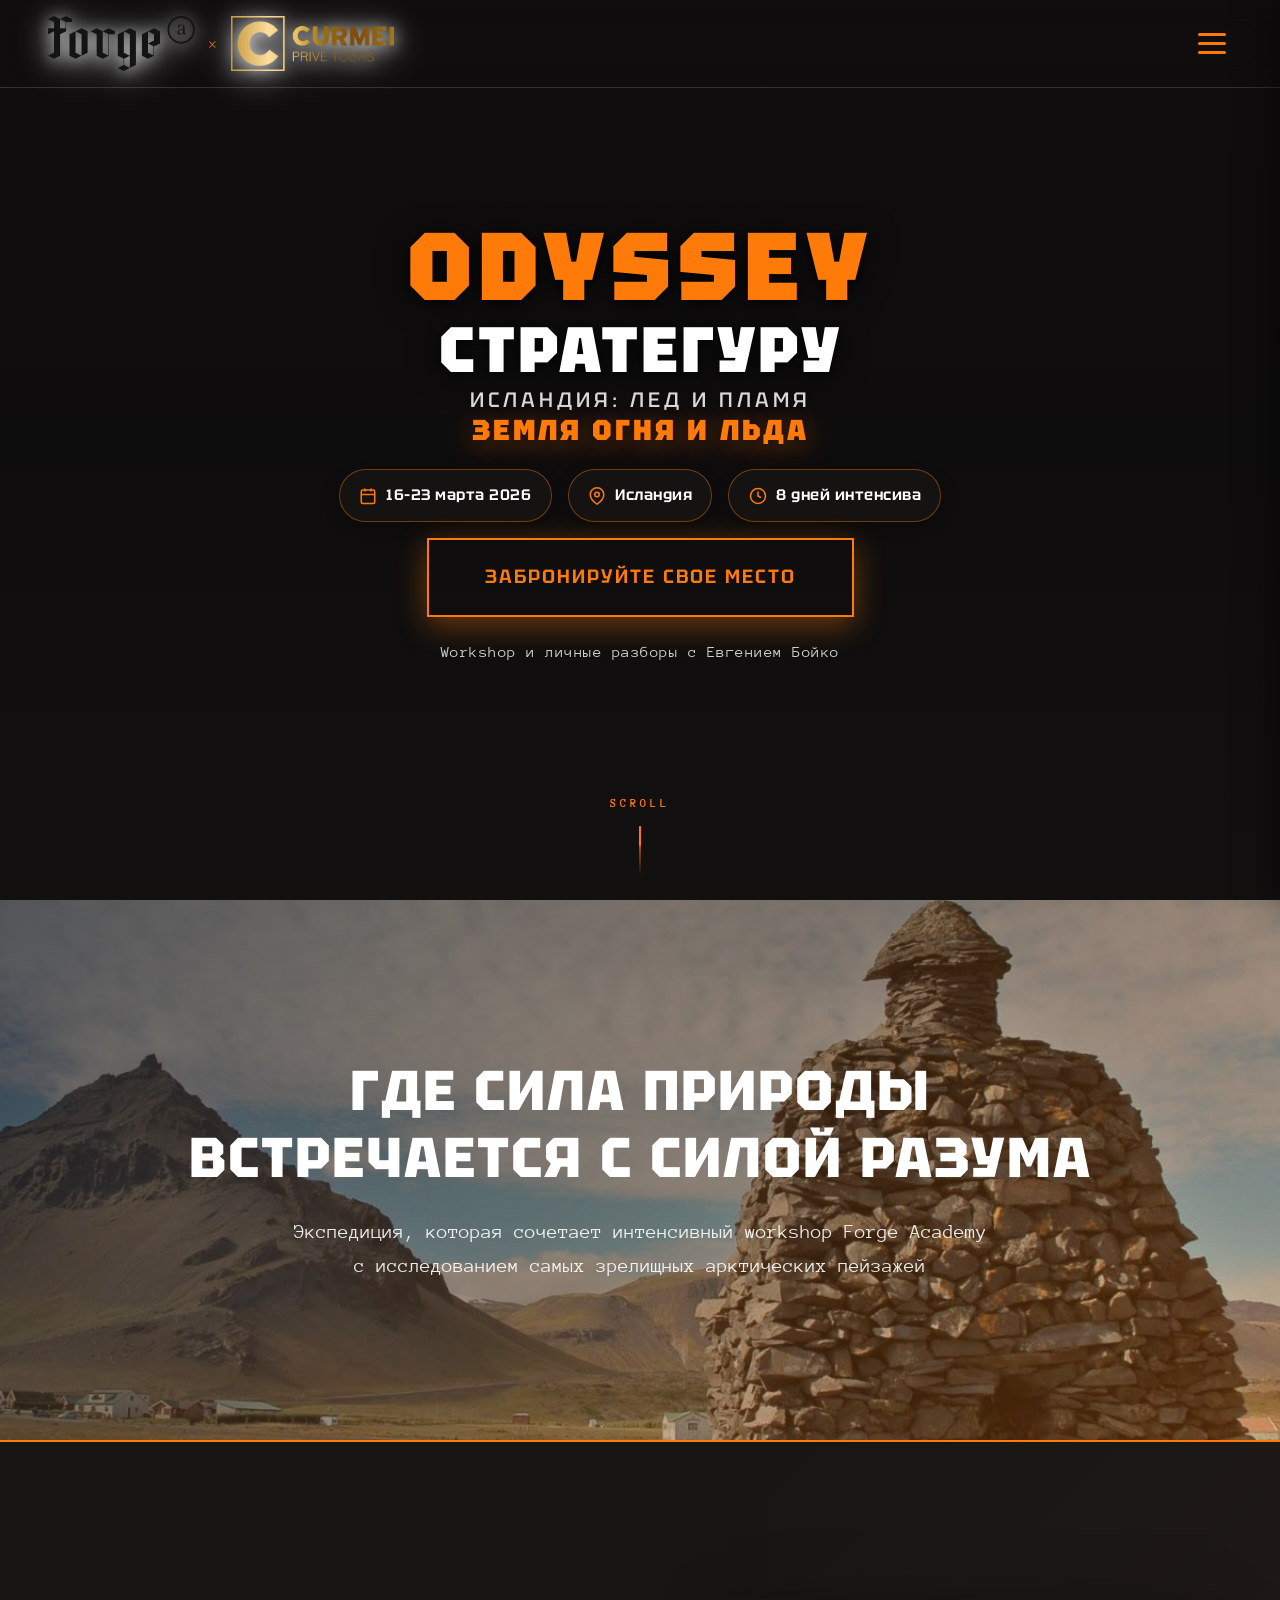
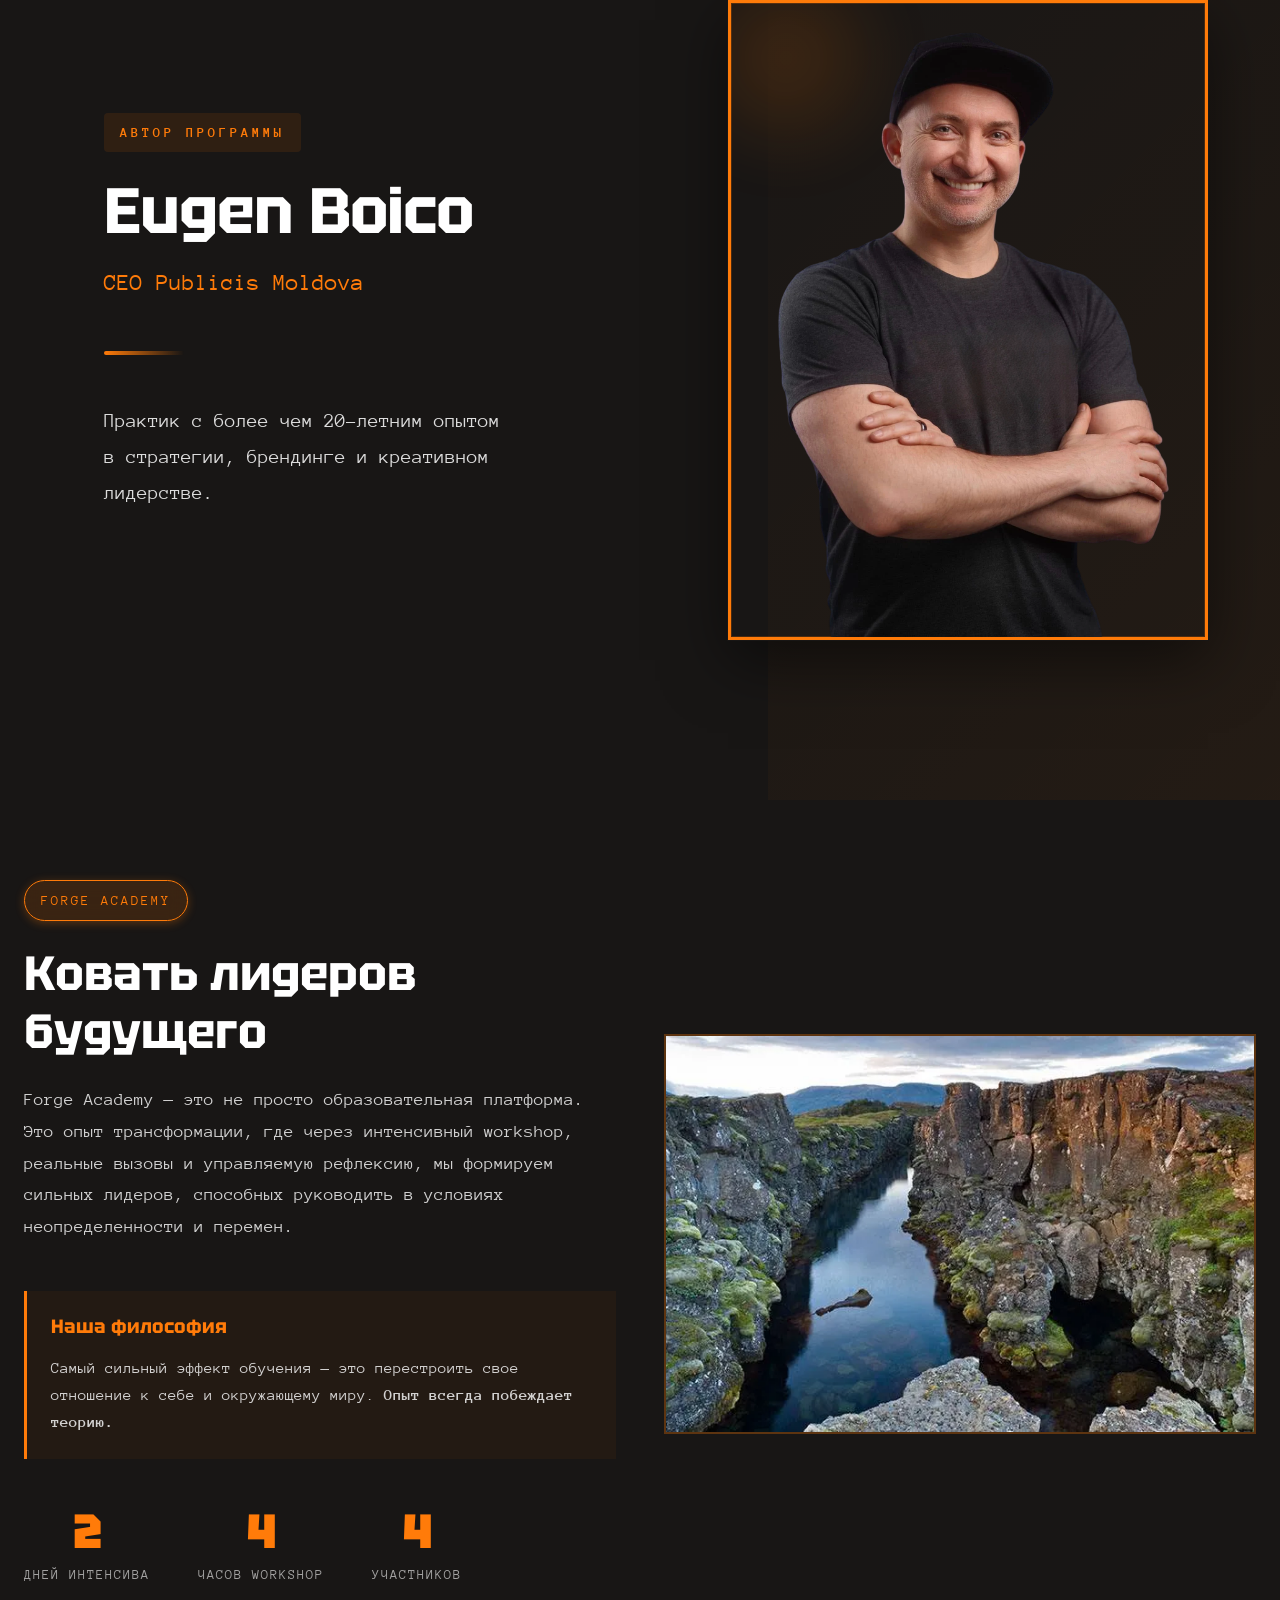
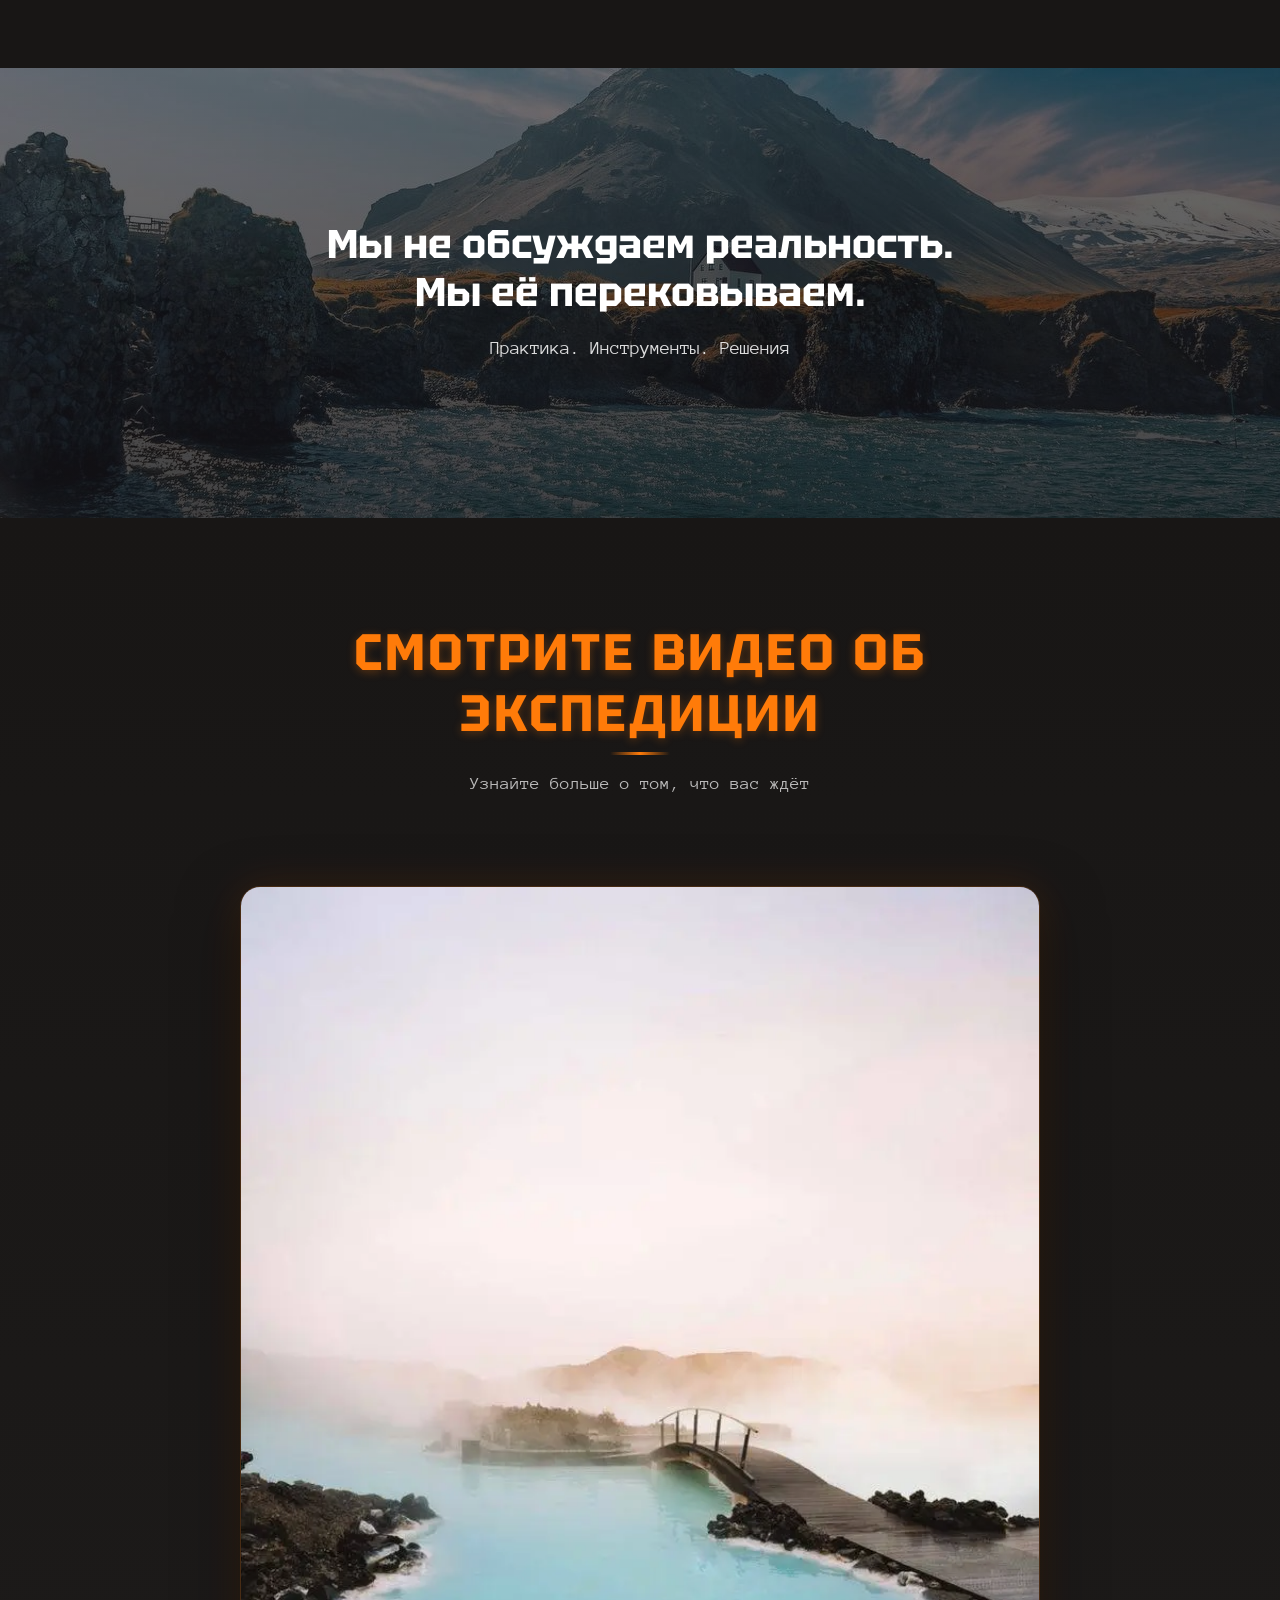
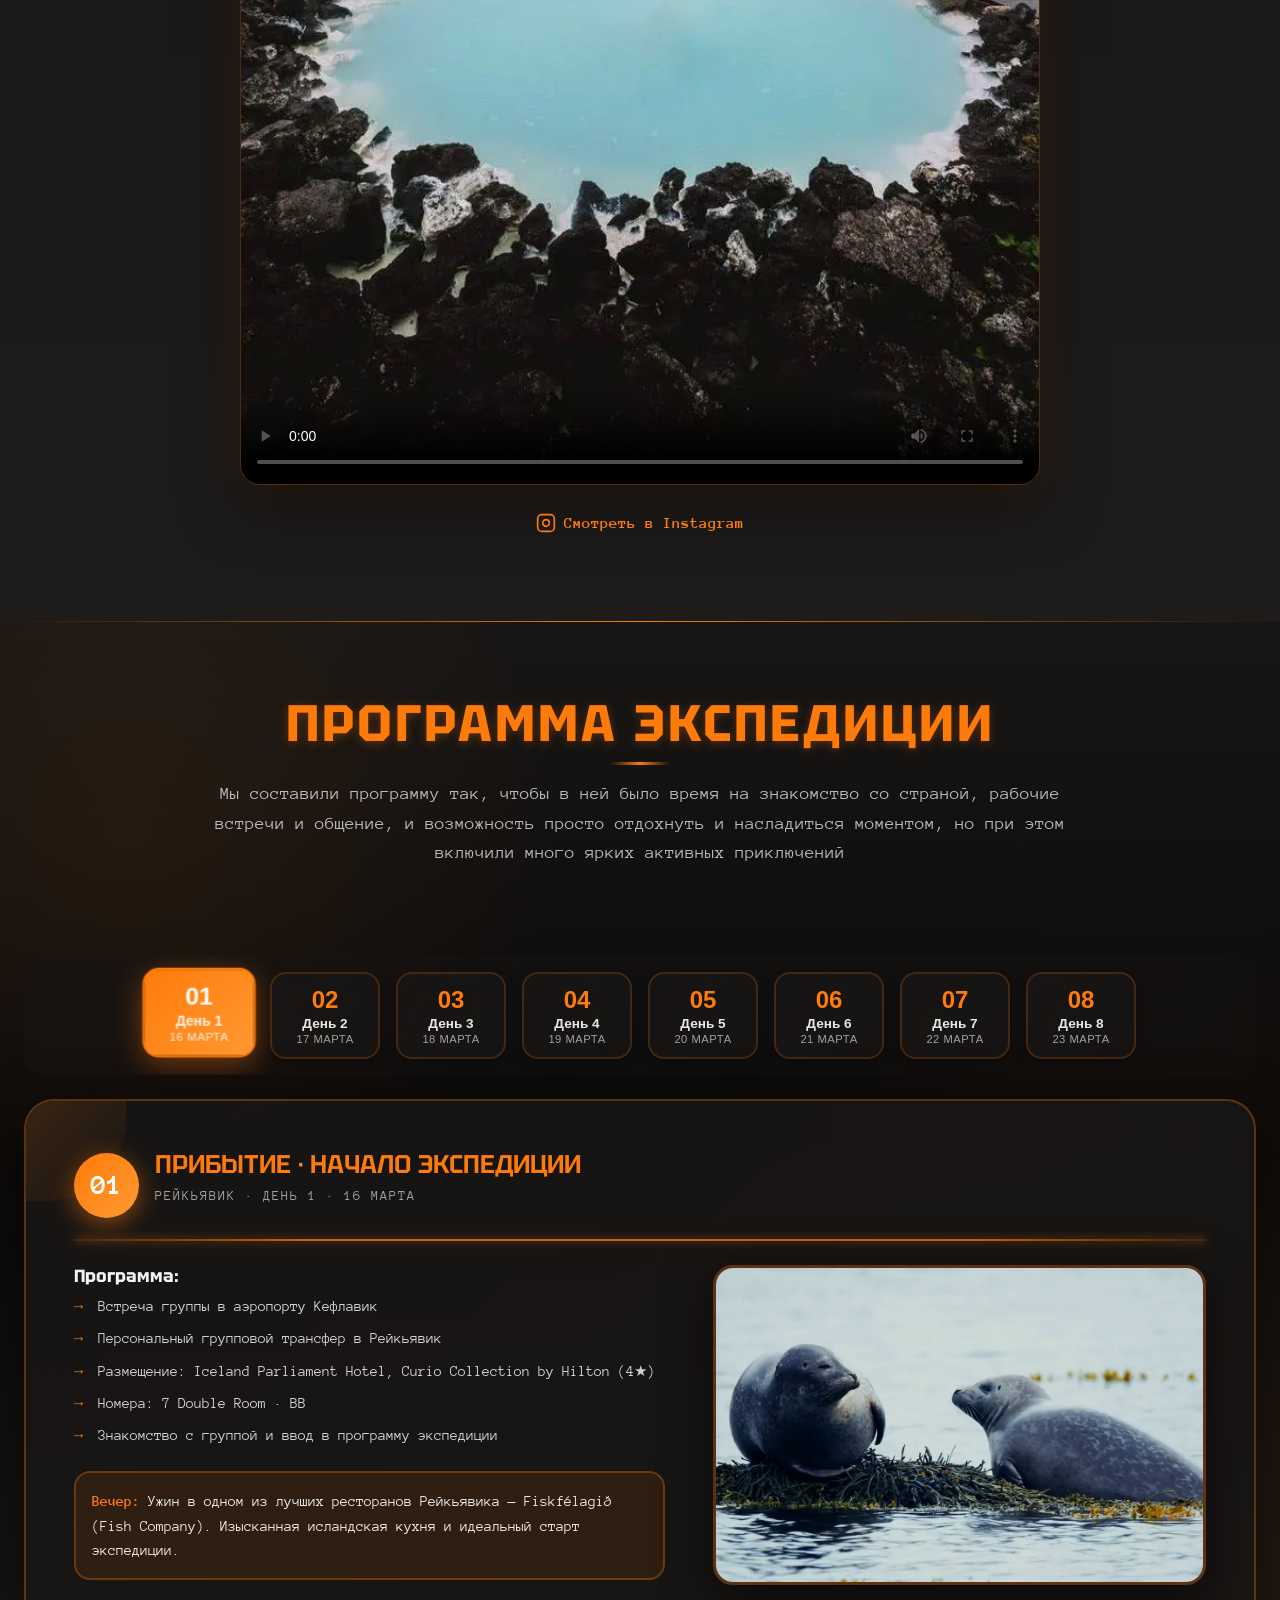
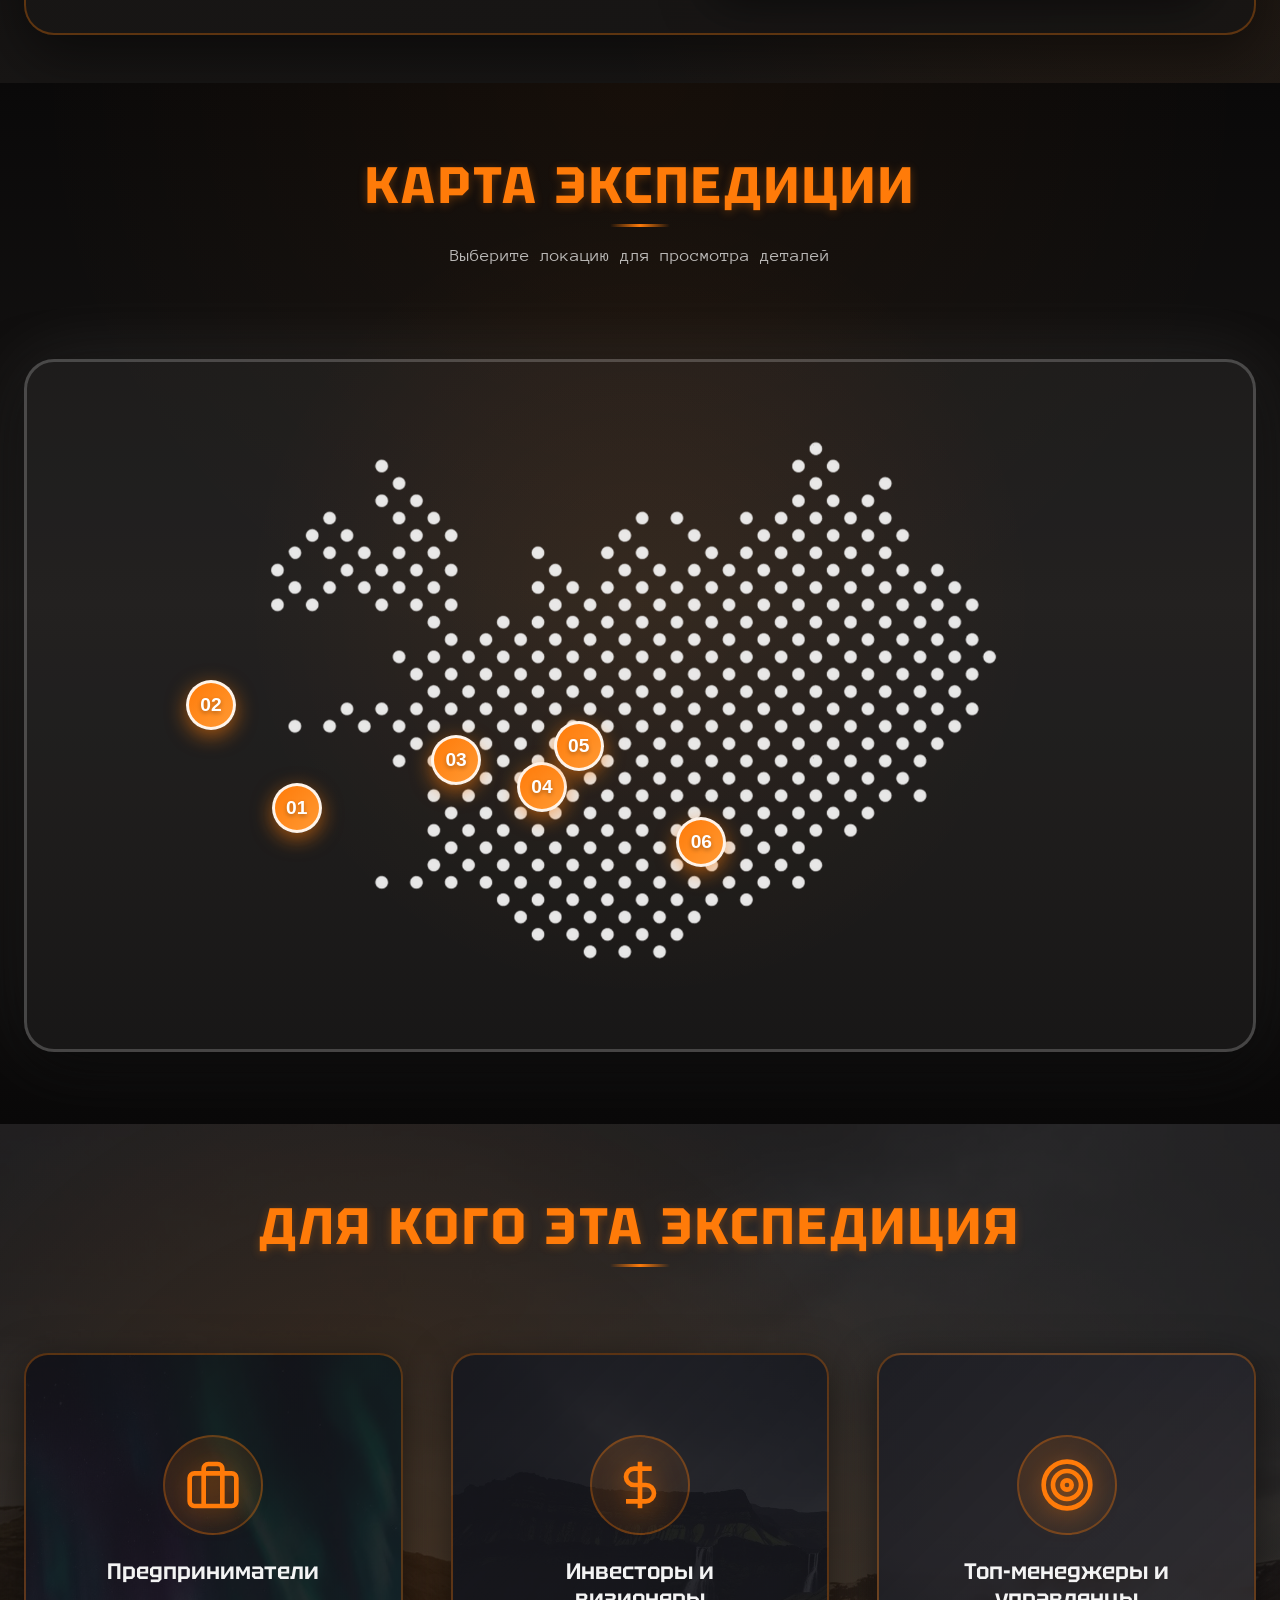
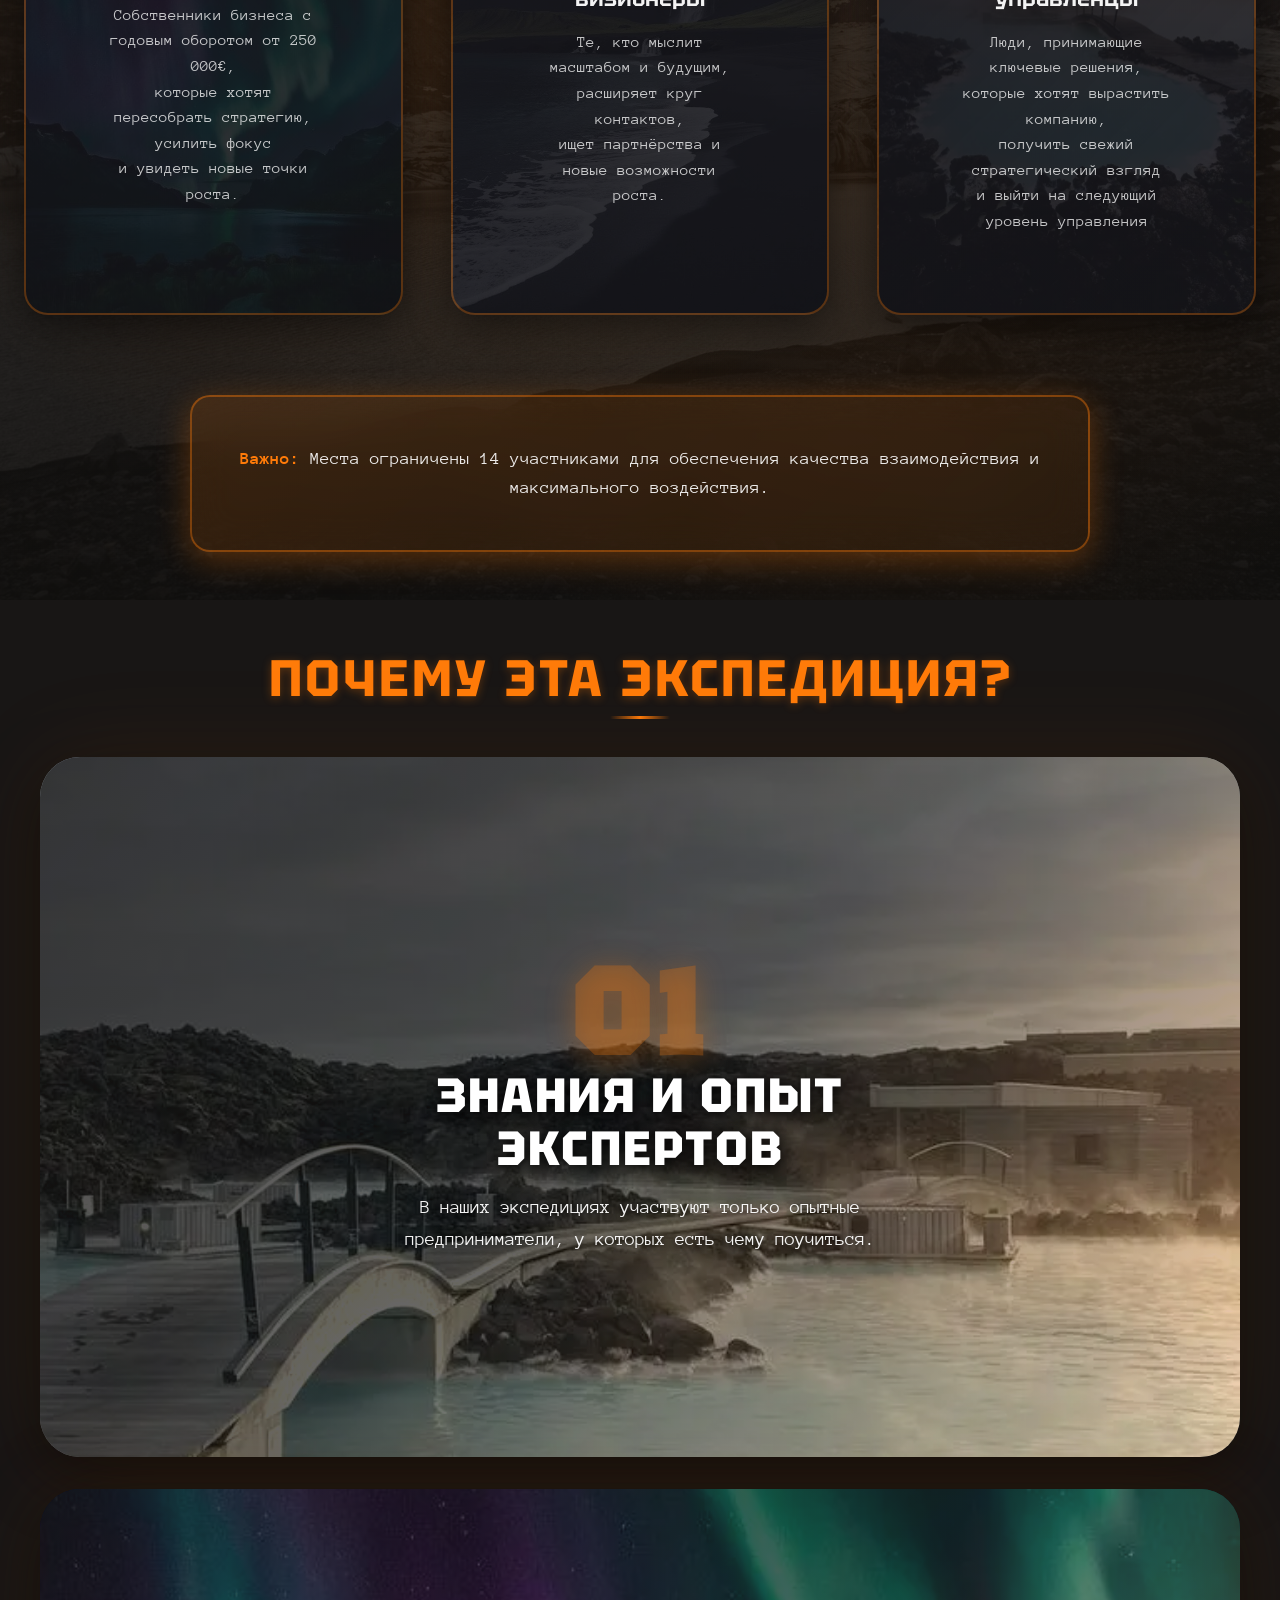
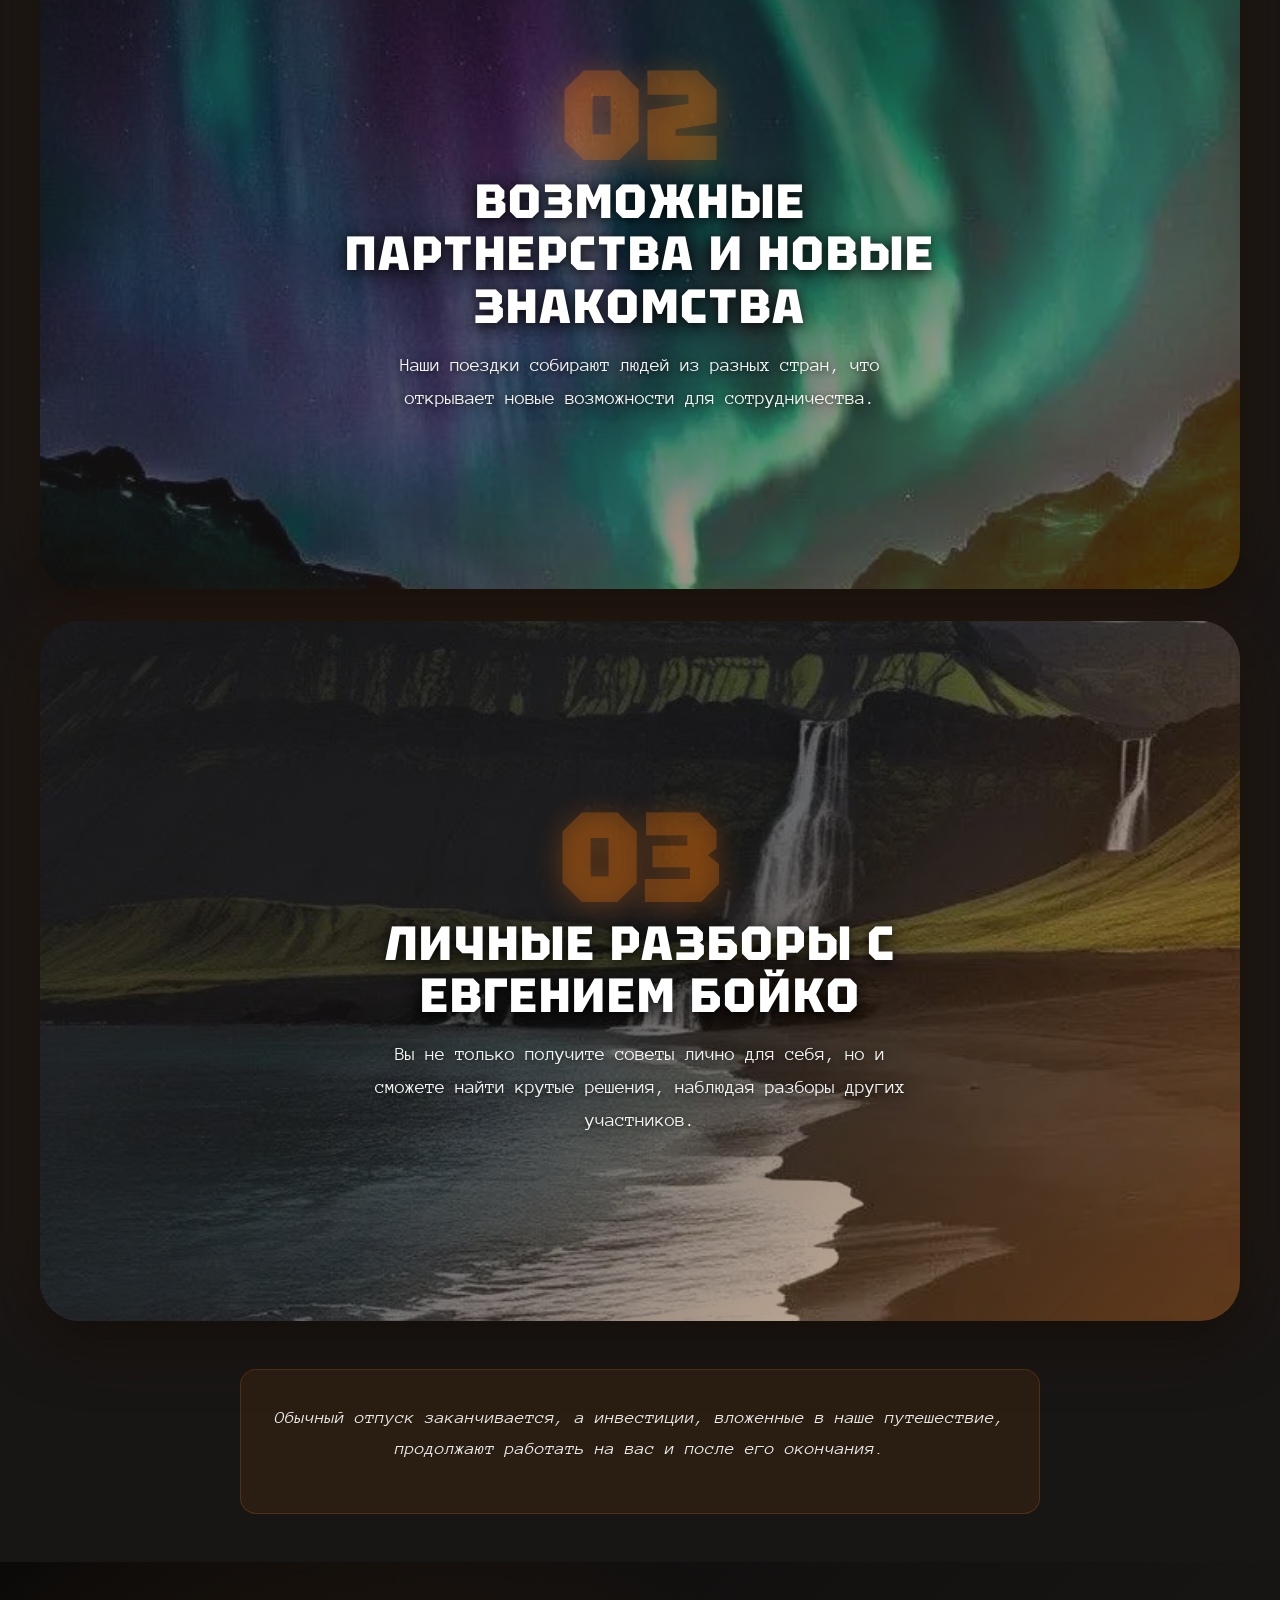
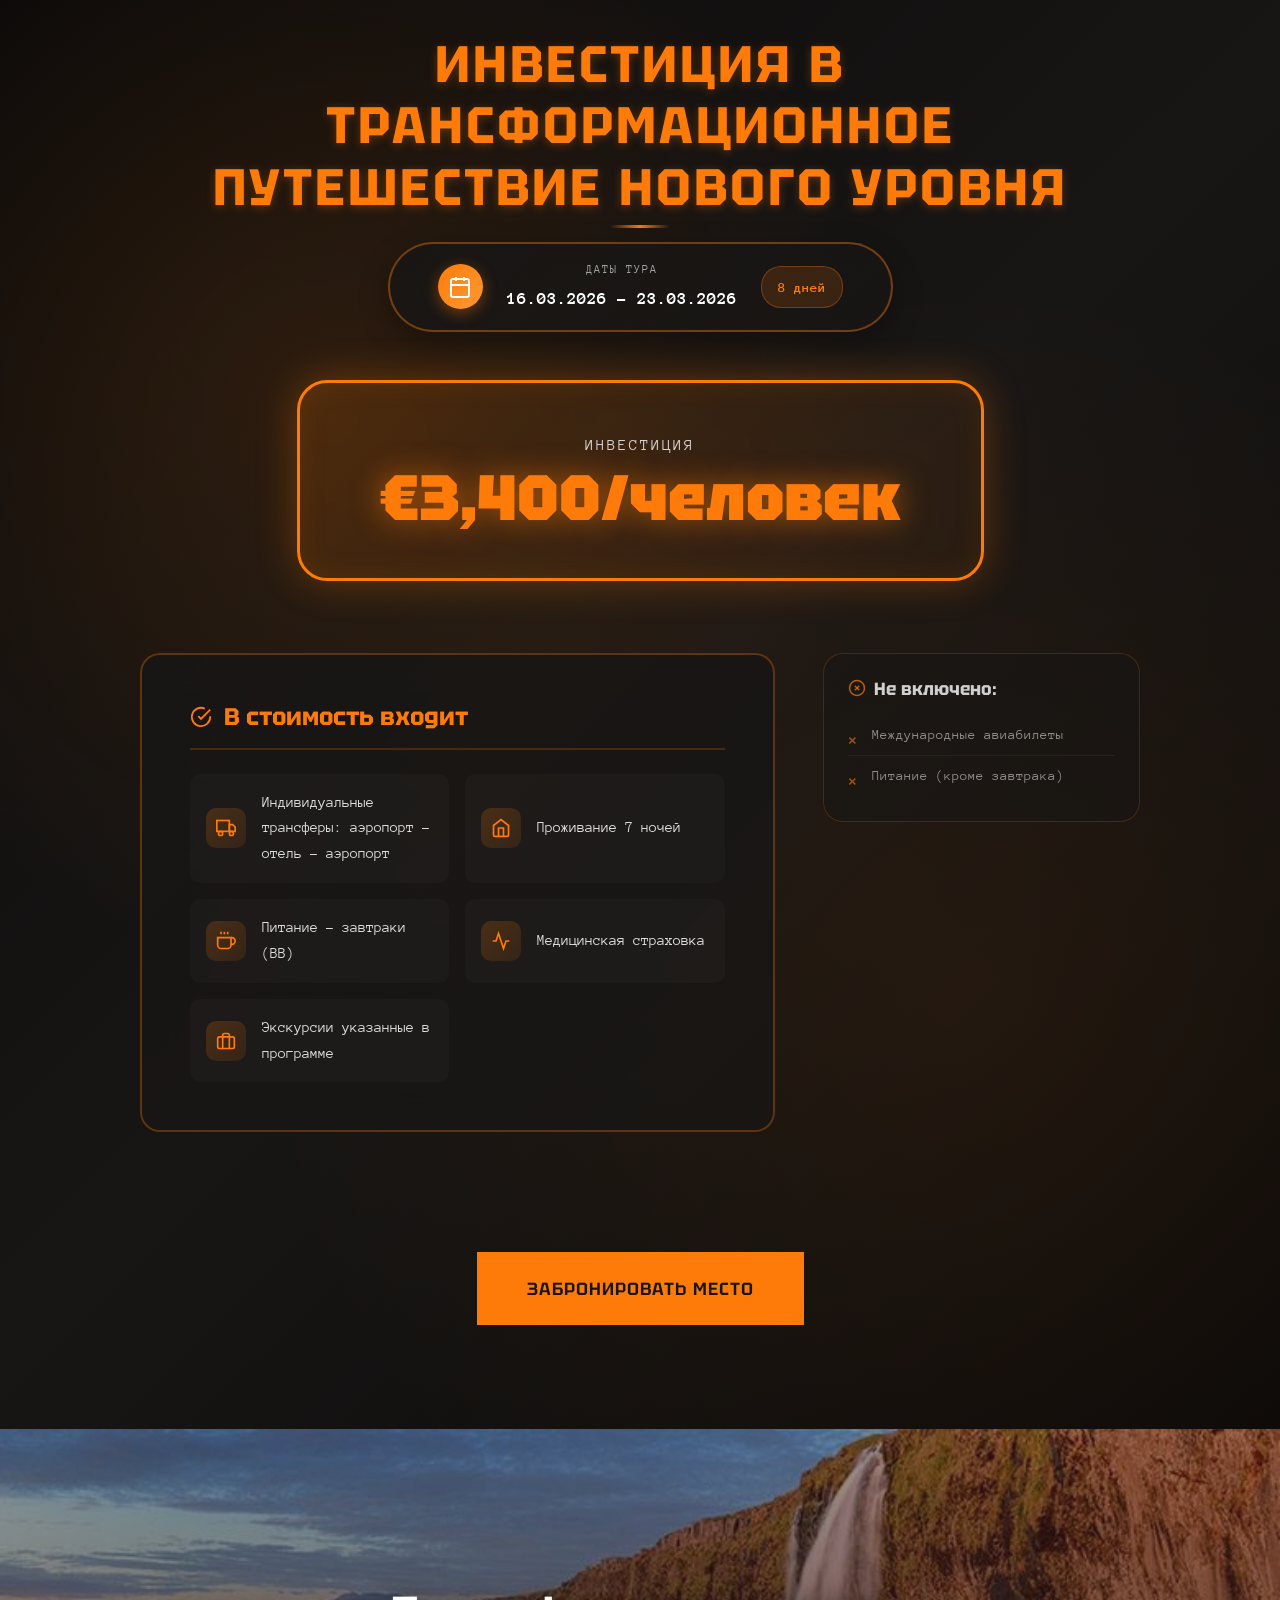
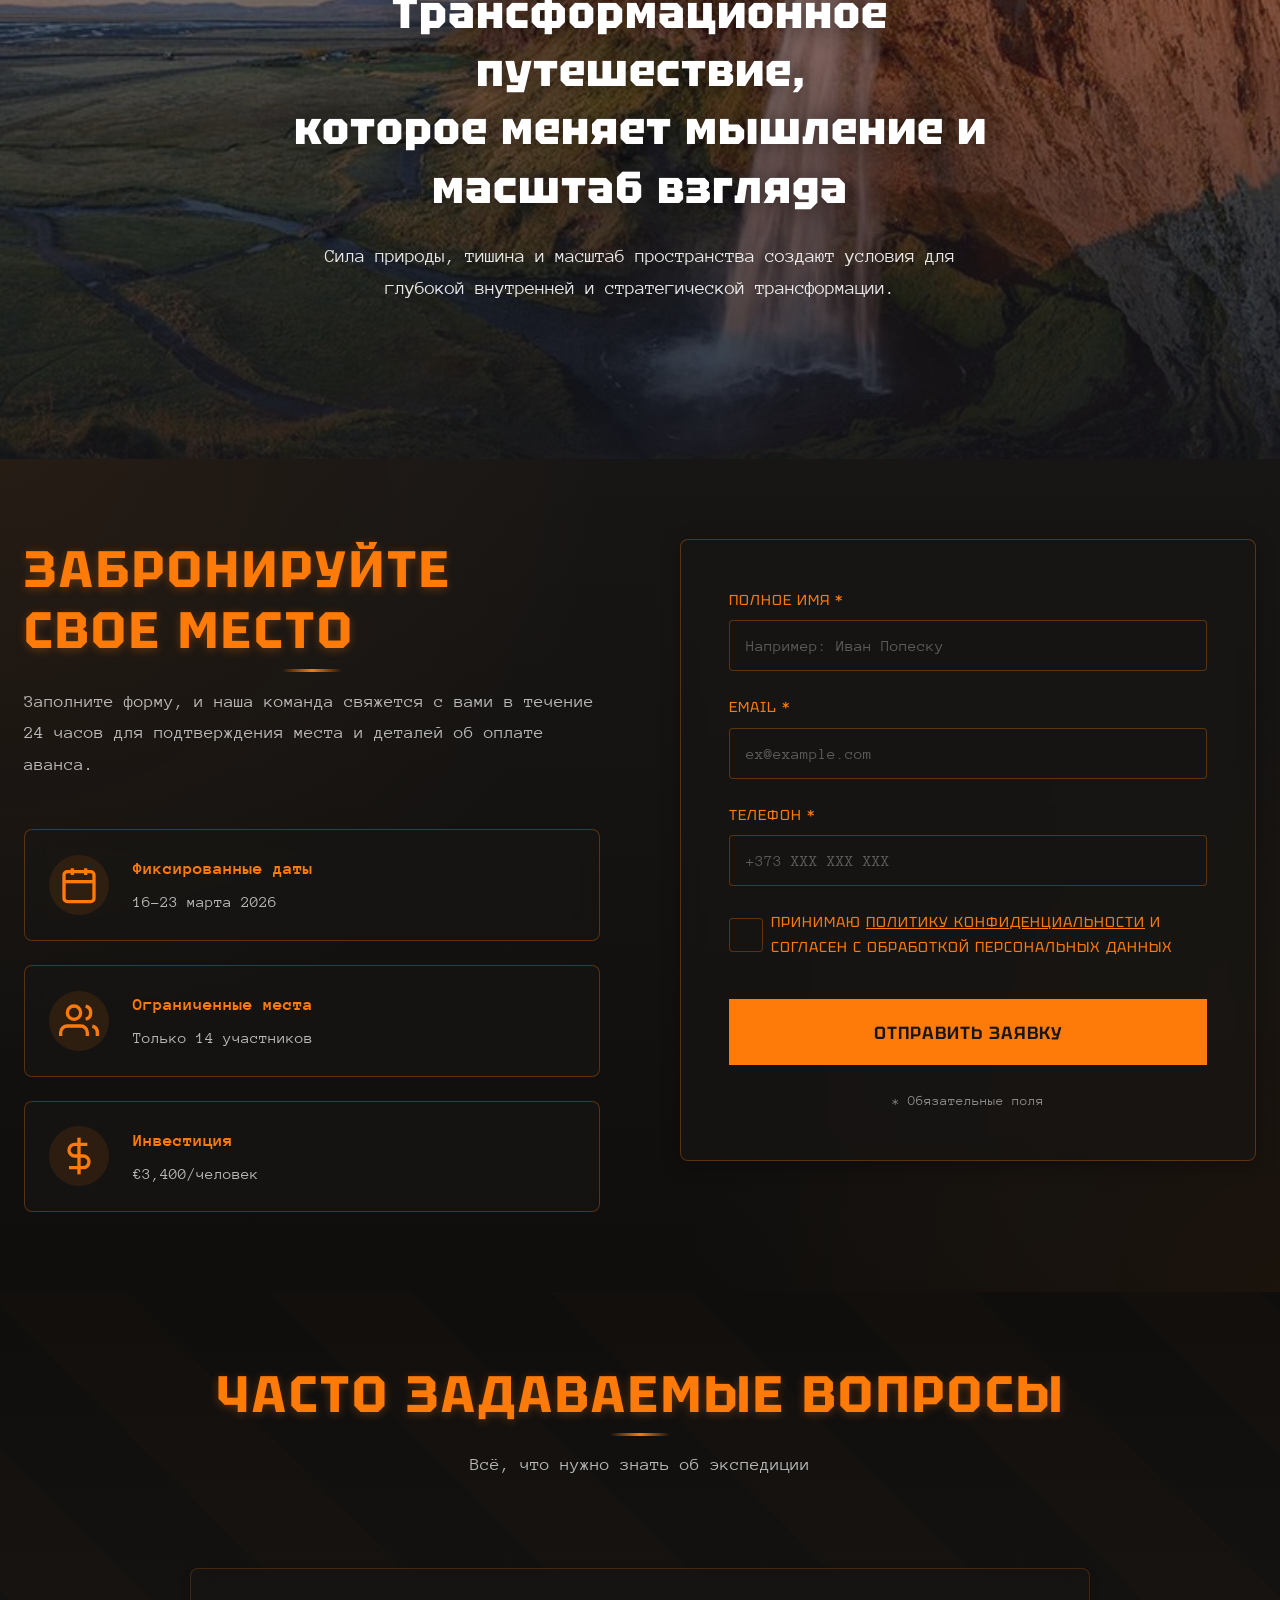
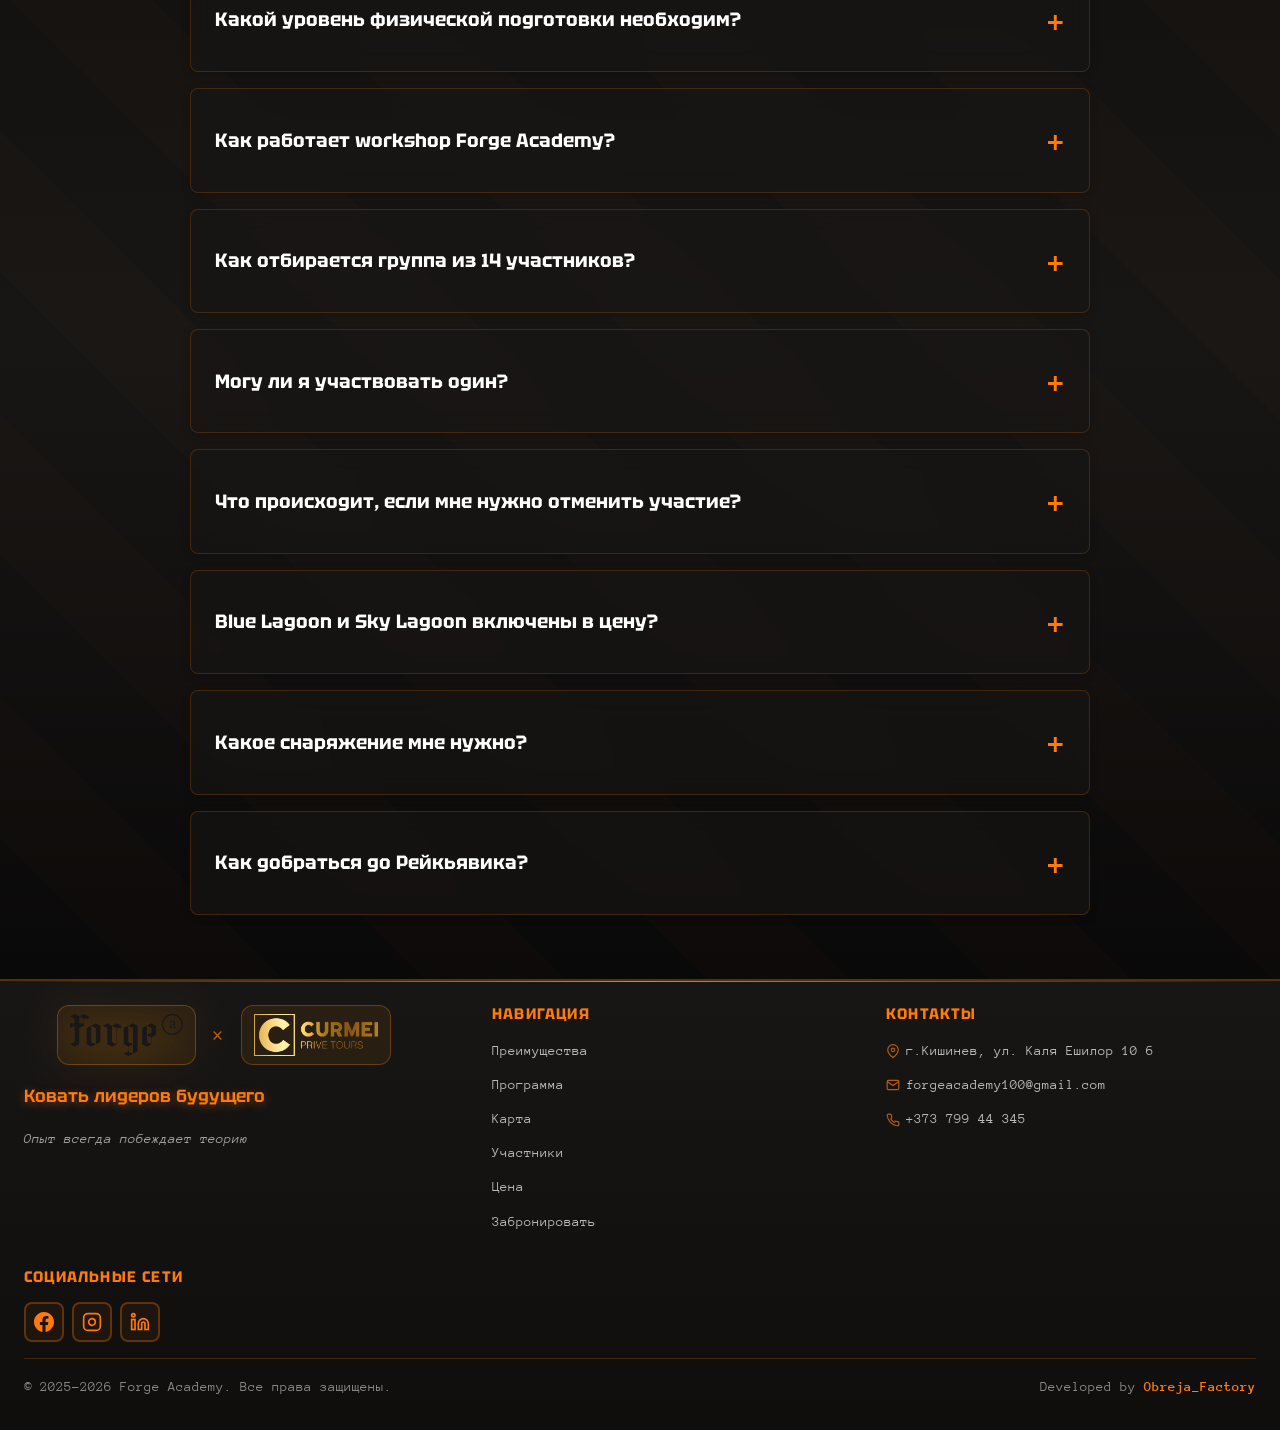
==== index.html @ 1f8df497 "Update images for audience and benefits sections, add video section" ====
<!DOCTYPE html>
<html lang="ru">
<head>
    <meta charset="UTF-8">
    <meta name="viewport" content="width=device-width, initial-scale=1.0, minimum-scale=1.0, maximum-scale=5.0, viewport-fit=cover">
    <meta http-equiv="X-UA-Compatible" content="IE=edge">
    <meta name="format-detection" content="telephone=no">
    <meta name="theme-color" content="#181615">
    
    <!-- Primary Meta Tags -->
    <title>Экспедиция в Исландию 2026 | Workshop Лидерства + Приключение | Forge Academy</title>
    <meta name="title" content="Экспедиция в Исландию 2026 | Workshop Лидерства + Приключение | Forge Academy">
    <meta name="description" content="8 дней трансформации в Исландии: 24 часа интенсивного workshop Forge Academy + экскурсии по Золотому кольцу, Blue Lagoon, водопады. 16-23 марта 2026. Только 14 мест. €3,400.">
    <meta name="keywords" content="экспедиция Исландия, бизнес workshop Исландия, Forge Academy, workshop лидерства, развитие лидерства, бизнес экспедиция, Золотое кольцо Исландия, Blue Lagoon, трансформационный workshop, март 2026">
    <meta name="author" content="Forge Academy">
    <meta name="robots" content="index, follow">
    <link rel="canonical" href="https://forgeacademy.md/iceland-expedition-2026">
    
    <!-- Open Graph / Facebook -->
    <meta property="og:type" content="website">
    <meta property="og:url" content="https://forgeacademy.md/iceland-expedition-2026">
    <meta property="og:title" content="Экспедиция в Исландию 2026 | Workshop Лидерства + Приключение">
    <meta property="og:description" content="8 дней трансформации: workshop Forge Academy + арктическое приключение. 16-23 марта 2026. Только 14 мест.">
    <meta property="og:image" content="https://forgeacademy.md/assets/images/og-image.jpg">
    <meta property="og:locale" content="ru_RU">
    
    <!-- Twitter -->
    <meta property="twitter:card" content="summary_large_image">
    <meta property="twitter:url" content="https://forgeacademy.md/iceland-expedition-2026">
    <meta property="twitter:title" content="Экспедиция в Исландию 2026 | Forge Academy">
    <meta property="twitter:description" content="8 дней трансформации: workshop + приключение. 16-23 марта 2026.">
    <meta property="twitter:image" content="https://forgeacademy.md/assets/images/og-image.jpg">
    
    <!-- Favicon -->
    <link rel="icon" type="image/svg+xml" href="assets/images/forge-logo.svg">
    <link rel="apple-touch-icon" href="assets/images/apple-touch-icon.png">
    
    <!-- Fonts -->
    <link rel="preconnect" href="https://fonts.googleapis.com">
    <link rel="preconnect" href="https://fonts.gstatic.com" crossorigin>
    <link href="https://fonts.googleapis.com/css2?family=Tektur:wght@400;500;600;700;800;900&family=Anonymous+Pro:wght@400;700&display=swap" rel="stylesheet" media="print" onload="this.media='all'">
    <noscript><link href="https://fonts.googleapis.com/css2?family=Tektur:wght@400;500;600;700;800;900&family=Anonymous+Pro:wght@400;700&display=swap" rel="stylesheet"></noscript>
    
    <!-- Preload Critical Assets -->
    <link rel="preload" href="assets/css/style.css" as="style">
    <link rel="preload" href="assets/images/forge-logo.svg" as="image">
    
    <!-- Critical CSS Inline -->
    <style>
        *{margin:0;padding:0;box-sizing:border-box}:root{--forge-flame:#FF7B09;--forge-coal:#181615;--white:#FFF}html{font-size:16px}body{font-family:'Anonymous Pro',monospace;background:#181615;color:#FFF;overflow-x:hidden}.header{position:fixed;top:0;left:0;right:0;z-index:1000;background:rgba(24,22,21,0.95);padding:1.5rem 0}.header-content{display:flex;justify-content:space-between;align-items:center;max-width:1400px;margin:0 auto;padding:0 1.5rem}.logo-img{height:40px}.hamburger{display:flex;flex-direction:column;gap:6px;cursor:pointer}.hamburger span{width:30px;height:3px;background:#FF7B09}.hero-section{min-height:100vh;display:flex;align-items:center;justify-content:center;padding-top:80px}.hero-content{text-align:center;max-width:900px;padding:8rem 2rem}.hero-title{font-size:clamp(2.5rem,6vw,5rem);font-weight:900;margin-bottom:1rem}.btn{padding:1.2rem 3rem;background:#FF7B09;color:#FFF;border:none;cursor:pointer}@media(max-width:768px){.hero-content{padding:6rem 1.5rem}.hero-title{font-size:2.5rem}.btn{width:100%}}
    </style>
    
    <!-- AOS Animation Library - Defer -->
    <link rel="stylesheet" href="https://unpkg.com/aos@2.3.1/dist/aos.css" media="print" onload="this.media='all'">
    <noscript><link rel="stylesheet" href="https://unpkg.com/aos@2.3.1/dist/aos.css"></noscript>
    
    <!-- Custom CSS -->
    <link rel="stylesheet" href="assets/css/style.css">
</head>
<body>
    
    <!-- Header Navigation -->
    <header class="header" id="header">
        <div class="container">
            <div class="header-content">
                <div class="logo-container">
                    <div class="logo">
                        <img src="assets/images/forge-logo.svg" alt="Forge Academy" class="logo-img" width="120" height="40">
                    </div>
                    <span class="logo-separator">×</span>
                    <div class="logo logo-partner">
                        <img src="assets/images/gold logo curmei.png" alt="Curmei Travel" class="logo-img logo-curmei" width="120" height="40">
                    </div>
                </div>
                <button class="hamburger" id="hamburgerBtn" aria-label="Toggle menu">
                    <span></span>
                    <span></span>
                    <span></span>
                </button>
            </div>
        </div>
    </header>

    <!-- Sidebar Navigation -->
    <nav class="sidebar-nav" id="sidebarNav">
        <button class="sidebar-close" id="sidebarClose" aria-label="Close menu">
            <svg width="24" height="24" viewBox="0 0 24 24" fill="none" stroke="currentColor" stroke-width="2">
                <line x1="18" y1="6" x2="6" y2="18"></line>
                <line x1="6" y1="6" x2="18" y2="18"></line>
            </svg>
        </button>
        <div class="sidebar-content">
            <a href="#benefits" class="sidebar-link">Преимущества</a>
            <a href="#about" class="sidebar-link">О Forge</a>
            <a href="#program" class="sidebar-link">Программа</a>
            <a href="#map" class="sidebar-link">Карта</a>
            <a href="#audience" class="sidebar-link">Для кого</a>
            <a href="#price" class="sidebar-link">Цена</a>
            <a href="#faq" class="sidebar-link">FAQ</a>
            <a href="#booking" class="btn btn-sidebar">Забронировать место</a>
        </div>
    </nav>

    <!-- Sidebar Overlay -->
    <div class="sidebar-overlay" id="sidebarOverlay"></div>

    <!-- Hero Section -->
    <section class="hero" id="hero">
        <!-- Video Background -->
        <video class="hero-video" autoplay muted loop playsinline>
            <source src="assets/videos/hero-winter.mp4" type="video/mp4">
            Your browser does not support the video tag.
        </video>
        <div class="hero-overlay"></div>
        
        <div class="hero-content" data-aos="fade-up" data-aos-duration="1000">
            <!-- Titlu Tur -->
            <h1 class="hero-title">
                <span class="hero-accent">ODYSSEY</span>
                СТРАТЕГУРУ
                <span class="hero-location">ИСЛАНДИЯ: ЛЕД И ПЛАМЯ</span>
                <span class="hero-subtitle">ЗЕМЛЯ ОГНЯ И ЛЬДА</span>
            </h1>
            
            <!-- Date și Locație -->
            <div class="hero-info">
                <div class="hero-info-item">
                    <svg width="20" height="20" viewBox="0 0 24 24" fill="none" stroke="currentColor" stroke-width="2">
                        <rect x="3" y="4" width="18" height="18" rx="2" ry="2"></rect>
                        <line x1="16" y1="2" x2="16" y2="6"></line>
                        <line x1="8" y1="2" x2="8" y2="6"></line>
                        <line x1="3" y1="10" x2="21" y2="10"></line>
                    </svg>
                    <span>16–23 марта 2026</span>
                </div>
                <div class="hero-info-item">
                    <svg width="20" height="20" viewBox="0 0 24 24" fill="none" stroke="currentColor" stroke-width="2">
                        <path d="M21 10c0 7-9 13-9 13s-9-6-9-13a9 9 0 0 1 18 0z"></path>
                        <circle cx="12" cy="10" r="3"></circle>
                    </svg>
                    <span>Исландия</span>
                </div>
                <div class="hero-info-item">
                    <svg width="20" height="20" viewBox="0 0 24 24" fill="none" stroke="currentColor" stroke-width="2">
                        <circle cx="12" cy="12" r="10"></circle>
                        <polyline points="12 6 12 12 16 14"></polyline>
                    </svg>
                    <span>8 дней интенсива</span>
                </div>
            </div>
            
            <!-- CTA Rezervare -->
            <a href="#booking" class="btn btn-hero">Забронируйте свое место</a>
            <p class="hero-tagline">Workshop и личные разборы с Евгением Бойко</p>
        </div>
        
        <div class="scroll-indicator">
            <span>Scroll</span>
            <div class="scroll-line"></div>
        </div>
    </section>

    <!-- Iceland Experience Banner -->
    <section class="experience-banner" style="position: relative; height: 60vh; min-height: 500px; background-image: url('assets/images/photo_2025-12-09_10-08-41.webp'); background-size: cover; background-position: center;">
        <div style="position: absolute; inset: 0; background: linear-gradient(135deg, rgba(20, 20, 25, 0.7) 0%, rgba(255, 123, 9, 0.3) 100%);"></div>
        <div class="container" style="position: relative; z-index: 2; height: 100%; display: flex; align-items: center; justify-content: center; text-align: center;">
            <div data-aos="fade-up">
                <h2 style="font-size: 3.5rem; font-weight: 800; margin-bottom: 1.5rem; color: #fff; text-transform: uppercase; letter-spacing: 2px;">Где сила природы<br>встречается с силой разума</h2>
                <p style="font-size: 1.25rem; color: rgba(255, 255, 255, 0.9); max-width: 700px; margin: 0 auto;">Экспедиция, которая сочетает интенсивный workshop Forge Academy с исследованием самых зрелищных арктических пейзажей</p>
            </div>
        </div>
    </section>

    <!-- CEO Section -->
    <section class="ceo-section" id="author">
        <div class="container">
            <div class="ceo-container" data-aos="fade-up">
                <div class="ceo-content">
                    <div class="ceo-label">Автор программы</div>
                    <h2 class="ceo-name">Eugen Boico</h2>
                    <div class="ceo-title">CEO Publicis Moldova</div>
                    <div class="ceo-divider"></div>
                    <p class="ceo-description">
                        Практик с более чем 20-летним опытом в стратегии, брендинге и креативном лидерстве.
                    </p>
                </div>
                <div class="ceo-image-wrapper" data-aos="fade-left" data-aos-delay="200">
                    <div class="ceo-image-frame">
                        <img src="assets/images/eugen-boico-ceo.webp" alt="Eugen Boico" class="ceo-image" loading="lazy" width="550" height="733">
                        <div class="ceo-image-accent"></div>
                    </div>
                </div>
            </div>
        </div>
    </section>

    

    <!-- About Forge Section -->
    <section class="about-forge" id="about">
        <div class="container">
            <div class="about-content" data-aos="fade-up">
                <div class="about-text">
                    <div class="about-badge">FORGE ACADEMY</div>
                    <h2 class="about-title">Ковать лидеров будущего</h2>
                    <p class="about-description">
                        Forge Academy — это не просто образовательная платформа. Это опыт трансформации, где через интенсивный workshop, реальные вызовы и управляемую рефлексию, мы формируем сильных лидеров, способных руководить в условиях неопределенности и перемен.
                    </p>
                    <div class="about-philosophy">
                        <h3>Наша философия</h3>
                        <p>Самый сильный эффект обучения — это перестроить свое отношение к себе и окружающему миру. <strong>Опыт всегда побеждает теорию.</strong></p>
                    </div>
                    <div class="about-stats">
                        <div class="stat-item">
                            <span class="stat-number" data-count="8">0</span>
                            <span class="stat-label">Дней интенсива</span>
                        </div>
                        <div class="stat-item">
                            <span class="stat-number" data-count="12">0</span>
                            <span class="stat-label">Часов workshop</span>
                        </div>
                        <div class="stat-item">
                            <span class="stat-number" data-count="14">0</span>
                            <span class="stat-label">Участников</span>
                        </div>
                    </div>
                </div>
                <div class="about-image" data-aos="fade-left" data-aos-delay="200">
                    <img src="assets/images/photo_2025-12-09_10-08-54.webp" alt="Forge Academy Experience" loading="lazy" width="800" height="400" style="width: 100%; height: 400px; object-fit: cover; border: 2px solid rgba(255, 123, 9, 0.3);">
                </div>
            </div>
        </div>
    </section>

    <!-- Visual Break -->
    <section class="visual-break" style="position: relative; height: 50vh; min-height: 400px; background-image: url('assets/images/photo_2025-12-09_10-08-46.webp'); background-size: cover; background-position: center;">
        <div style="position: absolute; inset: 0; background: linear-gradient(to bottom, rgba(20, 20, 25, 0.6), rgba(20, 20, 25, 0.8));"></div>
        <div class="container" style="position: relative; z-index: 2; height: 100%; display: flex; align-items: center; justify-content: center;">
            <div data-aos="fade-up" style="text-align: center;">
                <h3 style="font-size: 2.5rem; font-weight: 700; color: #fff; margin-bottom: 1rem;">Мы не обсуждаем реальность.<br>Мы её перековываем.</h3>
                <p style="font-size: 1.2rem; color: rgba(255, 255, 255, 0.85); max-width: 600px; margin: 0 auto;">Практика. Инструменты. Решения</p>
            </div>
        </div>
    </section>

    <!-- Video Section -->
    <section class="video-section" id="video" style="padding: 5rem 0; background: linear-gradient(180deg, var(--forge-coal) 0%, rgba(30, 28, 27, 1) 100%);">
        <div class="container">
            <div class="section-intro" data-aos="fade-up">
                <h2 class="section-title">Смотрите видео об экспедиции</h2>
                <p class="section-description">Узнайте больше о том, что вас ждёт</p>
            </div>
            <div class="video-container" data-aos="zoom-in" data-aos-delay="100" style="max-width: 800px; margin: 0 auto; border-radius: 20px; overflow: hidden; box-shadow: 0 20px 60px rgba(0, 0, 0, 0.5), 0 0 40px rgba(255, 123, 9, 0.15); border: 1px solid rgba(255, 123, 9, 0.2);">
                <video controls playsinline poster="assets/images/photo_2026-01-02_10-43-45.webp" style="width: 100%; display: block;">
                    <source src="assets/videos/video-froge.mp4" type="video/mp4">
                    Your browser does not support the video tag.
                </video>
            </div>
            <div style="text-align: center; margin-top: 1.5rem;" data-aos="fade-up" data-aos-delay="200">
                <a href="https://www.instagram.com/reel/DSmSihuDUAq/?igsh=ZWdvemxuY2Nubm5r" target="_blank" rel="noopener noreferrer" style="display: inline-flex; align-items: center; gap: 0.5rem; color: var(--forge-flame); text-decoration: none; font-weight: 600; transition: all 0.3s ease;">
                    <svg width="20" height="20" viewBox="0 0 24 24" fill="none" stroke="currentColor" stroke-width="2">
                        <rect x="2" y="2" width="20" height="20" rx="5" ry="5"></rect>
                        <path d="M16 11.37A4 4 0 1 1 12.63 8 4 4 0 0 1 16 11.37z"></path>
                        <line x1="17.5" y1="6.5" x2="17.51" y2="6.5"></line>
                    </svg>
                    Смотреть в Instagram
                </a>
            </div>
        </div>
    </section>

    <!-- Program Timeline -->
    <section class="program" id="program">
        <div class="container">
            <div class="section-intro" data-aos="fade-up">
                <h2 class="section-title">Программа экспедиции</h2>
                <p class="section-description">Мы составили программу так, чтобы в ней было время на знакомство со страной, рабочие встречи и общение, и возможность просто отдохнуть и насладиться моментом, но при этом включили много ярких активных приключений</p>
            </div>

            <!-- Days Navigation -->
            <div class="program-days-nav" data-aos="fade-up" data-aos-delay="100">
                <button class="day-nav-btn active" data-day="1">
                    <span class="day-nav-number">01</span>
                    <span class="day-nav-title">День 1</span>
                    <span class="day-nav-date">16 марта</span>
                </button>
                <button class="day-nav-btn" data-day="2">
                    <span class="day-nav-number">02</span>
                    <span class="day-nav-title">День 2</span>
                    <span class="day-nav-date">17 марта</span>
                </button>
                <button class="day-nav-btn" data-day="3">
                    <span class="day-nav-number">03</span>
                    <span class="day-nav-title">День 3</span>
                    <span class="day-nav-date">18 марта</span>
                </button>
                <button class="day-nav-btn" data-day="4">
                    <span class="day-nav-number">04</span>
                    <span class="day-nav-title">День 4</span>
                    <span class="day-nav-date">19 марта</span>
                </button>
                <button class="day-nav-btn" data-day="5">
                    <span class="day-nav-number">05</span>
                    <span class="day-nav-title">День 5</span>
                    <span class="day-nav-date">20 марта</span>
                </button>
                <button class="day-nav-btn" data-day="6">
                    <span class="day-nav-number">06</span>
                    <span class="day-nav-title">День 6</span>
                    <span class="day-nav-date">21 марта</span>
                </button>
                <button class="day-nav-btn" data-day="7">
                    <span class="day-nav-number">07</span>
                    <span class="day-nav-title">День 7</span>
                    <span class="day-nav-date">22 марта</span>
                </button>
                <button class="day-nav-btn" data-day="8">
                    <span class="day-nav-number">08</span>
                    <span class="day-nav-title">День 8</span>
                    <span class="day-nav-date">23 марта</span>
                </button>
            </div>

            <!-- Day Details Container -->
            <div class="program-details-container" data-aos="fade-up" data-aos-delay="200">
                <!-- Day 1 -->
                <div class="day-detail active" data-day="1">
                    <div class="day-detail-content">
                        <div class="day-detail-header">
                            <div class="day-detail-number">01</div>
                            <div class="day-detail-info">
                                <h3 class="day-detail-title">ПРИБЫТИЕ · НАЧАЛО ЭКСПЕДИЦИИ</h3>
                                <p class="day-detail-date">Рейкьявик · День 1 · 16 марта</p>
                            </div>
                        </div>
                        <div class="day-detail-body">
                            <div class="day-detail-text">
                                <div class="day-activities">
                                    <h4>Программа:</h4>
                                    <ul>
                                        <li>Встреча группы в аэропорту Кефлавик</li>
                                        <li>Персональный групповой трансфер в Рейкьявик</li>
                                        <li>Размещение: Iceland Parliament Hotel, Curio Collection by Hilton (4★)</li>
                                        <li>Номера: 7 Double Room · BB</li>
                                        <li>Знакомство с группой и ввод в программу экспедиции</li>
                                    </ul>
                                </div>
                                <div class="day-result">
                                    <strong>Вечер:</strong> Ужин в одном из лучших ресторанов Рейкьявика — Fiskfélagið (Fish Company). Изысканная исландская кухня и идеальный старт экспедиции.
                                </div>
                            </div>
                            <div class="day-detail-image">
                                <img src="assets/images/photo_2025-12-09_10-08-43.webp" alt="Reykjavik Arrival" loading="lazy" width="600" height="800">
                            </div>
                        </div>
                    </div>
                </div>

                <!-- Day 2 -->
                <div class="day-detail" data-day="2">
                    <div class="day-detail-content">
                        <div class="day-detail-header">
                            <div class="day-detail-number">02</div>
                            <div class="day-detail-info">
                                <h3 class="day-detail-title">СТРАТЕГИЯ И ДИНАМИКА</h3>
                                <p class="day-detail-date">17 марта · День 2</p>
                            </div>
                        </div>
                        <div class="day-detail-body">
                            <div class="day-detail-text">
                                <div class="day-activities">
                                    <h4>Программа:</h4>
                                    <ul>
                                        <li>Завтрак в отеле</li>
                                        <li>Workshop с Евгением Бойко</li>
                                        <li>Обед в отеле</li>
                                        <li>Экспедиционный выезд: квадроциклы · Хаврафедль</li>
                                    </ul>
                                    <p style="margin-top: 1rem; font-style: italic; opacity: 0.9;">День, в котором фокус, движение и среда работают на стратегические решения.</p>
                                </div>
                                <div class="day-result">
                                    <strong>Вечер:</strong> Ужин в Grillmarkaðurinn — один из лучших ресторанов Рейкьявика. Атмосфера для разговоров, которые выходят за рамки формата.
                                </div>
                            </div>
                            <div class="day-detail-image">
                                <img src="assets/images/photo_2025-12-09_10-08-47.webp" alt="Workshop Day" loading="lazy" width="600" height="800">
                            </div>
                        </div>
                    </div>
                </div>

                <!-- Day 3 -->
                <div class="day-detail" data-day="3">
                    <div class="day-detail-content">
                        <div class="day-detail-header">
                            <div class="day-detail-number">03</div>
                            <div class="day-detail-info">
                                <h3 class="day-detail-title">ДЕНЬ 3 · ФОКУС И КОНТЕКСТ</h3>
                                <p class="day-detail-date">18 марта · День 3</p>
                            </div>
                        </div>
                        <div class="day-detail-body">
                            <div class="day-detail-text">
                                <div class="day-activities">
                                    <h4>Программа:</h4>
                                    <ul>
                                        <li>Завтрак в отеле</li>
                                        <li>Workshop с Евгением Бойко</li>
                                        <li>Обед в отеле · пространство для диалога</li>
                                        <li>Пешеходный маршрут по Рейкьявику: история, культура, контекст</li>
                                    </ul>
                                </div>
                                <div class="day-result">
                                    <strong>Вечер:</strong> Ужин в Matur og Drykkur — современной интерпретации традиционной исландской кухни. Атмосфера, вкус и спокойный диалог, завершающие день и фиксирующие ключевые инсайты.
                                </div>
                            </div>
                            <div class="day-detail-image">
                                <img src="assets/images/photo_2025-12-09_10-09-03.webp" alt="Workshop Day 2" loading="lazy" width="600" height="800">
                            </div>
                        </div>
                    </div>
                </div>

                <!-- Day 4 -->
                <div class="day-detail" data-day="4">
                    <div class="day-detail-content">
                        <div class="day-detail-header">
                            <div class="day-detail-number">04</div>
                            <div class="day-detail-info">
                                <h3 class="day-detail-title">ДЕНЬ 4 · МАСШТАБ И ПЕРСПЕКТИВА</h3>
                                <p class="day-detail-date">19 марта · День 4</p>
                            </div>
                        </div>
                        <div class="day-detail-body">
                            <div class="day-detail-text">
                                <div class="day-activities">
                                    <h4>Программа:</h4>
                                    <ul>
                                        <li>Завтрак в отеле</li>
                                        <li>Workshop с Евгением Бойко</li>
                                        <li>Обед в отеле · пауза для диалога и осмысления</li>
                                        <li>Вертолётный полёт над Рейкьявиком (~40 минут) с посадкой на вершине горы · смена масштаба, панорамные виды и новый угол зрения на происходящее</li>
                                    </ul>
                                </div>
                                <div class="day-result">
                                    <strong>Вечер:</strong> Ужин в Kol Restaurant — современной гастрономии с акцентом на стейки, морепродукты и авторские коктейли. Спокойное завершение дня, неформальное общение и подведение итогов.
                                </div>
                            </div>
                            <div class="day-detail-image">
                                <img src="assets/images/photo_2025-12-09_10-08-49.webp" alt="Helicopter Tour" loading="lazy" width="600" height="800">
                            </div>
                        </div>
                    </div>
                </div>

                <!-- Day 5 -->
                <div class="day-detail" data-day="5">
                    <div class="day-detail-content">
                        <div class="day-detail-header">
                            <div class="day-detail-number">05</div>
                            <div class="day-detail-info">
                                <h3 class="day-detail-title">ДЕНЬ 5 · СИЛА ПРИРОДЫ И ПЕРЕЗАГРУЗКА</h3>
                                <p class="day-detail-date">20 марта · День 5</p>
                            </div>
                        </div>
                        <div class="day-detail-body">
                            <div class="day-detail-text">
                                <div class="day-activities">
                                    <h4>Программа:</h4>
                                    <ul>
                                        <li>Завтрак в отеле</li>
                                        <li>Экспедиционный выезд по маршруту Золотого кольца</li>
                                        <li>Национальный парк, гейзеры, горячие источники, водопады и вулканические ландшафты</li>
                                        <li>Голубая лагуна · термальные воды и глубокая физическая перезагрузка</li>
                                    </ul>
                                    <p style="margin-top: 1rem; font-style: italic; opacity: 0.9;">День вне города, где природа задаёт ритм, замедляет мышление и создаёт пространство для тишины, наблюдения и переосмысления.</p>
                                </div>
                                <div class="day-result">
                                    <strong>Вечер:</strong> Возвращение в Рейкьявик. Свободный формат, отдых и личное время без общей программы.
                                </div>
                            </div>
                            <div class="day-detail-image">
                                <img src="assets/images/photo_2025-12-09_10-08-56.webp" alt="Golden Circle & Blue Lagoon" loading="lazy" width="600" height="800">
                            </div>
                        </div>
                    </div>
                </div>

                <!-- Day 6 -->
                <div class="day-detail" data-day="6">
                    <div class="day-detail-content">
                        <div class="day-detail-header">
                            <div class="day-detail-number">06</div>
                            <div class="day-detail-info">
                                <h3 class="day-detail-title">ДЕНЬ 6 · ПРОСТРАНСТВО И ДИСТАНЦИЯ</h3>
                                <p class="day-detail-date">21 марта · День 6</p>
                            </div>
                        </div>
                        <div class="day-detail-body">
                            <div class="day-detail-text">
                                <div class="day-activities">
                                    <h4>Программа:</h4>
                                    <ul>
                                        <li>Завтрак в отеле</li>
                                        <li>Экспедиционный маршрут вдоль южного побережья Исландии</li>
                                        <li>Водопады, океанские пляжи с чёрным песком, скальные формации и ключевые природные точки региона</li>
                                    </ul>
                                    <p style="margin-top: 1rem; font-style: italic; opacity: 0.9;">День в движении и открытом пространстве — без спешки, с паузами для тишины, наблюдения и созревания мыслей. Маршрут, в котором масштаб природы задаёт иной ритм и расширяет восприятие.</p>
                                </div>
                                <div class="day-result">
                                    <strong>Вечер:</strong> Возвращение в Рейкьявик. Ужин в Apotek Kitchen & Bar — современная кухня и комфортная атмосфера. Спокойное завершение длинного экспедиционного дня.
                                </div>
                            </div>
                            <div class="day-detail-image">
                                <img src="assets/images/photo_2025-12-09_10-09-14.webp" alt="South Coast Tour" loading="lazy" width="600" height="800">
                            </div>
                        </div>
                    </div>
                </div>

                <!-- Day 7 -->
                <div class="day-detail" data-day="7">
                    <div class="day-detail-content">
                        <div class="day-detail-header">
                            <div class="day-detail-number">07</div>
                            <div class="day-detail-info">
                                <h3 class="day-detail-title">ДЕНЬ 7 · СЕВЕРНОЕ СИЯНИЕ</h3>
                                <p class="day-detail-date">22 марта · День 7</p>
                            </div>
                        </div>
                        <div class="day-detail-body">
                            <div class="day-detail-text">
                                <div class="day-activities">
                                    <h4>Программа:</h4>
                                    <ul>
                                        <li>Завтрак в отеле</li>
                                        <li>Свободное время в Рейкьявике · прогулки, личные маршруты, шопинг, обед в выбранных местах</li>
                                        <li>Пространство без обязательной программы · тишина, размышления, интеграция опыта</li>
                                    </ul>
                                    <p style="margin-top: 1rem; font-style: italic; opacity: 0.9;">День замедления и внутренней паузы перед главным ночным событием экспедиции.</p>
                                </div>
                                <div class="day-result">
                                    <strong>Вечер:</strong> Ужин в отеле · спокойный переход к ночному выезду.<br><br>
                                    Выезд за пределы города в поисках северного сияния. Экспедиционные джипы, профессиональный гид и фотограф. Ожидание, тишина и момент, который невозможно запланировать — и именно поэтому он становится самым ценным воспоминанием пути.
                                </div>
                            </div>
                            <div class="day-detail-image">
                                <img src="assets/images/photo_2025-12-09_10-09-03.webp" alt="Northern Lights Tour" loading="lazy" width="600" height="800">
                            </div>
                        </div>
                    </div>
                </div>

                <!-- Day 8 -->
                <div class="day-detail" data-day="8">
                    <div class="day-detail-content">
                        <div class="day-detail-header">
                            <div class="day-detail-number">08</div>
                            <div class="day-detail-info">
                                <h3 class="day-detail-title">ДЕНЬ 8 · ЗАВЕРШЕНИЕ ПУТИ</h3>
                                <p class="day-detail-date">23 марта · День 8</p>
                            </div>
                        </div>
                        <div class="day-detail-body">
                            <div class="day-detail-text">
                                <div class="day-activities">
                                    <h4>Программа:</h4>
                                    <ul>
                                        <li>Завтрак в отеле</li>
                                        <li>Свободное время в Рейкьявике · прогулки, последние покупки, пауза для себя</li>
                                        <li>Организованный трансфер в аэропорт</li>
                                    </ul>
                                    <p style="margin-top: 1rem; font-style: italic; opacity: 0.9;">Мягкое завершение экспедиции и плавный выход из общего ритма.</p>
                                </div>
                                <div class="day-result">
                                    <strong>Итог:</strong> Вы уезжаете с ясностью, новыми решениями и внутренней точкой опоры, которая остаётся с вами надолго.
                                </div>
                            </div>
                            <div class="day-detail-image">
                                <img src="assets/images/photo_2025-12-09_10-09-22.webp" alt="Departure - Iceland Memories" loading="lazy" width="600" height="800">
                            </div>
                        </div>
                    </div>
                </div>
            </div>
        </div>
    </section>



    <!-- Interactive Map Section -->
    <section class="map-section" id="map">
        <div class="container">
            <div class="section-intro" data-aos="fade-up">
                <h2 class="section-title">Карта экспедиции</h2>
                <p class="section-description">Выберите локацию для просмотра деталей</p>
            </div>

            <!-- Iceland Map Visual -->
            <div class="iceland-map-container" data-aos="fade-up" data-aos-delay="100">
                <div class="iceland-map-wrapper">
                    <img src="assets/images/iceland-map.webp" alt="Карта Исландии" class="iceland-map-image" loading="lazy" width="1200" height="800">
                    
                    <!-- Interactive Location Pins -->
                    <button class="map-pin" data-location="reykjavik" style="top: 65%; left: 22%;" data-image="assets/images/photo_2025-12-09_10-08-32.webp">
                        <span class="pin-number">01</span>
                        <span class="pin-pulse"></span>
                    </button>
                    
                    <button class="map-pin" data-location="snaefellsnes" style="top: 50%; left: 15%;" data-image="assets/images/photo_2025-12-09_10-08-35.webp">
                        <span class="pin-number">02</span>
                        <span class="pin-pulse"></span>
                    </button>
                    
                    <button class="map-pin" data-location="thingvellir" style="top: 58%; left: 35%;" data-image="assets/images/photo_2025-12-09_10-08-37.webp">
                        <span class="pin-number">03</span>
                        <span class="pin-pulse"></span>
                    </button>
                    
                    <button class="map-pin" data-location="geysir" style="top: 62%; left: 42%;" data-image="assets/images/photo_2025-12-09_10-08-39.webp">
                        <span class="pin-number">04</span>
                        <span class="pin-pulse"></span>
                    </button>
                    
                    <button class="map-pin" data-location="gullfoss" style="top: 56%; left: 45%;" data-image="assets/images/photo_2025-12-09_10-08-41.webp">
                        <span class="pin-number">05</span>
                        <span class="pin-pulse"></span>
                    </button>
                    
                    <button class="map-pin" data-location="south-coast" style="top: 70%; left: 55%;" data-image="assets/images/photo_2025-12-09_10-08-46.webp">
                        <span class="pin-number">06</span>
                        <span class="pin-pulse"></span>
                    </button>
                </div>
                
                <!-- Location Details Card -->
                <div class="map-detail-card" id="mapDetailCard">
                    <button class="detail-card-close" id="closeDetailCard">
                        <svg width="24" height="24" viewBox="0 0 24 24" fill="none" stroke="currentColor" stroke-width="2">
                            <line x1="18" y1="6" x2="6" y2="18"></line>
                            <line x1="6" y1="6" x2="18" y2="18"></line>
                        </svg>
                    </button>
                    <div class="detail-card-content">
                        <div class="detail-number"></div>
                        <div class="detail-icon"></div>
                        <h3 class="detail-title"></h3>
                        <p class="detail-description"></p>
                        <div class="detail-badge"></div>
                    </div>
                </div>
            </div>
        </div>
    </section>

    <!-- Target Audience Section -->
    <section class="target-audience" id="target">
        <div class="container">
            <div class="section-intro" data-aos="fade-up">
                <h2 class="section-title">ДЛЯ КОГО ЭТА ЭКСПЕДИЦИЯ</h2>
            </div>

            <div class="audience-grid" style="text-align: center;">
                <div class="audience-card" data-aos="fade-up" data-aos-delay="100" style="background-image: linear-gradient(135deg, rgba(20, 20, 25, 0.95) 0%, rgba(20, 20, 25, 0.85) 100%), url('assets/images/photo_2026-01-02_10-43-40.webp'); background-size: cover; background-position: center;">
                    <div class="audience-icon">
                        <svg width="56" height="56" viewBox="0 0 24 24" fill="none" stroke="currentColor" stroke-width="2">
                            <rect x="2" y="7" width="20" height="14" rx="2" ry="2"/>
                            <path d="M16 21V5a2 2 0 0 0-2-2h-4a2 2 0 0 0-2 2v16"/>
                        </svg>
                    </div>
                    <h3>Предприниматели</h3>
                    <p>Собственники бизнеса с годовым оборотом от 250 000€,<br>которые хотят пересобрать стратегию, усилить фокус<br>и увидеть новые точки роста.</p>
                </div>

                <div class="audience-card" data-aos="fade-up" data-aos-delay="200" style="background-image: linear-gradient(135deg, rgba(20, 20, 25, 0.95) 0%, rgba(20, 20, 25, 0.85) 100%), url('assets/images/photo_2026-01-02_10-43-43.webp'); background-size: cover; background-position: center;">
                    <div class="audience-icon">
                        <svg width="56" height="56" viewBox="0 0 24 24" fill="none" stroke="currentColor" stroke-width="2">
                            <path d="M12 2v20M17 5H9.5a3.5 3.5 0 0 0 0 7h5a3.5 3.5 0 0 1 0 7H6"/>
                        </svg>
                    </div>
                    <h3>Инвесторы и визионеры</h3>
                    <p>Те, кто мыслит масштабом и будущим,<br>расширяет круг контактов,<br>ищет партнёрства и новые возможности роста.</p>
                </div>

                <div class="audience-card" data-aos="fade-up" data-aos-delay="300" style="background-image: linear-gradient(135deg, rgba(20, 20, 25, 0.95) 0%, rgba(20, 20, 25, 0.85) 100%), url('assets/images/photo_2026-01-02_10-43-45.webp'); background-size: cover; background-position: center;">
                    <div class="audience-icon">
                        <svg width="56" height="56" viewBox="0 0 24 24" fill="none" stroke="currentColor" stroke-width="2">
                            <circle cx="12" cy="12" r="10"/>
                            <circle cx="12" cy="12" r="6"/>
                            <circle cx="12" cy="12" r="2"/>
                        </svg>
                    </div>
                    <h3>Топ-менеджеры и управленцы</h3>
                    <p>Люди, принимающие ключевые решения,<br>которые хотят вырастить компанию,<br>получить свежий стратегический взгляд<br>и выйти на следующий уровень управления</p>
                </div>
            </div>

            <div class="audience-note" data-aos="fade-up" data-aos-delay="500">
                <p><strong>Важно:</strong> Места ограничены 14 участниками для обеспечения качества взаимодействия и максимального воздействия.</p>
            </div>
        </div>
    </section>
     <!-- Benefits Section -->
    <section class="benefits" id="benefits">
        <div class="section-intro" data-aos="fade-up">
            <h2 class="section-title">Почему эта экспедиция?</h2>
        </div>

        <div class="benefits-stack">
            <div class="benefit-card-sticky" data-aos="fade-up">
                <div class="benefit-card-image" style="background-image: url('assets/images/photo_2026-01-02_10-43-48.webp');"></div>
                <div class="benefit-card-overlay"></div>
                <div class="benefit-card-content">
                    <div class="benefit-number">01</div>
                    <h3 class="benefit-title">Знания и опыт экспертов</h3>
                    <p class="benefit-text">В наших экспедициях участвуют только опытные предприниматели, у которых есть чему поучиться.</p>
                </div>
            </div>

            <div class="benefit-card-sticky" data-aos="fade-up">
                <div class="benefit-card-image" style="background-image: url('assets/images/photo_2026-01-02_10-43-40.webp');"></div>
                <div class="benefit-card-overlay"></div>
                <div class="benefit-card-content">
                    <div class="benefit-number">02</div>
                    <h3 class="benefit-title">Возможные партнерства и новые знакомства</h3>
                    <p class="benefit-text">Наши поездки собирают людей из разных стран, что открывает новые возможности для сотрудничества.</p>
                </div>
            </div>

            <div class="benefit-card-sticky" data-aos="fade-up">
                <div class="benefit-card-image" style="background-image: url('assets/images/photo_2026-01-02_10-43-43.webp');"></div>
                <div class="benefit-card-overlay"></div>
                <div class="benefit-card-content">
                    <div class="benefit-number">03</div>
                    <h3 class="benefit-title">Личные разборы с Евгением Бойко</h3>
                    <p class="benefit-text">Вы не только получите советы лично для себя, но и сможете найти крутые решения, наблюдая разборы других участников.</p>
                </div>
            </div>
        </div>

        <div class="benefits-conclusion" data-aos="fade-up" style="text-align: center; max-width: 800px; margin: 3rem auto 0; padding: 2rem; background: rgba(255, 123, 9, 0.08); border-radius: 16px; border: 1px solid rgba(255, 123, 9, 0.2);">
            <p style="font-size: 1.15rem; color: rgba(255, 255, 255, 0.9); line-height: 1.7; font-style: italic;">Обычный отпуск заканчивается, а инвестиции, вложенные в наше путешествие, продолжают работать на вас и после его окончания.</p>
        </div>
    </section>

    <!-- Price Section -->
    <section class="price-section" id="price">
        <div class="container">
            <div class="section-intro" data-aos="fade-up">
                <h2 class="section-title">Инвестиция в трансформационное путешествие нового уровня</h2>
                
                <!-- Tour Dates Badge -->
                <div class="tour-dates-badge" data-aos="fade-up" data-aos-delay="50">
                    <div class="tour-dates-icon">
                        <svg width="24" height="24" viewBox="0 0 24 24" fill="none" stroke="currentColor" stroke-width="2">
                            <rect x="3" y="4" width="18" height="18" rx="2" ry="2"/>
                            <line x1="16" y1="2" x2="16" y2="6"/>
                            <line x1="8" y1="2" x2="8" y2="6"/>
                            <line x1="3" y1="10" x2="21" y2="10"/>
                        </svg>
                    </div>
                    <div class="tour-dates-content">
                        <span class="tour-dates-label">Даты тура</span>
                        <span class="tour-dates-value">16.03.2026 – 23.03.2026</span>
                    </div>
                    <div class="tour-dates-days">
                        <span>8 дней</span>
                    </div>
                </div>
                
                <div class="main-price-badge" data-aos="zoom-in" data-aos-delay="100">
                    <span class="main-price-label">Инвестиция</span>
                    <span class="main-price-value">€3,400/человек</span>
                </div>
            </div>

            <!-- Hotel Options -->
           
               

            <div class="price-grid">

                

            <!-- What's Included Section -->
            <div class="whats-included-section" data-aos="fade-up" data-aos-delay="200">
                <div class="included-card">
                    <div class="included-header">
                        <h3>
                            <svg width="22" height="22" viewBox="0 0 24 24" fill="none" stroke="currentColor" stroke-width="2">
                                <path d="M22 11.08V12a10 10 0 1 1-5.93-9.14"/>
                                <polyline points="22 4 12 14.01 9 11.01"/>
                            </svg>
                            В стоимость входит
                        </h3>
                    </div>
                    <div class="included-grid">
                        <div class="included-item">
                            <span class="included-icon">
                                <svg width="20" height="20" viewBox="0 0 24 24" fill="none" stroke="currentColor" stroke-width="2">
                                    <rect x="1" y="3" width="15" height="13"/>
                                    <polygon points="16 8 20 8 23 11 23 16 16 16 16 8"/>
                                    <circle cx="5.5" cy="18.5" r="2.5"/>
                                    <circle cx="18.5" cy="18.5" r="2.5"/>
                                </svg>
                            </span>
                            <span>Индивидуальные трансферы: аэропорт – отель – аэропорт</span>
                        </div>
                        <div class="included-item">
                            <span class="included-icon">
                                <svg width="20" height="20" viewBox="0 0 24 24" fill="none" stroke="currentColor" stroke-width="2">
                                    <path d="M3 9l9-7 9 7v11a2 2 0 0 1-2 2H5a2 2 0 0 1-2-2z"/>
                                    <polyline points="9 22 9 12 15 12 15 22"/>
                                </svg>
                            </span>
                            <span>Проживание 7 ночей</span>
                        </div>
                        <div class="included-item">
                            <span class="included-icon">
                                <svg width="20" height="20" viewBox="0 0 24 24" fill="none" stroke="currentColor" stroke-width="2">
                                    <path d="M18 8h1a4 4 0 0 1 0 8h-1"/>
                                    <path d="M2 8h16v9a4 4 0 0 1-4 4H6a4 4 0 0 1-4-4V8z"/>
                                    <line x1="6" y1="1" x2="6" y2="4"/>
                                    <line x1="10" y1="1" x2="10" y2="4"/>
                                    <line x1="14" y1="1" x2="14" y2="4"/>
                                </svg>
                            </span>
                            <span>Питание - завтраки (BB)</span>
                        </div>
                        <div class="included-item">
                            <span class="included-icon">
                                <svg width="20" height="20" viewBox="0 0 24 24" fill="none" stroke="currentColor" stroke-width="2">
                                    <path d="M22 12h-4l-3 9L9 3l-3 9H2"/>
                                </svg>
                            </span>
                            <span>Медицинская страховка</span>
                        </div>
                        <div class="included-item">
                            <span class="included-icon">
                                <svg width="20" height="20" viewBox="0 0 24 24" fill="none" stroke="currentColor" stroke-width="2">
                                    <rect x="2" y="7" width="20" height="14" rx="2" ry="2"/>
                                    <path d="M16 21V5a2 2 0 0 0-2-2h-4a2 2 0 0 0-2 2v16"/>
                                </svg>
                            </span>
                            <span>Экскурсии указанные в программе</span>
                        </div>
                    </div>
                </div>

                <div class="excluded-card">
                    <div class="excluded-header">
                        <h4>
                            <svg width="18" height="18" viewBox="0 0 24 24" fill="none" stroke="currentColor" stroke-width="2">
                                <circle cx="12" cy="12" r="10"/>
                                <line x1="15" y1="9" x2="9" y2="15"/>
                                <line x1="9" y1="9" x2="15" y2="15"/>
                            </svg>
                            Не включено:
                        </h4>
                    </div>
                    <ul class="excluded-list">
                        <li>Международные авиабилеты</li>
                        <li>Питание (кроме завтрака)</li>
                    </ul>
                </div>
            </div>

            <div class="price-cta" data-aos="fade-up" data-aos-delay="300">
                <a href="#booking" class="btn btn-primary btn-large">Забронировать место</a>
            </div>
        </div>
    </section>

    <!-- Power of Nature -->
    <section class="nature-power" style="position: relative; height: 70vh; min-height: 550px; background-image: url('assets/images/photo_2025-12-09_10-09-08.webp'); background-size: cover; background-position: center;">
        <div style="position: absolute; inset: 0; background: linear-gradient(to bottom, rgba(20, 20, 25, 0.4), rgba(20, 20, 25, 0.85));"></div>
        <div class="container" style="position: relative; z-index: 2; height: 100%; display: flex; align-items: center; justify-content: center;">
            <div data-aos="fade-up" style="text-align: center; max-width: 900px; padding: 2rem;">
                <h3 style="font-size: clamp(1.8rem, 4vw, 2.8rem); font-weight: 800; color: #fff; margin-bottom: 1.5rem; text-shadow: 0 2px 30px rgba(0,0,0,0.6); line-height: 1.3; letter-spacing: 1px;">Трансформационное путешествие,<br>которое меняет мышление и масштаб взгляда</h3>
                <p style="font-size: clamp(1rem, 2vw, 1.2rem); color: rgba(255, 255, 255, 0.9); max-width: 650px; margin: 0 auto; line-height: 1.7;">Сила природы, тишина и масштаб пространства создают условия для глубокой внутренней и стратегической трансформации.</p>
            </div>
        </div>
    </section>

   

    

    <!-- Booking Form Section -->
    <section class="booking-section" id="booking">
        <div class="container">
            <div class="booking-content" data-aos="fade-up">
                <div class="booking-info">
                    <h2 class="section-title">Забронируйте свое место</h2>
                    <p class="booking-description">
                        Заполните форму, и наша команда свяжется с вами в течение 24 часов для подтверждения места и деталей об оплате аванса.
                    </p>
                    <div class="booking-highlights">
                        <div class="highlight-item">
                            <div class="highlight-icon">
                                <svg width="40" height="40" viewBox="0 0 24 24" fill="none" stroke="currentColor" stroke-width="2">
                                    <rect x="3" y="4" width="18" height="18" rx="2" ry="2"/>
                                    <line x1="16" y1="2" x2="16" y2="6"/>
                                    <line x1="8" y1="2" x2="8" y2="6"/>
                                    <line x1="3" y1="10" x2="21" y2="10"/>
                                </svg>
                            </div>
                            <div>
                                <strong>Фиксированные даты</strong>
                                <p>16-23 марта 2026</p>
                            </div>
                        </div>
                        <div class="highlight-item">
                            <div class="highlight-icon">
                                <svg width="40" height="40" viewBox="0 0 24 24" fill="none" stroke="currentColor" stroke-width="2">
                                    <path d="M17 21v-2a4 4 0 0 0-4-4H5a4 4 0 0 0-4 4v2"/>
                                    <circle cx="9" cy="7" r="4"/>
                                    <path d="M23 21v-2a4 4 0 0 0-3-3.87"/>
                                    <path d="M16 3.13a4 4 0 0 1 0 7.75"/>
                                </svg>
                            </div>
                            <div>
                                <strong>Ограниченные места</strong>
                                <p>Только 14 участников</p>
                            </div>
                        </div>
                        <div class="highlight-item">
                            <div class="highlight-icon">
                                <svg width="40" height="40" viewBox="0 0 24 24" fill="none" stroke="currentColor" stroke-width="2">
                                    <line x1="12" y1="1" x2="12" y2="23"/>
                                    <path d="M17 5H9.5a3.5 3.5 0 0 0 0 7h5a3.5 3.5 0 0 1 0 7H6"/>
                                </svg>
                            </div>
                            <div>
                                <strong>Инвестиция</strong>
                                <p>€3,400/человек</p>
                            </div>
                        </div>
                    </div>
                </div>

                <div class="booking-form-wrapper" data-aos="fade-left" data-aos-delay="200">
                    <form class="booking-form" id="bookingForm">
                        <div class="form-group">
                            <label for="name">Полное имя *</label>
                            <input type="text" id="name" name="name" required placeholder="Например: Иван Попеску">
                        </div>

                        <div class="form-group">
                            <label for="email">Email *</label>
                            <input type="email" id="email" name="email" required placeholder="ex@example.com">
                        </div>

                        <div class="form-group">
                            <label for="phone">Телефон *</label>
                            <input type="tel" id="phone" name="phone" required placeholder="+373 XXX XXX XXX">
                        </div>

                        <div class="form-group checkbox-group">
                            <label class="checkbox-label">
                                <input type="checkbox" name="gdpr" required>
                                <span>Принимаю <a href="#" target="_blank">политику конфиденциальности</a> и согласен с обработкой персональных данных</span>
                            </label>
                        </div>

                        <button type="submit" class="btn btn-primary btn-large btn-submit">
                            <span class="btn-text">Отправить заявку</span>
                            <span class="btn-loading" style="display: none;">Отправка...</span>
                        </button>

                        <p class="form-note">* Обязательные поля</p>
                    </form>

                    <div class="form-success" id="formSuccess" style="display: none;">
                        <div class="success-icon">✓</div>
                        <h3>Заявка успешно отправлена!</h3>
                        <p>Благодарим за интерес. Мы свяжемся с вами в течение 24 часов для подтверждения места.</p>
                    </div>
                </div>
            </div>
        </div>
    </section>

    <!-- FAQ Section -->
    <section class="faq-section" id="faq">
        <div class="container">
            <div class="section-intro" data-aos="fade-up">
                <h2 class="section-title">Часто задаваемые вопросы</h2>
                <p class="section-description">Всё, что нужно знать об экспедиции</p>
            </div>

            <div class="faq-container" data-aos="fade-up" data-aos-delay="200">
                <div class="faq-item">
                    <div class="faq-question">
                        <h3>Какой уровень физической подготовки необходим?</h3>
                        <span class="faq-toggle">+</span>
                    </div>
                    <div class="faq-answer">
                        <p>Специальная физическая подготовка не требуется. Активности доступны для любого человека со средней физической формой. Мы будем ходить по размеченным маршрутам, без скалолазания или экстремальных активностей, требующих специальной подготовки. Важно, чтобы у вас было желание получать новый опыт и исследовать.</p>
                    </div>
                </div>

                <div class="faq-item">
                    <div class="faq-question">
                        <h3>Как работает workshop Forge Academy?</h3>
                        <span class="faq-toggle">+</span>
                    </div>
                    <div class="faq-answer">
                        <p>Workshop проходит в течение 3 полных дней (8 часов/день) и сочетает теорию с практическими упражнениями, интерактивными воркшопами и сессиями рефлексии. Методология Forge Academy сосредоточена на перестройке мышления, развитии лидерства и создании чёткой стратегии действий. Фасилитаторы работают как с группой, так и индивидуально с каждым участником.</p>
                    </div>
                </div>

                <div class="faq-item">
                    <div class="faq-question">
                        <h3>Как отбирается группа из 14 участников?</h3>
                        <span class="faq-toggle">+</span>
                    </div>
                    <div class="faq-answer">
                        <p>Участники отбираются на основе профессионального профиля (предприниматели, лидеры, основатели, инвесторы) и мотивации к участию. Мы обеспечиваем, чтобы группа была однородной по опыту и амбициям, чтобы облегчить ценные беседы и результативный нетворкинг. После заполнения формы наша команда назначит короткое телефонное интервью.</p>
                    </div>
                </div>

                <div class="faq-item">
                    <div class="faq-question">
                        <h3>Могу ли я участвовать один?</h3>
                        <span class="faq-toggle">+</span>
                    </div>
                    <div class="faq-answer">
                        <p>Да! Большинство участников приезжают одни, и это часть опыта — познакомиться с новыми людьми, выйти из привычного окружения и построить аутентичные отношения. Если хотите приехать с бизнес-партнёром или другом, тем лучше, но это не обязательно.</p>
                    </div>
                </div>

                <div class="faq-item">
                    <div class="faq-question">
                        <h3>Что происходит, если мне нужно отменить участие?</h3>
                        <span class="faq-toggle">+</span>
                    </div>
                    <div class="faq-answer">
                        <p>Политика отмены следующая: отмена более чем за 60 дней — возврат 100% минус административные сборы (€150); отмена за 30-60 дней — возврат 50%; отмена менее чем за 30 дней — возврат невозможен. Рекомендуем оформить страховку путешествия, покрывающую отмену.</p>
                    </div>
                </div>

                <div class="faq-item">
                    <div class="faq-question">
                        <h3>Blue Lagoon и Sky Lagoon включены в цену?</h3>
                        <span class="faq-toggle">+</span>
                    </div>
                    <div class="faq-answer">
                        <p>Нет, это опциональные активности, которые можно добавить к пакету. Blue Lagoon стоит примерно €180-200/человек (вариант Premium), а Sky Lagoon примерно €140-160/человек (вариант Sky Pass). Оба включают трансфер туда-обратно. Если все 14 участников выберут один вариант, мы сможем получить более выгодные групповые тарифы.</p>
                    </div>
                </div>

                <div class="faq-item">
                    <div class="faq-question">
                        <h3>Какое снаряжение мне нужно?</h3>
                        <span class="faq-toggle">+</span>
                    </div>
                    <div class="faq-answer">
                        <p>Исландия в марте ещё зима: температуры между -5°C и +5°C. Необходимо: водонепроницаемая и тёплая куртка, водонепроницаемые брюки, трекинговые ботинки, термослои, перчатки, шапка, шарф. Рекомендуем принцип «многослойности» (layering). Мы отправим вам подробный список снаряжения после подтверждения места.</p>
                    </div>
                </div>

                <div class="faq-item">
                    <div class="faq-question">
                        <h3>Как добраться до Рейкьявика?</h3>
                        <span class="faq-toggle">+</span>
                    </div>
                    <div class="faq-answer">
                        <p>Авиабилеты не включены в цену, каждый участник покупает их самостоятельно. Рейкьявик (аэропорт Кефлавик) имеет прямые рейсы или с пересадками из большинства крупных европейских городов. Трансфер из аэропорта в отель включён в пакет — частные минивэны встретят вас при прибытии.</p>
                    </div>
                </div>
            </div>
        </div>
    </section>

    <!-- Footer -->
    <footer class="footer">
        <div class="container">
            <div class="footer-content">
                <!-- Brand Section -->
                <div class="footer-brand">
                    <div class="footer-logos-row">
                        <img src="assets/images/forge-logo.svg" alt="Forge Academy Logo" class="footer-logo" width="140" height="50">
                        <span class="footer-logo-separator">×</span>
                        <img src="assets/images/gold%20logo%20curmei.png" alt="Curmei Travel Logo" class="footer-logo partner-logo" width="140" height="50">
                    </div>
                    <p class="footer-tagline">Ковать лидеров будущего</p>
                    <p class="footer-philosophy">Опыт всегда побеждает теорию</p>
                </div>

                <!-- Links Grid -->
                <div class="footer-links">
                    <div class="footer-column">
                        <h4>Навигация</h4>
                        <ul>
                            <li><a href="#benefits">Преимущества</a></li>
                            <li><a href="#program">Программа</a></li>
                            <li><a href="#map">Карта</a></li>
                            <li><a href="#audience">Участники</a></li>
                            <li><a href="#price">Цена</a></li>
                            <li><a href="#booking">Забронировать</a></li>
                        </ul>
                    </div>

                    <div class="footer-column">
                        <h4>Контакты</h4>
                        <ul>
                            <li>
                                <svg width="16" height="16" viewBox="0 0 24 24" fill="none" stroke="currentColor" stroke-width="2">
                                    <path d="M21 10c0 7-9 13-9 13s-9-6-9-13a9 9 0 0 1 18 0z"></path>
                                    <circle cx="12" cy="10" r="3"></circle>
                                </svg>
                                г.Кишинев, ул. Каля Ешилор 10 б
                            </li>
                            <li>
                                <svg width="16" height="16" viewBox="0 0 24 24" fill="none" stroke="currentColor" stroke-width="2">
                                    <path d="M4 4h16c1.1 0 2 .9 2 2v12c0 1.1-.9 2-2 2H4c-1.1 0-2-.9-2-2V6c0-1.1.9-2 2-2z"></path>
                                    <polyline points="22,6 12,13 2,6"></polyline>
                                </svg>
                                <a href="mailto:forgeacademy100@gmail.com">forgeacademy100@gmail.com</a>
                            </li>
                            <li>
                                <svg width="16" height="16" viewBox="0 0 24 24" fill="none" stroke="currentColor" stroke-width="2">
                                    <path d="M22 16.92v3a2 2 0 0 1-2.18 2 19.79 19.79 0 0 1-8.63-3.07 19.5 19.5 0 0 1-6-6 19.79 19.79 0 0 1-3.07-8.67A2 2 0 0 1 4.11 2h3a2 2 0 0 1 2 1.72 12.84 12.84 0 0 0 .7 2.81 2 2 0 0 1-.45 2.11L8.09 9.91a16 16 0 0 0 6 6l1.27-1.27a2 2 0 0 1 2.11-.45 12.84 12.84 0 0 0 2.81.7A2 2 0 0 1 22 16.92z"></path>
                                </svg>
                                <a href="tel:+37379944345">+373 799 44 345</a>
                            </li>
                        </ul>
                    </div>

                    <div class="footer-column">
                        <h4>Социальные сети</h4>
                        <div class="footer-social-links">
                            <a href="https://www.facebook.com/share/16fbA2Duwi/?mibextid=wwXIfr" target="_blank" rel="noopener noreferrer" aria-label="Facebook">
                                <svg width="24" height="24" viewBox="0 0 24 24" fill="currentColor">
                                    <path d="M24 12.073c0-6.627-5.373-12-12-12s-12 5.373-12 12c0 5.99 4.388 10.954 10.125 11.854v-8.385H7.078v-3.47h3.047V9.43c0-3.007 1.792-4.669 4.533-4.669 1.312 0 2.686.235 2.686.235v2.953H15.83c-1.491 0-1.956.925-1.956 1.874v2.25h3.328l-.532 3.47h-2.796v8.385C19.612 23.027 24 18.062 24 12.073z"/>
                                </svg>
                            </a>
                            <a href="https://www.instagram.com/forge_academy_md/" target="_blank" rel="noopener noreferrer" aria-label="Instagram">
                                <svg width="24" height="24" viewBox="0 0 24 24" fill="none" stroke="currentColor" stroke-width="2">
                                    <rect x="2" y="2" width="20" height="20" rx="5" ry="5"></rect>
                                    <path d="M16 11.37A4 4 0 1 1 12.63 8 4 4 0 0 1 16 11.37z"></path>
                                    <line x1="17.5" y1="6.5" x2="17.51" y2="6.5"></line>
                                </svg>
                            </a>
                            <a href="https://www.linkedin.com/in/forge-academy-856769377/" target="_blank" rel="noopener noreferrer" aria-label="LinkedIn">
                                <svg width="24" height="24" viewBox="0 0 24 24" fill="none" stroke="currentColor" stroke-width="2">
                                    <path d="M16 8a6 6 0 0 1 6 6v7h-4v-7a2 2 0 0 0-2-2 2 2 0 0 0-2 2v7h-4v-7a6 6 0 0 1 6-6z"></path>
                                    <rect x="2" y="9" width="4" height="12"></rect>
                                    <circle cx="4" cy="4" r="2"></circle>
                                </svg>
                            </a>
                        </div>
                    </div>
                </div>
            </div>

            <div class="footer-bottom">
                <p>&copy; 2025-2026 Forge Academy. Все права защищены.</p>
                <p class="footer-developer">
                    Developed by <a href="https://bogdanob.info/?lang=en#" target="_blank" rel="noopener noreferrer">Obreja_Factory</a>
                </p>
            </div>
        </div>
    </footer>

    <!-- Back to Top Button -->
    <button id="backToTop" class="back-to-top" aria-label="Back to top">
        <svg width="24" height="24" viewBox="0 0 24 24" fill="none" stroke="currentColor" stroke-width="2">
            <polyline points="18 15 12 9 6 15"></polyline>
        </svg>
    </button>

    <!-- Structured Data (JSON-LD) for SEO -->
    <script type="application/ld+json">
    {
      "@context": "https://schema.org",
      "@type": "Event",
      "name": "Экспедиция в Исландию 2026 - Workshop Лидерства Forge Academy",
      "description": "8 дней трансформации в Исландии: 24 часа интенсивного workshop Forge Academy + экскурсии по Золотому кольцу, Blue Lagoon, водопады. Только 14 участников.",
      "image": "https://forgeacademy.md/assets/images/og-image.jpg",
      "startDate": "2026-03-16",
      "endDate": "2026-03-23",
      "eventStatus": "https://schema.org/EventScheduled",
      "eventAttendanceMode": "https://schema.org/OfflineEventAttendanceMode",
      "location": {
        "@type": "Place",
        "name": "Iceland Parliament Hotel",
        "address": {
          "@type": "PostalAddress",
          "addressLocality": "Reykjavik",
          "addressCountry": "IS"
        }
      },
      "organizer": {
        "@type": "Organization",
        "name": "Forge Academy",
        "url": "https://forgeacademy.md",
        "logo": "https://forgeacademy.md/assets/images/forge-logo.svg",
        "sameAs": [
          "https://www.facebook.com/share/16fbA2Duwi/?mibextid=wwXIfr",
          "https://www.instagram.com/forge_academy_md/",
          "https://www.linkedin.com/in/forge-academy-856769377/"
        ]
      },
      "offers": {
        "@type": "Offer",
        "url": "https://forgeacademy.md/iceland-expedition-2026",
        "price": "2090",
        "priceCurrency": "EUR",
        "availability": "https://schema.org/LimitedAvailability",
        "validFrom": "2025-12-01",
        "inventoryLevel": {
          "@type": "QuantitativeValue",
          "value": 14
        }
      },
      "performer": {
        "@type": "Person",
        "name": "Eugen Boico",
        "jobTitle": "CEO Publicis Moldova",
        "description": "Практик с более чем 20-летним опытом в стратегии, брендинге и креативном лидерстве"
      }
    }
    </script>

    <!-- AOS Animation Library -->
    <script src="https://unpkg.com/aos@2.3.1/dist/aos.js" defer></script>
    
    <!-- Custom JavaScript -->
    <script src="assets/js/main.js" defer></script>
</body>
</html>
---- assets/css/style.css ----
/* ============================================
   FORGE ACADEMY ICELAND LANDING PAGE
   Brand Colors: Forge Flame #FF7B09, Forge Coal #181615
   Fonts: Tektur (headings), Anonymous Pro (body)
   Cross-Browser Compatible & Fully Responsive
   ============================================ */

/* ============================================
   RESET & BASE STYLES
   ============================================ */

* {
    margin: 0;
    padding: 0;
    box-sizing: border-box;
    -webkit-box-sizing: border-box;
    -moz-box-sizing: border-box;
}

*::before,
*::after {
    box-sizing: border-box;
    -webkit-box-sizing: border-box;
    -moz-box-sizing: border-box;
}

:root {
    /* Forge Brand Colors */
    --forge-flame: #FF7B09;
    --forge-coal: #181615;
    --forge-flame-light: #ff9033;
    --forge-flame-dark: #cc6207;
    
    /* Supporting Colors */
    --white: #FFFFFF;
    --grey-light: #F5F5F5;
    --grey-medium: #9E9E9E;
    --grey-dark: #424242;
    
    /* Typography */
    --font-heading: 'Tektur', sans-serif;
    --font-body: 'Anonymous Pro', monospace;
    
    /* Spacing - TravelMind Style (generos) */
    --spacing-xs: 0.5rem;
    --spacing-sm: 1rem;
    --spacing-md: 1.5rem;
    --spacing-lg: 3rem;
    --spacing-xl: 5rem;
    --spacing-xxl: 7rem;
    
    /* Transitions */
    --transition-fast: 0.2s ease;
    --transition-normal: 0.3s ease;
    --transition-slow: 0.5s ease;
}

html {
    scroll-behavior: smooth;
    font-size: 16px;
    -webkit-text-size-adjust: 100%;
    -ms-text-size-adjust: 100%;
    -webkit-font-smoothing: antialiased;
    -moz-osx-font-smoothing: grayscale;
    overflow-x: clip;
    width: 100%;
}

body {
    font-family: var(--font-body);
    background: linear-gradient(180deg, #0a0909 0%, var(--forge-coal) 50%, #0a0909 100%);
    color: var(--white);
    line-height: 1.7;
    overflow-x: clip;
    -webkit-overflow-scrolling: touch;
    width: 100%;
    max-width: 100vw;
    position: relative;
}

/* Custom Scrollbar */
::-webkit-scrollbar {
    width: 12px;
}

::-webkit-scrollbar-track {
    background: var(--forge-coal);
    border-left: 1px solid rgba(255, 123, 9, 0.1);
}

::-webkit-scrollbar-thumb {
    background: linear-gradient(180deg, var(--forge-flame) 0%, #ff9033 100%);
    border-radius: 6px;
    border: 2px solid var(--forge-coal);
}

::-webkit-scrollbar-thumb:hover {
    background: linear-gradient(180deg, #ff9033 0%, var(--forge-flame) 100%);
    box-shadow: 0 0 10px rgba(255, 123, 9, 0.5);
}

/* Firefox Scrollbar */
* {
    scrollbar-width: thin;
    scrollbar-color: var(--forge-flame) var(--forge-coal);
}

img {
    max-width: 100%;
    display: block;
    height: auto;
    -ms-interpolation-mode: bicubic;
    image-rendering: -webkit-optimize-contrast;
    image-rendering: crisp-edges;
}

a {
    color: inherit;
    text-decoration: none;
    -webkit-tap-highlight-color: transparent;
}

button {
    -webkit-appearance: none;
    -moz-appearance: none;
    appearance: none;
    border: none;
    background: none;
    cursor: pointer;
    -webkit-tap-highlight-color: transparent;
}

input,
textarea,
select {
    -webkit-appearance: none;
    -moz-appearance: none;
    appearance: none;
    font-family: inherit;
}

/* ============================================
   TYPOGRAPHY
   ============================================ */

h1, h2, h3, h4, h5, h6 {
    font-family: var(--font-heading);
    font-weight: 700;
    line-height: 1.2;
    margin-bottom: var(--spacing-sm);
}

h1 { font-size: clamp(2.5rem, 6vw, 5rem); }
h2 { font-size: clamp(2rem, 4vw, 3.5rem); }
h3 { font-size: clamp(1.5rem, 3vw, 2rem); }
h4 { font-size: clamp(1.2rem, 2vw, 1.5rem); }

p {
    margin-bottom: var(--spacing-sm);
}

/* ============================================
   CONTAINER & LAYOUT
   ============================================ */

.container {
    max-width: 1400px;
    width: 100%;
    margin: 0 auto;
    padding: 0 var(--spacing-md);
    box-sizing: border-box;
}

.container-full {
    max-width: 100%;
    padding: 0;
}

.section-intro {
    text-align: center;
    max-width: 900px;
    margin: 0 auto var(--spacing-lg);
    padding: var(--spacing-md) 0;
}

.section-title {
    color: var(--forge-flame);
    text-transform: uppercase;
    letter-spacing: 3px;
    margin-bottom: var(--spacing-md);
    position: relative;
    display: inline-block;
    text-shadow: 0 2px 10px rgba(255, 123, 9, 0.3);
}

.section-title::after {
    content: '';
    position: absolute;
    bottom: -10px;
    left: 50%;
    transform: translateX(-50%);
    width: 60px;
    height: 3px;
    background: linear-gradient(90deg, transparent, var(--forge-flame), transparent);
}

.section-description {
    font-size: 1.1rem;
    color: rgba(255, 255, 255, 0.7);
}

/* Main Price Badge */
.main-price-badge {
    display: inline-flex;
    flex-direction: column;
    align-items: center;
    margin-top: var(--spacing-md);
    padding: var(--spacing-lg) var(--spacing-xl);
    background: linear-gradient(135deg, rgba(255, 123, 9, 0.15) 0%, rgba(255, 123, 9, 0.05) 100%);
    border: 3px solid var(--forge-flame);
    border-radius: 30px;
    box-shadow: 
        0 0 40px rgba(255, 123, 9, 0.3),
        inset 0 0 30px rgba(255, 123, 9, 0.1);
    backdrop-filter: blur(10px);
}

.main-price-label {
    font-size: 1rem;
    color: rgba(255, 255, 255, 0.8);
    text-transform: uppercase;
    letter-spacing: 2px;
    margin-bottom: 0.5rem;
}

.main-price-value {
    font-family: var(--font-heading);
    font-size: 4rem;
    font-weight: 900;
    color: var(--forge-flame);
    text-shadow: 0 0 30px rgba(255, 123, 9, 0.6);
    line-height: 1;
}

/* Tour Dates Badge */
.tour-dates-badge {
    display: inline-flex;
    align-items: center;
    gap: var(--spacing-md);
    padding: var(--spacing-sm) var(--spacing-lg);
    background: linear-gradient(135deg, rgba(24, 22, 21, 0.9) 0%, rgba(24, 22, 21, 0.7) 100%);
    border: 2px solid rgba(255, 123, 9, 0.4);
    border-radius: 50px;
    margin-bottom: var(--spacing-md);
    box-shadow: 0 10px 30px rgba(0, 0, 0, 0.3);
    backdrop-filter: blur(10px);
}

.tour-dates-icon {
    display: flex;
    align-items: center;
    justify-content: center;
    width: 45px;
    height: 45px;
    background: linear-gradient(135deg, var(--forge-flame) 0%, #ff9933 100%);
    border-radius: 50%;
    color: white;
    box-shadow: 0 4px 15px rgba(255, 123, 9, 0.4);
}

.tour-dates-content {
    display: flex;
    flex-direction: column;
    gap: 0.2rem;
}

.tour-dates-label {
    font-size: 0.75rem;
    color: rgba(255, 255, 255, 0.6);
    text-transform: uppercase;
    letter-spacing: 1px;
}

.tour-dates-value {
    font-size: 1.1rem;
    font-weight: 700;
    color: white;
}

.tour-dates-days {
    padding: 0.4rem 1rem;
    background: rgba(255, 123, 9, 0.15);
    border: 1px solid rgba(255, 123, 9, 0.3);
    border-radius: 20px;
}

.tour-dates-days span {
    font-size: 0.9rem;
    font-weight: 600;
    color: var(--forge-flame);
}

/* ============================================
   BUTTONS
   ============================================ */

.btn {
    display: inline-block;
    padding: 1rem 2.5rem;
    font-family: var(--font-heading);
    font-weight: 600;
    text-transform: uppercase;
    letter-spacing: 1px;
    border: 2px solid var(--forge-flame);
    background: transparent;
    color: var(--forge-flame);
    cursor: pointer;
    transition: all var(--transition-normal);
    position: relative;
    overflow: hidden;
    z-index: 1;
}

.btn::before {
    content: '';
    position: absolute;
    top: 0;
    left: -100%;
    width: 100%;
    height: 100%;
    background: var(--forge-flame);
    transition: left var(--transition-normal);
    z-index: -1;
}

.btn:hover::before {
    left: 0;
}

.btn:hover {
    color: var(--forge-coal);
    box-shadow: 0 0 30px rgba(255, 123, 9, 0.6), 0 4px 20px rgba(255, 123, 9, 0.4);
    transform: translateY(-2px);
}

.btn-primary {
    background: var(--forge-flame);
    color: var(--forge-coal);
}

.btn-primary::before {
    background: var(--forge-coal);
}

.btn-primary:hover {
    color: var(--forge-flame);
}

.btn-hero {
    padding: 1.5rem 3rem;
    font-size: 1.2rem;
}

.btn-large {
    padding: 1.2rem 3rem;
    font-size: 1.1rem;
}

/* ============================================
   HEADER
   ============================================ */

.header {
    position: fixed;
    top: 0;
    left: 0;
    right: 0;
    width: 100%;
    max-width: 100vw;
    background: transparent;
    backdrop-filter: blur(15px);
    z-index: 9999;
    padding: 1rem 0;
    transition: all var(--transition-normal);
    box-shadow: none;
    border-bottom: 1px solid rgba(255, 255, 255, 0.15);
    -webkit-transform: translateZ(0);
    transform: translateZ(0);
}

.header.scrolled {
    padding: 0.7rem 0;
    background: rgba(255, 255, 255, 0.92);
    backdrop-filter: blur(20px);
    box-shadow: 0 2px 20px rgba(0, 0, 0, 0.1);
    border-bottom: 1px solid rgba(255, 255, 255, 0.3);
}

.header-content {
    display: flex;
    justify-content: space-between;
    align-items: center;
}

.logo-container {
    display: flex;
    align-items: center;
    gap: 0.8rem;
}

.logo-separator {
    color: var(--forge-flame);
    font-size: 1.2rem;
    font-weight: 300;
    opacity: 0.7;
}

.logo-partner {
    display: flex;
    align-items: center;
}

.logo-curmei {
    height: 45px;
    width: auto;
    filter: drop-shadow(0 2px 6px rgba(212, 175, 55, 0.4));
}

.header.scrolled .logo-curmei {
    height: 38px;
}

@media (max-width: 480px) {
    .logo-container {
        gap: 0.4rem;
    }
    
    .logo-img {
        height: 35px !important;
    }
    
    .logo-curmei {
        height: 30px !important;
    }
    
    .logo-separator {
        font-size: 0.9rem;
    }
}

@media (min-width: 481px) and (max-width: 768px) {
    .logo-container {
        gap: 0.6rem;
    }
    
    .logo-img {
        height: 45px;
    }
    
    .logo-curmei {
        height: 38px;
    }
}

.logo-img {
    height: 55px;
    width: auto;
    transition: all var(--transition-normal);
    filter: drop-shadow(0 2px 8px rgba(255, 255, 255, 0.8)) drop-shadow(0 4px 16px rgba(255, 255, 255, 0.5));
}

.header.scrolled .logo-img {
    height: 45px;
    filter: drop-shadow(0 1px 4px rgba(0, 0, 0, 0.1));
}

.logo-text {
    font-family: var(--font-heading);
    font-size: 1.8rem;
    font-weight: 900;
    color: var(--forge-flame);
    letter-spacing: 2px;
}

.logo-academy {
    font-size: 1rem;
    color: var(--white);
    opacity: 0.8;
    margin-left: 0.3rem;
}

/* Hamburger Menu */
.hamburger {
    width: 40px;
    height: 40px;
    background: transparent;
    border: none;
    cursor: pointer;
    display: flex;
    flex-direction: column;
    justify-content: center;
    align-items: center;
    gap: 6px;
    padding: 0;
    z-index: 1001;
    transition: all var(--transition-normal);
}

.hamburger span {
    width: 28px;
    height: 3px;
    background: var(--forge-flame);
    transition: all var(--transition-normal);
    border-radius: 2px;
}

.hamburger:hover span {
    background: var(--forge-flame-light);
}

.hamburger.active span:nth-child(1) {
    transform: rotate(45deg) translate(8px, 8px);
}

.hamburger.active span:nth-child(2) {
    opacity: 0;
}

.hamburger.active span:nth-child(3) {
    transform: rotate(-45deg) translate(8px, -8px);
}

/* Sidebar Navigation */
.sidebar-nav {
    position: fixed;
    top: 0;
    right: -400px;
    width: 400px;
    height: 100vh;
    background: var(--forge-coal);
    z-index: 10000;
    transition: right 0.4s ease;
    box-shadow: -5px 0 30px rgba(0, 0, 0, 0.5);
    overflow-y: auto;
}

.sidebar-nav.active {
    right: 0;
}

.sidebar-close {
    position: absolute;
    top: 1.5rem;
    right: 1.5rem;
    width: 40px;
    height: 40px;
    background: transparent;
    border: none;
    cursor: pointer;
    color: var(--white);
    transition: all var(--transition-fast);
    z-index: 10001;
}

.sidebar-close:hover {
    color: var(--forge-flame);
    transform: rotate(90deg);
}

.sidebar-content {
    padding: 5rem 3rem 3rem 3rem;
    display: flex;
    flex-direction: column;
    gap: 1.5rem;
}

.sidebar-link {
    font-family: var(--font-heading);
    font-size: 1.5rem;
    font-weight: 600;
    color: var(--white);
    text-transform: uppercase;
    letter-spacing: 2px;
    transition: all var(--transition-fast);
    padding: 1rem 0;
    border-bottom: 1px solid rgba(255, 255, 255, 0.1);
}

.sidebar-link:hover {
    color: var(--forge-flame);
    padding-left: 1rem;
}

.btn-sidebar {
    margin-top: 2rem;
    text-align: center;
    padding: 1.2rem 2rem;
    font-size: 1.1rem;
}

/* Sidebar Overlay */
.sidebar-overlay {
    position: fixed;
    top: 0;
    left: 0;
    width: 100%;
    height: 100vh;
    background: rgba(0, 0, 0, 0.7);
    z-index: 9999;
    opacity: 0;
    visibility: hidden;
    transition: all var(--transition-normal);
}

.sidebar-overlay.active {
    opacity: 1;
    visibility: visible;
}

.nav {
    display: none;
}

/* ============================================
   HERO SECTION
   ============================================ */

.hero {
    min-height: 100vh;
    display: flex;
    align-items: center;
    justify-content: center;
    position: relative;
    overflow: hidden;
    padding: 0;
}

/* Video Background */
.hero-video {
    position: absolute;
    top: 0;
    left: 0;
    width: 100%;
    height: 100%;
    object-fit: cover;
    z-index: 0;
}

.hero-overlay {
    position: absolute;
    top: 0;
    left: 0;
    width: 100%;
    height: 100%;
    background: linear-gradient(180deg, 
        rgba(24, 22, 21, 0.35) 0%, 
        rgba(24, 22, 21, 0.25) 50%,
        rgba(24, 22, 21, 0.5) 100%);
    z-index: 1;
}

.hero-content {
    position: relative;
    z-index: 2;
    text-align: center;
    max-width: 1000px;
    margin: 0 auto;
    padding: var(--spacing-md);
}

/* Hero Logo */
.hero-logo {
    margin-bottom: var(--spacing-sm);
}

.hero-logo-img {
    height: clamp(90px, 16vw, 160px);
    width: auto;
    margin: 0 auto;
    filter: drop-shadow(0 4px 20px rgba(0, 0, 0, 0.15));
    background: rgba(255, 255, 255, 0.95);
    padding: 1.8rem;
    border-radius: 20px;
    backdrop-filter: blur(10px);
    border: 1px solid rgba(255, 255, 255, 0.5);
}

.hero-logo-text {
    font-family: var(--font-heading);
    font-size: clamp(2.5rem, 5vw, 4rem);
    font-weight: 900;
    color: var(--forge-flame);
    letter-spacing: 4px;
    text-shadow: 0 4px 20px rgba(255, 123, 9, 0.4);
}

.hero-logo-academy {
    font-size: clamp(1.2rem, 2.5vw, 2rem);
    color: var(--white);
    opacity: 0.9;
    margin-left: 0.5rem;
}

/* Hero Title */
.hero-title {
    font-size: clamp(2rem, 5vw, 4rem);
    font-weight: 900;
    color: var(--white);
    text-transform: uppercase;
    letter-spacing: 3px;
    margin-bottom: 0.5rem;
    margin-top: 0;
    line-height: 1;
    text-shadow: 0 4px 30px rgba(0, 0, 0, 0.7), 0 2px 10px rgba(0, 0, 0, 0.5);
}

.hero-accent {
    display: block;
    font-size: clamp(3rem, 8vw, 6rem);
    font-weight: 900;
    color: var(--forge-flame);
    letter-spacing: 6px;
    margin-bottom: 0.2rem;
}

.hero-location {
    display: block;
    font-size: clamp(0.9rem, 2vw, 1.3rem);
    color: rgba(255, 255, 255, 0.85);
    letter-spacing: 4px;
    margin-top: 0.5rem;
    margin-bottom: 0.3rem;
    font-weight: 500;
    text-shadow: 0 2px 15px rgba(0, 0, 0, 0.6);
}

.hero-subtitle {
    display: block;
    font-size: clamp(1.1rem, 2.5vw, 1.8rem);
    color: var(--forge-flame);
    margin-top: 0.3rem;
    letter-spacing: 3px;
    text-shadow: 0 2px 15px rgba(0, 0, 0, 0.6), 0 4px 25px rgba(255, 123, 9, 0.5);
}

/* Hero Info */
.hero-info {
    display: flex;
    justify-content: center;
    gap: var(--spacing-sm);
    margin: var(--spacing-md) 0 var(--spacing-sm) 0;
    flex-wrap: wrap;
}

.hero-info-item {
    display: flex;
    align-items: center;
    gap: 0.6rem;
    padding: 0.8rem 1.2rem;
    background: rgba(24, 22, 21, 0.75);
    border: 1px solid rgba(255, 123, 9, 0.4);
    border-radius: 50px;
    backdrop-filter: blur(15px);
    box-shadow: 0 4px 15px rgba(0, 0, 0, 0.3);
}

.hero-info-item svg {
    color: var(--forge-flame);
    width: 18px;
    height: 18px;
}

.hero-info-item span {
    font-family: var(--font-heading);
    font-size: 0.95rem;
    font-weight: 600;
    color: var(--white);
    letter-spacing: 0.5px;
}

/* Hero CTA */
.btn-hero {
    margin-top: 0;
    padding: 1.3rem 3.5rem;
    font-size: 1.2rem;
    letter-spacing: 2px;
    box-shadow: 0 8px 30px rgba(255, 123, 9, 0.4);
}

.btn-hero:hover {
    box-shadow: 0 12px 40px rgba(255, 123, 9, 0.6);
}

.hero-tagline {
    margin-top: 0.8rem;
    font-size: 1rem;
    color: rgba(255, 255, 255, 0.8);
    letter-spacing: 0.5px;
}

.scroll-indicator {
    position: absolute;
    bottom: var(--spacing-md);
    left: 50%;
    transform: translateX(-50%);
    display: flex;
    flex-direction: column;
    align-items: center;
    gap: 0.75rem;
    color: var(--forge-flame);
    font-size: 0.75rem;
    text-transform: uppercase;
    letter-spacing: 3px;
    font-weight: 600;
    z-index: 2;
    animation: scrollIndicatorFade 2s infinite;
}

.scroll-line {
    width: 2px;
    height: 50px;
    background: linear-gradient(to bottom, var(--forge-flame) 0%, rgba(255, 123, 9, 0.5) 50%, transparent 100%);
    border-radius: 2px;
    position: relative;
    overflow: hidden;
}

.scroll-line::after {
    content: '';
    position: absolute;
    top: 0;
    left: 0;
    width: 100%;
    height: 20px;
    background: var(--forge-flame);
    border-radius: 2px;
    animation: scrollDot 2s infinite;
    box-shadow: 0 0 10px var(--forge-flame), 0 0 20px rgba(255, 123, 9, 0.5);
}

@keyframes scrollPulse {
    0%, 100% { opacity: 0.5; transform: translateY(0); }
    50% { opacity: 1; transform: translateY(10px); }
}

@keyframes scrollDot {
    0% { transform: translateY(-20px); opacity: 0; }
    50% { opacity: 1; }
    100% { transform: translateY(50px); opacity: 0; }
}

@keyframes scrollIndicatorFade {
    0%, 100% { opacity: 0.7; }
    50% { opacity: 1; }
}

/* ============================================
   BENEFITS SECTION
   ============================================ */

/* ============================================
   BENEFITS SECTION - STICKY SCROLL OVERLAY
   ============================================ */

.benefits {
    padding: var(--spacing-lg) 0;
    background: var(--forge-coal);
    position: relative;
}

.benefits .section-intro {
    max-width: 1200px;
    margin: 0 auto var(--spacing-md);
    padding: 0 var(--spacing-md);
}

.benefits-stack {
    position: relative;
    width: 100%;
    padding: 0 var(--spacing-md);
}

.benefit-card-sticky {
    position: -webkit-sticky;
    position: sticky;
    top: 100px;
    height: 80vh;
    max-height: 700px;
    width: 100%;
    max-width: 1200px;
    margin: 0 auto;
    margin-bottom: 2rem;
    display: flex;
    align-items: center;
    justify-content: center;
    overflow: hidden;
    border-radius: 40px;
    box-shadow: 0 20px 60px rgba(0, 0, 0, 0.5),
                0 0 100px rgba(255, 123, 9, 0.1);
    transition: transform 0.4s cubic-bezier(0.4, 0, 0.2, 1);
}

.benefit-card-sticky:nth-of-type(1) { z-index: 1; }
.benefit-card-sticky:nth-of-type(2) { z-index: 2; }
.benefit-card-sticky:nth-of-type(3) { z-index: 3; }
.benefit-card-sticky:nth-of-type(4) { 
    z-index: 4;
    margin-bottom: var(--spacing-md);
}

.benefit-card-sticky:hover {
    transform: scale(1.01);
}

.benefit-card-image {
    position: absolute;
    top: 0;
    left: 0;
    width: 100%;
    height: 100%;
    background-size: cover;
    background-position: center;
    z-index: 0;
    filter: brightness(1.1) contrast(1.1);
}

.benefit-card-overlay {
    position: absolute;
    top: 0;
    left: 0;
    width: 100%;
    height: 100%;
    background: linear-gradient(135deg, 
        rgba(24, 22, 21, 0.8) 0%, 
        rgba(24, 22, 21, 0.65) 50%,
        rgba(255, 123, 9, 0.3) 100%);
    z-index: 1;
}

.benefit-card-content {
    position: relative;
    z-index: 2;
    max-width: 700px;
    padding: var(--spacing-lg);
    text-align: center;
}

.benefit-number {
    font-family: var(--font-heading);
    font-size: clamp(5rem, 10vw, 8rem);
    font-weight: 900;
    color: rgba(255, 123, 9, 0.25);
    line-height: 0.8;
    margin-bottom: 0.5rem;
    text-shadow: 0 4px 30px rgba(255, 123, 9, 0.3);
}

.benefit-title {
    font-size: clamp(2rem, 4vw, 3rem);
    color: var(--white);
    margin-bottom: var(--spacing-sm);
    font-weight: 800;
    line-height: 1.1;
    text-transform: uppercase;
    letter-spacing: 2px;
    text-shadow: 0 4px 20px rgba(0, 0, 0, 0.7), 0 2px 10px rgba(0, 0, 0, 0.5);
}

.benefit-text {
    color: rgba(255, 255, 255, 0.95);
    line-height: 1.7;
    font-size: clamp(1rem, 1.5vw, 1.2rem);
    max-width: 550px;
    margin: 0 auto;
    text-shadow: 0 2px 15px rgba(0, 0, 0, 0.6), 0 1px 5px rgba(0, 0, 0, 0.4);
    font-weight: 500;
}

.benefit-icon {
    display: none;
}

.benefit-content {
    padding: 0;
}

/* ============================================
   ABOUT FORGE SECTION
   ============================================ */

.about-forge {
    padding: var(--spacing-xl) 0;
    background: var(--forge-coal);
}

.about-content {
    display: grid;
    grid-template-columns: 1fr 1fr;
    gap: var(--spacing-lg);
    align-items: center;
}

.about-badge {
    display: inline-block;
    padding: 0.5rem 1rem;
    background: rgba(255, 123, 9, 0.15);
    border: 1px solid var(--forge-flame);
    border-radius: 30px;
    color: var(--forge-flame);
    font-size: 0.85rem;
    text-transform: uppercase;
    letter-spacing: 2px;
    margin-bottom: var(--spacing-md);
    backdrop-filter: blur(10px);
    box-shadow: 0 2px 10px rgba(255, 123, 9, 0.3);
}

.about-title {
    font-size: clamp(2rem, 4vw, 3rem);
    color: var(--white);
    margin-bottom: var(--spacing-md);
}

.about-description {
    font-size: 1.1rem;
    color: rgba(255, 255, 255, 0.8);
    margin-bottom: var(--spacing-lg);
    line-height: 1.8;
}

.about-philosophy {
    padding: var(--spacing-md);
    background: rgba(255, 123, 9, 0.05);
    border-left: 3px solid var(--forge-flame);
    margin-bottom: var(--spacing-lg);
}

.about-philosophy h3 {
    color: var(--forge-flame);
    font-size: 1.2rem;
    margin-bottom: var(--spacing-sm);
}

.about-philosophy p {
    color: rgba(255, 255, 255, 0.8);
    margin: 0;
}

.about-stats {
    display: flex;
    gap: var(--spacing-lg);
    flex-wrap: wrap;
}

.stat-item {
    text-align: center;
}

.stat-number {
    display: block;
    font-family: var(--font-heading);
    font-size: 3rem;
    font-weight: 900;
    color: var(--forge-flame);
    line-height: 1;
}

.stat-label {
    display: block;
    font-size: 0.9rem;
    color: rgba(255, 255, 255, 0.6);
    text-transform: uppercase;
    letter-spacing: 1px;
    margin-top: 0.5rem;
}

.about-image {
    display: flex;
    align-items: center;
    justify-content: center;
}

.image-placeholder {
    width: 100%;
    height: 400px;
    background: rgba(255, 123, 9, 0.1);
    border: 2px solid rgba(255, 123, 9, 0.3);
    display: flex;
    align-items: center;
    justify-content: center;
    color: rgba(255, 255, 255, 0.3);
    font-family: var(--font-heading);
    text-transform: uppercase;
    letter-spacing: 2px;
    position: relative;
    overflow: hidden;
}

.forge-logo-large {
    max-width: 80%;
    opacity: 0.2;
    filter: brightness(0) invert(1);
}

/* ============================================
   PROGRAM TIMELINE
   ============================================ */

.program {
    padding: var(--spacing-lg) 0;
    background: 
        radial-gradient(circle at 10% 20%, rgba(255, 123, 9, 0.08) 0%, transparent 30%),
        radial-gradient(circle at 90% 80%, rgba(255, 123, 9, 0.06) 0%, transparent 40%),
        linear-gradient(180deg, var(--forge-coal) 0%, #0a0909 50%, var(--forge-coal) 100%);
    position: relative;
    overflow: hidden;
}

.program::after {
    content: '';
    position: absolute;
    top: 0;
    left: 0;
    right: 0;
    height: 1px;
    background: linear-gradient(90deg, transparent, var(--forge-flame), transparent);
}

/* Days Navigation */
.program-days-nav {
    display: flex;
    gap: var(--spacing-sm);
    margin-top: var(--spacing-md);
    overflow-x: hidden;
    padding-bottom: var(--spacing-sm);
    scroll-behavior: smooth;
    justify-content: center;
    flex-wrap: wrap;
    padding: var(--spacing-sm);
    margin-bottom: var(--spacing-md);
    background: linear-gradient(135deg, rgba(24, 22, 21, 0.5) 0%, rgba(24, 22, 21, 0.3) 100%);
    border-radius: 20px;
    backdrop-filter: blur(10px);
}

.program-days-nav::-webkit-scrollbar {
    height: 6px;
}

.program-days-nav::-webkit-scrollbar-track {
    background: rgba(255, 255, 255, 0.05);
    border-radius: 10px;
}

.program-days-nav::-webkit-scrollbar-thumb {
    background: var(--forge-flame);
    border-radius: 10px;
}

.day-nav-btn {
    flex-shrink: 0;
    display: flex;
    flex-direction: column;
    align-items: center;
    justify-content: center;
    padding: 12px 16px;
    min-width: 110px;
    background: linear-gradient(135deg, rgba(24, 22, 21, 0.9) 0%, rgba(24, 22, 21, 0.7) 100%);
    border: 2px solid rgba(255, 123, 9, 0.2);
    border-radius: 16px;
    cursor: pointer;
    transition: all 0.3s ease;
    backdrop-filter: blur(20px);
    box-shadow: 0 4px 15px rgba(0, 0, 0, 0.3);
}

.day-nav-btn:hover {
    border-color: rgba(255, 123, 9, 0.5);
    transform: translateY(-3px);
    box-shadow: 0 6px 20px rgba(255, 123, 9, 0.2);
}

.day-nav-btn.active {
    background: linear-gradient(135deg, var(--forge-flame) 0%, #ff9933 100%);
    border-color: var(--forge-flame);
    transform: translateY(-3px) scale(1.03);
    box-shadow: 0 8px 30px rgba(255, 123, 9, 0.4);
}

.day-nav-number {
    font-size: 1.5rem;
    font-weight: 700;
    color: var(--forge-flame);
    margin-bottom: 2px;
    transition: color 0.3s ease;
}

.day-nav-btn.active .day-nav-number {
    color: white;
}

.day-nav-title {
    font-size: 0.85rem;
    font-weight: 600;
    color: rgba(255, 255, 255, 0.9);
    margin-bottom: 2px;
    text-align: center;
}

.day-nav-date {
    font-size: 0.7rem;
    color: rgba(255, 255, 255, 0.6);
    text-transform: uppercase;
    letter-spacing: 0.5px;
}

.day-nav-btn.active .day-nav-date {
    color: rgba(255, 255, 255, 0.9);
}

/* Program Details */
.program-details-container {
    margin-top: var(--spacing-md);
    position: relative;
    min-height: 500px;
}

.day-detail {
    display: none;
    opacity: 0;
    transform: translateY(20px);
    transition: all 0.5s ease;
}

.day-detail.active {
    display: block;
    opacity: 1;
    transform: translateY(0);
    animation: fadeInUp 0.5s ease;
}

@keyframes fadeInUp {
    from {
        opacity: 0;
        transform: translateY(30px);
    }
    to {
        opacity: 1;
        transform: translateY(0);
    }
}

.day-detail-content {
    position: relative;
    background: linear-gradient(135deg, rgba(24, 22, 21, 0.95) 0%, rgba(24, 22, 21, 0.9) 100%);
    border: 2px solid rgba(255, 123, 9, 0.3);
    border-radius: 30px;
    padding: var(--spacing-lg);
    backdrop-filter: blur(30px);
    box-shadow: 0 20px 60px rgba(0, 0, 0, 0.5);
    overflow: hidden;
    animation: borderPulse 0.8s ease forwards;
}

@keyframes borderPulse {
    0% {
        border-color: rgba(255, 123, 9, 0.15);
        transform: scale(0.99);
    }
    50% {
        border-color: rgba(255, 123, 9, 0.35);
    }
    100% {
        border-color: rgba(255, 123, 9, 0.3);
        transform: scale(1);
    }
}

/* Animated corner accent */
.day-detail-content::before {
    content: '';
    position: absolute;
    top: 0;
    left: 0;
    width: 100px;
    height: 100px;
    background: linear-gradient(135deg, var(--forge-flame) 0%, transparent 100%);
    border-radius: 30px 0 80px 0;
    opacity: 0.15;
    animation: pulseCorner 3.5s ease-in-out infinite;
}

@keyframes pulseCorner {
    0%, 100% {
        opacity: 0.15;
        transform: scale(1);
    }
    50% {
        opacity: 0.25;
        transform: scale(1.03);
    }
}

/* Animated border glow */
.day-detail-content::after {
    content: '';
    position: absolute;
    top: -3px;
    left: -3px;
    right: -3px;
    bottom: -3px;
    background: linear-gradient(45deg, 
        var(--forge-flame), 
        #ff9933, 
        var(--forge-flame),
        #ff9933);
    background-size: 300% 300%;
    border-radius: 32px;
    z-index: -1;
    opacity: 0;
    animation: borderGlow 5s ease-in-out infinite;
}

@keyframes borderGlow {
    0%, 100% {
        opacity: 0;
        background-position: 0% 50%;
    }
    50% {
        opacity: 0.25;
        background-position: 100% 50%;
    }
}

.day-detail-header {
    display: flex;
    align-items: center;
    gap: var(--spacing-sm);
    margin-bottom: var(--spacing-md);
    padding-bottom: var(--spacing-sm);
    border-bottom: 2px solid rgba(255, 123, 9, 0.2);
    animation: fadeInContent 0.6s ease forwards;
    animation-delay: 0.1s;
    opacity: 0;
    position: relative;
}

.day-detail-header::after {
    content: '';
    position: absolute;
    bottom: -2px;
    left: 0;
    height: 2px;
    width: 0;
    background: linear-gradient(90deg, 
        transparent 0%,
        var(--forge-flame) 20%,
        var(--forge-flame) 80%,
        transparent 100%);
    animation: loadingLine 1.5s ease-in-out forwards;
    animation-delay: 0.3s;
    box-shadow: 0 0 10px var(--forge-flame);
}

@keyframes loadingLine {
    0% {
        width: 0;
        opacity: 0;
    }
    10% {
        opacity: 1;
    }
    100% {
        width: 100%;
        opacity: 0.7;
    }
}

@keyframes fadeInContent {
    from {
        opacity: 0;
        transform: translateY(15px);
    }
    to {
        opacity: 1;
        transform: translateY(0);
    }
}

.day-detail.active .day-detail-header {
    animation: fadeInContent 0.6s ease forwards;
    animation-delay: 0.1s;
}

.day-detail.active .day-detail-text {
    animation: fadeInContent 0.6s ease forwards;
    animation-delay: 0.25s;
    opacity: 0;
}

.day-detail.active .day-detail-image {
    animation: fadeInContent 0.6s ease forwards;
    animation-delay: 0.4s;
    opacity: 0;
}

.day-detail-number {
    flex-shrink: 0;
    width: 65px;
    height: 65px;
    background: linear-gradient(135deg, var(--forge-flame) 0%, #ff9933 100%);
    border-radius: 50%;
    display: flex;
    align-items: center;
    justify-content: center;
    font-size: 1.8rem;
    font-weight: 700;
    color: white;
    box-shadow: 0 6px 25px rgba(255, 123, 9, 0.5);
}

.day-detail-info h3 {
    color: var(--forge-flame);
    font-size: 1.6rem;
    font-weight: 600;
    margin-bottom: 4px;
}

.day-detail-date {
    color: rgba(255, 255, 255, 0.6);
    font-size: 0.85rem;
    text-transform: uppercase;
    letter-spacing: 1px;
}

.day-detail-body {
    display: grid;
    grid-template-columns: 1.2fr 1fr;
    gap: var(--spacing-lg);
    align-items: start;
}

.day-detail-text {
    color: rgba(255, 255, 255, 0.85);
    line-height: 1.6;
}

.day-activities {
    margin-bottom: var(--spacing-md);
}

.day-activities h4 {
    color: rgba(255, 255, 255, 0.95);
    font-size: 1.1rem;
    margin-bottom: 0.5rem;
}

.day-activities ul {
    list-style: none;
    margin-bottom: var(--spacing-sm);
}

.day-activities li {
    padding-left: var(--spacing-md);
    margin-bottom: 0.5rem;
    color: rgba(255, 255, 255, 0.8);
    position: relative;
    font-size: 0.95rem;
}

.day-activities li::before {
    content: '→';
    position: absolute;
    left: 0;
    color: var(--forge-flame);
    font-weight: 700;
}

.day-result {
    padding: var(--spacing-sm);
    background: rgba(255, 123, 9, 0.1);
    border: 2px solid rgba(255, 123, 9, 0.3);
    border-radius: 16px;
    font-size: 0.95rem;
    color: rgba(255, 255, 255, 0.9);
}

.day-result strong {
    color: var(--forge-flame);
    font-weight: 600;
}

.day-detail-image {
    border-radius: 20px;
    overflow: hidden;
    box-shadow: 0 15px 50px rgba(0, 0, 0, 0.6);
    border: 3px solid rgba(255, 123, 9, 0.3);
    height: 100%;
    min-height: 320px;
}

.day-detail-image img {
    width: 100%;
    height: 100%;
    object-fit: cover;
    filter: brightness(0.9) contrast(1.1);
    transition: all 0.4s ease;
}

.day-detail-content:hover .day-detail-image img {
    filter: brightness(1) contrast(1.15);
    transform: scale(1.05);
}

.timeline {
    position: relative;
    margin-top: var(--spacing-xl);
}

.timeline::before {
    content: '';
    position: absolute;
    left: 50px;
    top: 0;
    bottom: 0;
    width: 2px;
    background: linear-gradient(to bottom, 
        var(--forge-flame) 0%, 
        rgba(255, 123, 9, 0.3) 50%,
        var(--forge-flame) 100%);
}

.timeline-item {
    display: grid;
    grid-template-columns: 1fr 1fr;
    gap: var(--spacing-lg);
    margin-bottom: var(--spacing-xl);
    position: relative;
}

.timeline-content {
    padding-left: 100px;
    position: relative;
}

.day-number {
    position: absolute;
    left: 0;
    top: 0;
    width: 80px;
    height: 80px;
    background: var(--forge-coal);
    border: 3px solid var(--forge-flame);
    border-radius: 50%;
    display: flex;
    align-items: center;
    justify-content: center;
    font-family: var(--font-heading);
    font-size: 2rem;
    font-weight: 900;
    color: var(--forge-flame);
    z-index: 2;
    box-shadow: 0 0 20px rgba(255, 123, 9, 0.5), 0 4px 15px rgba(0, 0, 0, 0.5);
    transition: all var(--transition-normal);
}

.timeline-item:hover .day-number {
    transform: scale(1.1);
    box-shadow: 0 0 30px rgba(255, 123, 9, 0.8), 0 6px 20px rgba(0, 0, 0, 0.6);
}

.day-info {
    padding: var(--spacing-lg);
    background: rgba(24, 22, 21, 0.6);
    border: 1px solid rgba(255, 123, 9, 0.3);
    border-radius: 8px;
    backdrop-filter: blur(10px);
    box-shadow: 0 4px 20px rgba(0, 0, 0, 0.3);
    transition: all var(--transition-normal);
}

.timeline-item:hover .day-info {
    border-color: var(--forge-flame);
    box-shadow: 0 8px 30px rgba(255, 123, 9, 0.2);
}

.day-title {
    color: var(--forge-flame);
    font-size: 1.8rem;
    margin-bottom: 0.5rem;
}

.day-date {
    font-size: 0.9rem;
    color: rgba(255, 255, 255, 0.5);
    text-transform: uppercase;
    letter-spacing: 1px;
    margin-bottom: var(--spacing-md);
}

.timeline-image .image-placeholder {
    height: 100%;
    min-height: 350px;
}

.timeline-image img {
    width: 100%;
    height: 100%;
    min-height: 350px;
    object-fit: cover;
    border: 1px solid rgba(255, 123, 9, 0.2);
    border-radius: 8px;
    filter: brightness(0.85) contrast(1.1);
    transition: all var(--transition-slow);
}

.timeline-item:hover .timeline-image img {
    filter: brightness(1) contrast(1.15);
    transform: scale(1.02);
    box-shadow: 0 8px 30px rgba(255, 123, 9, 0.3);
}

/* ============================================
   MAP SECTION
   ============================================ */

.map-section {
    padding: var(--spacing-lg) 0;
    background: 
        radial-gradient(circle at 50% 0%, rgba(255, 123, 9, 0.05) 0%, transparent 50%),
        linear-gradient(180deg, #0a0909 0%, var(--forge-coal) 50%, #0a0909 100%);
    position: relative;
    overflow: hidden;
}

.map-section::before {
    content: '';
    position: absolute;
    top: 50%;
    left: 50%;
    transform: translate(-50%, -50%);
    width: 800px;
    height: 800px;
    background: radial-gradient(circle, rgba(255, 123, 9, 0.08) 0%, transparent 70%);
    pointer-events: none;
    animation: pulse 8s ease-in-out infinite;
}

@keyframes pulse {
    0%, 100% { transform: translate(-50%, -50%) scale(1); opacity: 0.5; }
    50% { transform: translate(-50%, -50%) scale(1.2); opacity: 0.8; }
}

.iceland-map-container {
    margin: var(--spacing-md) auto;
    max-width: 1400px;
    position: relative;
    z-index: 1;
}

.iceland-map-wrapper {
    position: relative;
    border-radius: 30px;
    overflow: hidden;
    box-shadow: 0 20px 60px rgba(0, 0, 0, 0.6), 0 0 80px rgba(255, 255, 255, 0.1);
    border: 3px solid rgba(255, 255, 255, 0.2);
    transition: all 0.4s ease;
    background: rgba(255, 255, 255, 0.05);
    aspect-ratio: 16 / 9;
}

.iceland-map-wrapper:hover {
    box-shadow: 0 30px 80px rgba(0, 0, 0, 0.7), 0 0 100px rgba(255, 255, 255, 0.15);
    border-color: rgba(255, 255, 255, 0.3);
}

.iceland-map-image {
    width: 100%;
    height: 100%;
    display: block;
    object-fit: contain;
    filter: brightness(1.3) contrast(1.1) saturate(0) invert(1);
    transition: all 0.4s ease;
    opacity: 0.9;
}

.iceland-map-wrapper:hover .iceland-map-image {
    filter: brightness(1.4) contrast(1.15) saturate(0) invert(1);
    opacity: 1;
}

.map-pin {
    position: absolute;
    width: 50px;
    height: 50px;
    background: linear-gradient(135deg, var(--forge-flame) 0%, #ff9933 100%);
    border: 3px solid rgba(255, 255, 255, 0.9);
    border-radius: 50%;
    cursor: pointer;
    transform: translate(-50%, -50%);
    display: flex;
    align-items: center;
    justify-content: center;
    transition: all 0.3s cubic-bezier(0.4, 0, 0.2, 1);
    box-shadow: 0 6px 20px rgba(255, 123, 9, 0.6), 0 0 0 0 rgba(255, 123, 9, 0.4);
    z-index: 10;
    animation: pinBounce 2s ease-in-out infinite;
}

.map-pin:hover {
    transform: translate(-50%, -50%) scale(1.2);
    box-shadow: 0 10px 40px rgba(255, 123, 9, 0.8), 0 0 30px rgba(255, 123, 9, 0.6);
    border-color: rgba(255, 255, 255, 1);
}

.map-pin.active {
    transform: translate(-50%, -50%) scale(1.3);
    box-shadow: 0 15px 50px rgba(255, 123, 9, 1), 0 0 50px rgba(255, 123, 9, 0.8);
    z-index: 11;
}

.pin-number {
    font-size: 1.2rem;
    font-weight: 700;
    color: white;
    text-shadow: 0 2px 4px rgba(0, 0, 0, 0.3);
    z-index: 2;
}

.pin-pulse {
    position: absolute;
    width: 100%;
    height: 100%;
    border-radius: 50%;
    background: var(--forge-flame);
    opacity: 0;
    animation: pinPulse 2s ease-out infinite;
}

@keyframes pinBounce {
    0%, 100% { transform: translate(-50%, -50%) translateY(0); }
    50% { transform: translate(-50%, -50%) translateY(-8px); }
}

@keyframes pinPulse {
    0% { transform: scale(1); opacity: 0.7; }
    100% { transform: scale(2.5); opacity: 0; }
}

.map-detail-card {
    position: absolute;
    top: 50%;
    left: 50%;
    transform: translate(-50%, -50%) scale(0.8);
    width: 90%;
    max-width: 500px;
    background: linear-gradient(135deg, rgba(24, 22, 21, 0.98) 0%, rgba(24, 22, 21, 0.95) 100%);
    border: 3px solid var(--forge-flame);
    border-radius: 30px;
    padding: var(--spacing-xl);
    box-shadow: 0 30px 80px rgba(0, 0, 0, 0.9), 0 0 100px rgba(255, 123, 9, 0.5);
    backdrop-filter: blur(30px);
    opacity: 0;
    visibility: hidden;
    transition: all 0.4s cubic-bezier(0.4, 0, 0.2, 1);
    z-index: 100;
}

.map-detail-card.active {
    opacity: 1;
    visibility: visible;
    transform: translate(-50%, -50%) scale(1);
}

.detail-card-close {
    position: absolute;
    top: 20px;
    right: 20px;
    width: 40px;
    height: 40px;
    background: rgba(255, 123, 9, 0.2);
    border: 2px solid var(--forge-flame);
    border-radius: 50%;
    display: flex;
    align-items: center;
    justify-content: center;
    cursor: pointer;
    transition: all 0.3s ease;
    z-index: 2;
}

.detail-card-close:hover {
    background: var(--forge-flame);
    transform: rotate(90deg);
}

.detail-card-close svg {
    color: var(--forge-flame);
    transition: color 0.3s ease;
}

.detail-card-close:hover svg {
    color: white;
}

.detail-card-content {
    text-align: center;
    position: relative;
}

.detail-number {
    width: 70px;
    height: 70px;
    margin: 0 auto var(--spacing-md);
    display: flex;
    align-items: center;
    justify-content: center;
    background: linear-gradient(135deg, var(--forge-flame) 0%, #ff9933 100%);
    color: white;
    font-size: 2rem;
    font-weight: 700;
    border-radius: 50%;
    box-shadow: 0 6px 25px rgba(255, 123, 9, 0.6);
}

.detail-icon {
    width: 90px;
    height: 90px;
    margin: 0 auto var(--spacing-md);
    display: flex;
    align-items: center;
    justify-content: center;
    background: rgba(255, 123, 9, 0.15);
    border: 2px solid var(--forge-flame);
    border-radius: 50%;
}

.detail-icon svg {
    color: var(--forge-flame);
    width: 48px;
    height: 48px;
}

.detail-title {
    color: var(--forge-flame);
    font-size: 2rem;
    font-weight: 600;
    margin-bottom: var(--spacing-sm);
}

.detail-description {
    color: rgba(255, 255, 255, 0.85);
    font-size: 1.1rem;
    line-height: 1.6;
    margin-bottom: var(--spacing-md);
}

.detail-badge {
    display: inline-block;
    padding: 10px 20px;
    background: rgba(255, 123, 9, 0.2);
    border: 2px solid var(--forge-flame);
    border-radius: 25px;
    color: var(--forge-flame);
    font-size: 1rem;
    font-weight: 600;
    letter-spacing: 0.5px;
}

/* ============================================
   TARGET AUDIENCE SECTION
   ============================================ */

.target-audience {
    padding: var(--spacing-lg) 0;
    position: relative;
    background: linear-gradient(180deg, var(--forge-coal) 0%, #12110f 100%);
    overflow: hidden;
}

.target-audience::before {
    content: '';
    position: absolute;
    top: 0;
    left: 0;
    right: 0;
    bottom: 0;
    background-image: url('../images/audience-background.webp');
    background-size: cover;
    background-position: center;
    opacity: 0.12;
    z-index: 0;
    filter: grayscale(0.3);
}

.target-audience::after {
    content: '';
    position: absolute;
    top: 0;
    left: 0;
    right: 0;
    bottom: 0;
    background: 
        radial-gradient(circle at 30% 40%, rgba(255, 123, 9, 0.12) 0%, transparent 50%),
        radial-gradient(circle at 70% 60%, rgba(255, 123, 9, 0.08) 0%, transparent 50%);
    z-index: 0;
}

.target-audience .container {
    position: relative;
    z-index: 1;
}

.audience-grid {
    display: grid;
    grid-template-columns: repeat(auto-fit, minmax(280px, 1fr));
    gap: var(--spacing-lg);
    margin-bottom: var(--spacing-xl);
    max-width: 1400px;
    margin-left: auto;
    margin-right: auto;
}

.audience-card {
    position: relative;
    padding: var(--spacing-xl);
    background: linear-gradient(135deg, rgba(24, 22, 21, 0.95) 0%, rgba(24, 22, 21, 0.85) 100%);
    border: 2px solid rgba(255, 123, 9, 0.3);
    border-radius: 24px;
    text-align: center;
    transition: all 0.4s cubic-bezier(0.4, 0, 0.2, 1);
    backdrop-filter: blur(20px);
    box-shadow: 0 10px 40px rgba(0, 0, 0, 0.5);
    overflow: hidden;
}

.audience-card::before {
    content: '';
    position: absolute;
    top: 0;
    left: 0;
    right: 0;
    bottom: 0;
    background: linear-gradient(135deg, rgba(255, 123, 9, 0.1) 0%, transparent 100%);
    opacity: 0;
    transition: opacity 0.4s ease;
}

.audience-card:hover {
    background: linear-gradient(135deg, rgba(24, 22, 21, 0.98) 0%, rgba(24, 22, 21, 0.9) 100%);
    border-color: var(--forge-flame);
    transform: translateY(-15px) scale(1.03);
    box-shadow: 0 20px 60px rgba(255, 123, 9, 0.4), 0 0 60px rgba(255, 123, 9, 0.2);
}

.audience-card:hover::before {
    opacity: 1;
}

.audience-icon {
    font-size: 3rem;
    margin: 0 auto var(--spacing-md);
    color: var(--forge-flame);
    display: inline-flex;
    align-items: center;
    justify-content: center;
    width: 100px;
    height: 100px;
    background: linear-gradient(135deg, rgba(255, 123, 9, 0.15) 0%, rgba(255, 123, 9, 0.05) 100%);
    border: 2px solid rgba(255, 123, 9, 0.3);
    border-radius: 50%;
    transition: all 0.4s ease;
    position: relative;
    z-index: 1;
}

.audience-card:hover .audience-icon {
    background: linear-gradient(135deg, rgba(255, 123, 9, 0.25) 0%, rgba(255, 123, 9, 0.15) 100%);
    border-color: var(--forge-flame);
    transform: scale(1.2) rotate(-10deg);
    box-shadow: 0 10px 30px rgba(255, 123, 9, 0.4);
}

.audience-icon svg {
    color: var(--forge-flame);
    filter: drop-shadow(0 4px 12px rgba(255, 123, 9, 0.5));
    transition: all 0.3s ease;
}

.audience-card:hover .audience-icon svg {
    filter: drop-shadow(0 6px 20px rgba(255, 123, 9, 0.8));
}

.audience-card h3 {
    color: rgba(255, 255, 255, 0.95);
    font-size: 1.4rem;
    font-weight: 600;
    margin-bottom: var(--spacing-sm);
    transition: all 0.3s ease;
    position: relative;
    z-index: 1;
}

.audience-card:hover h3 {
    color: var(--forge-flame);
    transform: scale(1.05);
}

.audience-card p {
    color: rgba(255, 255, 255, 0.75);
    margin: 0;
    line-height: 1.6;
    font-size: 1rem;
    transition: color 0.3s ease;
    position: relative;
    z-index: 1;
}

.audience-card:hover p {
    color: rgba(255, 255, 255, 0.9);
}

.audience-note {
    text-align: center;
    padding: var(--spacing-lg);
    background: linear-gradient(135deg, rgba(255, 123, 9, 0.15) 0%, rgba(255, 123, 9, 0.08) 100%);
    border: 2px solid rgba(255, 123, 9, 0.4);
    border-radius: 20px;
    max-width: 900px;
    margin: 0 auto;
    backdrop-filter: blur(20px);
    box-shadow: 0 8px 32px rgba(255, 123, 9, 0.3);
}

.audience-note p {
    color: rgba(255, 255, 255, 0.9);
    margin: 0;
    font-size: 1.1rem;
    line-height: 1.6;
}

.audience-note strong {
    color: var(--forge-flame);
    font-weight: 600;
}

/* ============================================
   PRICE SECTION
   ============================================ */

/* ============================================
   PRICE SECTION - MODERN REDESIGN
   ============================================ */

.price-section {
    padding: var(--spacing-lg) 0;
    background: 
        linear-gradient(135deg, #0a0909 0%, var(--forge-coal) 50%, #0a0909 100%);
    position: relative;
    overflow: hidden;
}

.price-section::before {
    content: '';
    position: absolute;
    top: 0;
    left: 0;
    right: 0;
    bottom: 0;
    background: 
        radial-gradient(circle at 25% 30%, rgba(255, 123, 9, 0.12) 0%, transparent 40%),
        radial-gradient(circle at 75% 70%, rgba(255, 123, 9, 0.08) 0%, transparent 50%);
    pointer-events: none;
}

/* Hotels Grid */
.hotels-grid {
    display: grid;
    grid-template-columns: repeat(2, 1fr);
    gap: var(--spacing-lg);
    max-width: 1200px;
    margin: 0 auto var(--spacing-xl);
}

.hotel-card {
    background: linear-gradient(135deg, rgba(24, 22, 21, 0.95) 0%, rgba(24, 22, 21, 0.85) 100%);
    border: 2px solid rgba(255, 123, 9, 0.3);
    border-radius: 20px;
    padding: var(--spacing-lg);
    backdrop-filter: blur(20px);
    box-shadow: 0 15px 40px rgba(0, 0, 0, 0.4);
    transition: all 0.4s ease;
}

.hotel-card:hover {
    transform: translateY(-8px);
    border-color: rgba(255, 123, 9, 0.6);
    box-shadow: 0 25px 60px rgba(255, 123, 9, 0.2);
}

.hotel-header {
    text-align: center;
    margin-bottom: var(--spacing-md);
    padding-bottom: var(--spacing-md);
    border-bottom: 2px solid rgba(255, 123, 9, 0.2);
}

.hotel-badge {
    display: inline-flex;
    align-items: center;
    gap: 0.5rem;
    padding: 0.4rem 1rem;
    background: linear-gradient(135deg, var(--forge-flame) 0%, #ff9933 100%);
    color: white;
    font-size: 0.85rem;
    font-weight: 700;
    border-radius: 20px;
    margin-bottom: 0.8rem;
    box-shadow: 0 4px 15px rgba(255, 123, 9, 0.4);
}

.hotel-badge svg {
    flex-shrink: 0;
}

.hotel-name {
    color: white;
    font-size: 1.4rem;
    font-weight: 700;
    margin: 0;
}

.hotel-prices {
    display: flex;
    flex-direction: column;
    gap: var(--spacing-sm);
    margin-bottom: var(--spacing-md);
}

.hotel-price-item {
    display: flex;
    flex-direction: column;
    padding: var(--spacing-sm);
    background: rgba(255, 255, 255, 0.03);
    border-radius: 12px;
    border-left: 3px solid var(--forge-flame);
}

.hotel-price-item .price-type {
    display: flex;
    align-items: center;
    gap: 0.5rem;
    color: rgba(255, 255, 255, 0.7);
    font-size: 0.9rem;
    margin-bottom: 0.3rem;
}

.hotel-price-item .price-type svg {
    color: var(--forge-flame);
    flex-shrink: 0;
}

.hotel-price-item .price-value {
    color: var(--forge-flame);
    font-size: 1.8rem;
    font-weight: 800;
    font-family: var(--font-heading);
}

.hotel-price-item .price-per-person {
    color: rgba(255, 255, 255, 0.5);
    font-size: 0.85rem;
}

.hotel-link {
    display: flex;
    align-items: center;
    justify-content: center;
    gap: 0.5rem;
    text-align: center;
    padding: 0.8rem 1.5rem;
    background: rgba(255, 123, 9, 0.1);
    border: 1px solid rgba(255, 123, 9, 0.3);
    border-radius: 10px;
    color: var(--forge-flame);
    text-decoration: none;
    font-weight: 600;
    transition: all 0.3s ease;
}

.hotel-link svg {
    flex-shrink: 0;
    transition: transform 0.3s ease;
}

.hotel-link:hover {
    background: rgba(255, 123, 9, 0.2);
    border-color: var(--forge-flame);
    transform: translateY(-2px);
}

.hotel-link:hover svg {
    transform: translate(3px, -3px);
}

.price-grid {
    display: grid;
    grid-template-columns: 1fr;
    gap: var(--spacing-lg);
    max-width: 1000px;
    margin: 0 auto var(--spacing-lg);
}

/* Price Card with Image */
.price-card {
    position: relative;
    border-radius: 30px;
    overflow: hidden;
    background: rgba(24, 22, 21, 0.6);
    border: 2px solid rgba(255, 123, 9, 0.3);
    box-shadow: 0 20px 60px rgba(0, 0, 0, 0.5);
    transition: all 0.4s ease;
}

.price-card:hover {
    transform: translateY(-5px);
    border-color: rgba(255, 123, 9, 0.6);
    box-shadow: 0 25px 70px rgba(255, 123, 9, 0.2);
}

.price-card-image {
    position: relative;
    height: 300px;
    overflow: hidden;
}

.price-card-image img {
    width: 100%;
    height: 100%;
    object-fit: cover;
    transition: transform 0.6s ease;
}

.price-card:hover .price-card-image img {
    transform: scale(1.1);
}

.price-card-overlay {
    position: absolute;
    top: 0;
    left: 0;
    right: 0;
    bottom: 0;
    background: linear-gradient(180deg, 
        transparent 0%, 
        rgba(24, 22, 21, 0.7) 60%,
        rgba(24, 22, 21, 0.95) 100%);
}

.price-card-content {
    padding: var(--spacing-lg);
    position: relative;
}

.price-badge {
    text-align: center;
    margin-bottom: var(--spacing-lg);
    padding: var(--spacing-md);
    background: linear-gradient(135deg, rgba(255, 123, 9, 0.1) 0%, rgba(255, 123, 9, 0.05) 100%);
    border: 2px solid rgba(255, 123, 9, 0.3);
    border-radius: 20px;
    backdrop-filter: blur(10px);
}

.price-label {
    display: block;
    font-size: 0.9rem;
    color: rgba(255, 255, 255, 0.7);
    text-transform: uppercase;
    letter-spacing: 1px;
    margin-bottom: 0.5rem;
}

.price-amount {
    display: flex;
    align-items: baseline;
    justify-content: center;
    gap: 0.5rem;
}

.price-amount .currency {
    font-family: var(--font-heading);
    font-size: 2rem;
    color: var(--forge-flame);
    font-weight: 700;
}

.price-amount .amount {
    font-family: var(--font-heading);
    font-size: 4rem;
    font-weight: 900;
    color: var(--forge-flame);
    line-height: 1;
    text-shadow: 0 0 30px rgba(255, 123, 9, 0.5);
}

.price-features {
    display: flex;
    flex-direction: column;
    gap: var(--spacing-md);
}

.feature-highlight {
    display: flex;
    align-items: center;
    gap: var(--spacing-sm);
    padding: var(--spacing-sm);
    background: rgba(255, 255, 255, 0.02);
    border-radius: 12px;
    border: 1px solid rgba(255, 123, 9, 0.2);
    transition: all 0.3s ease;
}

.feature-highlight:hover {
    background: rgba(255, 123, 9, 0.05);
    border-color: rgba(255, 123, 9, 0.4);
    transform: translateX(5px);
}

.feature-icon {
    flex-shrink: 0;
    width: 45px;
    height: 45px;
    display: flex;
    align-items: center;
    justify-content: center;
    background: linear-gradient(135deg, var(--forge-flame) 0%, #ff9933 100%);
    border-radius: 12px;
    color: white;
    box-shadow: 0 4px 15px rgba(255, 123, 9, 0.4);
}

.feature-highlight > div {
    display: flex;
    flex-direction: column;
    gap: 0.25rem;
}

.feature-highlight strong {
    color: white;
    font-size: 1rem;
    font-weight: 600;
}

.feature-highlight span {
    color: rgba(255, 255, 255, 0.6);
    font-size: 0.85rem;
}

/* Includes Card */
.price-includes-card {
    background: linear-gradient(135deg, rgba(24, 22, 21, 0.95) 0%, rgba(24, 22, 21, 0.85) 100%);
    border: 2px solid rgba(255, 123, 9, 0.3);
    border-radius: 30px;
    padding: var(--spacing-lg);
    backdrop-filter: blur(20px);
    box-shadow: 0 20px 60px rgba(0, 0, 0, 0.5);
    display: flex;
    flex-direction: column;
}

.includes-header {
    display: flex;
    align-items: center;
    justify-content: space-between;
    margin-bottom: var(--spacing-lg);
    padding-bottom: var(--spacing-md);
    border-bottom: 2px solid rgba(255, 123, 9, 0.2);
}

.includes-header h3 {
    color: var(--forge-flame);
    font-size: 1.8rem;
    font-weight: 600;
    margin: 0;
}

.includes-badge {
    display: flex;
    align-items: center;
    gap: 0.5rem;
    padding: 0.5rem 1rem;
    background: linear-gradient(135deg, var(--forge-flame) 0%, #ff9933 100%);
    color: white;
    font-size: 0.85rem;
    font-weight: 700;
    text-transform: uppercase;
    letter-spacing: 1px;
    border-radius: 20px;
    box-shadow: 0 4px 15px rgba(255, 123, 9, 0.4);
}

.includes-badge svg {
    flex-shrink: 0;
}

.includes-list {
    display: flex;
    flex-direction: column;
    gap: var(--spacing-sm);
    margin-bottom: var(--spacing-lg);
}

.include-item {
    display: flex;
    align-items: flex-start;
    gap: var(--spacing-sm);
    padding: var(--spacing-sm);
    background: rgba(255, 255, 255, 0.02);
    border-left: 3px solid var(--forge-flame);
    border-radius: 8px;
    transition: all 0.3s ease;
    animation: slideInLeft 0.5s ease forwards;
    opacity: 0;
}

.include-item:nth-child(1) { animation-delay: 0.1s; }
.include-item:nth-child(2) { animation-delay: 0.2s; }
.include-item:nth-child(3) { animation-delay: 0.3s; }
.include-item:nth-child(4) { animation-delay: 0.4s; }
.include-item:nth-child(5) { animation-delay: 0.5s; }
.include-item:nth-child(6) { animation-delay: 0.6s; }
.include-item:nth-child(7) { animation-delay: 0.7s; }

@keyframes slideInLeft {
    from {
        opacity: 0;
        transform: translateX(-20px);
    }
    to {
        opacity: 1;
        transform: translateX(0);
    }
}

.include-item:hover {
    background: rgba(255, 123, 9, 0.08);
    transform: translateX(5px);
    box-shadow: 0 4px 15px rgba(255, 123, 9, 0.15);
}

.include-icon {
    flex-shrink: 0;
    width: 28px;
    height: 28px;
    display: flex;
    align-items: center;
    justify-content: center;
    background: linear-gradient(135deg, var(--forge-flame) 0%, #ff9933 100%);
    border-radius: 50%;
    color: white;
}

.include-text {
    display: flex;
    flex-direction: column;
    gap: 0.25rem;
}

.include-text strong {
    color: white;
    font-size: 1rem;
    font-weight: 600;
}

.include-text span {
    color: rgba(255, 255, 255, 0.6);
    font-size: 0.9rem;
}

.excludes-section {
    padding: var(--spacing-md);
    background: rgba(255, 255, 255, 0.02);
    border: 1px solid rgba(255, 123, 9, 0.2);
    border-radius: 16px;
    margin-bottom: var(--spacing-lg);
}

.excludes-section h4 {
    color: rgba(255, 255, 255, 0.8);
    font-size: 1rem;
    margin-bottom: var(--spacing-sm);
    text-transform: uppercase;
    letter-spacing: 1px;
}

.excludes-list {
    list-style: none;
    margin: 0;
    padding: 0;
    display: grid;
    grid-template-columns: repeat(2, 1fr);
    gap: 0.5rem;
}

.excludes-list li {
    color: rgba(255, 255, 255, 0.5);
    font-size: 0.9rem;
    padding-left: 1.5rem;
    position: relative;
}

.excludes-list li::before {
    content: '×';
    position: absolute;
    left: 0;
    color: rgba(255, 123, 9, 0.5);
    font-weight: 700;
    font-size: 1.2rem;
}

.price-excludes li::before {
    content: '×';
    position: absolute;
    left: 0;
    color: rgba(255, 123, 9, 0.5);
}

.price-cta {
    text-align: center;
    margin-top: var(--spacing-lg);
    padding-top: var(--spacing-md);
}

.price-cta .btn-large {
    padding: 1.2rem 3rem;
    font-size: 1.1rem;
}

.price-note {
    margin-top: var(--spacing-sm);
    font-size: 0.85rem;
    color: rgba(255, 255, 255, 0.5);
}

/* What's Included Section */
.whats-included-section {
    display: grid;
    grid-template-columns: 2fr 1fr;
    gap: var(--spacing-lg);
    max-width: 1200px;
    margin: 0 auto;
}

.included-card {
    background: linear-gradient(135deg, rgba(24, 22, 21, 0.95) 0%, rgba(24, 22, 21, 0.85) 100%);
    border: 2px solid rgba(255, 123, 9, 0.3);
    border-radius: 20px;
    padding: var(--spacing-lg);
    backdrop-filter: blur(20px);
}

.included-header {
    margin-bottom: var(--spacing-md);
    padding-bottom: var(--spacing-sm);
    border-bottom: 2px solid rgba(255, 123, 9, 0.2);
}

.included-header h3 {
    display: flex;
    align-items: center;
    gap: 0.75rem;
    color: var(--forge-flame);
    font-size: 1.5rem;
    font-weight: 700;
    margin: 0;
}

.included-header h3 svg {
    color: var(--forge-flame);
    flex-shrink: 0;
}

.included-grid {
    display: grid;
    grid-template-columns: repeat(2, 1fr);
    gap: var(--spacing-sm);
}

.included-item {
    display: flex;
    align-items: center;
    gap: var(--spacing-sm);
    padding: var(--spacing-sm);
    background: rgba(255, 255, 255, 0.02);
    border-radius: 10px;
    transition: all 0.3s ease;
}

.included-item:hover {
    background: rgba(255, 123, 9, 0.08);
    transform: translateX(5px);
}

.included-item .included-icon {
    display: flex;
    align-items: center;
    justify-content: center;
    width: 40px;
    height: 40px;
    background: linear-gradient(135deg, rgba(255, 123, 9, 0.2) 0%, rgba(255, 123, 9, 0.1) 100%);
    border-radius: 10px;
    flex-shrink: 0;
    color: var(--forge-flame);
}

.included-item .included-icon svg {
    color: var(--forge-flame);
}

.included-item span {
    color: rgba(255, 255, 255, 0.85);
    font-size: 0.95rem;
}

.excluded-card {
    background: rgba(24, 22, 21, 0.6);
    border: 1px solid rgba(255, 123, 9, 0.2);
    border-radius: 20px;
    padding: var(--spacing-md);
    height: fit-content;
}

.excluded-header {
    margin-bottom: var(--spacing-sm);
}

.excluded-header h4 {
    display: flex;
    align-items: center;
    gap: 0.5rem;
    color: rgba(255, 255, 255, 0.8);
    font-size: 1.1rem;
    margin: 0;
}

.excluded-header h4 svg {
    color: rgba(255, 123, 9, 0.7);
    flex-shrink: 0;
}

.excluded-list {
    list-style: none;
    margin: 0;
    padding: 0;
}

.excluded-list li {
    color: rgba(255, 255, 255, 0.5);
    font-size: 0.9rem;
    padding: 0.5rem 0 0.5rem 1.5rem;
    position: relative;
    border-bottom: 1px solid rgba(255, 255, 255, 0.05);
}

.excluded-list li:last-child {
    border-bottom: none;
}

.excluded-list li::before {
    content: '×';
    position: absolute;
    left: 0;
    color: rgba(255, 123, 9, 0.6);
    font-weight: 700;
    font-size: 1.2rem;
}

/* Responsive Price Section */
@media (max-width: 1024px) {
    .hotels-grid {
        grid-template-columns: 1fr;
        gap: var(--spacing-md);
    }
    
    .whats-included-section {
        grid-template-columns: 1fr;
    }
    
    .included-grid {
        grid-template-columns: 1fr;
    }
    
    .price-grid {
        grid-template-columns: 1fr;
        gap: var(--spacing-md);
    }
    
    .tour-dates-badge {
        flex-wrap: wrap;
        justify-content: center;
        text-align: center;
    }
}

@media (max-width: 768px) {
    .price-card-content {
        padding: var(--spacing-md);
    }
    
    .price-includes-card {
        padding: var(--spacing-md);
    }
    
    .price-amount .amount {
        font-size: 3rem;
    }
    
    .excludes-list {
        grid-template-columns: 1fr;
    }
    
    .main-price-value {
        font-size: 3rem;
    }
    
    .tour-dates-badge {
        padding: var(--spacing-sm);
        gap: var(--spacing-sm);
    }
    
    .tour-dates-icon {
        width: 40px;
        height: 40px;
    }
    
    .tour-dates-value {
        font-size: 1rem;
    }
}

@media (max-width: 480px) {
    html, body {
        overflow-x: clip !important;
        width: 100% !important;
    }
    
    /* Header fix pe mobil */
    .header {
        position: fixed !important;
        top: 0 !important;
        left: 0 !important;
        right: 0 !important;
        z-index: 9999 !important;
        transform: none !important;
    }
    
    * {
        max-width: 100%;
        box-sizing: border-box;
    }
    
    /* Blocăm scroll orizontal pe toate secțiunile EXCEPT benefits */
    section:not(.benefits) {
        overflow-x: clip !important;
    }
    
    section:not(.benefits) .container {
        overflow-x: clip !important;
    }
    
    .container {
        padding: 0 1rem;
        width: 100%;
    }
    
    img {
        max-width: 100%;
        height: auto;
    }
    
    h1 { font-size: 2rem; }
    h2 { font-size: 1.75rem; }
    h3 { font-size: 1.25rem; }
    
    .hero-content {
        padding: 6rem 1rem 4rem;
    }
    
    .hero-title {
        font-size: 2.5rem;
        line-height: 1.1;
    }
    
    .hero-subtitle {
        font-size: 1rem;
    }
    
    .hero-info {
        flex-direction: column;
        gap: 0.75rem;
        align-items: flex-start;
    }
    
    .hero-info-item {
        font-size: 0.875rem;
    }
    
    .btn-hero {
        width: 100%;
        padding: 1rem 2rem;
        font-size: 1rem;
    }
    
    .hero-tagline {
        font-size: 0.875rem;
    }
    
    .price-card-image {
        height: 200px;
    }
    
    .price-badge {
        padding: var(--spacing-sm);
    }
    
    .price-amount .currency {
        font-size: 1.5rem;
    }
    
    .price-amount .amount {
        font-size: 2.5rem;
    }
    
    .feature-highlight {
        flex-direction: column;
        text-align: center;
        align-items: center;
    }
    
    .includes-header {
        flex-direction: column;
        align-items: flex-start;
        gap: var(--spacing-sm);
    }
    
    .benefit-card {
        min-height: auto;
        padding: 1.5rem;
    }
    
    .program-nav {
        overflow-x: hidden;
        flex-wrap: wrap;
        justify-content: center;
    }
    
    .program-nav::-webkit-scrollbar {
        display: none;
    }
    
    .day-button {
        min-width: 80px;
        padding: 0.75rem 1rem;
        font-size: 0.875rem;
    }
    
    .day-detail-content {
        padding: 1.5rem;
    }
    
    .day-detail-number {
        font-size: 3rem;
    }
    
    .day-detail-title {
        font-size: 1.25rem;
    }
    
    .audience-card {
        padding: 1.5rem;
    }
    
    .booking-form {
        padding: 1.5rem;
    }
    
    .faq-question h3 {
        font-size: 1rem;
    }
    
    /* Map Section Mobile Optimization */
    .iceland-map-wrapper {
        border-radius: 15px;
        border-width: 2px;
    }
    
    .map-pin {
        width: 35px;
        height: 35px;
        border-width: 2px;
    }
    
    .pin-number {
        font-size: 0.9rem;
    }
    
    .map-detail-card {
        width: 95%;
        max-width: none;
        padding: 2rem 1.5rem;
        border-radius: 20px;
        border-width: 2px;
    }
    
    .detail-card-close {
        width: 35px;
        height: 35px;
        top: 15px;
        right: 15px;
    }
    
    .detail-number {
        font-size: 3rem;
    }
    
    .detail-title {
        font-size: 1.25rem;
    }
    
    .detail-description {
        font-size: 0.9rem;
    }
}

/* ============================================
   GALLERY TEASER
   ============================================ */

.gallery-teaser {
    padding: var(--spacing-lg) 0;
    background: linear-gradient(180deg, #0a0909 0%, var(--forge-coal) 50%, #12110f 100%);
    position: relative;
}

.gallery-teaser::before {
    content: '';
    position: absolute;
    top: 0;
    left: 0;
    right: 0;
    bottom: 0;
    background: radial-gradient(ellipse at 50% 50%, rgba(255, 123, 9, 0.06) 0%, transparent 60%);
    pointer-events: none;
}

.gallery-grid {
    display: grid;
    grid-template-columns: repeat(auto-fit, minmax(280px, 1fr));
    gap: var(--spacing-md);
}

.gallery-item {
    aspect-ratio: 1;
    overflow: hidden;
    cursor: pointer;
    border: 1px solid rgba(255, 123, 9, 0.2);
    border-radius: 8px;
    box-shadow: 0 4px 20px rgba(0, 0, 0, 0.3);
    transition: all var(--transition-normal);
}

.gallery-item:hover {
    border-color: var(--forge-flame);
    box-shadow: 0 12px 40px rgba(255, 123, 9, 0.4);
    transform: translateY(-5px);
}

.gallery-item .image-placeholder {
    height: 100%;
    transition: transform var(--transition-slow);
}

.gallery-item img {
    width: 100%;
    height: 100%;
    object-fit: cover;
    transition: all var(--transition-slow);
    filter: brightness(0.85);
}

.gallery-item:hover img {
    transform: scale(1.15);
    filter: brightness(1);
}

/* ============================================
   BOOKING SECTION
   ============================================ */

.booking-section {
    padding: var(--spacing-xl) 0;
    background: 
        radial-gradient(circle at 0% 0%, rgba(255, 123, 9, 0.06) 0%, transparent 40%),
        radial-gradient(circle at 100% 100%, rgba(255, 123, 9, 0.05) 0%, transparent 40%),
        linear-gradient(180deg, var(--forge-coal) 0%, #0f0e0d 100%);
    position: relative;
}

.booking-content {
    display: grid;
    grid-template-columns: 1fr 1fr;
    gap: var(--spacing-xl);
    align-items: start;
}

.booking-description {
    font-size: 1.1rem;
    color: rgba(255, 255, 255, 0.7);
    margin-bottom: var(--spacing-lg);
    line-height: 1.8;
}

.booking-highlights {
    display: flex;
    flex-direction: column;
    gap: var(--spacing-md);
}

.highlight-item {
    display: flex;
    align-items: center;
    gap: var(--spacing-md);
    padding: var(--spacing-md);
    background: rgba(24, 22, 21, 0.6);
    border: 1px solid rgba(255, 123, 9, 0.3);
    border-radius: 8px;
    backdrop-filter: blur(10px);
    transition: all var(--transition-normal);
}

.highlight-item:hover {
    border-color: var(--forge-flame);
    transform: translateX(5px);
    box-shadow: 0 4px 20px rgba(255, 123, 9, 0.2);
}

.highlight-icon {
    font-size: 2rem;
    flex-shrink: 0;
    color: var(--forge-flame);
    display: flex;
    align-items: center;
    justify-content: center;
    width: 60px;
    height: 60px;
    background: rgba(255, 123, 9, 0.1);
    border-radius: 50%;
    transition: all var(--transition-normal);
}

.highlight-item:hover .highlight-icon {
    background: rgba(255, 123, 9, 0.2);
    transform: scale(1.1);
}

.highlight-icon svg {
    color: var(--forge-flame);
}

.highlight-item strong {
    display: block;
    color: var(--forge-flame);
    font-size: 1.1rem;
    margin-bottom: 0.3rem;
}

.highlight-item p {
    color: rgba(255, 255, 255, 0.7);
    margin: 0;
}

.booking-form-wrapper {
    padding: var(--spacing-lg);
    background: rgba(24, 22, 21, 0.6);
    border: 1px solid rgba(255, 123, 9, 0.3);
    border-radius: 8px;
    backdrop-filter: blur(10px);
    box-shadow: 0 4px 20px rgba(0, 0, 0, 0.3);
}

.booking-form {
    display: flex;
    flex-direction: column;
    gap: var(--spacing-md);
}

.form-group {
    display: flex;
    flex-direction: column;
    gap: 0.5rem;
}

.form-group label {
    font-family: var(--font-heading);
    font-size: 0.9rem;
    text-transform: uppercase;
    letter-spacing: 1px;
    color: var(--forge-flame);
}

.form-group input,
.form-group textarea {
    padding: 1rem;
    background: rgba(24, 22, 21, 0.8);
    border: 1px solid rgba(255, 123, 9, 0.3);
    border-radius: 4px;
    color: var(--white);
    font-family: var(--font-body);
    font-size: 1rem;
    transition: all var(--transition-normal);
}

.form-group input:focus,
.form-group textarea:focus {
    outline: none;
    border-color: var(--forge-flame);
    background: rgba(255, 123, 9, 0.05);
    box-shadow: 0 0 0 3px rgba(255, 123, 9, 0.1), 0 0 20px rgba(255, 123, 9, 0.2);
}

.form-group input::placeholder,
.form-group textarea::placeholder {
    color: rgba(255, 255, 255, 0.3);
}

.checkbox-group {
    flex-direction: row;
    align-items: center;
}

.checkbox-label {
    display: flex;
    align-items: center;
    gap: 0.5rem;
    cursor: pointer;
    font-size: 0.9rem;
    color: rgba(255, 255, 255, 0.7);
}

.checkbox-label input[type="checkbox"] {
    width: 20px;
    height: 20px;
    cursor: pointer;
}

.checkbox-label a {
    color: var(--forge-flame);
    text-decoration: underline;
}

.btn-submit {
    width: 100%;
    margin-top: var(--spacing-sm);
}

.form-note {
    text-align: center;
    font-size: 0.85rem;
    color: rgba(255, 255, 255, 0.5);
    margin: 0;
}

.form-success {
    text-align: center;
    padding: var(--spacing-xl);
}

.success-icon {
    width: 80px;
    height: 80px;
    margin: 0 auto var(--spacing-md);
    background: var(--forge-flame);
    border-radius: 50%;
    display: flex;
    align-items: center;
    justify-content: center;
    font-size: 3rem;
    color: var(--forge-coal);
    font-weight: bold;
}

.form-success h3 {
    color: var(--forge-flame);
    font-size: 1.8rem;
    margin-bottom: var(--spacing-sm);
}

.form-success p {
    color: rgba(255, 255, 255, 0.8);
    margin: 0;
}

/* ============================================
   FAQ SECTION
   ============================================ */

.faq-section {
    padding: var(--spacing-lg) 0;
    background: 
        linear-gradient(180deg, #0f0e0d 0%, var(--forge-coal) 50%, #0a0909 100%);
    position: relative;
}

.faq-section::before {
    content: '';
    position: absolute;
    top: 0;
    left: 0;
    right: 0;
    bottom: 0;
    background-image: 
        repeating-linear-gradient(
            45deg,
            transparent,
            transparent 100px,
            rgba(255, 123, 9, 0.01) 100px,
            rgba(255, 123, 9, 0.01) 200px
        );
    pointer-events: none;
}

.faq-container {
    max-width: 900px;
    margin: 0 auto;
}

.faq-item {
    margin-bottom: var(--spacing-sm);
    background: rgba(24, 22, 21, 0.6);
    border: 1px solid rgba(255, 123, 9, 0.2);
    border-radius: 8px;
    transition: all var(--transition-normal);
    backdrop-filter: blur(10px);
    box-shadow: 0 2px 10px rgba(0, 0, 0, 0.2);
}

.faq-item.active {
    border-color: var(--forge-flame);
    box-shadow: 0 4px 20px rgba(255, 123, 9, 0.2);
}

.faq-question {
    display: flex;
    justify-content: space-between;
    align-items: center;
    padding: var(--spacing-md);
    cursor: pointer;
    transition: background var(--transition-normal);
}

.faq-question:hover {
    background: rgba(255, 123, 9, 0.05);
}

.faq-question h3 {
    font-size: 1.2rem;
    color: var(--white);
    margin: 0;
}

.faq-toggle {
    font-size: 2rem;
    color: var(--forge-flame);
    font-weight: bold;
    transition: transform var(--transition-normal);
}

.faq-item.active .faq-toggle {
    transform: rotate(45deg);
}

.faq-answer {
    max-height: 0;
    overflow: hidden;
    transition: max-height var(--transition-slow);
}

.faq-item.active .faq-answer {
    max-height: 1000px;
}

.faq-answer p {
    padding: 0 var(--spacing-md) var(--spacing-md);
    color: rgba(255, 255, 255, 0.7);
    line-height: 1.8;
    margin: 0;
}

/* ============================================
   FOOTER
   ============================================ */

/* ============================================
   FOOTER
   ============================================ */

.footer {
    padding: var(--spacing-md) 0 var(--spacing-sm);
    background: linear-gradient(180deg, var(--forge-coal) 0%, #0f0e0d 100%);
    border-top: 2px solid rgba(255, 123, 9, 0.3);
    position: relative;
}

.footer::before {
    content: '';
    position: absolute;
    top: 0;
    left: 0;
    right: 0;
    height: 1px;
    background: linear-gradient(90deg, transparent, var(--forge-flame), transparent);
}

.footer-content {
    display: grid;
    grid-template-columns: 1.2fr 1fr 1fr;
    gap: var(--spacing-md);
    margin-bottom: var(--spacing-sm);
    align-items: start;
}

.footer-brand {
    max-width: 400px;
}

.footer-logos-row {
    display: flex;
    align-items: center;
    justify-content: center;
    gap: 1rem;
    margin-bottom: var(--spacing-sm);
}

.footer-logo-separator {
    color: var(--forge-flame);
    font-size: 1.5rem;
    font-weight: 300;
    opacity: 0.7;
}

.footer-logo {
    height: 60px;
    width: auto;
    max-width: 150px;
    object-fit: contain;
    padding: 8px 12px;
    background: rgba(255, 123, 9, 0.08);
    border: 1px solid rgba(255, 123, 9, 0.3);
    border-radius: 12px;
    filter: drop-shadow(0 4px 20px rgba(255, 123, 9, 0.4)) brightness(1.2);
    transition: all 0.3s ease;
}

.footer-logo:hover {
    background: rgba(255, 123, 9, 0.12);
    border-color: rgba(255, 123, 9, 0.5);
    transform: translateY(-2px);
    filter: drop-shadow(0 6px 25px rgba(255, 123, 9, 0.5)) brightness(1.3);
}

.footer-tagline {
    font-family: var(--font-heading);
    color: var(--forge-flame);
    font-size: 1.1rem;
    margin-top: var(--spacing-xs);
    font-weight: 600;
    text-shadow: 0 2px 10px rgba(255, 123, 9, 0.4);
}

.footer-philosophy {
    color: rgba(255, 255, 255, 0.6);
    font-style: italic;
    margin-top: 0.3rem;
    font-size: 0.9rem;
}

.footer-logo.partner-logo {
    filter: brightness(1.1);
}

.footer-links {
    display: contents;
}

.footer-column h4 {
    color: var(--forge-flame);
    font-size: 0.95rem;
    text-transform: uppercase;
    letter-spacing: 1.2px;
    margin-bottom: var(--spacing-sm);
    font-weight: 700;
}

.footer-column ul {
    list-style: none;
}

.footer-column li {
    margin-bottom: 0.6rem;
    display: flex;
    align-items: center;
    gap: 0.4rem;
    color: rgba(255, 255, 255, 0.7);
    font-size: 0.9rem;
}

.footer-column li svg {
    flex-shrink: 0;
    color: var(--forge-flame);
    opacity: 0.7;
    width: 14px;
    height: 14px;
}

.footer-column a {
    color: rgba(255, 255, 255, 0.7);
    transition: all var(--transition-fast);
    position: relative;
}

.footer-column a::after {
    content: '';
    position: absolute;
    bottom: -2px;
    left: 0;
    width: 0;
    height: 1px;
    background: var(--forge-flame);
    transition: width var(--transition-fast);
}

.footer-column a:hover {
    color: var(--forge-flame);
}

.footer-column a:hover::after {
    width: 100%;
}

.footer-social-links {
    display: flex;
    gap: var(--spacing-xs);
    margin-top: var(--spacing-xs);
}

.footer-social-links a {
    width: 40px;
    height: 40px;
    display: flex;
    align-items: center;
    justify-content: center;
    border: 2px solid rgba(255, 123, 9, 0.3);
    border-radius: 8px;
    color: var(--forge-flame);
    background: rgba(255, 123, 9, 0.05);
    transition: all var(--transition-normal);
    position: relative;
    overflow: hidden;
}

.footer-social-links a::before {
    content: '';
    position: absolute;
    top: 50%;
    left: 50%;
    width: 0;
    height: 0;
    border-radius: 50%;
    background: var(--forge-flame);
    transform: translate(-50%, -50%);
    transition: width 0.4s ease, height 0.4s ease;
    z-index: 0;
}

.footer-social-links a:hover::before {
    width: 80px;
    height: 80px;
}

.footer-social-links a:hover {
    border-color: var(--forge-flame);
    transform: translateY(-2px);
    box-shadow: 0 6px 15px rgba(255, 123, 9, 0.3);
}

.footer-social-links a svg {
    position: relative;
    z-index: 1;
    transition: color var(--transition-fast);
    width: 20px;
    height: 20px;
}

.footer-social-links a:hover svg {
    color: var(--forge-coal);
}

.footer-bottom {
    display: flex;
    justify-content: space-between;
    align-items: center;
    padding-top: var(--spacing-sm);
    border-top: 1px solid rgba(255, 123, 9, 0.2);
    color: rgba(255, 255, 255, 0.5);
    font-size: 0.85rem;
    flex-wrap: wrap;
    gap: var(--spacing-xs);
}

.footer-developer {
    color: rgba(255, 255, 255, 0.5);
    font-size: 0.85rem;
}

.footer-developer a {
    color: var(--forge-flame);
    font-weight: 600;
    transition: all var(--transition-fast);
    text-decoration: none;
    position: relative;
}

.footer-developer a::after {
    content: '';
    position: absolute;
    bottom: -2px;
    left: 0;
    width: 100%;
    height: 1px;
    background: var(--forge-flame);
    opacity: 0;
    transition: opacity var(--transition-fast);
}

.footer-developer a:hover {
    color: var(--forge-flame-light);
}

.footer-developer a:hover::after {
    opacity: 1;
}

/* ============================================
   RESPONSIVE DESIGN
   ============================================ */

@media (max-width: 1024px) {
    .header-content {
        flex-wrap: wrap;
    }
    
    .about-content,
    .booking-content,
    .map-container {
        grid-template-columns: 1fr;
    }
    
    .audience-grid {
        grid-template-columns: repeat(auto-fit, minmax(260px, 1fr));
        gap: var(--spacing-md);
    }
    
    .audience-card {
        padding: var(--spacing-lg);
    }
    
    .timeline::before {
        left: 30px;
    }
    
    .timeline-content {
        padding-left: 80px;
    }
    
    .day-number {
        width: 60px;
        height: 60px;
        font-size: 1.5rem;
    }
    
    .timeline-item {
        grid-template-columns: 1fr;
    }
    
    .day-nav-btn {
        min-width: 100px;
        padding: 10px 12px;
    }
    
    .day-nav-number {
        font-size: 1.3rem;
    }
    
    .day-nav-title {
        font-size: 0.8rem;
    }
    
    .day-detail-body {
        grid-template-columns: 1fr;
        gap: var(--spacing-md);
    }
    
    .day-detail-content {
        padding: var(--spacing-md);
    }
    
    .day-detail-header {
        gap: var(--spacing-sm);
        margin-bottom: var(--spacing-sm);
    }
    
    .day-detail-number {
        width: 55px;
        height: 55px;
        font-size: 1.5rem;
    }
    
    .day-detail-info h3 {
        font-size: 1.4rem;
    }
    
    .day-detail-image {
        min-height: 250px;
        max-height: 250px;
    }
    
    .footer-content {
        grid-template-columns: 1fr 1fr;
        gap: var(--spacing-lg);
    }
    
    .footer-brand {
        grid-column: 1 / -1;
        text-align: center;
        max-width: 100%;
    }
    
    .footer-logo {
        margin: 0 auto var(--spacing-sm);
    }
    
    .footer-partner {
        margin: var(--spacing-sm) auto 0;
    }
}

@media (max-width: 768px) {
    :root {
        --spacing-lg: 3rem;
        --spacing-xl: 4rem;
    }
    
    .sidebar-nav {
        width: 100%;
        right: -100%;
    }
    
    .hero-info {
        gap: var(--spacing-sm);
    }
    
    .hero-info-item {
        padding: 0.8rem 1.2rem;
        font-size: 0.9rem;
    }
    
    .hero-logo-text {
        font-size: 2.5rem;
    }
    
    .hero-details {
        gap: var(--spacing-md);
    }
    
    .benefit-card-content {
        padding: var(--spacing-md);
    }
    
    .benefit-number {
        font-size: 4rem;
    }
    
    .benefit-title {
        font-size: 1.8rem;
    }
    
    .benefit-text {
        font-size: 1rem;
    }
    
    .audience-grid {
        grid-template-columns: 1fr;
        gap: var(--spacing-md);
        padding: 0 var(--spacing-sm);
    }
    
    .audience-card {
        padding: var(--spacing-lg);
        border-radius: 20px;
    }
    
    .audience-icon {
        width: 85px;
        height: 85px;
    }
    
    .audience-icon svg {
        width: 48px;
        height: 48px;
    }
    
    .audience-card h3 {
        font-size: 1.25rem;
    }
    
    .audience-card p {
        font-size: 0.95rem;
    }
    
    .audience-note {
        padding: var(--spacing-md);
        border-radius: 16px;
        margin: 0 var(--spacing-sm);
    }
    
    .audience-note p {
        font-size: 1rem;
    }
    
    .gallery-grid {
        grid-template-columns: 1fr;
    }
    
    .map-locations-grid {
        grid-template-columns: 1fr;
    }
    
    .iceland-map-wrapper {
        border-radius: 20px;
        border-width: 2px;
    }
    
    .map-pin {
        width: 40px;
        height: 40px;
    }
    
    .pin-number {
        font-size: 1rem;
    }
    
    .map-detail-card {
        width: 95%;
        padding: var(--spacing-lg);
        border-radius: 24px;
    }
    
    .detail-number {
        width: 60px;
        height: 60px;
        font-size: 1.6rem;
    }
    
    .detail-title {
        font-size: 1.6rem;
    }
    
    .detail-description {
        font-size: 1rem;
    }
    
    .location-number {
        width: 45px;
        height: 45px;
        font-size: 1.1rem;
    }
    
    .location-icon {
        width: 60px;
        height: 60px;
    }
    
    .location-icon svg {
        width: 40px;
        height: 40px;
    }
    
    .map-location-card h3 {
        font-size: 1.2rem;
    }
    
    .map-location-card p {
        font-size: 0.9rem;
    }
    
    .about-stats {
        justify-content: space-around;
    }
    
    .footer-content {
        grid-template-columns: 1fr;
    }
    
    .price-amount .amount {
        font-size: 3.5rem;
    }
}

@media (max-width: 480px) {
    .hero-title {
        font-size: 2.5rem;
        letter-spacing: 2px;
    }
    
    .hero-subtitle {
        font-size: 1.2rem;
    }
    
    .hero-logo-text {
        font-size: 2rem;
    }
    
    .day-nav-btn {
        min-width: 85px;
        padding: 8px 10px;
        border-radius: 12px;
    }
    
    .day-nav-number {
        font-size: 1.2rem;
        margin-bottom: 1px;
    }
    
    .day-nav-title {
        font-size: 0.7rem;
    }
    
    .day-nav-date {
        font-size: 0.6rem;
    }
    
    .day-detail-content {
        padding: 1rem;
        border-radius: 16px;
    }
    
    .day-detail-header {
        gap: 0.5rem;
        margin-bottom: 0.75rem;
        padding-bottom: 0.5rem;
    }
    
    .day-detail-body {
        gap: 1rem;
    }
    
    .day-detail-number {
        width: 50px;
        height: 50px;
        font-size: 1.3rem;
    }
    
    .day-detail-info h3 {
        font-size: 1.2rem;
    }
    
    .day-detail-date {
        font-size: 0.75rem;
    }
    
    .day-activities h4 {
        font-size: 1rem;
    }
    
    .day-activities li {
        font-size: 0.9rem;
        margin-bottom: 0.4rem;
    }
    
    .day-result {
        padding: 0.75rem;
        font-size: 0.9rem;
    }
    
    .day-detail-image {
        min-height: 220px;
        max-height: 220px;
    }
    
    .audience-card {
        padding: var(--spacing-md);
        border-radius: 16px;
    }
    
    .audience-icon {
        width: 75px;
        height: 75px;
    }
    
    .audience-card h3 {
        font-size: 1.15rem;
    }
    
    .audience-card p {
        font-size: 0.9rem;
    }
    
    .audience-note {
        padding: var(--spacing-sm);
        border-radius: 12px;
    }
    
    .audience-note p {
        font-size: 0.95rem;
    }
    
    .iceland-map-wrapper {
        border-radius: 16px;
        border-width: 2px;
    }
    
    .iceland-map-container {
        margin: var(--spacing-md) auto;
    }
    
    .map-pin {
        width: 36px;
        height: 36px;
    }
    
    .pin-number {
        font-size: 0.9rem;
    }
    
    .map-detail-card {
        width: 95%;
        padding: var(--spacing-md);
        border-radius: 20px;
    }
    
    .detail-card-close {
        width: 36px;
        height: 36px;
        top: 15px;
        right: 15px;
    }
    
    .detail-number {
        width: 55px;
        height: 55px;
        font-size: 1.4rem;
    }
    
    .detail-icon {
        width: 75px;
        height: 75px;
    }
    
    .detail-icon svg {
        width: 40px;
        height: 40px;
    }
    
    .detail-title {
        font-size: 1.4rem;
    }
    
    .detail-description {
        font-size: 0.95rem;
    }
    
    .detail-badge {
        font-size: 0.9rem;
        padding: 8px 16px;
    }
    
    .hero-info {
        flex-direction: column;
        gap: 0.8rem;
    }
    
    .hero-info-item {
        width: 100%;
        justify-content: center;
    }
    
    .btn {
        padding: 0.8rem 1.5rem;
        font-size: 0.9rem;
    }
    
    .btn-hero {
        padding: 1.2rem 2.5rem;
        font-size: 1.1rem;
    }
    
    .sidebar-content {
        padding: 4rem 2rem 2rem 2rem;
    }
    
    .sidebar-link {
        font-size: 1.2rem;
    }
    
    .footer-content {
        grid-template-columns: 1fr;
        gap: var(--spacing-lg);
    }
    
    .footer-brand {
        text-align: center;
    }
    
    .footer-logo {
        height: 60px;
        margin: 0 auto var(--spacing-sm);
    }
    
    .footer-column h4 {
        font-size: 1rem;
    }
    
    .footer-social-links {
        justify-content: center;
    }
    
    .footer-bottom {
        flex-direction: column;
        text-align: center;
        gap: 0.5rem;
    }
}

/* ============================================
   CEO SECTION
   ============================================ */

.ceo-section {
    padding: var(--spacing-xxl) 0;
    background: var(--forge-coal);
    position: relative;
    overflow: hidden;
}

.ceo-section::before {
    content: '';
    position: absolute;
    top: 0;
    left: 0;
    right: 0;
    height: 2px;
    background: var(--forge-flame);
}

.ceo-section::after {
    content: '';
    position: absolute;
    bottom: 0;
    right: 0;
    width: 40%;
    height: 100%;
    background: linear-gradient(135deg, transparent 0%, rgba(255, 123, 9, 0.05) 100%);
    pointer-events: none;
}

.ceo-container {
    display: grid;
    grid-template-columns: 1fr 1fr;
    gap: var(--spacing-xl);
    align-items: center;
    max-width: 1400px;
    margin: 0 auto;
    position: relative;
    z-index: 1;
}

.ceo-content {
    padding: var(--spacing-xl);
}

.ceo-label {
    font-family: var(--font-body);
    font-size: 0.875rem;
    text-transform: uppercase;
    letter-spacing: 3px;
    color: var(--forge-flame);
    margin-bottom: var(--spacing-md);
    font-weight: 600;
    display: inline-block;
    padding: 0.5rem 1rem;
    background: rgba(255, 123, 9, 0.1);
    border-radius: 4px;
}

.ceo-name {
    font-family: var(--font-heading);
    font-size: 4rem;
    font-weight: 700;
    color: var(--white);
    margin-bottom: var(--spacing-sm);
    line-height: 1.1;
    letter-spacing: -1px;
}

.ceo-title {
    font-family: var(--font-body);
    font-size: 1.5rem;
    color: var(--forge-flame);
    margin-bottom: var(--spacing-lg);
    font-weight: 500;
}

.ceo-divider {
    width: 80px;
    height: 4px;
    background: linear-gradient(90deg, var(--forge-flame) 0%, transparent 100%);
    margin-bottom: var(--spacing-lg);
    border-radius: 2px;
}

.ceo-description {
    font-family: var(--font-body);
    font-size: 1.25rem;
    line-height: 1.8;
    color: rgba(255, 255, 255, 0.85);
    max-width: 500px;
}

.ceo-image-wrapper {
    position: relative;
    display: flex;
    align-items: center;
    justify-content: flex-end;
    padding: var(--spacing-lg);
}

.ceo-image-frame {
    position: relative;
    width: 100%;
    max-width: 550px;
    aspect-ratio: 3 / 4;
    border-radius: 0;
    overflow: hidden;
    border: 3px solid var(--forge-flame);
    box-shadow: 
        0 0 0 1px var(--forge-coal),
        0 20px 60px rgba(0, 0, 0, 0.5),
        inset 0 0 0 1px rgba(255, 123, 9, 0.2);
}

.ceo-image {
    width: 100%;
    height: 100%;
    object-fit: cover;
    object-position: center top;
    display: block;
}

.ceo-image-accent {
    position: absolute;
    top: -20px;
    left: -20px;
    width: 150px;
    height: 150px;
    background: var(--forge-flame);
    opacity: 0.15;
    border-radius: 50%;
    filter: blur(40px);
    z-index: -1;
}

/* CEO Section - Responsive */
@media (max-width: 992px) {
    .ceo-container {
        grid-template-columns: 1fr;
        gap: var(--spacing-lg);
    }
    
    .ceo-content {
        text-align: center;
        padding: var(--spacing-md);
    }
    
    .ceo-label {
        display: inline-block;
    }
    
    .ceo-divider {
        margin-left: auto;
        margin-right: auto;
    }
    
    .ceo-name {
        font-size: 3rem;
    }
    
    .ceo-description {
        margin-left: auto;
        margin-right: auto;
    }
    
    .ceo-image-wrapper {
        justify-content: center;
    }
    
    .ceo-image-frame {
        max-width: 450px;
    }
}

@media (max-width: 768px) {
    .ceo-section {
        padding: var(--spacing-xl) 0;
    }
    
    .ceo-name {
        font-size: 2.5rem;
    }
    
    .ceo-title {
        font-size: 1.25rem;
    }
    
    .ceo-description {
        font-size: 1.125rem;
    }
    
    .ceo-image-frame {
        max-width: 380px;
    }
}

@media (max-width: 480px) {
    .ceo-name {
        font-size: 2rem;
    }
    
    .ceo-title {
        font-size: 1.125rem;
    }
    
    .ceo-description {
        font-size: 1rem;
    }
    
    .ceo-image-frame {
        max-width: 100%;
        aspect-ratio: 3 / 4;
    }
}

/* ============================================
   BACK TO TOP BUTTON
   ============================================ */

.back-to-top {
    position: fixed;
    bottom: 30px;
    right: 30px;
    width: 50px;
    height: 50px;
    background: linear-gradient(135deg, var(--forge-flame) 0%, #ff9033 100%);
    border: 2px solid rgba(255, 255, 255, 0.2);
    border-radius: 50%;
    display: flex;
    align-items: center;
    justify-content: center;
    cursor: pointer;
    opacity: 0;
    visibility: hidden;
    transform: translateY(20px);
    transition: all 0.3s cubic-bezier(0.4, 0, 0.2, 1);
    z-index: 9998;
    box-shadow: 0 4px 20px rgba(255, 123, 9, 0.4), 0 0 40px rgba(255, 123, 9, 0.2);
}

.back-to-top.visible {
    opacity: 1;
    visibility: visible;
    transform: translateY(0);
}

.back-to-top:hover {
    background: linear-gradient(135deg, #ff9033 0%, var(--forge-flame) 100%);
    transform: translateY(-5px);
    box-shadow: 0 8px 30px rgba(255, 123, 9, 0.6), 0 0 60px rgba(255, 123, 9, 0.4);
    border-color: rgba(255, 255, 255, 0.4);
}

.back-to-top:active {
    transform: translateY(-2px);
}

.back-to-top svg {
    color: white;
    filter: drop-shadow(0 2px 4px rgba(0, 0, 0, 0.2));
}

@media (max-width: 768px) {
    .back-to-top {
        width: 45px;
        height: 45px;
        bottom: 20px;
        right: 20px;
    }
    
    .back-to-top svg {
        width: 20px;
        height: 20px;
    }
}

/* ============================================
   UTILITY CLASSES
   ============================================ */

.text-center { text-align: center; }
.text-flame { color: var(--forge-flame); }
.text-white { color: var(--white); }
.mb-0 { margin-bottom: 0 !important; }
.mt-0 { margin-top: 0 !important; }
---- assets/css/style.css ----
/* ============================================
   FORGE ACADEMY ICELAND LANDING PAGE
   Brand Colors: Forge Flame #FF7B09, Forge Coal #181615
   Fonts: Tektur (headings), Anonymous Pro (body)
   Cross-Browser Compatible & Fully Responsive
   ============================================ */

/* ============================================
   RESET & BASE STYLES
   ============================================ */

* {
    margin: 0;
    padding: 0;
    box-sizing: border-box;
    -webkit-box-sizing: border-box;
    -moz-box-sizing: border-box;
}

*::before,
*::after {
    box-sizing: border-box;
    -webkit-box-sizing: border-box;
    -moz-box-sizing: border-box;
}

:root {
    /* Forge Brand Colors */
    --forge-flame: #FF7B09;
    --forge-coal: #181615;
    --forge-flame-light: #ff9033;
    --forge-flame-dark: #cc6207;
    
    /* Supporting Colors */
    --white: #FFFFFF;
    --grey-light: #F5F5F5;
    --grey-medium: #9E9E9E;
    --grey-dark: #424242;
    
    /* Typography */
    --font-heading: 'Tektur', sans-serif;
    --font-body: 'Anonymous Pro', monospace;
    
    /* Spacing - TravelMind Style (generos) */
    --spacing-xs: 0.5rem;
    --spacing-sm: 1rem;
    --spacing-md: 1.5rem;
    --spacing-lg: 3rem;
    --spacing-xl: 5rem;
    --spacing-xxl: 7rem;
    
    /* Transitions */
    --transition-fast: 0.2s ease;
    --transition-normal: 0.3s ease;
    --transition-slow: 0.5s ease;
}

html {
    scroll-behavior: smooth;
    font-size: 16px;
    -webkit-text-size-adjust: 100%;
    -ms-text-size-adjust: 100%;
    -webkit-font-smoothing: antialiased;
    -moz-osx-font-smoothing: grayscale;
    overflow-x: clip;
    width: 100%;
}

body {
    font-family: var(--font-body);
    background: linear-gradient(180deg, #0a0909 0%, var(--forge-coal) 50%, #0a0909 100%);
    color: var(--white);
    line-height: 1.7;
    overflow-x: clip;
    -webkit-overflow-scrolling: touch;
    width: 100%;
    max-width: 100vw;
    position: relative;
}

/* Custom Scrollbar */
::-webkit-scrollbar {
    width: 12px;
}

::-webkit-scrollbar-track {
    background: var(--forge-coal);
    border-left: 1px solid rgba(255, 123, 9, 0.1);
}

::-webkit-scrollbar-thumb {
    background: linear-gradient(180deg, var(--forge-flame) 0%, #ff9033 100%);
    border-radius: 6px;
    border: 2px solid var(--forge-coal);
}

::-webkit-scrollbar-thumb:hover {
    background: linear-gradient(180deg, #ff9033 0%, var(--forge-flame) 100%);
    box-shadow: 0 0 10px rgba(255, 123, 9, 0.5);
}

/* Firefox Scrollbar */
* {
    scrollbar-width: thin;
    scrollbar-color: var(--forge-flame) var(--forge-coal);
}

img {
    max-width: 100%;
    display: block;
    height: auto;
    -ms-interpolation-mode: bicubic;
    image-rendering: -webkit-optimize-contrast;
    image-rendering: crisp-edges;
}

a {
    color: inherit;
    text-decoration: none;
    -webkit-tap-highlight-color: transparent;
}

button {
    -webkit-appearance: none;
    -moz-appearance: none;
    appearance: none;
    border: none;
    background: none;
    cursor: pointer;
    -webkit-tap-highlight-color: transparent;
}

input,
textarea,
select {
    -webkit-appearance: none;
    -moz-appearance: none;
    appearance: none;
    font-family: inherit;
}

/* ============================================
   TYPOGRAPHY
   ============================================ */

h1, h2, h3, h4, h5, h6 {
    font-family: var(--font-heading);
    font-weight: 700;
    line-height: 1.2;
    margin-bottom: var(--spacing-sm);
}

h1 { font-size: clamp(2.5rem, 6vw, 5rem); }
h2 { font-size: clamp(2rem, 4vw, 3.5rem); }
h3 { font-size: clamp(1.5rem, 3vw, 2rem); }
h4 { font-size: clamp(1.2rem, 2vw, 1.5rem); }

p {
    margin-bottom: var(--spacing-sm);
}

/* ============================================
   CONTAINER & LAYOUT
   ============================================ */

.container {
    max-width: 1400px;
    width: 100%;
    margin: 0 auto;
    padding: 0 var(--spacing-md);
    box-sizing: border-box;
}

.container-full {
    max-width: 100%;
    padding: 0;
}

.section-intro {
    text-align: center;
    max-width: 900px;
    margin: 0 auto var(--spacing-lg);
    padding: var(--spacing-md) 0;
}

.section-title {
    color: var(--forge-flame);
    text-transform: uppercase;
    letter-spacing: 3px;
    margin-bottom: var(--spacing-md);
    position: relative;
    display: inline-block;
    text-shadow: 0 2px 10px rgba(255, 123, 9, 0.3);
}

.section-title::after {
    content: '';
    position: absolute;
    bottom: -10px;
    left: 50%;
    transform: translateX(-50%);
    width: 60px;
    height: 3px;
    background: linear-gradient(90deg, transparent, var(--forge-flame), transparent);
}

.section-description {
    font-size: 1.1rem;
    color: rgba(255, 255, 255, 0.7);
}

/* Main Price Badge */
.main-price-badge {
    display: inline-flex;
    flex-direction: column;
    align-items: center;
    margin-top: var(--spacing-md);
    padding: var(--spacing-lg) var(--spacing-xl);
    background: linear-gradient(135deg, rgba(255, 123, 9, 0.15) 0%, rgba(255, 123, 9, 0.05) 100%);
    border: 3px solid var(--forge-flame);
    border-radius: 30px;
    box-shadow: 
        0 0 40px rgba(255, 123, 9, 0.3),
        inset 0 0 30px rgba(255, 123, 9, 0.1);
    backdrop-filter: blur(10px);
}

.main-price-label {
    font-size: 1rem;
    color: rgba(255, 255, 255, 0.8);
    text-transform: uppercase;
    letter-spacing: 2px;
    margin-bottom: 0.5rem;
}

.main-price-value {
    font-family: var(--font-heading);
    font-size: 4rem;
    font-weight: 900;
    color: var(--forge-flame);
    text-shadow: 0 0 30px rgba(255, 123, 9, 0.6);
    line-height: 1;
}

/* Tour Dates Badge */
.tour-dates-badge {
    display: inline-flex;
    align-items: center;
    gap: var(--spacing-md);
    padding: var(--spacing-sm) var(--spacing-lg);
    background: linear-gradient(135deg, rgba(24, 22, 21, 0.9) 0%, rgba(24, 22, 21, 0.7) 100%);
    border: 2px solid rgba(255, 123, 9, 0.4);
    border-radius: 50px;
    margin-bottom: var(--spacing-md);
    box-shadow: 0 10px 30px rgba(0, 0, 0, 0.3);
    backdrop-filter: blur(10px);
}

.tour-dates-icon {
    display: flex;
    align-items: center;
    justify-content: center;
    width: 45px;
    height: 45px;
    background: linear-gradient(135deg, var(--forge-flame) 0%, #ff9933 100%);
    border-radius: 50%;
    color: white;
    box-shadow: 0 4px 15px rgba(255, 123, 9, 0.4);
}

.tour-dates-content {
    display: flex;
    flex-direction: column;
    gap: 0.2rem;
}

.tour-dates-label {
    font-size: 0.75rem;
    color: rgba(255, 255, 255, 0.6);
    text-transform: uppercase;
    letter-spacing: 1px;
}

.tour-dates-value {
    font-size: 1.1rem;
    font-weight: 700;
    color: white;
}

.tour-dates-days {
    padding: 0.4rem 1rem;
    background: rgba(255, 123, 9, 0.15);
    border: 1px solid rgba(255, 123, 9, 0.3);
    border-radius: 20px;
}

.tour-dates-days span {
    font-size: 0.9rem;
    font-weight: 600;
    color: var(--forge-flame);
}

/* ============================================
   BUTTONS
   ============================================ */

.btn {
    display: inline-block;
    padding: 1rem 2.5rem;
    font-family: var(--font-heading);
    font-weight: 600;
    text-transform: uppercase;
    letter-spacing: 1px;
    border: 2px solid var(--forge-flame);
    background: transparent;
    color: var(--forge-flame);
    cursor: pointer;
    transition: all var(--transition-normal);
    position: relative;
    overflow: hidden;
    z-index: 1;
}

.btn::before {
    content: '';
    position: absolute;
    top: 0;
    left: -100%;
    width: 100%;
    height: 100%;
    background: var(--forge-flame);
    transition: left var(--transition-normal);
    z-index: -1;
}

.btn:hover::before {
    left: 0;
}

.btn:hover {
    color: var(--forge-coal);
    box-shadow: 0 0 30px rgba(255, 123, 9, 0.6), 0 4px 20px rgba(255, 123, 9, 0.4);
    transform: translateY(-2px);
}

.btn-primary {
    background: var(--forge-flame);
    color: var(--forge-coal);
}

.btn-primary::before {
    background: var(--forge-coal);
}

.btn-primary:hover {
    color: var(--forge-flame);
}

.btn-hero {
    padding: 1.5rem 3rem;
    font-size: 1.2rem;
}

.btn-large {
    padding: 1.2rem 3rem;
    font-size: 1.1rem;
}

/* ============================================
   HEADER
   ============================================ */

.header {
    position: fixed;
    top: 0;
    left: 0;
    right: 0;
    width: 100%;
    max-width: 100vw;
    background: transparent;
    backdrop-filter: blur(15px);
    z-index: 9999;
    padding: 1rem 0;
    transition: all var(--transition-normal);
    box-shadow: none;
    border-bottom: 1px solid rgba(255, 255, 255, 0.15);
    -webkit-transform: translateZ(0);
    transform: translateZ(0);
}

.header.scrolled {
    padding: 0.7rem 0;
    background: rgba(255, 255, 255, 0.92);
    backdrop-filter: blur(20px);
    box-shadow: 0 2px 20px rgba(0, 0, 0, 0.1);
    border-bottom: 1px solid rgba(255, 255, 255, 0.3);
}

.header-content {
    display: flex;
    justify-content: space-between;
    align-items: center;
}

.logo-container {
    display: flex;
    align-items: center;
    gap: 0.8rem;
}

.logo-separator {
    color: var(--forge-flame);
    font-size: 1.2rem;
    font-weight: 300;
    opacity: 0.7;
}

.logo-partner {
    display: flex;
    align-items: center;
}

.logo-curmei {
    height: 45px;
    width: auto;
    filter: drop-shadow(0 2px 6px rgba(212, 175, 55, 0.4));
}

.header.scrolled .logo-curmei {
    height: 38px;
}

@media (max-width: 480px) {
    .logo-container {
        gap: 0.4rem;
    }
    
    .logo-img {
        height: 35px !important;
    }
    
    .logo-curmei {
        height: 30px !important;
    }
    
    .logo-separator {
        font-size: 0.9rem;
    }
}

@media (min-width: 481px) and (max-width: 768px) {
    .logo-container {
        gap: 0.6rem;
    }
    
    .logo-img {
        height: 45px;
    }
    
    .logo-curmei {
        height: 38px;
    }
}

.logo-img {
    height: 55px;
    width: auto;
    transition: all var(--transition-normal);
    filter: drop-shadow(0 2px 8px rgba(255, 255, 255, 0.8)) drop-shadow(0 4px 16px rgba(255, 255, 255, 0.5));
}

.header.scrolled .logo-img {
    height: 45px;
    filter: drop-shadow(0 1px 4px rgba(0, 0, 0, 0.1));
}

.logo-text {
    font-family: var(--font-heading);
    font-size: 1.8rem;
    font-weight: 900;
    color: var(--forge-flame);
    letter-spacing: 2px;
}

.logo-academy {
    font-size: 1rem;
    color: var(--white);
    opacity: 0.8;
    margin-left: 0.3rem;
}

/* Hamburger Menu */
.hamburger {
    width: 40px;
    height: 40px;
    background: transparent;
    border: none;
    cursor: pointer;
    display: flex;
    flex-direction: column;
    justify-content: center;
    align-items: center;
    gap: 6px;
    padding: 0;
    z-index: 1001;
    transition: all var(--transition-normal);
}

.hamburger span {
    width: 28px;
    height: 3px;
    background: var(--forge-flame);
    transition: all var(--transition-normal);
    border-radius: 2px;
}

.hamburger:hover span {
    background: var(--forge-flame-light);
}

.hamburger.active span:nth-child(1) {
    transform: rotate(45deg) translate(8px, 8px);
}

.hamburger.active span:nth-child(2) {
    opacity: 0;
}

.hamburger.active span:nth-child(3) {
    transform: rotate(-45deg) translate(8px, -8px);
}

/* Sidebar Navigation */
.sidebar-nav {
    position: fixed;
    top: 0;
    right: -400px;
    width: 400px;
    height: 100vh;
    background: var(--forge-coal);
    z-index: 10000;
    transition: right 0.4s ease;
    box-shadow: -5px 0 30px rgba(0, 0, 0, 0.5);
    overflow-y: auto;
}

.sidebar-nav.active {
    right: 0;
}

.sidebar-close {
    position: absolute;
    top: 1.5rem;
    right: 1.5rem;
    width: 40px;
    height: 40px;
    background: transparent;
    border: none;
    cursor: pointer;
    color: var(--white);
    transition: all var(--transition-fast);
    z-index: 10001;
}

.sidebar-close:hover {
    color: var(--forge-flame);
    transform: rotate(90deg);
}

.sidebar-content {
    padding: 5rem 3rem 3rem 3rem;
    display: flex;
    flex-direction: column;
    gap: 1.5rem;
}

.sidebar-link {
    font-family: var(--font-heading);
    font-size: 1.5rem;
    font-weight: 600;
    color: var(--white);
    text-transform: uppercase;
    letter-spacing: 2px;
    transition: all var(--transition-fast);
    padding: 1rem 0;
    border-bottom: 1px solid rgba(255, 255, 255, 0.1);
}

.sidebar-link:hover {
    color: var(--forge-flame);
    padding-left: 1rem;
}

.btn-sidebar {
    margin-top: 2rem;
    text-align: center;
    padding: 1.2rem 2rem;
    font-size: 1.1rem;
}

/* Sidebar Overlay */
.sidebar-overlay {
    position: fixed;
    top: 0;
    left: 0;
    width: 100%;
    height: 100vh;
    background: rgba(0, 0, 0, 0.7);
    z-index: 9999;
    opacity: 0;
    visibility: hidden;
    transition: all var(--transition-normal);
}

.sidebar-overlay.active {
    opacity: 1;
    visibility: visible;
}

.nav {
    display: none;
}

/* ============================================
   HERO SECTION
   ============================================ */

.hero {
    min-height: 100vh;
    display: flex;
    align-items: center;
    justify-content: center;
    position: relative;
    overflow: hidden;
    padding: 0;
}

/* Video Background */
.hero-video {
    position: absolute;
    top: 0;
    left: 0;
    width: 100%;
    height: 100%;
    object-fit: cover;
    z-index: 0;
}

.hero-overlay {
    position: absolute;
    top: 0;
    left: 0;
    width: 100%;
    height: 100%;
    background: linear-gradient(180deg, 
        rgba(24, 22, 21, 0.35) 0%, 
        rgba(24, 22, 21, 0.25) 50%,
        rgba(24, 22, 21, 0.5) 100%);
    z-index: 1;
}

.hero-content {
    position: relative;
    z-index: 2;
    text-align: center;
    max-width: 1000px;
    margin: 0 auto;
    padding: var(--spacing-md);
}

/* Hero Logo */
.hero-logo {
    margin-bottom: var(--spacing-sm);
}

.hero-logo-img {
    height: clamp(90px, 16vw, 160px);
    width: auto;
    margin: 0 auto;
    filter: drop-shadow(0 4px 20px rgba(0, 0, 0, 0.15));
    background: rgba(255, 255, 255, 0.95);
    padding: 1.8rem;
    border-radius: 20px;
    backdrop-filter: blur(10px);
    border: 1px solid rgba(255, 255, 255, 0.5);
}

.hero-logo-text {
    font-family: var(--font-heading);
    font-size: clamp(2.5rem, 5vw, 4rem);
    font-weight: 900;
    color: var(--forge-flame);
    letter-spacing: 4px;
    text-shadow: 0 4px 20px rgba(255, 123, 9, 0.4);
}

.hero-logo-academy {
    font-size: clamp(1.2rem, 2.5vw, 2rem);
    color: var(--white);
    opacity: 0.9;
    margin-left: 0.5rem;
}

/* Hero Title */
.hero-title {
    font-size: clamp(2rem, 5vw, 4rem);
    font-weight: 900;
    color: var(--white);
    text-transform: uppercase;
    letter-spacing: 3px;
    margin-bottom: 0.5rem;
    margin-top: 0;
    line-height: 1;
    text-shadow: 0 4px 30px rgba(0, 0, 0, 0.7), 0 2px 10px rgba(0, 0, 0, 0.5);
}

.hero-accent {
    display: block;
    font-size: clamp(3rem, 8vw, 6rem);
    font-weight: 900;
    color: var(--forge-flame);
    letter-spacing: 6px;
    margin-bottom: 0.2rem;
}

.hero-location {
    display: block;
    font-size: clamp(0.9rem, 2vw, 1.3rem);
    color: rgba(255, 255, 255, 0.85);
    letter-spacing: 4px;
    margin-top: 0.5rem;
    margin-bottom: 0.3rem;
    font-weight: 500;
    text-shadow: 0 2px 15px rgba(0, 0, 0, 0.6);
}

.hero-subtitle {
    display: block;
    font-size: clamp(1.1rem, 2.5vw, 1.8rem);
    color: var(--forge-flame);
    margin-top: 0.3rem;
    letter-spacing: 3px;
    text-shadow: 0 2px 15px rgba(0, 0, 0, 0.6), 0 4px 25px rgba(255, 123, 9, 0.5);
}

/* Hero Info */
.hero-info {
    display: flex;
    justify-content: center;
    gap: var(--spacing-sm);
    margin: var(--spacing-md) 0 var(--spacing-sm) 0;
    flex-wrap: wrap;
}

.hero-info-item {
    display: flex;
    align-items: center;
    gap: 0.6rem;
    padding: 0.8rem 1.2rem;
    background: rgba(24, 22, 21, 0.75);
    border: 1px solid rgba(255, 123, 9, 0.4);
    border-radius: 50px;
    backdrop-filter: blur(15px);
    box-shadow: 0 4px 15px rgba(0, 0, 0, 0.3);
}

.hero-info-item svg {
    color: var(--forge-flame);
    width: 18px;
    height: 18px;
}

.hero-info-item span {
    font-family: var(--font-heading);
    font-size: 0.95rem;
    font-weight: 600;
    color: var(--white);
    letter-spacing: 0.5px;
}

/* Hero CTA */
.btn-hero {
    margin-top: 0;
    padding: 1.3rem 3.5rem;
    font-size: 1.2rem;
    letter-spacing: 2px;
    box-shadow: 0 8px 30px rgba(255, 123, 9, 0.4);
}

.btn-hero:hover {
    box-shadow: 0 12px 40px rgba(255, 123, 9, 0.6);
}

.hero-tagline {
    margin-top: 0.8rem;
    font-size: 1rem;
    color: rgba(255, 255, 255, 0.8);
    letter-spacing: 0.5px;
}

.scroll-indicator {
    position: absolute;
    bottom: var(--spacing-md);
    left: 50%;
    transform: translateX(-50%);
    display: flex;
    flex-direction: column;
    align-items: center;
    gap: 0.75rem;
    color: var(--forge-flame);
    font-size: 0.75rem;
    text-transform: uppercase;
    letter-spacing: 3px;
    font-weight: 600;
    z-index: 2;
    animation: scrollIndicatorFade 2s infinite;
}

.scroll-line {
    width: 2px;
    height: 50px;
    background: linear-gradient(to bottom, var(--forge-flame) 0%, rgba(255, 123, 9, 0.5) 50%, transparent 100%);
    border-radius: 2px;
    position: relative;
    overflow: hidden;
}

.scroll-line::after {
    content: '';
    position: absolute;
    top: 0;
    left: 0;
    width: 100%;
    height: 20px;
    background: var(--forge-flame);
    border-radius: 2px;
    animation: scrollDot 2s infinite;
    box-shadow: 0 0 10px var(--forge-flame), 0 0 20px rgba(255, 123, 9, 0.5);
}

@keyframes scrollPulse {
    0%, 100% { opacity: 0.5; transform: translateY(0); }
    50% { opacity: 1; transform: translateY(10px); }
}

@keyframes scrollDot {
    0% { transform: translateY(-20px); opacity: 0; }
    50% { opacity: 1; }
    100% { transform: translateY(50px); opacity: 0; }
}

@keyframes scrollIndicatorFade {
    0%, 100% { opacity: 0.7; }
    50% { opacity: 1; }
}

/* ============================================
   BENEFITS SECTION
   ============================================ */

/* ============================================
   BENEFITS SECTION - STICKY SCROLL OVERLAY
   ============================================ */

.benefits {
    padding: var(--spacing-lg) 0;
    background: var(--forge-coal);
    position: relative;
}

.benefits .section-intro {
    max-width: 1200px;
    margin: 0 auto var(--spacing-md);
    padding: 0 var(--spacing-md);
}

.benefits-stack {
    position: relative;
    width: 100%;
    padding: 0 var(--spacing-md);
}

.benefit-card-sticky {
    position: -webkit-sticky;
    position: sticky;
    top: 100px;
    height: 80vh;
    max-height: 700px;
    width: 100%;
    max-width: 1200px;
    margin: 0 auto;
    margin-bottom: 2rem;
    display: flex;
    align-items: center;
    justify-content: center;
    overflow: hidden;
    border-radius: 40px;
    box-shadow: 0 20px 60px rgba(0, 0, 0, 0.5),
                0 0 100px rgba(255, 123, 9, 0.1);
    transition: transform 0.4s cubic-bezier(0.4, 0, 0.2, 1);
}

.benefit-card-sticky:nth-of-type(1) { z-index: 1; }
.benefit-card-sticky:nth-of-type(2) { z-index: 2; }
.benefit-card-sticky:nth-of-type(3) { z-index: 3; }
.benefit-card-sticky:nth-of-type(4) { 
    z-index: 4;
    margin-bottom: var(--spacing-md);
}

.benefit-card-sticky:hover {
    transform: scale(1.01);
}

.benefit-card-image {
    position: absolute;
    top: 0;
    left: 0;
    width: 100%;
    height: 100%;
    background-size: cover;
    background-position: center;
    z-index: 0;
    filter: brightness(1.1) contrast(1.1);
}

.benefit-card-overlay {
    position: absolute;
    top: 0;
    left: 0;
    width: 100%;
    height: 100%;
    background: linear-gradient(135deg, 
        rgba(24, 22, 21, 0.8) 0%, 
        rgba(24, 22, 21, 0.65) 50%,
        rgba(255, 123, 9, 0.3) 100%);
    z-index: 1;
}

.benefit-card-content {
    position: relative;
    z-index: 2;
    max-width: 700px;
    padding: var(--spacing-lg);
    text-align: center;
}

.benefit-number {
    font-family: var(--font-heading);
    font-size: clamp(5rem, 10vw, 8rem);
    font-weight: 900;
    color: rgba(255, 123, 9, 0.25);
    line-height: 0.8;
    margin-bottom: 0.5rem;
    text-shadow: 0 4px 30px rgba(255, 123, 9, 0.3);
}

.benefit-title {
    font-size: clamp(2rem, 4vw, 3rem);
    color: var(--white);
    margin-bottom: var(--spacing-sm);
    font-weight: 800;
    line-height: 1.1;
    text-transform: uppercase;
    letter-spacing: 2px;
    text-shadow: 0 4px 20px rgba(0, 0, 0, 0.7), 0 2px 10px rgba(0, 0, 0, 0.5);
}

.benefit-text {
    color: rgba(255, 255, 255, 0.95);
    line-height: 1.7;
    font-size: clamp(1rem, 1.5vw, 1.2rem);
    max-width: 550px;
    margin: 0 auto;
    text-shadow: 0 2px 15px rgba(0, 0, 0, 0.6), 0 1px 5px rgba(0, 0, 0, 0.4);
    font-weight: 500;
}

.benefit-icon {
    display: none;
}

.benefit-content {
    padding: 0;
}

/* ============================================
   ABOUT FORGE SECTION
   ============================================ */

.about-forge {
    padding: var(--spacing-xl) 0;
    background: var(--forge-coal);
}

.about-content {
    display: grid;
    grid-template-columns: 1fr 1fr;
    gap: var(--spacing-lg);
    align-items: center;
}

.about-badge {
    display: inline-block;
    padding: 0.5rem 1rem;
    background: rgba(255, 123, 9, 0.15);
    border: 1px solid var(--forge-flame);
    border-radius: 30px;
    color: var(--forge-flame);
    font-size: 0.85rem;
    text-transform: uppercase;
    letter-spacing: 2px;
    margin-bottom: var(--spacing-md);
    backdrop-filter: blur(10px);
    box-shadow: 0 2px 10px rgba(255, 123, 9, 0.3);
}

.about-title {
    font-size: clamp(2rem, 4vw, 3rem);
    color: var(--white);
    margin-bottom: var(--spacing-md);
}

.about-description {
    font-size: 1.1rem;
    color: rgba(255, 255, 255, 0.8);
    margin-bottom: var(--spacing-lg);
    line-height: 1.8;
}

.about-philosophy {
    padding: var(--spacing-md);
    background: rgba(255, 123, 9, 0.05);
    border-left: 3px solid var(--forge-flame);
    margin-bottom: var(--spacing-lg);
}

.about-philosophy h3 {
    color: var(--forge-flame);
    font-size: 1.2rem;
    margin-bottom: var(--spacing-sm);
}

.about-philosophy p {
    color: rgba(255, 255, 255, 0.8);
    margin: 0;
}

.about-stats {
    display: flex;
    gap: var(--spacing-lg);
    flex-wrap: wrap;
}

.stat-item {
    text-align: center;
}

.stat-number {
    display: block;
    font-family: var(--font-heading);
    font-size: 3rem;
    font-weight: 900;
    color: var(--forge-flame);
    line-height: 1;
}

.stat-label {
    display: block;
    font-size: 0.9rem;
    color: rgba(255, 255, 255, 0.6);
    text-transform: uppercase;
    letter-spacing: 1px;
    margin-top: 0.5rem;
}

.about-image {
    display: flex;
    align-items: center;
    justify-content: center;
}

.image-placeholder {
    width: 100%;
    height: 400px;
    background: rgba(255, 123, 9, 0.1);
    border: 2px solid rgba(255, 123, 9, 0.3);
    display: flex;
    align-items: center;
    justify-content: center;
    color: rgba(255, 255, 255, 0.3);
    font-family: var(--font-heading);
    text-transform: uppercase;
    letter-spacing: 2px;
    position: relative;
    overflow: hidden;
}

.forge-logo-large {
    max-width: 80%;
    opacity: 0.2;
    filter: brightness(0) invert(1);
}

/* ============================================
   PROGRAM TIMELINE
   ============================================ */

.program {
    padding: var(--spacing-lg) 0;
    background: 
        radial-gradient(circle at 10% 20%, rgba(255, 123, 9, 0.08) 0%, transparent 30%),
        radial-gradient(circle at 90% 80%, rgba(255, 123, 9, 0.06) 0%, transparent 40%),
        linear-gradient(180deg, var(--forge-coal) 0%, #0a0909 50%, var(--forge-coal) 100%);
    position: relative;
    overflow: hidden;
}

.program::after {
    content: '';
    position: absolute;
    top: 0;
    left: 0;
    right: 0;
    height: 1px;
    background: linear-gradient(90deg, transparent, var(--forge-flame), transparent);
}

/* Days Navigation */
.program-days-nav {
    display: flex;
    gap: var(--spacing-sm);
    margin-top: var(--spacing-md);
    overflow-x: hidden;
    padding-bottom: var(--spacing-sm);
    scroll-behavior: smooth;
    justify-content: center;
    flex-wrap: wrap;
    padding: var(--spacing-sm);
    margin-bottom: var(--spacing-md);
    background: linear-gradient(135deg, rgba(24, 22, 21, 0.5) 0%, rgba(24, 22, 21, 0.3) 100%);
    border-radius: 20px;
    backdrop-filter: blur(10px);
}

.program-days-nav::-webkit-scrollbar {
    height: 6px;
}

.program-days-nav::-webkit-scrollbar-track {
    background: rgba(255, 255, 255, 0.05);
    border-radius: 10px;
}

.program-days-nav::-webkit-scrollbar-thumb {
    background: var(--forge-flame);
    border-radius: 10px;
}

.day-nav-btn {
    flex-shrink: 0;
    display: flex;
    flex-direction: column;
    align-items: center;
    justify-content: center;
    padding: 12px 16px;
    min-width: 110px;
    background: linear-gradient(135deg, rgba(24, 22, 21, 0.9) 0%, rgba(24, 22, 21, 0.7) 100%);
    border: 2px solid rgba(255, 123, 9, 0.2);
    border-radius: 16px;
    cursor: pointer;
    transition: all 0.3s ease;
    backdrop-filter: blur(20px);
    box-shadow: 0 4px 15px rgba(0, 0, 0, 0.3);
}

.day-nav-btn:hover {
    border-color: rgba(255, 123, 9, 0.5);
    transform: translateY(-3px);
    box-shadow: 0 6px 20px rgba(255, 123, 9, 0.2);
}

.day-nav-btn.active {
    background: linear-gradient(135deg, var(--forge-flame) 0%, #ff9933 100%);
    border-color: var(--forge-flame);
    transform: translateY(-3px) scale(1.03);
    box-shadow: 0 8px 30px rgba(255, 123, 9, 0.4);
}

.day-nav-number {
    font-size: 1.5rem;
    font-weight: 700;
    color: var(--forge-flame);
    margin-bottom: 2px;
    transition: color 0.3s ease;
}

.day-nav-btn.active .day-nav-number {
    color: white;
}

.day-nav-title {
    font-size: 0.85rem;
    font-weight: 600;
    color: rgba(255, 255, 255, 0.9);
    margin-bottom: 2px;
    text-align: center;
}

.day-nav-date {
    font-size: 0.7rem;
    color: rgba(255, 255, 255, 0.6);
    text-transform: uppercase;
    letter-spacing: 0.5px;
}

.day-nav-btn.active .day-nav-date {
    color: rgba(255, 255, 255, 0.9);
}

/* Program Details */
.program-details-container {
    margin-top: var(--spacing-md);
    position: relative;
    min-height: 500px;
}

.day-detail {
    display: none;
    opacity: 0;
    transform: translateY(20px);
    transition: all 0.5s ease;
}

.day-detail.active {
    display: block;
    opacity: 1;
    transform: translateY(0);
    animation: fadeInUp 0.5s ease;
}

@keyframes fadeInUp {
    from {
        opacity: 0;
        transform: translateY(30px);
    }
    to {
        opacity: 1;
        transform: translateY(0);
    }
}

.day-detail-content {
    position: relative;
    background: linear-gradient(135deg, rgba(24, 22, 21, 0.95) 0%, rgba(24, 22, 21, 0.9) 100%);
    border: 2px solid rgba(255, 123, 9, 0.3);
    border-radius: 30px;
    padding: var(--spacing-lg);
    backdrop-filter: blur(30px);
    box-shadow: 0 20px 60px rgba(0, 0, 0, 0.5);
    overflow: hidden;
    animation: borderPulse 0.8s ease forwards;
}

@keyframes borderPulse {
    0% {
        border-color: rgba(255, 123, 9, 0.15);
        transform: scale(0.99);
    }
    50% {
        border-color: rgba(255, 123, 9, 0.35);
    }
    100% {
        border-color: rgba(255, 123, 9, 0.3);
        transform: scale(1);
    }
}

/* Animated corner accent */
.day-detail-content::before {
    content: '';
    position: absolute;
    top: 0;
    left: 0;
    width: 100px;
    height: 100px;
    background: linear-gradient(135deg, var(--forge-flame) 0%, transparent 100%);
    border-radius: 30px 0 80px 0;
    opacity: 0.15;
    animation: pulseCorner 3.5s ease-in-out infinite;
}

@keyframes pulseCorner {
    0%, 100% {
        opacity: 0.15;
        transform: scale(1);
    }
    50% {
        opacity: 0.25;
        transform: scale(1.03);
    }
}

/* Animated border glow */
.day-detail-content::after {
    content: '';
    position: absolute;
    top: -3px;
    left: -3px;
    right: -3px;
    bottom: -3px;
    background: linear-gradient(45deg, 
        var(--forge-flame), 
        #ff9933, 
        var(--forge-flame),
        #ff9933);
    background-size: 300% 300%;
    border-radius: 32px;
    z-index: -1;
    opacity: 0;
    animation: borderGlow 5s ease-in-out infinite;
}

@keyframes borderGlow {
    0%, 100% {
        opacity: 0;
        background-position: 0% 50%;
    }
    50% {
        opacity: 0.25;
        background-position: 100% 50%;
    }
}

.day-detail-header {
    display: flex;
    align-items: center;
    gap: var(--spacing-sm);
    margin-bottom: var(--spacing-md);
    padding-bottom: var(--spacing-sm);
    border-bottom: 2px solid rgba(255, 123, 9, 0.2);
    animation: fadeInContent 0.6s ease forwards;
    animation-delay: 0.1s;
    opacity: 0;
    position: relative;
}

.day-detail-header::after {
    content: '';
    position: absolute;
    bottom: -2px;
    left: 0;
    height: 2px;
    width: 0;
    background: linear-gradient(90deg, 
        transparent 0%,
        var(--forge-flame) 20%,
        var(--forge-flame) 80%,
        transparent 100%);
    animation: loadingLine 1.5s ease-in-out forwards;
    animation-delay: 0.3s;
    box-shadow: 0 0 10px var(--forge-flame);
}

@keyframes loadingLine {
    0% {
        width: 0;
        opacity: 0;
    }
    10% {
        opacity: 1;
    }
    100% {
        width: 100%;
        opacity: 0.7;
    }
}

@keyframes fadeInContent {
    from {
        opacity: 0;
        transform: translateY(15px);
    }
    to {
        opacity: 1;
        transform: translateY(0);
    }
}

.day-detail.active .day-detail-header {
    animation: fadeInContent 0.6s ease forwards;
    animation-delay: 0.1s;
}

.day-detail.active .day-detail-text {
    animation: fadeInContent 0.6s ease forwards;
    animation-delay: 0.25s;
    opacity: 0;
}

.day-detail.active .day-detail-image {
    animation: fadeInContent 0.6s ease forwards;
    animation-delay: 0.4s;
    opacity: 0;
}

.day-detail-number {
    flex-shrink: 0;
    width: 65px;
    height: 65px;
    background: linear-gradient(135deg, var(--forge-flame) 0%, #ff9933 100%);
    border-radius: 50%;
    display: flex;
    align-items: center;
    justify-content: center;
    font-size: 1.8rem;
    font-weight: 700;
    color: white;
    box-shadow: 0 6px 25px rgba(255, 123, 9, 0.5);
}

.day-detail-info h3 {
    color: var(--forge-flame);
    font-size: 1.6rem;
    font-weight: 600;
    margin-bottom: 4px;
}

.day-detail-date {
    color: rgba(255, 255, 255, 0.6);
    font-size: 0.85rem;
    text-transform: uppercase;
    letter-spacing: 1px;
}

.day-detail-body {
    display: grid;
    grid-template-columns: 1.2fr 1fr;
    gap: var(--spacing-lg);
    align-items: start;
}

.day-detail-text {
    color: rgba(255, 255, 255, 0.85);
    line-height: 1.6;
}

.day-activities {
    margin-bottom: var(--spacing-md);
}

.day-activities h4 {
    color: rgba(255, 255, 255, 0.95);
    font-size: 1.1rem;
    margin-bottom: 0.5rem;
}

.day-activities ul {
    list-style: none;
    margin-bottom: var(--spacing-sm);
}

.day-activities li {
    padding-left: var(--spacing-md);
    margin-bottom: 0.5rem;
    color: rgba(255, 255, 255, 0.8);
    position: relative;
    font-size: 0.95rem;
}

.day-activities li::before {
    content: '→';
    position: absolute;
    left: 0;
    color: var(--forge-flame);
    font-weight: 700;
}

.day-result {
    padding: var(--spacing-sm);
    background: rgba(255, 123, 9, 0.1);
    border: 2px solid rgba(255, 123, 9, 0.3);
    border-radius: 16px;
    font-size: 0.95rem;
    color: rgba(255, 255, 255, 0.9);
}

.day-result strong {
    color: var(--forge-flame);
    font-weight: 600;
}

.day-detail-image {
    border-radius: 20px;
    overflow: hidden;
    box-shadow: 0 15px 50px rgba(0, 0, 0, 0.6);
    border: 3px solid rgba(255, 123, 9, 0.3);
    height: 100%;
    min-height: 320px;
}

.day-detail-image img {
    width: 100%;
    height: 100%;
    object-fit: cover;
    filter: brightness(0.9) contrast(1.1);
    transition: all 0.4s ease;
}

.day-detail-content:hover .day-detail-image img {
    filter: brightness(1) contrast(1.15);
    transform: scale(1.05);
}

.timeline {
    position: relative;
    margin-top: var(--spacing-xl);
}

.timeline::before {
    content: '';
    position: absolute;
    left: 50px;
    top: 0;
    bottom: 0;
    width: 2px;
    background: linear-gradient(to bottom, 
        var(--forge-flame) 0%, 
        rgba(255, 123, 9, 0.3) 50%,
        var(--forge-flame) 100%);
}

.timeline-item {
    display: grid;
    grid-template-columns: 1fr 1fr;
    gap: var(--spacing-lg);
    margin-bottom: var(--spacing-xl);
    position: relative;
}

.timeline-content {
    padding-left: 100px;
    position: relative;
}

.day-number {
    position: absolute;
    left: 0;
    top: 0;
    width: 80px;
    height: 80px;
    background: var(--forge-coal);
    border: 3px solid var(--forge-flame);
    border-radius: 50%;
    display: flex;
    align-items: center;
    justify-content: center;
    font-family: var(--font-heading);
    font-size: 2rem;
    font-weight: 900;
    color: var(--forge-flame);
    z-index: 2;
    box-shadow: 0 0 20px rgba(255, 123, 9, 0.5), 0 4px 15px rgba(0, 0, 0, 0.5);
    transition: all var(--transition-normal);
}

.timeline-item:hover .day-number {
    transform: scale(1.1);
    box-shadow: 0 0 30px rgba(255, 123, 9, 0.8), 0 6px 20px rgba(0, 0, 0, 0.6);
}

.day-info {
    padding: var(--spacing-lg);
    background: rgba(24, 22, 21, 0.6);
    border: 1px solid rgba(255, 123, 9, 0.3);
    border-radius: 8px;
    backdrop-filter: blur(10px);
    box-shadow: 0 4px 20px rgba(0, 0, 0, 0.3);
    transition: all var(--transition-normal);
}

.timeline-item:hover .day-info {
    border-color: var(--forge-flame);
    box-shadow: 0 8px 30px rgba(255, 123, 9, 0.2);
}

.day-title {
    color: var(--forge-flame);
    font-size: 1.8rem;
    margin-bottom: 0.5rem;
}

.day-date {
    font-size: 0.9rem;
    color: rgba(255, 255, 255, 0.5);
    text-transform: uppercase;
    letter-spacing: 1px;
    margin-bottom: var(--spacing-md);
}

.timeline-image .image-placeholder {
    height: 100%;
    min-height: 350px;
}

.timeline-image img {
    width: 100%;
    height: 100%;
    min-height: 350px;
    object-fit: cover;
    border: 1px solid rgba(255, 123, 9, 0.2);
    border-radius: 8px;
    filter: brightness(0.85) contrast(1.1);
    transition: all var(--transition-slow);
}

.timeline-item:hover .timeline-image img {
    filter: brightness(1) contrast(1.15);
    transform: scale(1.02);
    box-shadow: 0 8px 30px rgba(255, 123, 9, 0.3);
}

/* ============================================
   MAP SECTION
   ============================================ */

.map-section {
    padding: var(--spacing-lg) 0;
    background: 
        radial-gradient(circle at 50% 0%, rgba(255, 123, 9, 0.05) 0%, transparent 50%),
        linear-gradient(180deg, #0a0909 0%, var(--forge-coal) 50%, #0a0909 100%);
    position: relative;
    overflow: hidden;
}

.map-section::before {
    content: '';
    position: absolute;
    top: 50%;
    left: 50%;
    transform: translate(-50%, -50%);
    width: 800px;
    height: 800px;
    background: radial-gradient(circle, rgba(255, 123, 9, 0.08) 0%, transparent 70%);
    pointer-events: none;
    animation: pulse 8s ease-in-out infinite;
}

@keyframes pulse {
    0%, 100% { transform: translate(-50%, -50%) scale(1); opacity: 0.5; }
    50% { transform: translate(-50%, -50%) scale(1.2); opacity: 0.8; }
}

.iceland-map-container {
    margin: var(--spacing-md) auto;
    max-width: 1400px;
    position: relative;
    z-index: 1;
}

.iceland-map-wrapper {
    position: relative;
    border-radius: 30px;
    overflow: hidden;
    box-shadow: 0 20px 60px rgba(0, 0, 0, 0.6), 0 0 80px rgba(255, 255, 255, 0.1);
    border: 3px solid rgba(255, 255, 255, 0.2);
    transition: all 0.4s ease;
    background: rgba(255, 255, 255, 0.05);
    aspect-ratio: 16 / 9;
}

.iceland-map-wrapper:hover {
    box-shadow: 0 30px 80px rgba(0, 0, 0, 0.7), 0 0 100px rgba(255, 255, 255, 0.15);
    border-color: rgba(255, 255, 255, 0.3);
}

.iceland-map-image {
    width: 100%;
    height: 100%;
    display: block;
    object-fit: contain;
    filter: brightness(1.3) contrast(1.1) saturate(0) invert(1);
    transition: all 0.4s ease;
    opacity: 0.9;
}

.iceland-map-wrapper:hover .iceland-map-image {
    filter: brightness(1.4) contrast(1.15) saturate(0) invert(1);
    opacity: 1;
}

.map-pin {
    position: absolute;
    width: 50px;
    height: 50px;
    background: linear-gradient(135deg, var(--forge-flame) 0%, #ff9933 100%);
    border: 3px solid rgba(255, 255, 255, 0.9);
    border-radius: 50%;
    cursor: pointer;
    transform: translate(-50%, -50%);
    display: flex;
    align-items: center;
    justify-content: center;
    transition: all 0.3s cubic-bezier(0.4, 0, 0.2, 1);
    box-shadow: 0 6px 20px rgba(255, 123, 9, 0.6), 0 0 0 0 rgba(255, 123, 9, 0.4);
    z-index: 10;
    animation: pinBounce 2s ease-in-out infinite;
}

.map-pin:hover {
    transform: translate(-50%, -50%) scale(1.2);
    box-shadow: 0 10px 40px rgba(255, 123, 9, 0.8), 0 0 30px rgba(255, 123, 9, 0.6);
    border-color: rgba(255, 255, 255, 1);
}

.map-pin.active {
    transform: translate(-50%, -50%) scale(1.3);
    box-shadow: 0 15px 50px rgba(255, 123, 9, 1), 0 0 50px rgba(255, 123, 9, 0.8);
    z-index: 11;
}

.pin-number {
    font-size: 1.2rem;
    font-weight: 700;
    color: white;
    text-shadow: 0 2px 4px rgba(0, 0, 0, 0.3);
    z-index: 2;
}

.pin-pulse {
    position: absolute;
    width: 100%;
    height: 100%;
    border-radius: 50%;
    background: var(--forge-flame);
    opacity: 0;
    animation: pinPulse 2s ease-out infinite;
}

@keyframes pinBounce {
    0%, 100% { transform: translate(-50%, -50%) translateY(0); }
    50% { transform: translate(-50%, -50%) translateY(-8px); }
}

@keyframes pinPulse {
    0% { transform: scale(1); opacity: 0.7; }
    100% { transform: scale(2.5); opacity: 0; }
}

.map-detail-card {
    position: absolute;
    top: 50%;
    left: 50%;
    transform: translate(-50%, -50%) scale(0.8);
    width: 90%;
    max-width: 500px;
    background: linear-gradient(135deg, rgba(24, 22, 21, 0.98) 0%, rgba(24, 22, 21, 0.95) 100%);
    border: 3px solid var(--forge-flame);
    border-radius: 30px;
    padding: var(--spacing-xl);
    box-shadow: 0 30px 80px rgba(0, 0, 0, 0.9), 0 0 100px rgba(255, 123, 9, 0.5);
    backdrop-filter: blur(30px);
    opacity: 0;
    visibility: hidden;
    transition: all 0.4s cubic-bezier(0.4, 0, 0.2, 1);
    z-index: 100;
}

.map-detail-card.active {
    opacity: 1;
    visibility: visible;
    transform: translate(-50%, -50%) scale(1);
}

.detail-card-close {
    position: absolute;
    top: 20px;
    right: 20px;
    width: 40px;
    height: 40px;
    background: rgba(255, 123, 9, 0.2);
    border: 2px solid var(--forge-flame);
    border-radius: 50%;
    display: flex;
    align-items: center;
    justify-content: center;
    cursor: pointer;
    transition: all 0.3s ease;
    z-index: 2;
}

.detail-card-close:hover {
    background: var(--forge-flame);
    transform: rotate(90deg);
}

.detail-card-close svg {
    color: var(--forge-flame);
    transition: color 0.3s ease;
}

.detail-card-close:hover svg {
    color: white;
}

.detail-card-content {
    text-align: center;
    position: relative;
}

.detail-number {
    width: 70px;
    height: 70px;
    margin: 0 auto var(--spacing-md);
    display: flex;
    align-items: center;
    justify-content: center;
    background: linear-gradient(135deg, var(--forge-flame) 0%, #ff9933 100%);
    color: white;
    font-size: 2rem;
    font-weight: 700;
    border-radius: 50%;
    box-shadow: 0 6px 25px rgba(255, 123, 9, 0.6);
}

.detail-icon {
    width: 90px;
    height: 90px;
    margin: 0 auto var(--spacing-md);
    display: flex;
    align-items: center;
    justify-content: center;
    background: rgba(255, 123, 9, 0.15);
    border: 2px solid var(--forge-flame);
    border-radius: 50%;
}

.detail-icon svg {
    color: var(--forge-flame);
    width: 48px;
    height: 48px;
}

.detail-title {
    color: var(--forge-flame);
    font-size: 2rem;
    font-weight: 600;
    margin-bottom: var(--spacing-sm);
}

.detail-description {
    color: rgba(255, 255, 255, 0.85);
    font-size: 1.1rem;
    line-height: 1.6;
    margin-bottom: var(--spacing-md);
}

.detail-badge {
    display: inline-block;
    padding: 10px 20px;
    background: rgba(255, 123, 9, 0.2);
    border: 2px solid var(--forge-flame);
    border-radius: 25px;
    color: var(--forge-flame);
    font-size: 1rem;
    font-weight: 600;
    letter-spacing: 0.5px;
}

/* ============================================
   TARGET AUDIENCE SECTION
   ============================================ */

.target-audience {
    padding: var(--spacing-lg) 0;
    position: relative;
    background: linear-gradient(180deg, var(--forge-coal) 0%, #12110f 100%);
    overflow: hidden;
}

.target-audience::before {
    content: '';
    position: absolute;
    top: 0;
    left: 0;
    right: 0;
    bottom: 0;
    background-image: url('../images/audience-background.webp');
    background-size: cover;
    background-position: center;
    opacity: 0.12;
    z-index: 0;
    filter: grayscale(0.3);
}

.target-audience::after {
    content: '';
    position: absolute;
    top: 0;
    left: 0;
    right: 0;
    bottom: 0;
    background: 
        radial-gradient(circle at 30% 40%, rgba(255, 123, 9, 0.12) 0%, transparent 50%),
        radial-gradient(circle at 70% 60%, rgba(255, 123, 9, 0.08) 0%, transparent 50%);
    z-index: 0;
}

.target-audience .container {
    position: relative;
    z-index: 1;
}

.audience-grid {
    display: grid;
    grid-template-columns: repeat(auto-fit, minmax(280px, 1fr));
    gap: var(--spacing-lg);
    margin-bottom: var(--spacing-xl);
    max-width: 1400px;
    margin-left: auto;
    margin-right: auto;
}

.audience-card {
    position: relative;
    padding: var(--spacing-xl);
    background: linear-gradient(135deg, rgba(24, 22, 21, 0.95) 0%, rgba(24, 22, 21, 0.85) 100%);
    border: 2px solid rgba(255, 123, 9, 0.3);
    border-radius: 24px;
    text-align: center;
    transition: all 0.4s cubic-bezier(0.4, 0, 0.2, 1);
    backdrop-filter: blur(20px);
    box-shadow: 0 10px 40px rgba(0, 0, 0, 0.5);
    overflow: hidden;
}

.audience-card::before {
    content: '';
    position: absolute;
    top: 0;
    left: 0;
    right: 0;
    bottom: 0;
    background: linear-gradient(135deg, rgba(255, 123, 9, 0.1) 0%, transparent 100%);
    opacity: 0;
    transition: opacity 0.4s ease;
}

.audience-card:hover {
    background: linear-gradient(135deg, rgba(24, 22, 21, 0.98) 0%, rgba(24, 22, 21, 0.9) 100%);
    border-color: var(--forge-flame);
    transform: translateY(-15px) scale(1.03);
    box-shadow: 0 20px 60px rgba(255, 123, 9, 0.4), 0 0 60px rgba(255, 123, 9, 0.2);
}

.audience-card:hover::before {
    opacity: 1;
}

.audience-icon {
    font-size: 3rem;
    margin: 0 auto var(--spacing-md);
    color: var(--forge-flame);
    display: inline-flex;
    align-items: center;
    justify-content: center;
    width: 100px;
    height: 100px;
    background: linear-gradient(135deg, rgba(255, 123, 9, 0.15) 0%, rgba(255, 123, 9, 0.05) 100%);
    border: 2px solid rgba(255, 123, 9, 0.3);
    border-radius: 50%;
    transition: all 0.4s ease;
    position: relative;
    z-index: 1;
}

.audience-card:hover .audience-icon {
    background: linear-gradient(135deg, rgba(255, 123, 9, 0.25) 0%, rgba(255, 123, 9, 0.15) 100%);
    border-color: var(--forge-flame);
    transform: scale(1.2) rotate(-10deg);
    box-shadow: 0 10px 30px rgba(255, 123, 9, 0.4);
}

.audience-icon svg {
    color: var(--forge-flame);
    filter: drop-shadow(0 4px 12px rgba(255, 123, 9, 0.5));
    transition: all 0.3s ease;
}

.audience-card:hover .audience-icon svg {
    filter: drop-shadow(0 6px 20px rgba(255, 123, 9, 0.8));
}

.audience-card h3 {
    color: rgba(255, 255, 255, 0.95);
    font-size: 1.4rem;
    font-weight: 600;
    margin-bottom: var(--spacing-sm);
    transition: all 0.3s ease;
    position: relative;
    z-index: 1;
}

.audience-card:hover h3 {
    color: var(--forge-flame);
    transform: scale(1.05);
}

.audience-card p {
    color: rgba(255, 255, 255, 0.75);
    margin: 0;
    line-height: 1.6;
    font-size: 1rem;
    transition: color 0.3s ease;
    position: relative;
    z-index: 1;
}

.audience-card:hover p {
    color: rgba(255, 255, 255, 0.9);
}

.audience-note {
    text-align: center;
    padding: var(--spacing-lg);
    background: linear-gradient(135deg, rgba(255, 123, 9, 0.15) 0%, rgba(255, 123, 9, 0.08) 100%);
    border: 2px solid rgba(255, 123, 9, 0.4);
    border-radius: 20px;
    max-width: 900px;
    margin: 0 auto;
    backdrop-filter: blur(20px);
    box-shadow: 0 8px 32px rgba(255, 123, 9, 0.3);
}

.audience-note p {
    color: rgba(255, 255, 255, 0.9);
    margin: 0;
    font-size: 1.1rem;
    line-height: 1.6;
}

.audience-note strong {
    color: var(--forge-flame);
    font-weight: 600;
}

/* ============================================
   PRICE SECTION
   ============================================ */

/* ============================================
   PRICE SECTION - MODERN REDESIGN
   ============================================ */

.price-section {
    padding: var(--spacing-lg) 0;
    background: 
        linear-gradient(135deg, #0a0909 0%, var(--forge-coal) 50%, #0a0909 100%);
    position: relative;
    overflow: hidden;
}

.price-section::before {
    content: '';
    position: absolute;
    top: 0;
    left: 0;
    right: 0;
    bottom: 0;
    background: 
        radial-gradient(circle at 25% 30%, rgba(255, 123, 9, 0.12) 0%, transparent 40%),
        radial-gradient(circle at 75% 70%, rgba(255, 123, 9, 0.08) 0%, transparent 50%);
    pointer-events: none;
}

/* Hotels Grid */
.hotels-grid {
    display: grid;
    grid-template-columns: repeat(2, 1fr);
    gap: var(--spacing-lg);
    max-width: 1200px;
    margin: 0 auto var(--spacing-xl);
}

.hotel-card {
    background: linear-gradient(135deg, rgba(24, 22, 21, 0.95) 0%, rgba(24, 22, 21, 0.85) 100%);
    border: 2px solid rgba(255, 123, 9, 0.3);
    border-radius: 20px;
    padding: var(--spacing-lg);
    backdrop-filter: blur(20px);
    box-shadow: 0 15px 40px rgba(0, 0, 0, 0.4);
    transition: all 0.4s ease;
}

.hotel-card:hover {
    transform: translateY(-8px);
    border-color: rgba(255, 123, 9, 0.6);
    box-shadow: 0 25px 60px rgba(255, 123, 9, 0.2);
}

.hotel-header {
    text-align: center;
    margin-bottom: var(--spacing-md);
    padding-bottom: var(--spacing-md);
    border-bottom: 2px solid rgba(255, 123, 9, 0.2);
}

.hotel-badge {
    display: inline-flex;
    align-items: center;
    gap: 0.5rem;
    padding: 0.4rem 1rem;
    background: linear-gradient(135deg, var(--forge-flame) 0%, #ff9933 100%);
    color: white;
    font-size: 0.85rem;
    font-weight: 700;
    border-radius: 20px;
    margin-bottom: 0.8rem;
    box-shadow: 0 4px 15px rgba(255, 123, 9, 0.4);
}

.hotel-badge svg {
    flex-shrink: 0;
}

.hotel-name {
    color: white;
    font-size: 1.4rem;
    font-weight: 700;
    margin: 0;
}

.hotel-prices {
    display: flex;
    flex-direction: column;
    gap: var(--spacing-sm);
    margin-bottom: var(--spacing-md);
}

.hotel-price-item {
    display: flex;
    flex-direction: column;
    padding: var(--spacing-sm);
    background: rgba(255, 255, 255, 0.03);
    border-radius: 12px;
    border-left: 3px solid var(--forge-flame);
}

.hotel-price-item .price-type {
    display: flex;
    align-items: center;
    gap: 0.5rem;
    color: rgba(255, 255, 255, 0.7);
    font-size: 0.9rem;
    margin-bottom: 0.3rem;
}

.hotel-price-item .price-type svg {
    color: var(--forge-flame);
    flex-shrink: 0;
}

.hotel-price-item .price-value {
    color: var(--forge-flame);
    font-size: 1.8rem;
    font-weight: 800;
    font-family: var(--font-heading);
}

.hotel-price-item .price-per-person {
    color: rgba(255, 255, 255, 0.5);
    font-size: 0.85rem;
}

.hotel-link {
    display: flex;
    align-items: center;
    justify-content: center;
    gap: 0.5rem;
    text-align: center;
    padding: 0.8rem 1.5rem;
    background: rgba(255, 123, 9, 0.1);
    border: 1px solid rgba(255, 123, 9, 0.3);
    border-radius: 10px;
    color: var(--forge-flame);
    text-decoration: none;
    font-weight: 600;
    transition: all 0.3s ease;
}

.hotel-link svg {
    flex-shrink: 0;
    transition: transform 0.3s ease;
}

.hotel-link:hover {
    background: rgba(255, 123, 9, 0.2);
    border-color: var(--forge-flame);
    transform: translateY(-2px);
}

.hotel-link:hover svg {
    transform: translate(3px, -3px);
}

.price-grid {
    display: grid;
    grid-template-columns: 1fr;
    gap: var(--spacing-lg);
    max-width: 1000px;
    margin: 0 auto var(--spacing-lg);
}

/* Price Card with Image */
.price-card {
    position: relative;
    border-radius: 30px;
    overflow: hidden;
    background: rgba(24, 22, 21, 0.6);
    border: 2px solid rgba(255, 123, 9, 0.3);
    box-shadow: 0 20px 60px rgba(0, 0, 0, 0.5);
    transition: all 0.4s ease;
}

.price-card:hover {
    transform: translateY(-5px);
    border-color: rgba(255, 123, 9, 0.6);
    box-shadow: 0 25px 70px rgba(255, 123, 9, 0.2);
}

.price-card-image {
    position: relative;
    height: 300px;
    overflow: hidden;
}

.price-card-image img {
    width: 100%;
    height: 100%;
    object-fit: cover;
    transition: transform 0.6s ease;
}

.price-card:hover .price-card-image img {
    transform: scale(1.1);
}

.price-card-overlay {
    position: absolute;
    top: 0;
    left: 0;
    right: 0;
    bottom: 0;
    background: linear-gradient(180deg, 
        transparent 0%, 
        rgba(24, 22, 21, 0.7) 60%,
        rgba(24, 22, 21, 0.95) 100%);
}

.price-card-content {
    padding: var(--spacing-lg);
    position: relative;
}

.price-badge {
    text-align: center;
    margin-bottom: var(--spacing-lg);
    padding: var(--spacing-md);
    background: linear-gradient(135deg, rgba(255, 123, 9, 0.1) 0%, rgba(255, 123, 9, 0.05) 100%);
    border: 2px solid rgba(255, 123, 9, 0.3);
    border-radius: 20px;
    backdrop-filter: blur(10px);
}

.price-label {
    display: block;
    font-size: 0.9rem;
    color: rgba(255, 255, 255, 0.7);
    text-transform: uppercase;
    letter-spacing: 1px;
    margin-bottom: 0.5rem;
}

.price-amount {
    display: flex;
    align-items: baseline;
    justify-content: center;
    gap: 0.5rem;
}

.price-amount .currency {
    font-family: var(--font-heading);
    font-size: 2rem;
    color: var(--forge-flame);
    font-weight: 700;
}

.price-amount .amount {
    font-family: var(--font-heading);
    font-size: 4rem;
    font-weight: 900;
    color: var(--forge-flame);
    line-height: 1;
    text-shadow: 0 0 30px rgba(255, 123, 9, 0.5);
}

.price-features {
    display: flex;
    flex-direction: column;
    gap: var(--spacing-md);
}

.feature-highlight {
    display: flex;
    align-items: center;
    gap: var(--spacing-sm);
    padding: var(--spacing-sm);
    background: rgba(255, 255, 255, 0.02);
    border-radius: 12px;
    border: 1px solid rgba(255, 123, 9, 0.2);
    transition: all 0.3s ease;
}

.feature-highlight:hover {
    background: rgba(255, 123, 9, 0.05);
    border-color: rgba(255, 123, 9, 0.4);
    transform: translateX(5px);
}

.feature-icon {
    flex-shrink: 0;
    width: 45px;
    height: 45px;
    display: flex;
    align-items: center;
    justify-content: center;
    background: linear-gradient(135deg, var(--forge-flame) 0%, #ff9933 100%);
    border-radius: 12px;
    color: white;
    box-shadow: 0 4px 15px rgba(255, 123, 9, 0.4);
}

.feature-highlight > div {
    display: flex;
    flex-direction: column;
    gap: 0.25rem;
}

.feature-highlight strong {
    color: white;
    font-size: 1rem;
    font-weight: 600;
}

.feature-highlight span {
    color: rgba(255, 255, 255, 0.6);
    font-size: 0.85rem;
}

/* Includes Card */
.price-includes-card {
    background: linear-gradient(135deg, rgba(24, 22, 21, 0.95) 0%, rgba(24, 22, 21, 0.85) 100%);
    border: 2px solid rgba(255, 123, 9, 0.3);
    border-radius: 30px;
    padding: var(--spacing-lg);
    backdrop-filter: blur(20px);
    box-shadow: 0 20px 60px rgba(0, 0, 0, 0.5);
    display: flex;
    flex-direction: column;
}

.includes-header {
    display: flex;
    align-items: center;
    justify-content: space-between;
    margin-bottom: var(--spacing-lg);
    padding-bottom: var(--spacing-md);
    border-bottom: 2px solid rgba(255, 123, 9, 0.2);
}

.includes-header h3 {
    color: var(--forge-flame);
    font-size: 1.8rem;
    font-weight: 600;
    margin: 0;
}

.includes-badge {
    display: flex;
    align-items: center;
    gap: 0.5rem;
    padding: 0.5rem 1rem;
    background: linear-gradient(135deg, var(--forge-flame) 0%, #ff9933 100%);
    color: white;
    font-size: 0.85rem;
    font-weight: 700;
    text-transform: uppercase;
    letter-spacing: 1px;
    border-radius: 20px;
    box-shadow: 0 4px 15px rgba(255, 123, 9, 0.4);
}

.includes-badge svg {
    flex-shrink: 0;
}

.includes-list {
    display: flex;
    flex-direction: column;
    gap: var(--spacing-sm);
    margin-bottom: var(--spacing-lg);
}

.include-item {
    display: flex;
    align-items: flex-start;
    gap: var(--spacing-sm);
    padding: var(--spacing-sm);
    background: rgba(255, 255, 255, 0.02);
    border-left: 3px solid var(--forge-flame);
    border-radius: 8px;
    transition: all 0.3s ease;
    animation: slideInLeft 0.5s ease forwards;
    opacity: 0;
}

.include-item:nth-child(1) { animation-delay: 0.1s; }
.include-item:nth-child(2) { animation-delay: 0.2s; }
.include-item:nth-child(3) { animation-delay: 0.3s; }
.include-item:nth-child(4) { animation-delay: 0.4s; }
.include-item:nth-child(5) { animation-delay: 0.5s; }
.include-item:nth-child(6) { animation-delay: 0.6s; }
.include-item:nth-child(7) { animation-delay: 0.7s; }

@keyframes slideInLeft {
    from {
        opacity: 0;
        transform: translateX(-20px);
    }
    to {
        opacity: 1;
        transform: translateX(0);
    }
}

.include-item:hover {
    background: rgba(255, 123, 9, 0.08);
    transform: translateX(5px);
    box-shadow: 0 4px 15px rgba(255, 123, 9, 0.15);
}

.include-icon {
    flex-shrink: 0;
    width: 28px;
    height: 28px;
    display: flex;
    align-items: center;
    justify-content: center;
    background: linear-gradient(135deg, var(--forge-flame) 0%, #ff9933 100%);
    border-radius: 50%;
    color: white;
}

.include-text {
    display: flex;
    flex-direction: column;
    gap: 0.25rem;
}

.include-text strong {
    color: white;
    font-size: 1rem;
    font-weight: 600;
}

.include-text span {
    color: rgba(255, 255, 255, 0.6);
    font-size: 0.9rem;
}

.excludes-section {
    padding: var(--spacing-md);
    background: rgba(255, 255, 255, 0.02);
    border: 1px solid rgba(255, 123, 9, 0.2);
    border-radius: 16px;
    margin-bottom: var(--spacing-lg);
}

.excludes-section h4 {
    color: rgba(255, 255, 255, 0.8);
    font-size: 1rem;
    margin-bottom: var(--spacing-sm);
    text-transform: uppercase;
    letter-spacing: 1px;
}

.excludes-list {
    list-style: none;
    margin: 0;
    padding: 0;
    display: grid;
    grid-template-columns: repeat(2, 1fr);
    gap: 0.5rem;
}

.excludes-list li {
    color: rgba(255, 255, 255, 0.5);
    font-size: 0.9rem;
    padding-left: 1.5rem;
    position: relative;
}

.excludes-list li::before {
    content: '×';
    position: absolute;
    left: 0;
    color: rgba(255, 123, 9, 0.5);
    font-weight: 700;
    font-size: 1.2rem;
}

.price-excludes li::before {
    content: '×';
    position: absolute;
    left: 0;
    color: rgba(255, 123, 9, 0.5);
}

.price-cta {
    text-align: center;
    margin-top: var(--spacing-lg);
    padding-top: var(--spacing-md);
}

.price-cta .btn-large {
    padding: 1.2rem 3rem;
    font-size: 1.1rem;
}

.price-note {
    margin-top: var(--spacing-sm);
    font-size: 0.85rem;
    color: rgba(255, 255, 255, 0.5);
}

/* What's Included Section */
.whats-included-section {
    display: grid;
    grid-template-columns: 2fr 1fr;
    gap: var(--spacing-lg);
    max-width: 1200px;
    margin: 0 auto;
}

.included-card {
    background: linear-gradient(135deg, rgba(24, 22, 21, 0.95) 0%, rgba(24, 22, 21, 0.85) 100%);
    border: 2px solid rgba(255, 123, 9, 0.3);
    border-radius: 20px;
    padding: var(--spacing-lg);
    backdrop-filter: blur(20px);
}

.included-header {
    margin-bottom: var(--spacing-md);
    padding-bottom: var(--spacing-sm);
    border-bottom: 2px solid rgba(255, 123, 9, 0.2);
}

.included-header h3 {
    display: flex;
    align-items: center;
    gap: 0.75rem;
    color: var(--forge-flame);
    font-size: 1.5rem;
    font-weight: 700;
    margin: 0;
}

.included-header h3 svg {
    color: var(--forge-flame);
    flex-shrink: 0;
}

.included-grid {
    display: grid;
    grid-template-columns: repeat(2, 1fr);
    gap: var(--spacing-sm);
}

.included-item {
    display: flex;
    align-items: center;
    gap: var(--spacing-sm);
    padding: var(--spacing-sm);
    background: rgba(255, 255, 255, 0.02);
    border-radius: 10px;
    transition: all 0.3s ease;
}

.included-item:hover {
    background: rgba(255, 123, 9, 0.08);
    transform: translateX(5px);
}

.included-item .included-icon {
    display: flex;
    align-items: center;
    justify-content: center;
    width: 40px;
    height: 40px;
    background: linear-gradient(135deg, rgba(255, 123, 9, 0.2) 0%, rgba(255, 123, 9, 0.1) 100%);
    border-radius: 10px;
    flex-shrink: 0;
    color: var(--forge-flame);
}

.included-item .included-icon svg {
    color: var(--forge-flame);
}

.included-item span {
    color: rgba(255, 255, 255, 0.85);
    font-size: 0.95rem;
}

.excluded-card {
    background: rgba(24, 22, 21, 0.6);
    border: 1px solid rgba(255, 123, 9, 0.2);
    border-radius: 20px;
    padding: var(--spacing-md);
    height: fit-content;
}

.excluded-header {
    margin-bottom: var(--spacing-sm);
}

.excluded-header h4 {
    display: flex;
    align-items: center;
    gap: 0.5rem;
    color: rgba(255, 255, 255, 0.8);
    font-size: 1.1rem;
    margin: 0;
}

.excluded-header h4 svg {
    color: rgba(255, 123, 9, 0.7);
    flex-shrink: 0;
}

.excluded-list {
    list-style: none;
    margin: 0;
    padding: 0;
}

.excluded-list li {
    color: rgba(255, 255, 255, 0.5);
    font-size: 0.9rem;
    padding: 0.5rem 0 0.5rem 1.5rem;
    position: relative;
    border-bottom: 1px solid rgba(255, 255, 255, 0.05);
}

.excluded-list li:last-child {
    border-bottom: none;
}

.excluded-list li::before {
    content: '×';
    position: absolute;
    left: 0;
    color: rgba(255, 123, 9, 0.6);
    font-weight: 700;
    font-size: 1.2rem;
}

/* Responsive Price Section */
@media (max-width: 1024px) {
    .hotels-grid {
        grid-template-columns: 1fr;
        gap: var(--spacing-md);
    }
    
    .whats-included-section {
        grid-template-columns: 1fr;
    }
    
    .included-grid {
        grid-template-columns: 1fr;
    }
    
    .price-grid {
        grid-template-columns: 1fr;
        gap: var(--spacing-md);
    }
    
    .tour-dates-badge {
        flex-wrap: wrap;
        justify-content: center;
        text-align: center;
    }
}

@media (max-width: 768px) {
    .price-card-content {
        padding: var(--spacing-md);
    }
    
    .price-includes-card {
        padding: var(--spacing-md);
    }
    
    .price-amount .amount {
        font-size: 3rem;
    }
    
    .excludes-list {
        grid-template-columns: 1fr;
    }
    
    .main-price-value {
        font-size: 3rem;
    }
    
    .tour-dates-badge {
        padding: var(--spacing-sm);
        gap: var(--spacing-sm);
    }
    
    .tour-dates-icon {
        width: 40px;
        height: 40px;
    }
    
    .tour-dates-value {
        font-size: 1rem;
    }
}

@media (max-width: 480px) {
    html, body {
        overflow-x: clip !important;
        width: 100% !important;
    }
    
    /* Header fix pe mobil */
    .header {
        position: fixed !important;
        top: 0 !important;
        left: 0 !important;
        right: 0 !important;
        z-index: 9999 !important;
        transform: none !important;
    }
    
    * {
        max-width: 100%;
        box-sizing: border-box;
    }
    
    /* Blocăm scroll orizontal pe toate secțiunile EXCEPT benefits */
    section:not(.benefits) {
        overflow-x: clip !important;
    }
    
    section:not(.benefits) .container {
        overflow-x: clip !important;
    }
    
    .container {
        padding: 0 1rem;
        width: 100%;
    }
    
    img {
        max-width: 100%;
        height: auto;
    }
    
    h1 { font-size: 2rem; }
    h2 { font-size: 1.75rem; }
    h3 { font-size: 1.25rem; }
    
    .hero-content {
        padding: 6rem 1rem 4rem;
    }
    
    .hero-title {
        font-size: 2.5rem;
        line-height: 1.1;
    }
    
    .hero-subtitle {
        font-size: 1rem;
    }
    
    .hero-info {
        flex-direction: column;
        gap: 0.75rem;
        align-items: flex-start;
    }
    
    .hero-info-item {
        font-size: 0.875rem;
    }
    
    .btn-hero {
        width: 100%;
        padding: 1rem 2rem;
        font-size: 1rem;
    }
    
    .hero-tagline {
        font-size: 0.875rem;
    }
    
    .price-card-image {
        height: 200px;
    }
    
    .price-badge {
        padding: var(--spacing-sm);
    }
    
    .price-amount .currency {
        font-size: 1.5rem;
    }
    
    .price-amount .amount {
        font-size: 2.5rem;
    }
    
    .feature-highlight {
        flex-direction: column;
        text-align: center;
        align-items: center;
    }
    
    .includes-header {
        flex-direction: column;
        align-items: flex-start;
        gap: var(--spacing-sm);
    }
    
    .benefit-card {
        min-height: auto;
        padding: 1.5rem;
    }
    
    .program-nav {
        overflow-x: hidden;
        flex-wrap: wrap;
        justify-content: center;
    }
    
    .program-nav::-webkit-scrollbar {
        display: none;
    }
    
    .day-button {
        min-width: 80px;
        padding: 0.75rem 1rem;
        font-size: 0.875rem;
    }
    
    .day-detail-content {
        padding: 1.5rem;
    }
    
    .day-detail-number {
        font-size: 3rem;
    }
    
    .day-detail-title {
        font-size: 1.25rem;
    }
    
    .audience-card {
        padding: 1.5rem;
    }
    
    .booking-form {
        padding: 1.5rem;
    }
    
    .faq-question h3 {
        font-size: 1rem;
    }
    
    /* Map Section Mobile Optimization */
    .iceland-map-wrapper {
        border-radius: 15px;
        border-width: 2px;
    }
    
    .map-pin {
        width: 35px;
        height: 35px;
        border-width: 2px;
    }
    
    .pin-number {
        font-size: 0.9rem;
    }
    
    .map-detail-card {
        width: 95%;
        max-width: none;
        padding: 2rem 1.5rem;
        border-radius: 20px;
        border-width: 2px;
    }
    
    .detail-card-close {
        width: 35px;
        height: 35px;
        top: 15px;
        right: 15px;
    }
    
    .detail-number {
        font-size: 3rem;
    }
    
    .detail-title {
        font-size: 1.25rem;
    }
    
    .detail-description {
        font-size: 0.9rem;
    }
}

/* ============================================
   GALLERY TEASER
   ============================================ */

.gallery-teaser {
    padding: var(--spacing-lg) 0;
    background: linear-gradient(180deg, #0a0909 0%, var(--forge-coal) 50%, #12110f 100%);
    position: relative;
}

.gallery-teaser::before {
    content: '';
    position: absolute;
    top: 0;
    left: 0;
    right: 0;
    bottom: 0;
    background: radial-gradient(ellipse at 50% 50%, rgba(255, 123, 9, 0.06) 0%, transparent 60%);
    pointer-events: none;
}

.gallery-grid {
    display: grid;
    grid-template-columns: repeat(auto-fit, minmax(280px, 1fr));
    gap: var(--spacing-md);
}

.gallery-item {
    aspect-ratio: 1;
    overflow: hidden;
    cursor: pointer;
    border: 1px solid rgba(255, 123, 9, 0.2);
    border-radius: 8px;
    box-shadow: 0 4px 20px rgba(0, 0, 0, 0.3);
    transition: all var(--transition-normal);
}

.gallery-item:hover {
    border-color: var(--forge-flame);
    box-shadow: 0 12px 40px rgba(255, 123, 9, 0.4);
    transform: translateY(-5px);
}

.gallery-item .image-placeholder {
    height: 100%;
    transition: transform var(--transition-slow);
}

.gallery-item img {
    width: 100%;
    height: 100%;
    object-fit: cover;
    transition: all var(--transition-slow);
    filter: brightness(0.85);
}

.gallery-item:hover img {
    transform: scale(1.15);
    filter: brightness(1);
}

/* ============================================
   BOOKING SECTION
   ============================================ */

.booking-section {
    padding: var(--spacing-xl) 0;
    background: 
        radial-gradient(circle at 0% 0%, rgba(255, 123, 9, 0.06) 0%, transparent 40%),
        radial-gradient(circle at 100% 100%, rgba(255, 123, 9, 0.05) 0%, transparent 40%),
        linear-gradient(180deg, var(--forge-coal) 0%, #0f0e0d 100%);
    position: relative;
}

.booking-content {
    display: grid;
    grid-template-columns: 1fr 1fr;
    gap: var(--spacing-xl);
    align-items: start;
}

.booking-description {
    font-size: 1.1rem;
    color: rgba(255, 255, 255, 0.7);
    margin-bottom: var(--spacing-lg);
    line-height: 1.8;
}

.booking-highlights {
    display: flex;
    flex-direction: column;
    gap: var(--spacing-md);
}

.highlight-item {
    display: flex;
    align-items: center;
    gap: var(--spacing-md);
    padding: var(--spacing-md);
    background: rgba(24, 22, 21, 0.6);
    border: 1px solid rgba(255, 123, 9, 0.3);
    border-radius: 8px;
    backdrop-filter: blur(10px);
    transition: all var(--transition-normal);
}

.highlight-item:hover {
    border-color: var(--forge-flame);
    transform: translateX(5px);
    box-shadow: 0 4px 20px rgba(255, 123, 9, 0.2);
}

.highlight-icon {
    font-size: 2rem;
    flex-shrink: 0;
    color: var(--forge-flame);
    display: flex;
    align-items: center;
    justify-content: center;
    width: 60px;
    height: 60px;
    background: rgba(255, 123, 9, 0.1);
    border-radius: 50%;
    transition: all var(--transition-normal);
}

.highlight-item:hover .highlight-icon {
    background: rgba(255, 123, 9, 0.2);
    transform: scale(1.1);
}

.highlight-icon svg {
    color: var(--forge-flame);
}

.highlight-item strong {
    display: block;
    color: var(--forge-flame);
    font-size: 1.1rem;
    margin-bottom: 0.3rem;
}

.highlight-item p {
    color: rgba(255, 255, 255, 0.7);
    margin: 0;
}

.booking-form-wrapper {
    padding: var(--spacing-lg);
    background: rgba(24, 22, 21, 0.6);
    border: 1px solid rgba(255, 123, 9, 0.3);
    border-radius: 8px;
    backdrop-filter: blur(10px);
    box-shadow: 0 4px 20px rgba(0, 0, 0, 0.3);
}

.booking-form {
    display: flex;
    flex-direction: column;
    gap: var(--spacing-md);
}

.form-group {
    display: flex;
    flex-direction: column;
    gap: 0.5rem;
}

.form-group label {
    font-family: var(--font-heading);
    font-size: 0.9rem;
    text-transform: uppercase;
    letter-spacing: 1px;
    color: var(--forge-flame);
}

.form-group input,
.form-group textarea {
    padding: 1rem;
    background: rgba(24, 22, 21, 0.8);
    border: 1px solid rgba(255, 123, 9, 0.3);
    border-radius: 4px;
    color: var(--white);
    font-family: var(--font-body);
    font-size: 1rem;
    transition: all var(--transition-normal);
}

.form-group input:focus,
.form-group textarea:focus {
    outline: none;
    border-color: var(--forge-flame);
    background: rgba(255, 123, 9, 0.05);
    box-shadow: 0 0 0 3px rgba(255, 123, 9, 0.1), 0 0 20px rgba(255, 123, 9, 0.2);
}

.form-group input::placeholder,
.form-group textarea::placeholder {
    color: rgba(255, 255, 255, 0.3);
}

.checkbox-group {
    flex-direction: row;
    align-items: center;
}

.checkbox-label {
    display: flex;
    align-items: center;
    gap: 0.5rem;
    cursor: pointer;
    font-size: 0.9rem;
    color: rgba(255, 255, 255, 0.7);
}

.checkbox-label input[type="checkbox"] {
    width: 20px;
    height: 20px;
    cursor: pointer;
}

.checkbox-label a {
    color: var(--forge-flame);
    text-decoration: underline;
}

.btn-submit {
    width: 100%;
    margin-top: var(--spacing-sm);
}

.form-note {
    text-align: center;
    font-size: 0.85rem;
    color: rgba(255, 255, 255, 0.5);
    margin: 0;
}

.form-success {
    text-align: center;
    padding: var(--spacing-xl);
}

.success-icon {
    width: 80px;
    height: 80px;
    margin: 0 auto var(--spacing-md);
    background: var(--forge-flame);
    border-radius: 50%;
    display: flex;
    align-items: center;
    justify-content: center;
    font-size: 3rem;
    color: var(--forge-coal);
    font-weight: bold;
}

.form-success h3 {
    color: var(--forge-flame);
    font-size: 1.8rem;
    margin-bottom: var(--spacing-sm);
}

.form-success p {
    color: rgba(255, 255, 255, 0.8);
    margin: 0;
}

/* ============================================
   FAQ SECTION
   ============================================ */

.faq-section {
    padding: var(--spacing-lg) 0;
    background: 
        linear-gradient(180deg, #0f0e0d 0%, var(--forge-coal) 50%, #0a0909 100%);
    position: relative;
}

.faq-section::before {
    content: '';
    position: absolute;
    top: 0;
    left: 0;
    right: 0;
    bottom: 0;
    background-image: 
        repeating-linear-gradient(
            45deg,
            transparent,
            transparent 100px,
            rgba(255, 123, 9, 0.01) 100px,
            rgba(255, 123, 9, 0.01) 200px
        );
    pointer-events: none;
}

.faq-container {
    max-width: 900px;
    margin: 0 auto;
}

.faq-item {
    margin-bottom: var(--spacing-sm);
    background: rgba(24, 22, 21, 0.6);
    border: 1px solid rgba(255, 123, 9, 0.2);
    border-radius: 8px;
    transition: all var(--transition-normal);
    backdrop-filter: blur(10px);
    box-shadow: 0 2px 10px rgba(0, 0, 0, 0.2);
}

.faq-item.active {
    border-color: var(--forge-flame);
    box-shadow: 0 4px 20px rgba(255, 123, 9, 0.2);
}

.faq-question {
    display: flex;
    justify-content: space-between;
    align-items: center;
    padding: var(--spacing-md);
    cursor: pointer;
    transition: background var(--transition-normal);
}

.faq-question:hover {
    background: rgba(255, 123, 9, 0.05);
}

.faq-question h3 {
    font-size: 1.2rem;
    color: var(--white);
    margin: 0;
}

.faq-toggle {
    font-size: 2rem;
    color: var(--forge-flame);
    font-weight: bold;
    transition: transform var(--transition-normal);
}

.faq-item.active .faq-toggle {
    transform: rotate(45deg);
}

.faq-answer {
    max-height: 0;
    overflow: hidden;
    transition: max-height var(--transition-slow);
}

.faq-item.active .faq-answer {
    max-height: 1000px;
}

.faq-answer p {
    padding: 0 var(--spacing-md) var(--spacing-md);
    color: rgba(255, 255, 255, 0.7);
    line-height: 1.8;
    margin: 0;
}

/* ============================================
   FOOTER
   ============================================ */

/* ============================================
   FOOTER
   ============================================ */

.footer {
    padding: var(--spacing-md) 0 var(--spacing-sm);
    background: linear-gradient(180deg, var(--forge-coal) 0%, #0f0e0d 100%);
    border-top: 2px solid rgba(255, 123, 9, 0.3);
    position: relative;
}

.footer::before {
    content: '';
    position: absolute;
    top: 0;
    left: 0;
    right: 0;
    height: 1px;
    background: linear-gradient(90deg, transparent, var(--forge-flame), transparent);
}

.footer-content {
    display: grid;
    grid-template-columns: 1.2fr 1fr 1fr;
    gap: var(--spacing-md);
    margin-bottom: var(--spacing-sm);
    align-items: start;
}

.footer-brand {
    max-width: 400px;
}

.footer-logos-row {
    display: flex;
    align-items: center;
    justify-content: center;
    gap: 1rem;
    margin-bottom: var(--spacing-sm);
}

.footer-logo-separator {
    color: var(--forge-flame);
    font-size: 1.5rem;
    font-weight: 300;
    opacity: 0.7;
}

.footer-logo {
    height: 60px;
    width: auto;
    max-width: 150px;
    object-fit: contain;
    padding: 8px 12px;
    background: rgba(255, 123, 9, 0.08);
    border: 1px solid rgba(255, 123, 9, 0.3);
    border-radius: 12px;
    filter: drop-shadow(0 4px 20px rgba(255, 123, 9, 0.4)) brightness(1.2);
    transition: all 0.3s ease;
}

.footer-logo:hover {
    background: rgba(255, 123, 9, 0.12);
    border-color: rgba(255, 123, 9, 0.5);
    transform: translateY(-2px);
    filter: drop-shadow(0 6px 25px rgba(255, 123, 9, 0.5)) brightness(1.3);
}

.footer-tagline {
    font-family: var(--font-heading);
    color: var(--forge-flame);
    font-size: 1.1rem;
    margin-top: var(--spacing-xs);
    font-weight: 600;
    text-shadow: 0 2px 10px rgba(255, 123, 9, 0.4);
}

.footer-philosophy {
    color: rgba(255, 255, 255, 0.6);
    font-style: italic;
    margin-top: 0.3rem;
    font-size: 0.9rem;
}

.footer-logo.partner-logo {
    filter: brightness(1.1);
}

.footer-links {
    display: contents;
}

.footer-column h4 {
    color: var(--forge-flame);
    font-size: 0.95rem;
    text-transform: uppercase;
    letter-spacing: 1.2px;
    margin-bottom: var(--spacing-sm);
    font-weight: 700;
}

.footer-column ul {
    list-style: none;
}

.footer-column li {
    margin-bottom: 0.6rem;
    display: flex;
    align-items: center;
    gap: 0.4rem;
    color: rgba(255, 255, 255, 0.7);
    font-size: 0.9rem;
}

.footer-column li svg {
    flex-shrink: 0;
    color: var(--forge-flame);
    opacity: 0.7;
    width: 14px;
    height: 14px;
}

.footer-column a {
    color: rgba(255, 255, 255, 0.7);
    transition: all var(--transition-fast);
    position: relative;
}

.footer-column a::after {
    content: '';
    position: absolute;
    bottom: -2px;
    left: 0;
    width: 0;
    height: 1px;
    background: var(--forge-flame);
    transition: width var(--transition-fast);
}

.footer-column a:hover {
    color: var(--forge-flame);
}

.footer-column a:hover::after {
    width: 100%;
}

.footer-social-links {
    display: flex;
    gap: var(--spacing-xs);
    margin-top: var(--spacing-xs);
}

.footer-social-links a {
    width: 40px;
    height: 40px;
    display: flex;
    align-items: center;
    justify-content: center;
    border: 2px solid rgba(255, 123, 9, 0.3);
    border-radius: 8px;
    color: var(--forge-flame);
    background: rgba(255, 123, 9, 0.05);
    transition: all var(--transition-normal);
    position: relative;
    overflow: hidden;
}

.footer-social-links a::before {
    content: '';
    position: absolute;
    top: 50%;
    left: 50%;
    width: 0;
    height: 0;
    border-radius: 50%;
    background: var(--forge-flame);
    transform: translate(-50%, -50%);
    transition: width 0.4s ease, height 0.4s ease;
    z-index: 0;
}

.footer-social-links a:hover::before {
    width: 80px;
    height: 80px;
}

.footer-social-links a:hover {
    border-color: var(--forge-flame);
    transform: translateY(-2px);
    box-shadow: 0 6px 15px rgba(255, 123, 9, 0.3);
}

.footer-social-links a svg {
    position: relative;
    z-index: 1;
    transition: color var(--transition-fast);
    width: 20px;
    height: 20px;
}

.footer-social-links a:hover svg {
    color: var(--forge-coal);
}

.footer-bottom {
    display: flex;
    justify-content: space-between;
    align-items: center;
    padding-top: var(--spacing-sm);
    border-top: 1px solid rgba(255, 123, 9, 0.2);
    color: rgba(255, 255, 255, 0.5);
    font-size: 0.85rem;
    flex-wrap: wrap;
    gap: var(--spacing-xs);
}

.footer-developer {
    color: rgba(255, 255, 255, 0.5);
    font-size: 0.85rem;
}

.footer-developer a {
    color: var(--forge-flame);
    font-weight: 600;
    transition: all var(--transition-fast);
    text-decoration: none;
    position: relative;
}

.footer-developer a::after {
    content: '';
    position: absolute;
    bottom: -2px;
    left: 0;
    width: 100%;
    height: 1px;
    background: var(--forge-flame);
    opacity: 0;
    transition: opacity var(--transition-fast);
}

.footer-developer a:hover {
    color: var(--forge-flame-light);
}

.footer-developer a:hover::after {
    opacity: 1;
}

/* ============================================
   RESPONSIVE DESIGN
   ============================================ */

@media (max-width: 1024px) {
    .header-content {
        flex-wrap: wrap;
    }
    
    .about-content,
    .booking-content,
    .map-container {
        grid-template-columns: 1fr;
    }
    
    .audience-grid {
        grid-template-columns: repeat(auto-fit, minmax(260px, 1fr));
        gap: var(--spacing-md);
    }
    
    .audience-card {
        padding: var(--spacing-lg);
    }
    
    .timeline::before {
        left: 30px;
    }
    
    .timeline-content {
        padding-left: 80px;
    }
    
    .day-number {
        width: 60px;
        height: 60px;
        font-size: 1.5rem;
    }
    
    .timeline-item {
        grid-template-columns: 1fr;
    }
    
    .day-nav-btn {
        min-width: 100px;
        padding: 10px 12px;
    }
    
    .day-nav-number {
        font-size: 1.3rem;
    }
    
    .day-nav-title {
        font-size: 0.8rem;
    }
    
    .day-detail-body {
        grid-template-columns: 1fr;
        gap: var(--spacing-md);
    }
    
    .day-detail-content {
        padding: var(--spacing-md);
    }
    
    .day-detail-header {
        gap: var(--spacing-sm);
        margin-bottom: var(--spacing-sm);
    }
    
    .day-detail-number {
        width: 55px;
        height: 55px;
        font-size: 1.5rem;
    }
    
    .day-detail-info h3 {
        font-size: 1.4rem;
    }
    
    .day-detail-image {
        min-height: 250px;
        max-height: 250px;
    }
    
    .footer-content {
        grid-template-columns: 1fr 1fr;
        gap: var(--spacing-lg);
    }
    
    .footer-brand {
        grid-column: 1 / -1;
        text-align: center;
        max-width: 100%;
    }
    
    .footer-logo {
        margin: 0 auto var(--spacing-sm);
    }
    
    .footer-partner {
        margin: var(--spacing-sm) auto 0;
    }
}

@media (max-width: 768px) {
    :root {
        --spacing-lg: 3rem;
        --spacing-xl: 4rem;
    }
    
    .sidebar-nav {
        width: 100%;
        right: -100%;
    }
    
    .hero-info {
        gap: var(--spacing-sm);
    }
    
    .hero-info-item {
        padding: 0.8rem 1.2rem;
        font-size: 0.9rem;
    }
    
    .hero-logo-text {
        font-size: 2.5rem;
    }
    
    .hero-details {
        gap: var(--spacing-md);
    }
    
    .benefit-card-content {
        padding: var(--spacing-md);
    }
    
    .benefit-number {
        font-size: 4rem;
    }
    
    .benefit-title {
        font-size: 1.8rem;
    }
    
    .benefit-text {
        font-size: 1rem;
    }
    
    .audience-grid {
        grid-template-columns: 1fr;
        gap: var(--spacing-md);
        padding: 0 var(--spacing-sm);
    }
    
    .audience-card {
        padding: var(--spacing-lg);
        border-radius: 20px;
    }
    
    .audience-icon {
        width: 85px;
        height: 85px;
    }
    
    .audience-icon svg {
        width: 48px;
        height: 48px;
    }
    
    .audience-card h3 {
        font-size: 1.25rem;
    }
    
    .audience-card p {
        font-size: 0.95rem;
    }
    
    .audience-note {
        padding: var(--spacing-md);
        border-radius: 16px;
        margin: 0 var(--spacing-sm);
    }
    
    .audience-note p {
        font-size: 1rem;
    }
    
    .gallery-grid {
        grid-template-columns: 1fr;
    }
    
    .map-locations-grid {
        grid-template-columns: 1fr;
    }
    
    .iceland-map-wrapper {
        border-radius: 20px;
        border-width: 2px;
    }
    
    .map-pin {
        width: 40px;
        height: 40px;
    }
    
    .pin-number {
        font-size: 1rem;
    }
    
    .map-detail-card {
        width: 95%;
        padding: var(--spacing-lg);
        border-radius: 24px;
    }
    
    .detail-number {
        width: 60px;
        height: 60px;
        font-size: 1.6rem;
    }
    
    .detail-title {
        font-size: 1.6rem;
    }
    
    .detail-description {
        font-size: 1rem;
    }
    
    .location-number {
        width: 45px;
        height: 45px;
        font-size: 1.1rem;
    }
    
    .location-icon {
        width: 60px;
        height: 60px;
    }
    
    .location-icon svg {
        width: 40px;
        height: 40px;
    }
    
    .map-location-card h3 {
        font-size: 1.2rem;
    }
    
    .map-location-card p {
        font-size: 0.9rem;
    }
    
    .about-stats {
        justify-content: space-around;
    }
    
    .footer-content {
        grid-template-columns: 1fr;
    }
    
    .price-amount .amount {
        font-size: 3.5rem;
    }
}

@media (max-width: 480px) {
    .hero-title {
        font-size: 2.5rem;
        letter-spacing: 2px;
    }
    
    .hero-subtitle {
        font-size: 1.2rem;
    }
    
    .hero-logo-text {
        font-size: 2rem;
    }
    
    .day-nav-btn {
        min-width: 85px;
        padding: 8px 10px;
        border-radius: 12px;
    }
    
    .day-nav-number {
        font-size: 1.2rem;
        margin-bottom: 1px;
    }
    
    .day-nav-title {
        font-size: 0.7rem;
    }
    
    .day-nav-date {
        font-size: 0.6rem;
    }
    
    .day-detail-content {
        padding: 1rem;
        border-radius: 16px;
    }
    
    .day-detail-header {
        gap: 0.5rem;
        margin-bottom: 0.75rem;
        padding-bottom: 0.5rem;
    }
    
    .day-detail-body {
        gap: 1rem;
    }
    
    .day-detail-number {
        width: 50px;
        height: 50px;
        font-size: 1.3rem;
    }
    
    .day-detail-info h3 {
        font-size: 1.2rem;
    }
    
    .day-detail-date {
        font-size: 0.75rem;
    }
    
    .day-activities h4 {
        font-size: 1rem;
    }
    
    .day-activities li {
        font-size: 0.9rem;
        margin-bottom: 0.4rem;
    }
    
    .day-result {
        padding: 0.75rem;
        font-size: 0.9rem;
    }
    
    .day-detail-image {
        min-height: 220px;
        max-height: 220px;
    }
    
    .audience-card {
        padding: var(--spacing-md);
        border-radius: 16px;
    }
    
    .audience-icon {
        width: 75px;
        height: 75px;
    }
    
    .audience-card h3 {
        font-size: 1.15rem;
    }
    
    .audience-card p {
        font-size: 0.9rem;
    }
    
    .audience-note {
        padding: var(--spacing-sm);
        border-radius: 12px;
    }
    
    .audience-note p {
        font-size: 0.95rem;
    }
    
    .iceland-map-wrapper {
        border-radius: 16px;
        border-width: 2px;
    }
    
    .iceland-map-container {
        margin: var(--spacing-md) auto;
    }
    
    .map-pin {
        width: 36px;
        height: 36px;
    }
    
    .pin-number {
        font-size: 0.9rem;
    }
    
    .map-detail-card {
        width: 95%;
        padding: var(--spacing-md);
        border-radius: 20px;
    }
    
    .detail-card-close {
        width: 36px;
        height: 36px;
        top: 15px;
        right: 15px;
    }
    
    .detail-number {
        width: 55px;
        height: 55px;
        font-size: 1.4rem;
    }
    
    .detail-icon {
        width: 75px;
        height: 75px;
    }
    
    .detail-icon svg {
        width: 40px;
        height: 40px;
    }
    
    .detail-title {
        font-size: 1.4rem;
    }
    
    .detail-description {
        font-size: 0.95rem;
    }
    
    .detail-badge {
        font-size: 0.9rem;
        padding: 8px 16px;
    }
    
    .hero-info {
        flex-direction: column;
        gap: 0.8rem;
    }
    
    .hero-info-item {
        width: 100%;
        justify-content: center;
    }
    
    .btn {
        padding: 0.8rem 1.5rem;
        font-size: 0.9rem;
    }
    
    .btn-hero {
        padding: 1.2rem 2.5rem;
        font-size: 1.1rem;
    }
    
    .sidebar-content {
        padding: 4rem 2rem 2rem 2rem;
    }
    
    .sidebar-link {
        font-size: 1.2rem;
    }
    
    .footer-content {
        grid-template-columns: 1fr;
        gap: var(--spacing-lg);
    }
    
    .footer-brand {
        text-align: center;
    }
    
    .footer-logo {
        height: 60px;
        margin: 0 auto var(--spacing-sm);
    }
    
    .footer-column h4 {
        font-size: 1rem;
    }
    
    .footer-social-links {
        justify-content: center;
    }
    
    .footer-bottom {
        flex-direction: column;
        text-align: center;
        gap: 0.5rem;
    }
}

/* ============================================
   CEO SECTION
   ============================================ */

.ceo-section {
    padding: var(--spacing-xxl) 0;
    background: var(--forge-coal);
    position: relative;
    overflow: hidden;
}

.ceo-section::before {
    content: '';
    position: absolute;
    top: 0;
    left: 0;
    right: 0;
    height: 2px;
    background: var(--forge-flame);
}

.ceo-section::after {
    content: '';
    position: absolute;
    bottom: 0;
    right: 0;
    width: 40%;
    height: 100%;
    background: linear-gradient(135deg, transparent 0%, rgba(255, 123, 9, 0.05) 100%);
    pointer-events: none;
}

.ceo-container {
    display: grid;
    grid-template-columns: 1fr 1fr;
    gap: var(--spacing-xl);
    align-items: center;
    max-width: 1400px;
    margin: 0 auto;
    position: relative;
    z-index: 1;
}

.ceo-content {
    padding: var(--spacing-xl);
}

.ceo-label {
    font-family: var(--font-body);
    font-size: 0.875rem;
    text-transform: uppercase;
    letter-spacing: 3px;
    color: var(--forge-flame);
    margin-bottom: var(--spacing-md);
    font-weight: 600;
    display: inline-block;
    padding: 0.5rem 1rem;
    background: rgba(255, 123, 9, 0.1);
    border-radius: 4px;
}

.ceo-name {
    font-family: var(--font-heading);
    font-size: 4rem;
    font-weight: 700;
    color: var(--white);
    margin-bottom: var(--spacing-sm);
    line-height: 1.1;
    letter-spacing: -1px;
}

.ceo-title {
    font-family: var(--font-body);
    font-size: 1.5rem;
    color: var(--forge-flame);
    margin-bottom: var(--spacing-lg);
    font-weight: 500;
}

.ceo-divider {
    width: 80px;
    height: 4px;
    background: linear-gradient(90deg, var(--forge-flame) 0%, transparent 100%);
    margin-bottom: var(--spacing-lg);
    border-radius: 2px;
}

.ceo-description {
    font-family: var(--font-body);
    font-size: 1.25rem;
    line-height: 1.8;
    color: rgba(255, 255, 255, 0.85);
    max-width: 500px;
}

.ceo-image-wrapper {
    position: relative;
    display: flex;
    align-items: center;
    justify-content: flex-end;
    padding: var(--spacing-lg);
}

.ceo-image-frame {
    position: relative;
    width: 100%;
    max-width: 550px;
    aspect-ratio: 3 / 4;
    border-radius: 0;
    overflow: hidden;
    border: 3px solid var(--forge-flame);
    box-shadow: 
        0 0 0 1px var(--forge-coal),
        0 20px 60px rgba(0, 0, 0, 0.5),
        inset 0 0 0 1px rgba(255, 123, 9, 0.2);
}

.ceo-image {
    width: 100%;
    height: 100%;
    object-fit: cover;
    object-position: center top;
    display: block;
}

.ceo-image-accent {
    position: absolute;
    top: -20px;
    left: -20px;
    width: 150px;
    height: 150px;
    background: var(--forge-flame);
    opacity: 0.15;
    border-radius: 50%;
    filter: blur(40px);
    z-index: -1;
}

/* CEO Section - Responsive */
@media (max-width: 992px) {
    .ceo-container {
        grid-template-columns: 1fr;
        gap: var(--spacing-lg);
    }
    
    .ceo-content {
        text-align: center;
        padding: var(--spacing-md);
    }
    
    .ceo-label {
        display: inline-block;
    }
    
    .ceo-divider {
        margin-left: auto;
        margin-right: auto;
    }
    
    .ceo-name {
        font-size: 3rem;
    }
    
    .ceo-description {
        margin-left: auto;
        margin-right: auto;
    }
    
    .ceo-image-wrapper {
        justify-content: center;
    }
    
    .ceo-image-frame {
        max-width: 450px;
    }
}

@media (max-width: 768px) {
    .ceo-section {
        padding: var(--spacing-xl) 0;
    }
    
    .ceo-name {
        font-size: 2.5rem;
    }
    
    .ceo-title {
        font-size: 1.25rem;
    }
    
    .ceo-description {
        font-size: 1.125rem;
    }
    
    .ceo-image-frame {
        max-width: 380px;
    }
}

@media (max-width: 480px) {
    .ceo-name {
        font-size: 2rem;
    }
    
    .ceo-title {
        font-size: 1.125rem;
    }
    
    .ceo-description {
        font-size: 1rem;
    }
    
    .ceo-image-frame {
        max-width: 100%;
        aspect-ratio: 3 / 4;
    }
}

/* ============================================
   BACK TO TOP BUTTON
   ============================================ */

.back-to-top {
    position: fixed;
    bottom: 30px;
    right: 30px;
    width: 50px;
    height: 50px;
    background: linear-gradient(135deg, var(--forge-flame) 0%, #ff9033 100%);
    border: 2px solid rgba(255, 255, 255, 0.2);
    border-radius: 50%;
    display: flex;
    align-items: center;
    justify-content: center;
    cursor: pointer;
    opacity: 0;
    visibility: hidden;
    transform: translateY(20px);
    transition: all 0.3s cubic-bezier(0.4, 0, 0.2, 1);
    z-index: 9998;
    box-shadow: 0 4px 20px rgba(255, 123, 9, 0.4), 0 0 40px rgba(255, 123, 9, 0.2);
}

.back-to-top.visible {
    opacity: 1;
    visibility: visible;
    transform: translateY(0);
}

.back-to-top:hover {
    background: linear-gradient(135deg, #ff9033 0%, var(--forge-flame) 100%);
    transform: translateY(-5px);
    box-shadow: 0 8px 30px rgba(255, 123, 9, 0.6), 0 0 60px rgba(255, 123, 9, 0.4);
    border-color: rgba(255, 255, 255, 0.4);
}

.back-to-top:active {
    transform: translateY(-2px);
}

.back-to-top svg {
    color: white;
    filter: drop-shadow(0 2px 4px rgba(0, 0, 0, 0.2));
}

@media (max-width: 768px) {
    .back-to-top {
        width: 45px;
        height: 45px;
        bottom: 20px;
        right: 20px;
    }
    
    .back-to-top svg {
        width: 20px;
        height: 20px;
    }
}

/* ============================================
   UTILITY CLASSES
   ============================================ */

.text-center { text-align: center; }
.text-flame { color: var(--forge-flame); }
.text-white { color: var(--white); }
.mb-0 { margin-bottom: 0 !important; }
.mt-0 { margin-top: 0 !important; }
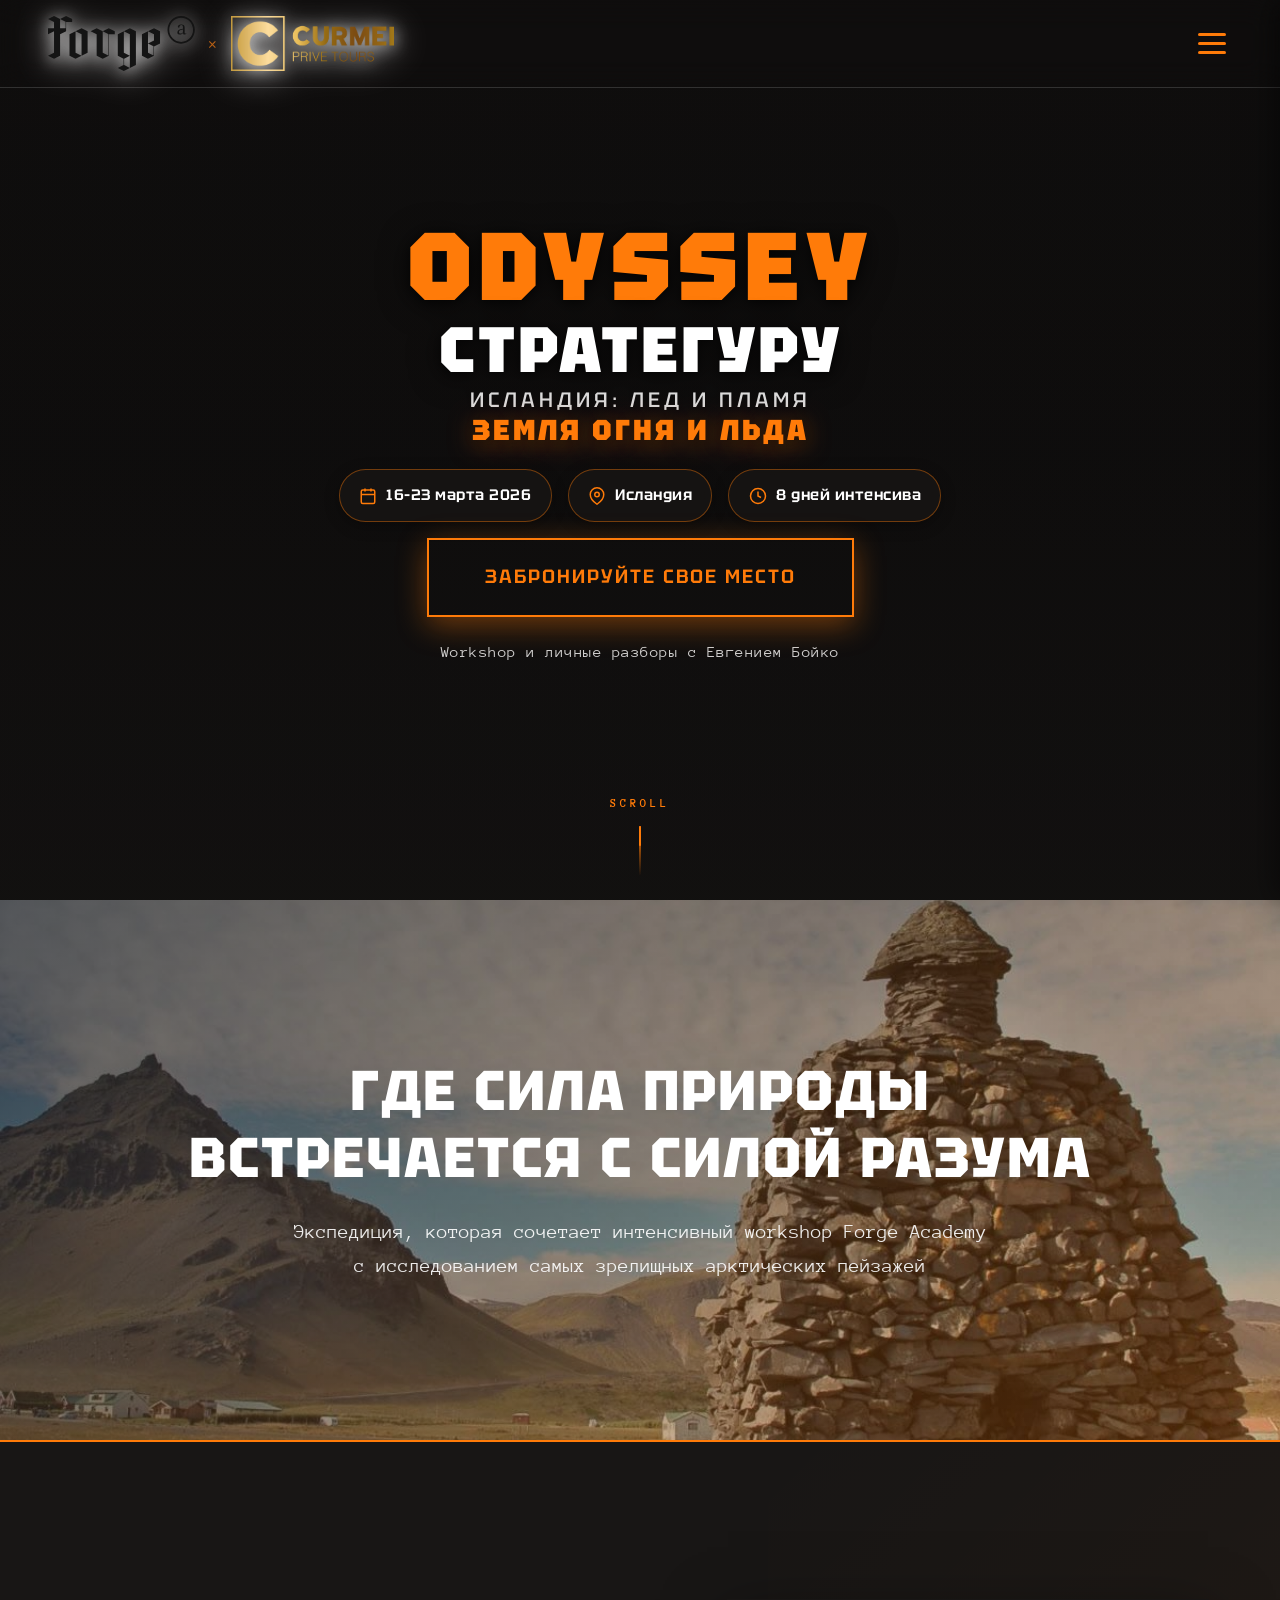
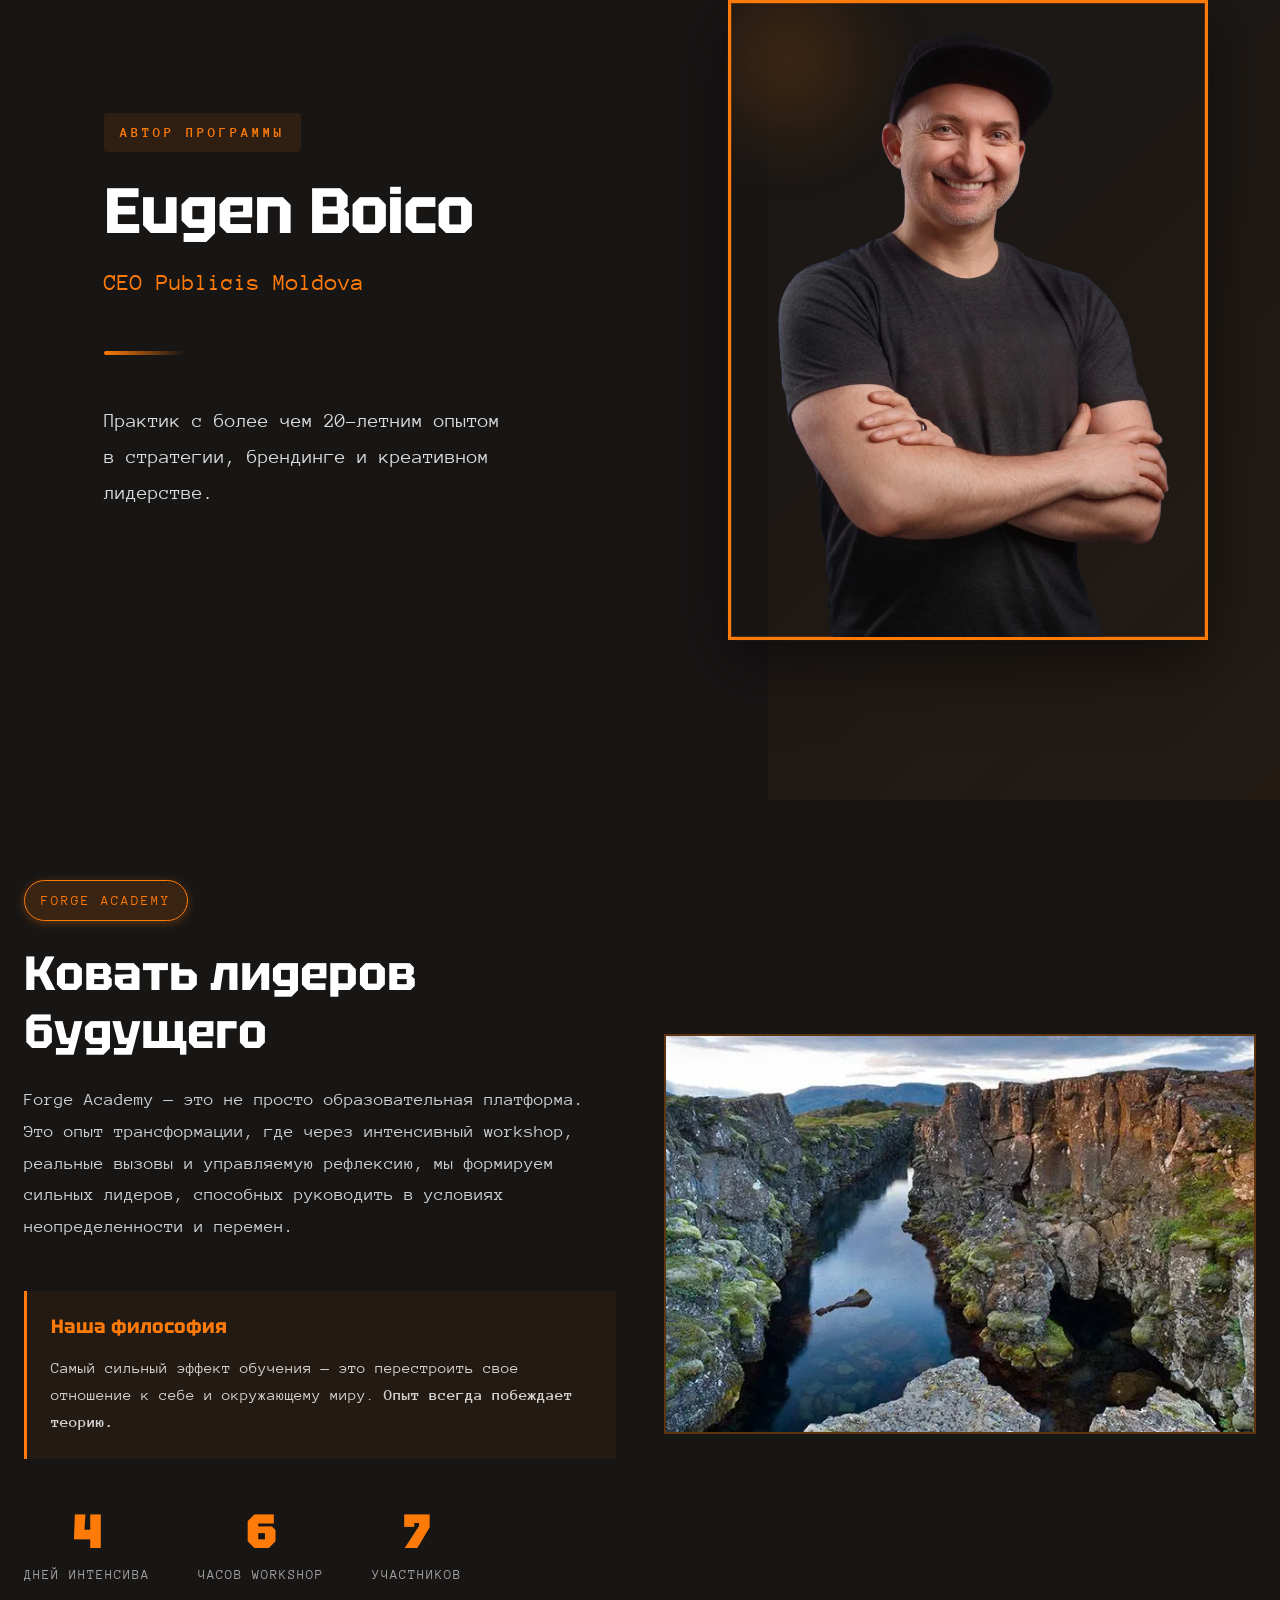
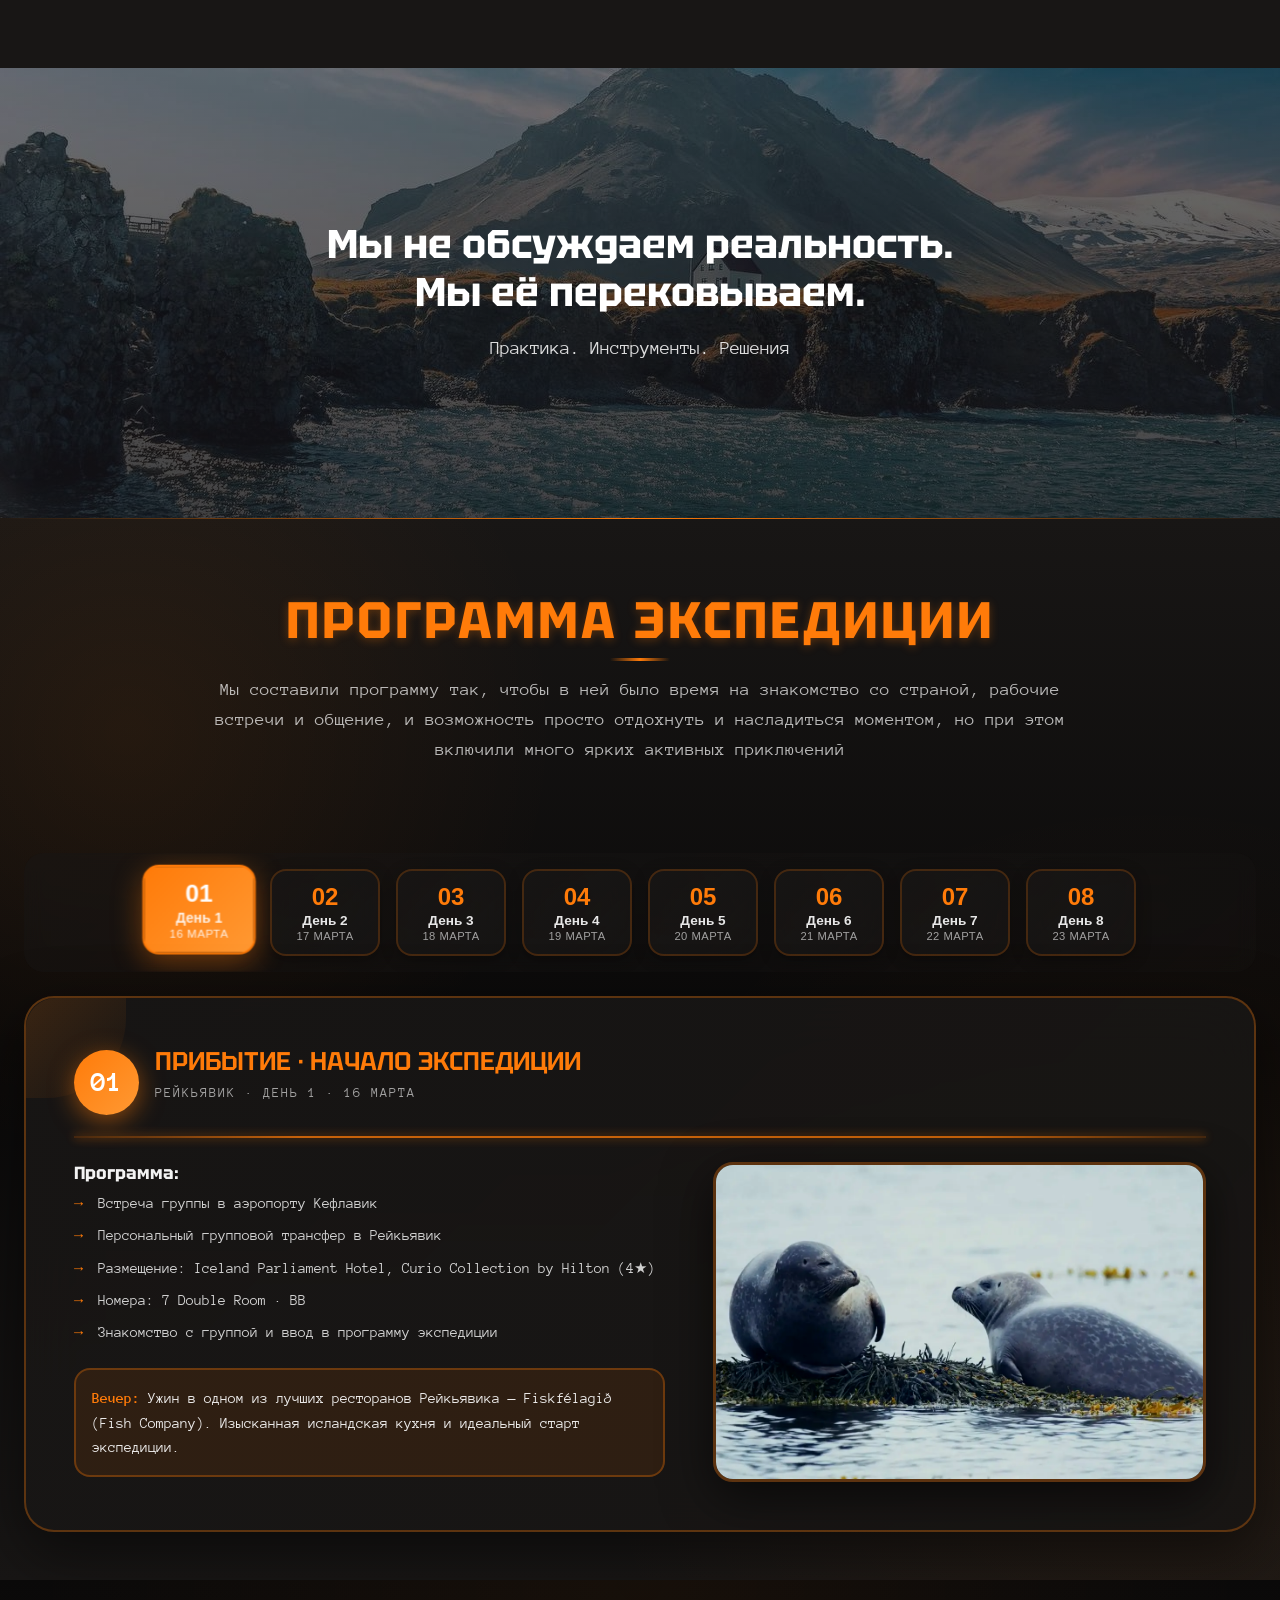
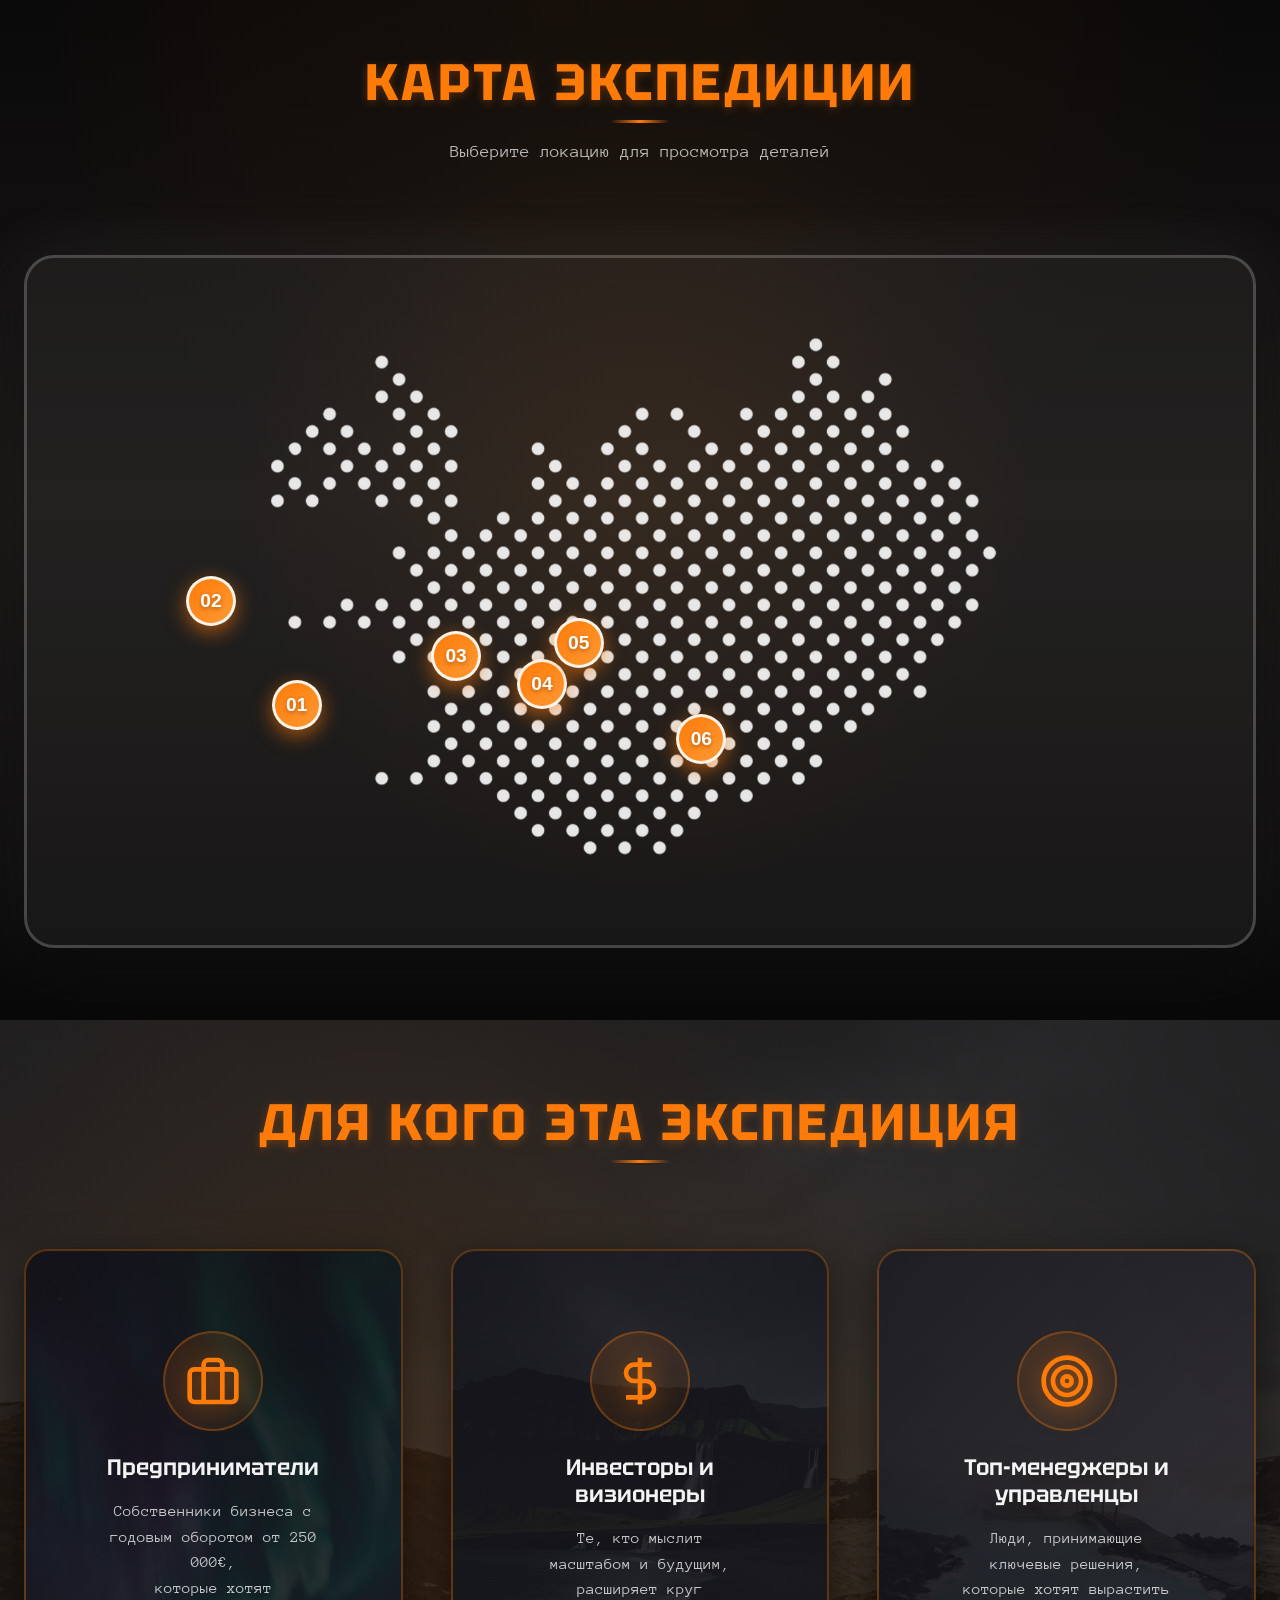
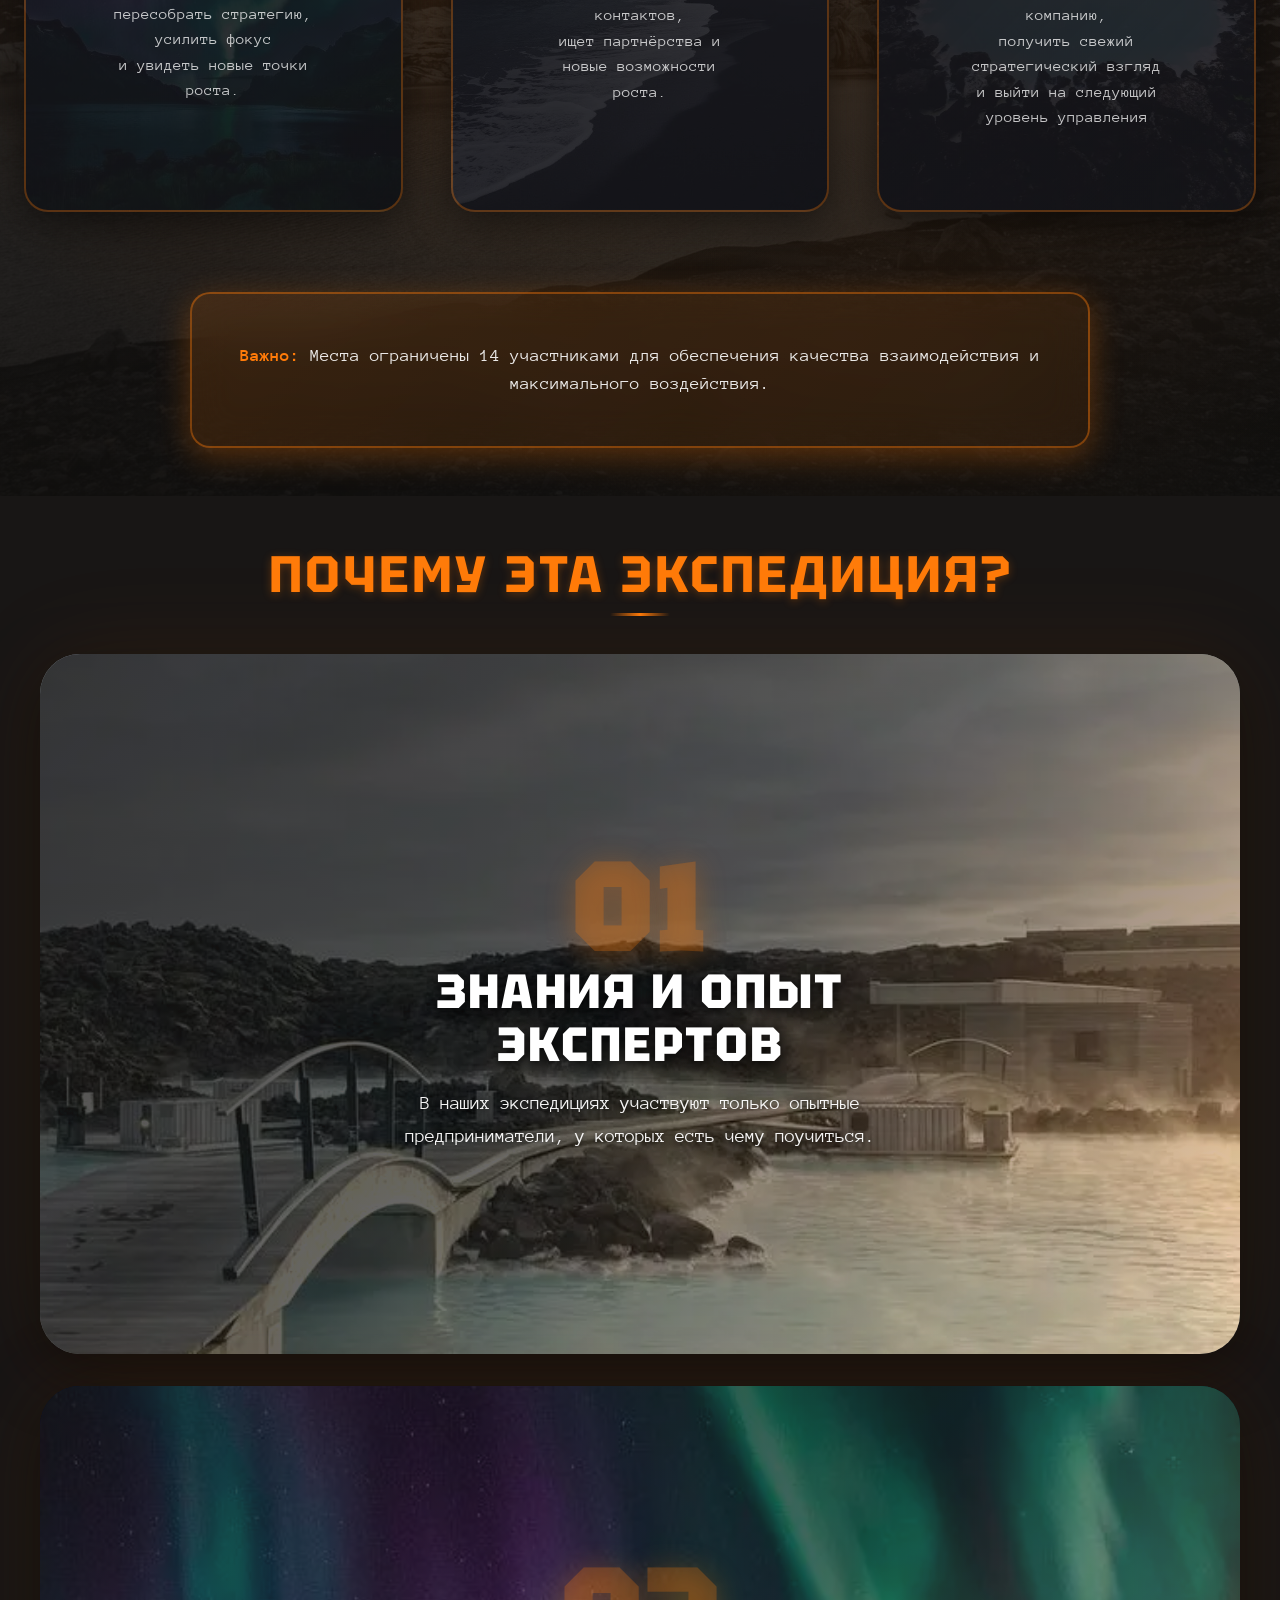
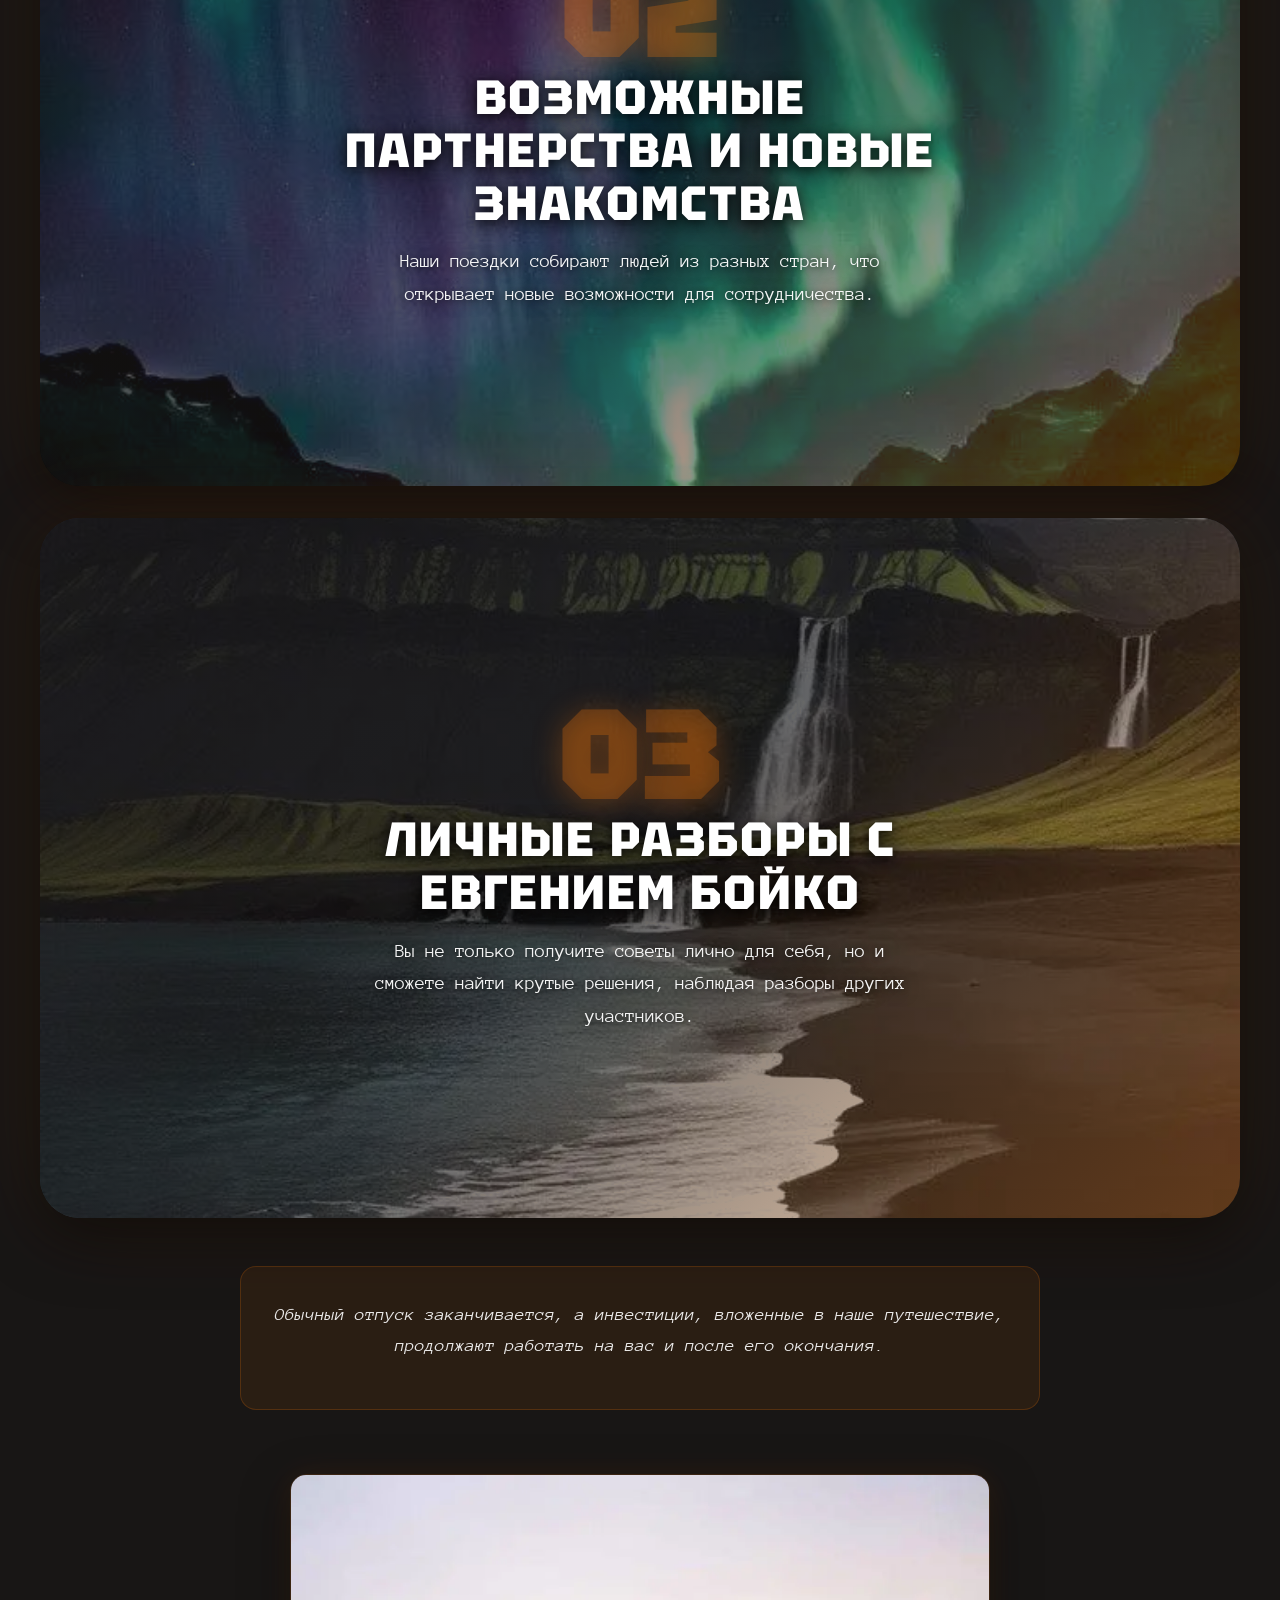
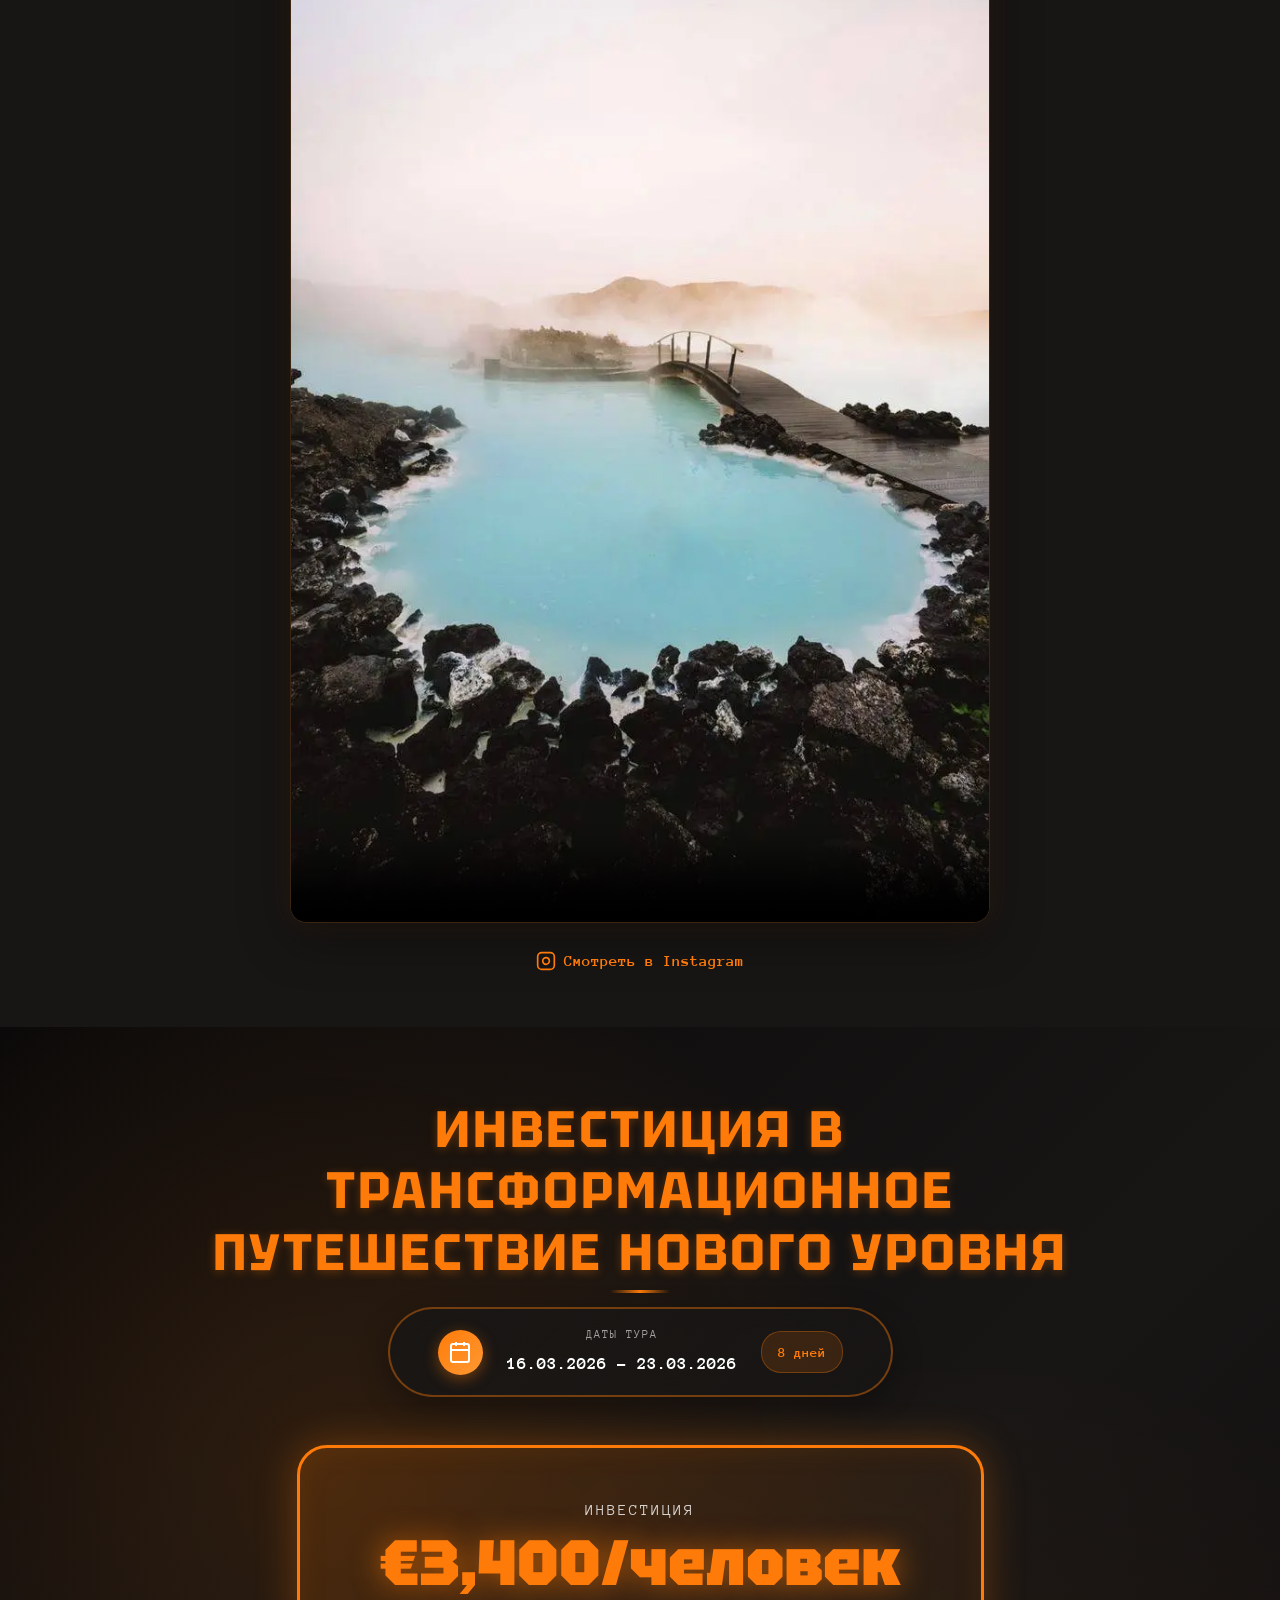
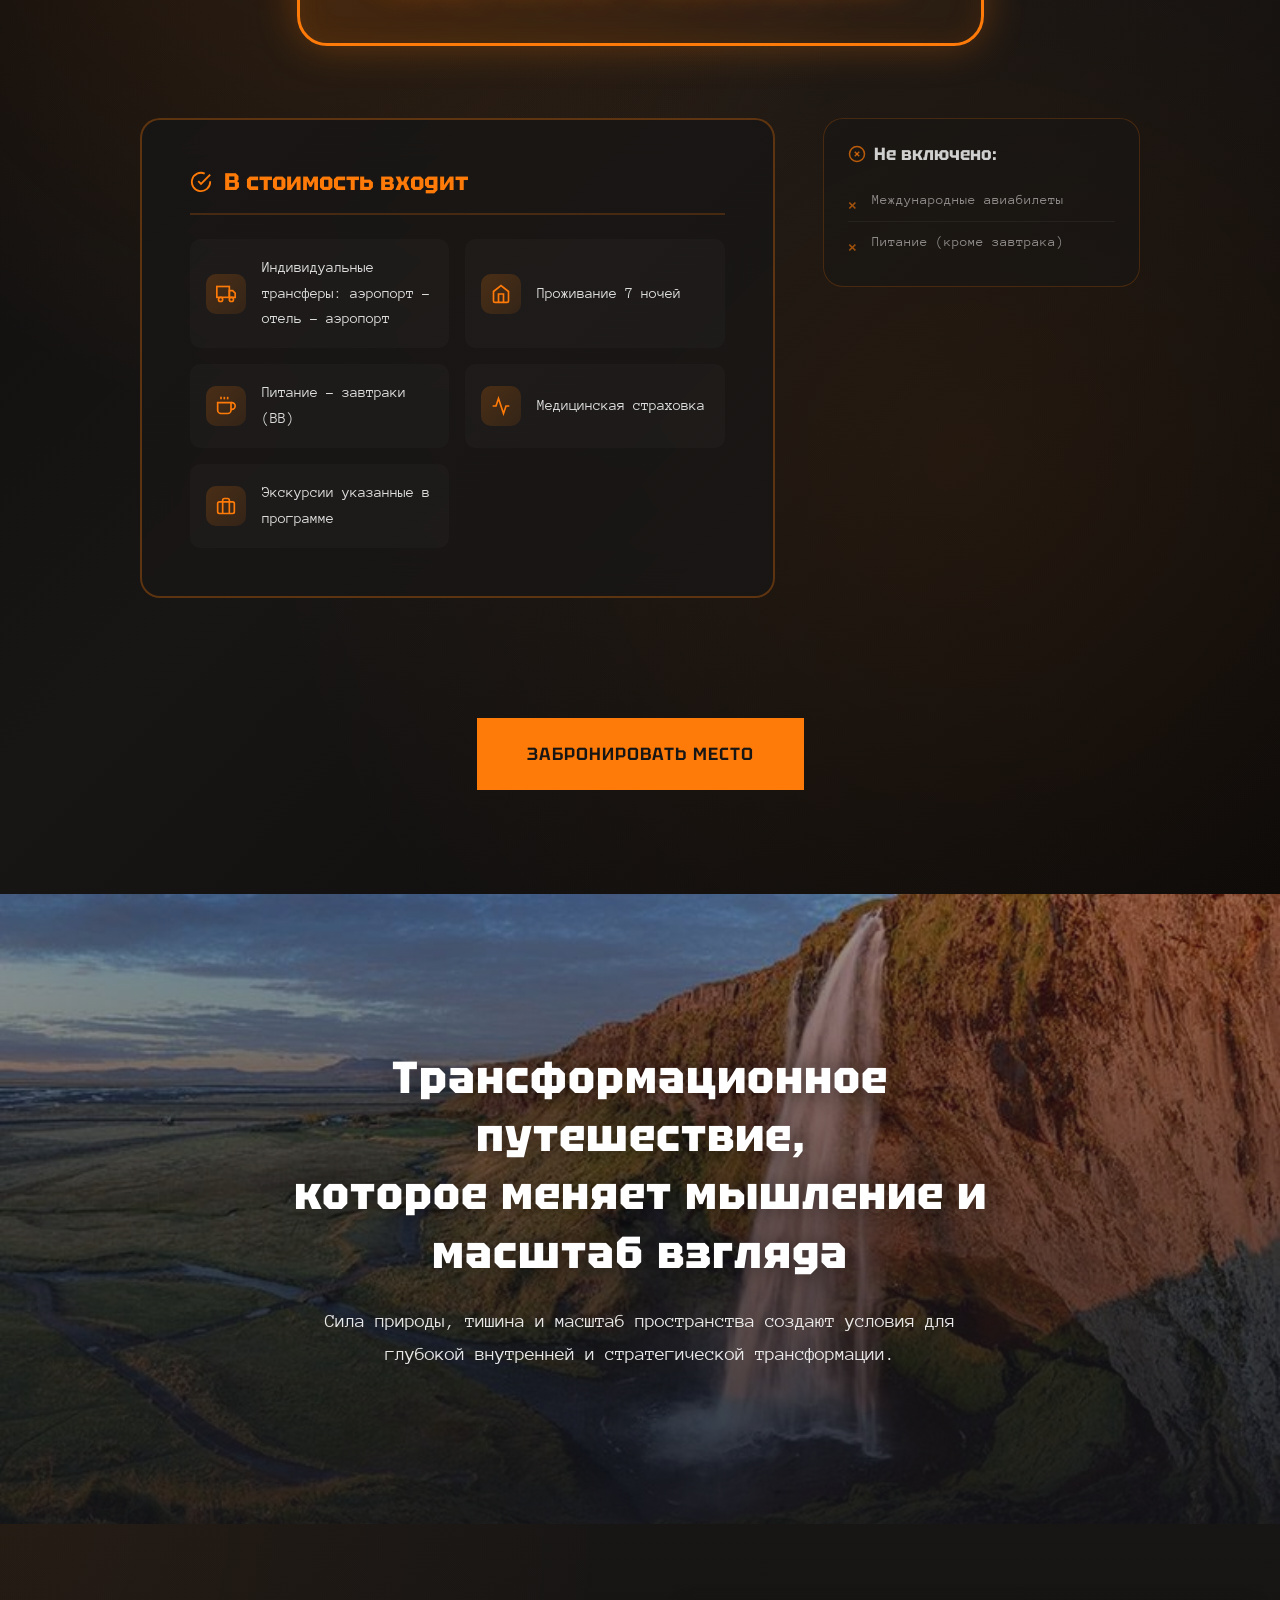
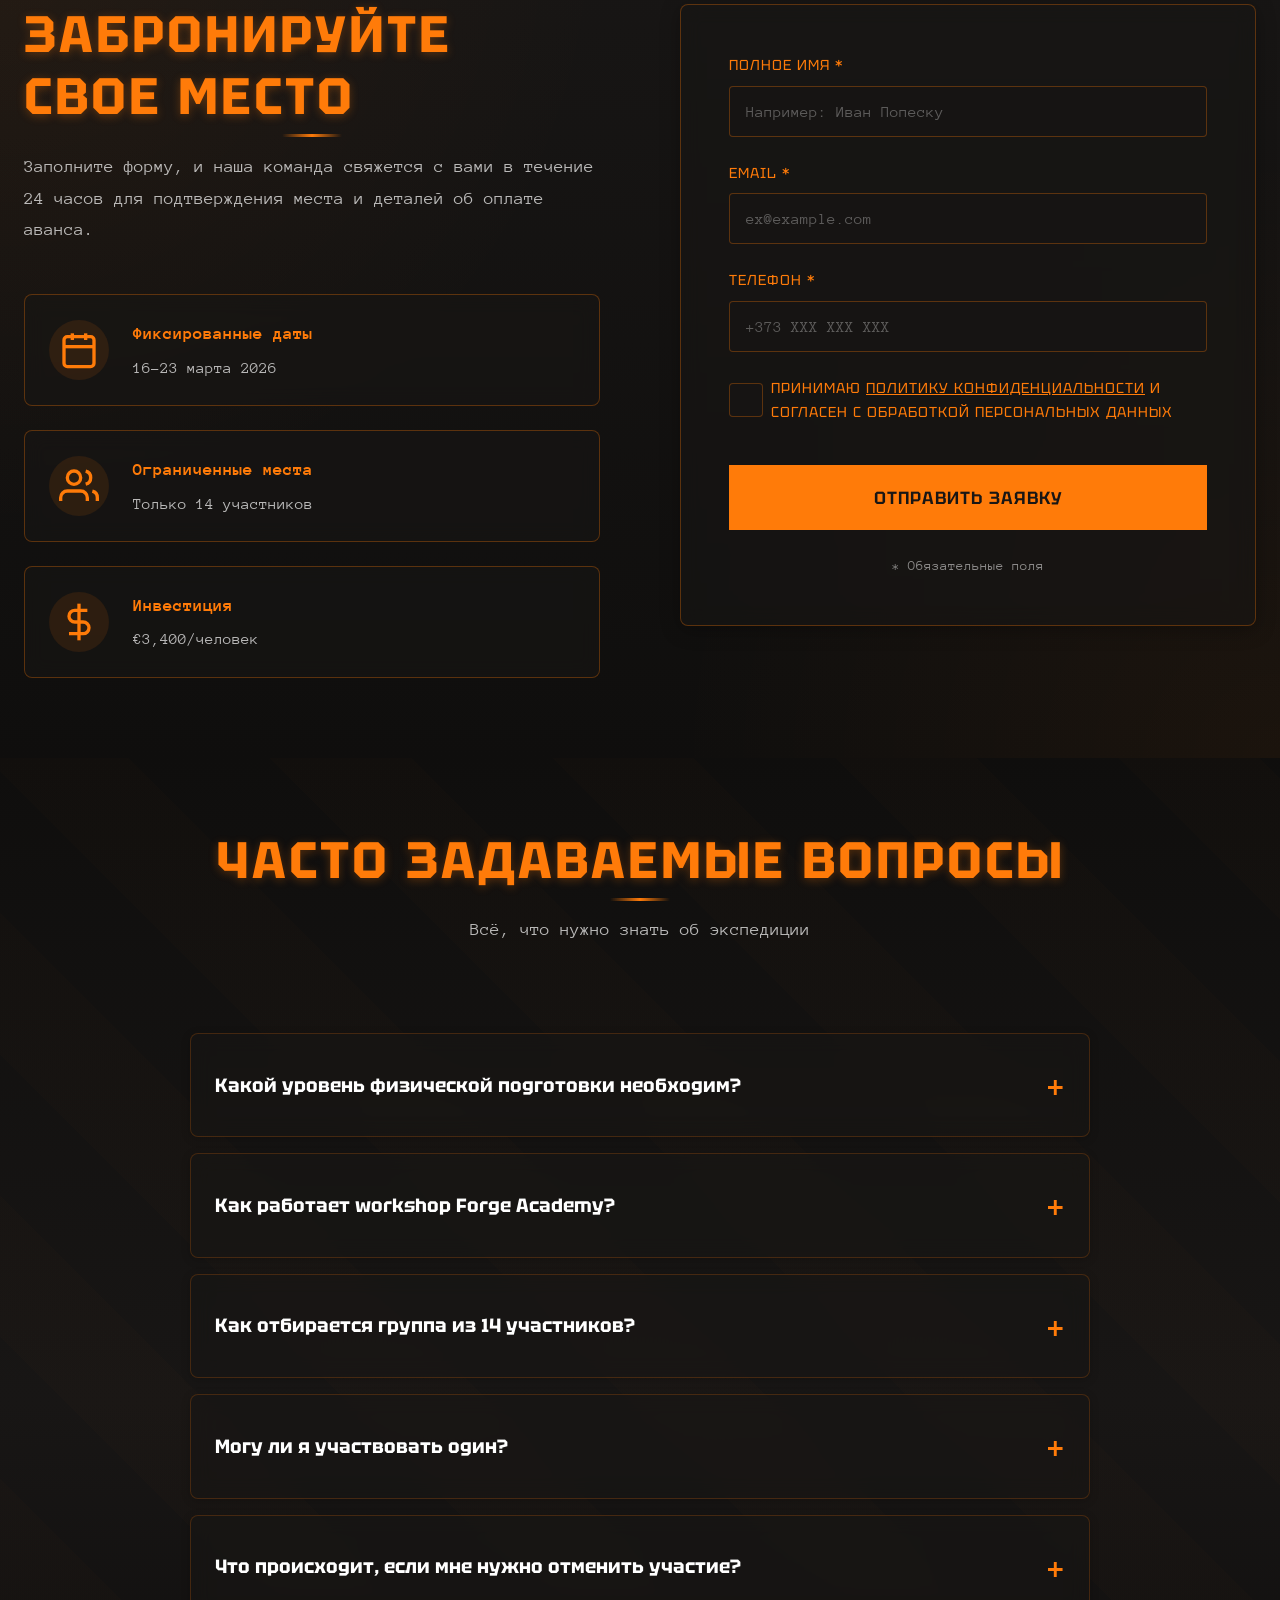
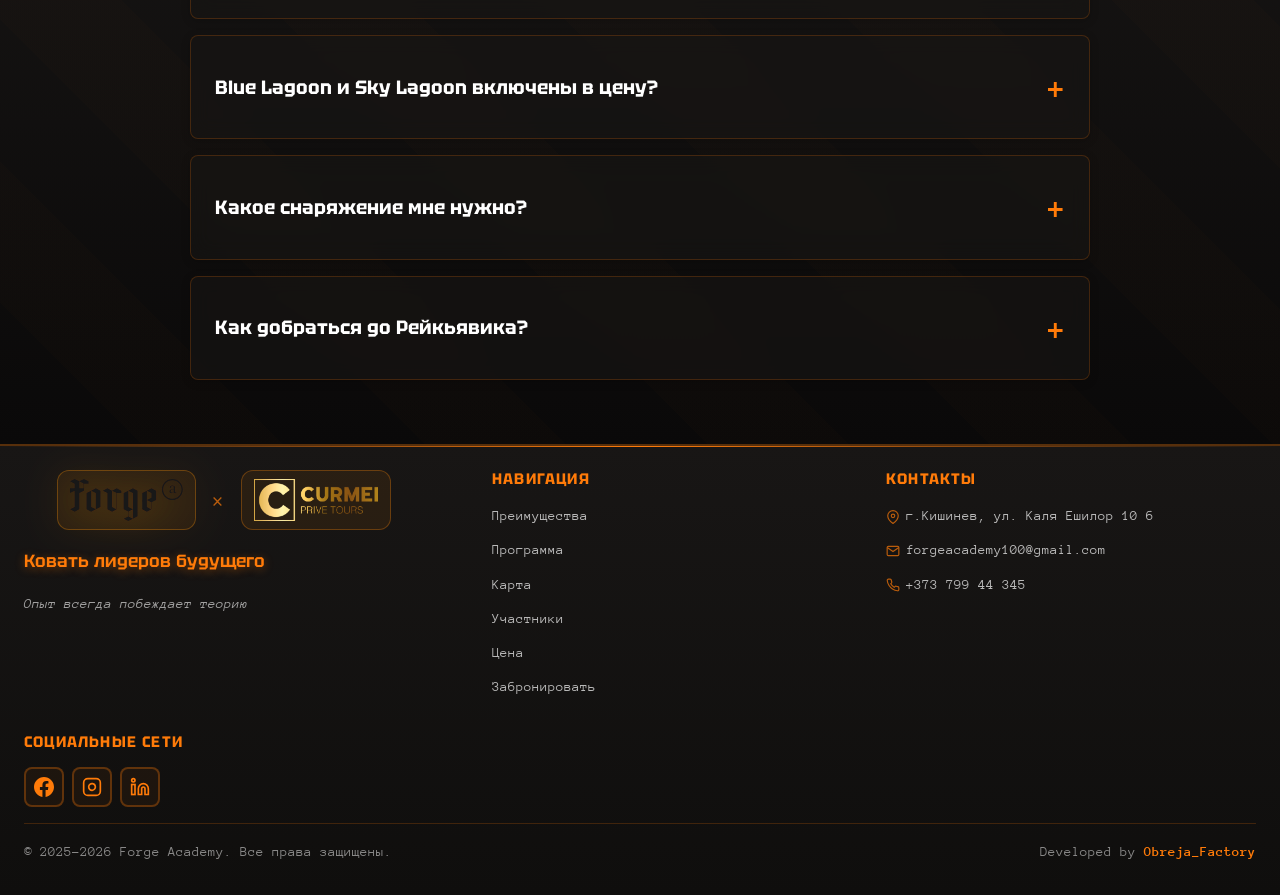
==== commit c31efc7b: "Add video controls, poster, and Instagram link" ====
--- a/index.html
+++ b/index.html
@@ -239,32 +239,6 @@
             <div data-aos="fade-up" style="text-align: center;">
                 <h3 style="font-size: 2.5rem; font-weight: 700; color: #fff; margin-bottom: 1rem;">Мы не обсуждаем реальность.<br>Мы её перековываем.</h3>
                 <p style="font-size: 1.2rem; color: rgba(255, 255, 255, 0.85); max-width: 600px; margin: 0 auto;">Практика. Инструменты. Решения</p>
-            </div>
-        </div>
-    </section>
-
-    <!-- Video Section -->
-    <section class="video-section" id="video" style="padding: 5rem 0; background: linear-gradient(180deg, var(--forge-coal) 0%, rgba(30, 28, 27, 1) 100%);">
-        <div class="container">
-            <div class="section-intro" data-aos="fade-up">
-                <h2 class="section-title">Смотрите видео об экспедиции</h2>
-                <p class="section-description">Узнайте больше о том, что вас ждёт</p>
-            </div>
-            <div class="video-container" data-aos="zoom-in" data-aos-delay="100" style="max-width: 800px; margin: 0 auto; border-radius: 20px; overflow: hidden; box-shadow: 0 20px 60px rgba(0, 0, 0, 0.5), 0 0 40px rgba(255, 123, 9, 0.15); border: 1px solid rgba(255, 123, 9, 0.2);">
-                <video controls playsinline poster="assets/images/photo_2026-01-02_10-43-45.webp" style="width: 100%; display: block;">
-                    <source src="assets/videos/video-froge.mp4" type="video/mp4">
-                    Your browser does not support the video tag.
-                </video>
-            </div>
-            <div style="text-align: center; margin-top: 1.5rem;" data-aos="fade-up" data-aos-delay="200">
-                <a href="https://www.instagram.com/reel/DSmSihuDUAq/?igsh=ZWdvemxuY2Nubm5r" target="_blank" rel="noopener noreferrer" style="display: inline-flex; align-items: center; gap: 0.5rem; color: var(--forge-flame); text-decoration: none; font-weight: 600; transition: all 0.3s ease;">
-                    <svg width="20" height="20" viewBox="0 0 24 24" fill="none" stroke="currentColor" stroke-width="2">
-                        <rect x="2" y="2" width="20" height="20" rx="5" ry="5"></rect>
-                        <path d="M16 11.37A4 4 0 1 1 12.63 8 4 4 0 0 1 16 11.37z"></path>
-                        <line x1="17.5" y1="6.5" x2="17.51" y2="6.5"></line>
-                    </svg>
-                    Смотреть в Instagram
-                </a>
             </div>
         </div>
     </section>
@@ -740,6 +714,23 @@
 
         <div class="benefits-conclusion" data-aos="fade-up" style="text-align: center; max-width: 800px; margin: 3rem auto 0; padding: 2rem; background: rgba(255, 123, 9, 0.08); border-radius: 16px; border: 1px solid rgba(255, 123, 9, 0.2);">
             <p style="font-size: 1.15rem; color: rgba(255, 255, 255, 0.9); line-height: 1.7; font-style: italic;">Обычный отпуск заканчивается, а инвестиции, вложенные в наше путешествие, продолжают работать на вас и после его окончания.</p>
+        </div>
+
+        <!-- Video Autoplay Section -->
+        <div class="video-autoplay-container" data-aos="fade-up" style="max-width: 700px; margin: 4rem auto 0; border-radius: 16px; overflow: hidden; box-shadow: 0 15px 50px rgba(0, 0, 0, 0.4), 0 0 30px rgba(255, 123, 9, 0.1); border: 1px solid rgba(255, 123, 9, 0.15);">
+            <video id="autoplayVideo" controls playsinline loop poster="assets/images/photo_2026-01-02_10-43-45.webp" style="width: 100%; display: block;">
+                <source src="assets/videos/video-froge.mp4" type="video/mp4">
+            </video>
+        </div>
+        <div style="text-align: center; margin-top: 1.5rem;" data-aos="fade-up">
+            <a href="https://www.instagram.com/reel/DSmSihuDUAq/?igsh=ZWdvemxuY2Nubm5r" target="_blank" rel="noopener noreferrer" style="display: inline-flex; align-items: center; gap: 0.5rem; color: var(--forge-flame); text-decoration: none; font-weight: 600; transition: all 0.3s ease;">
+                <svg width="20" height="20" viewBox="0 0 24 24" fill="none" stroke="currentColor" stroke-width="2">
+                    <rect x="2" y="2" width="20" height="20" rx="5" ry="5"></rect>
+                    <path d="M16 11.37A4 4 0 1 1 12.63 8 4 4 0 0 1 16 11.37z"></path>
+                    <line x1="17.5" y1="6.5" x2="17.51" y2="6.5"></line>
+                </svg>
+                Смотреть в Instagram
+            </a>
         </div>
     </section>
 
@@ -1229,5 +1220,24 @@
     
     <!-- Custom JavaScript -->
     <script src="assets/js/main.js" defer></script>
+    
+    <!-- Video Autoplay on Scroll -->
+    <script>
+        document.addEventListener('DOMContentLoaded', function() {
+            const video = document.getElementById('autoplayVideo');
+            if (video) {
+                const observer = new IntersectionObserver((entries) => {
+                    entries.forEach(entry => {
+                        if (entry.isIntersecting) {
+                            video.play();
+                        } else {
+                            video.pause();
+                        }
+                    });
+                }, { threshold: 0.3 });
+                observer.observe(video);
+            }
+        });
+    </script>
 </body>
 </html>
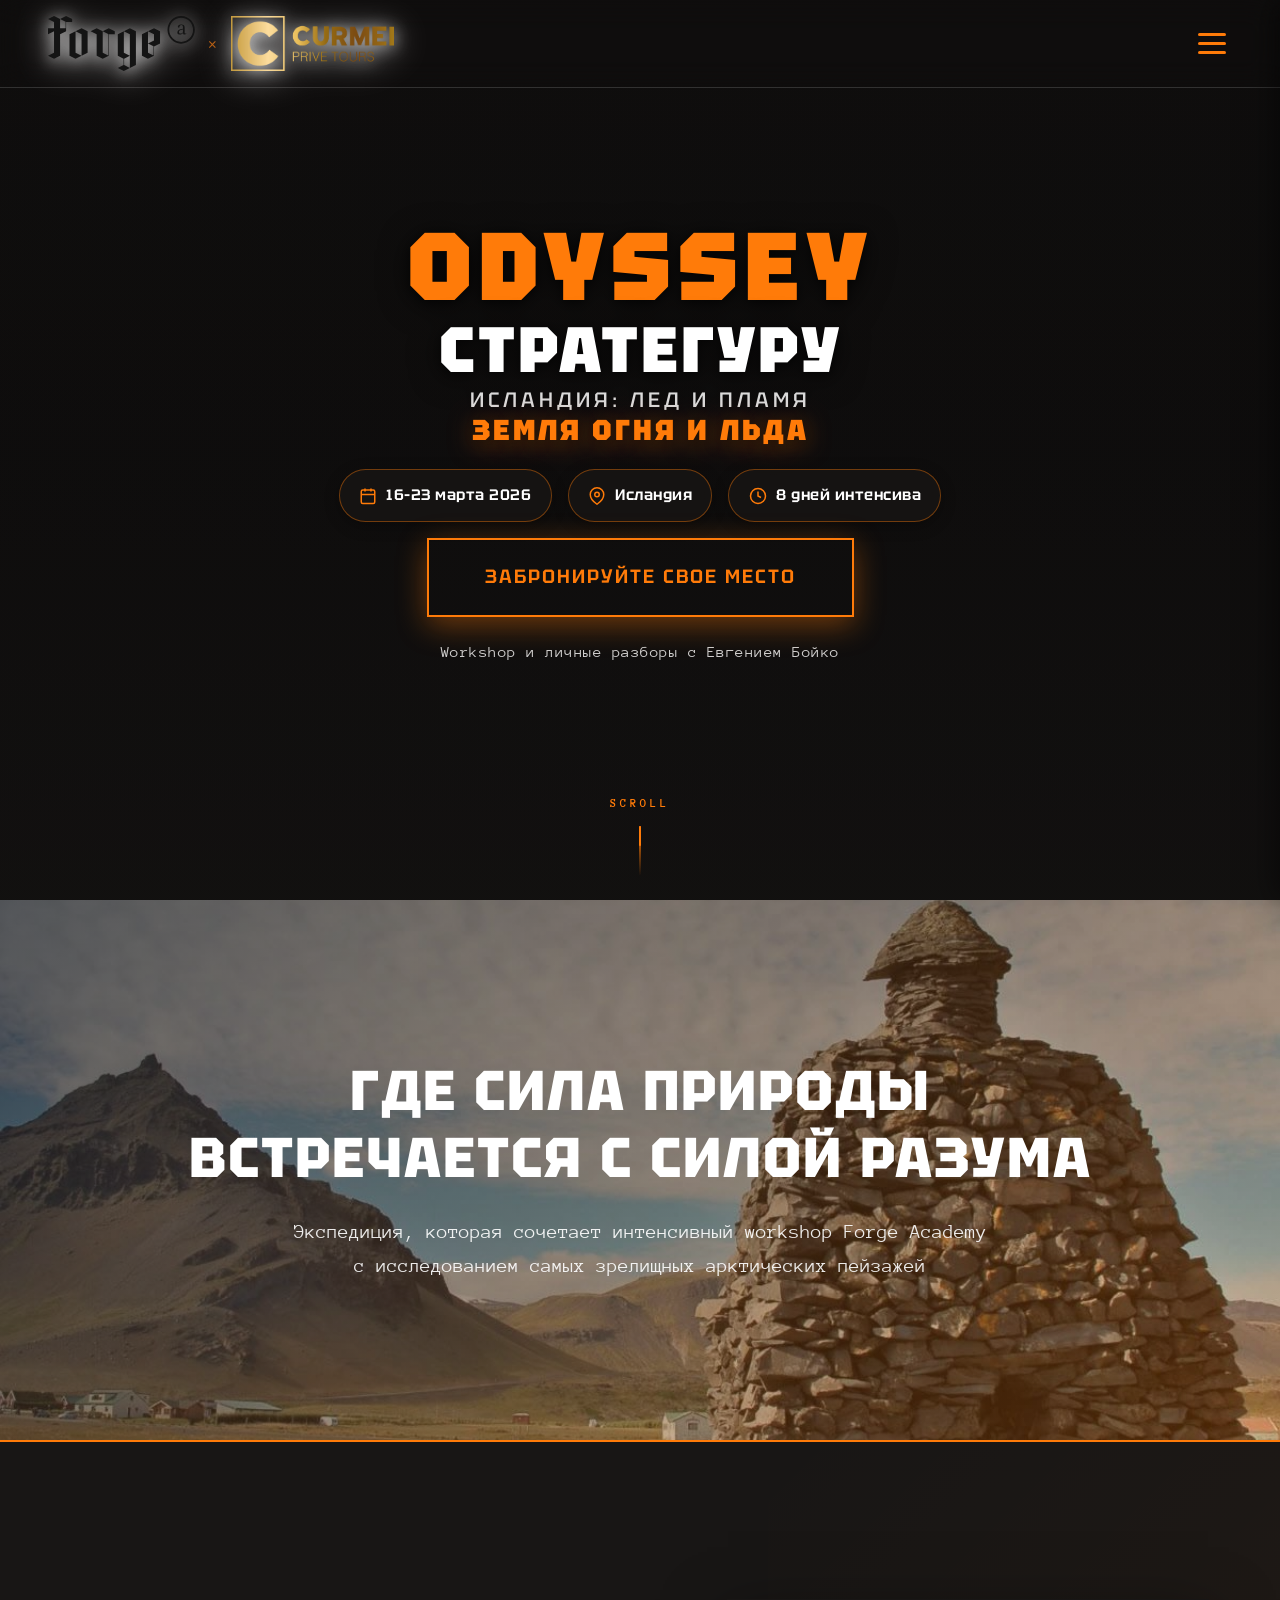
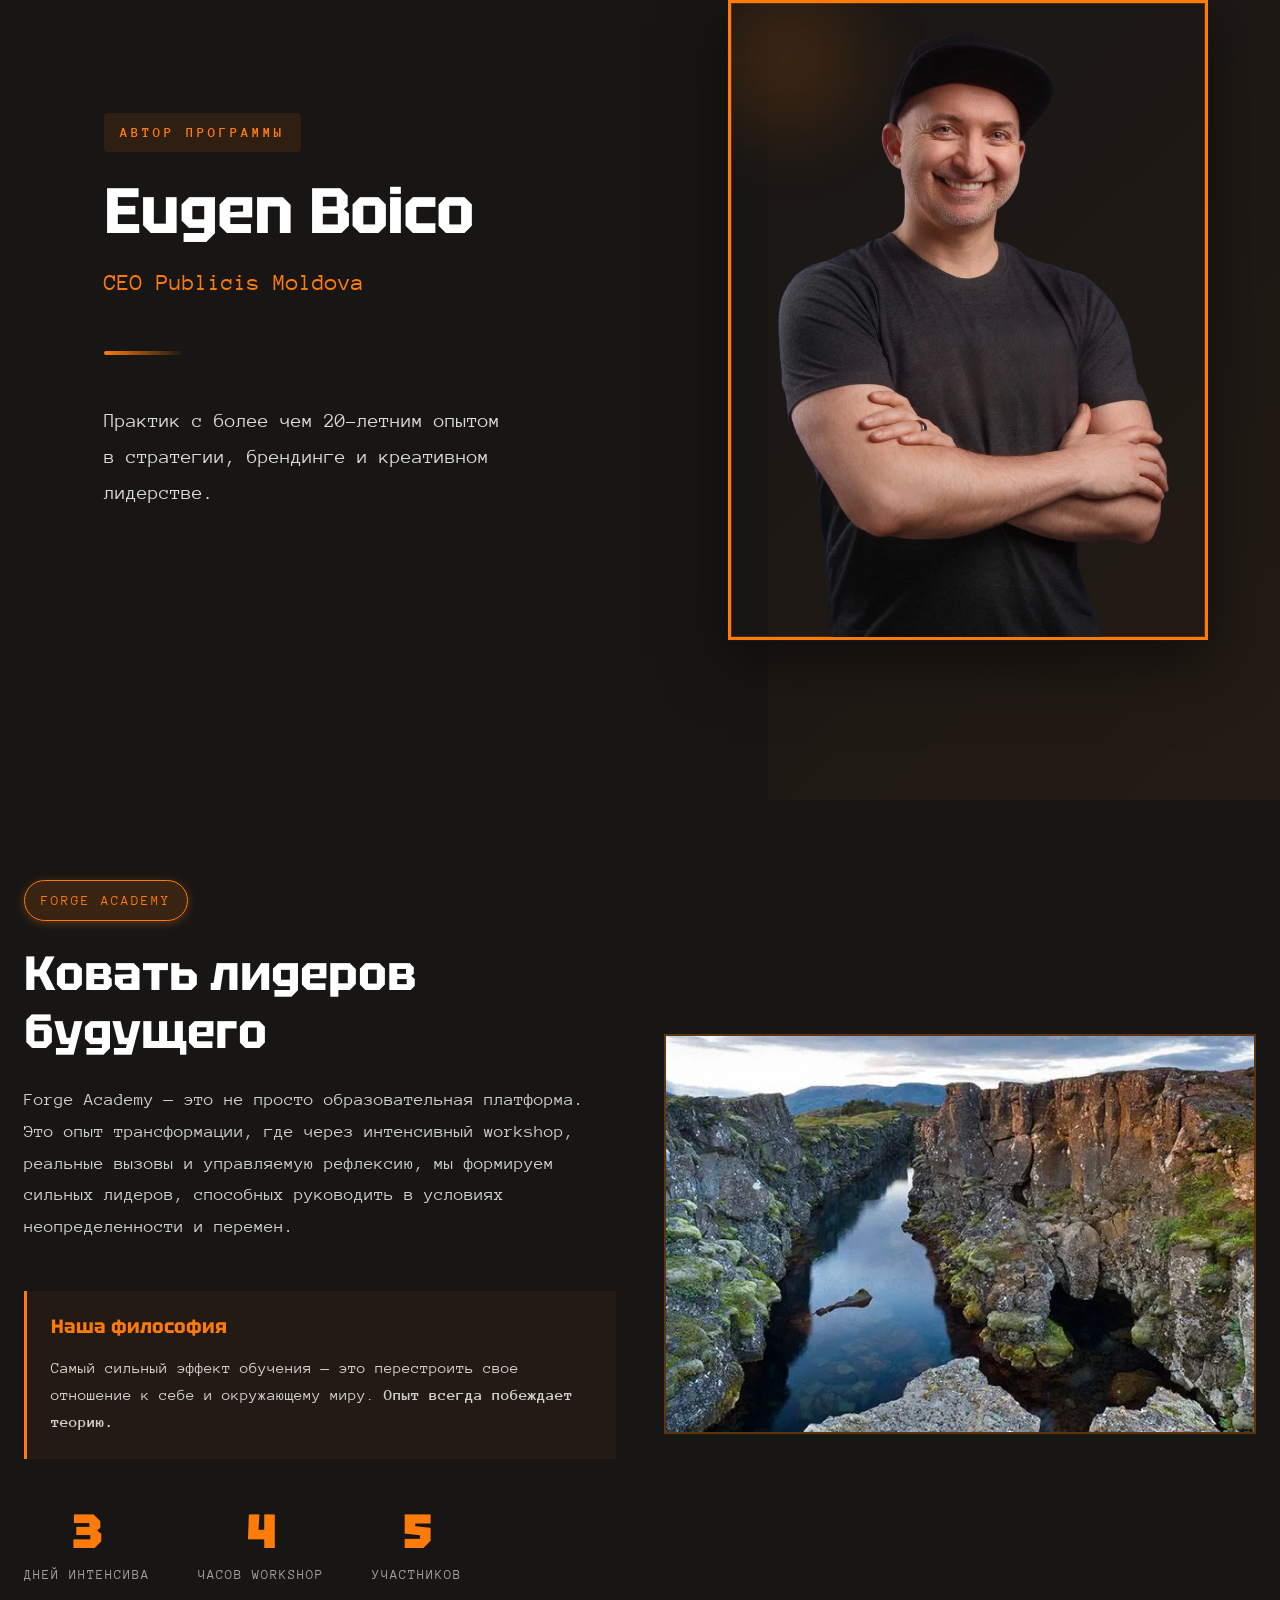
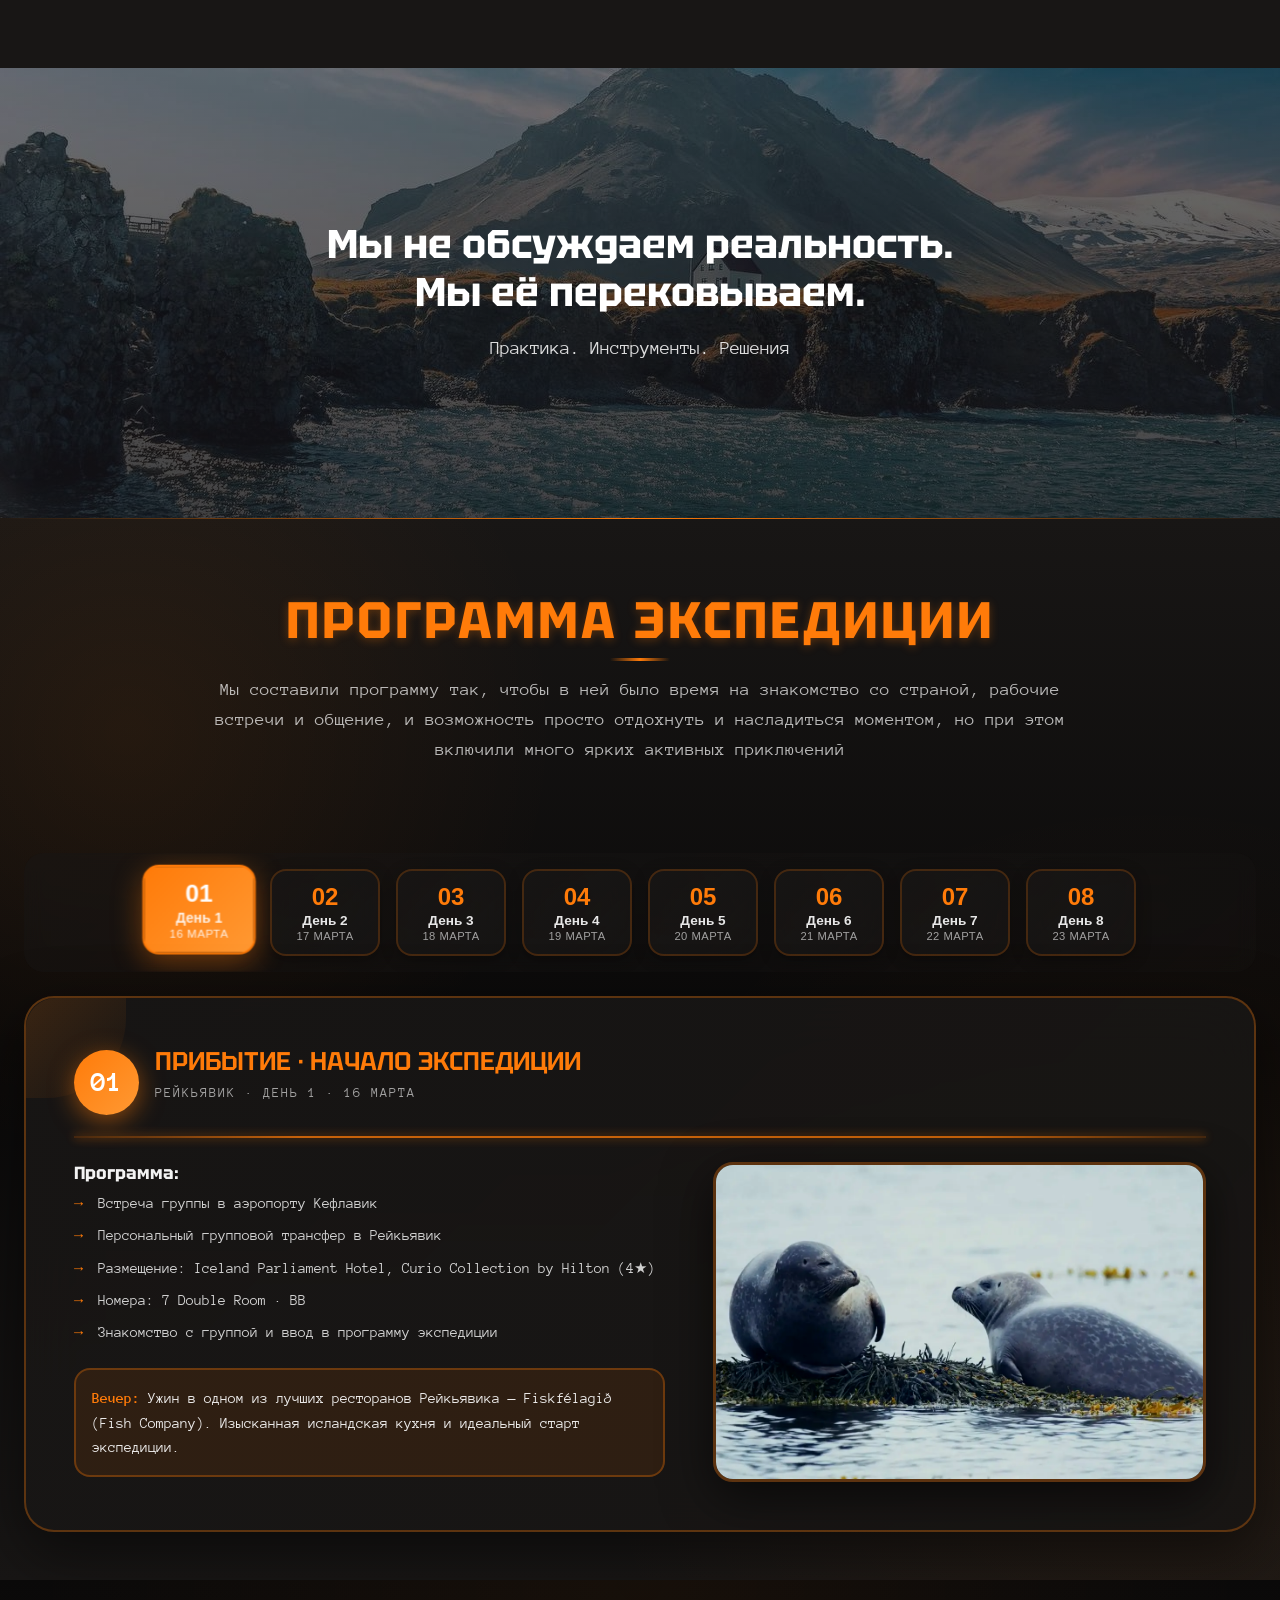
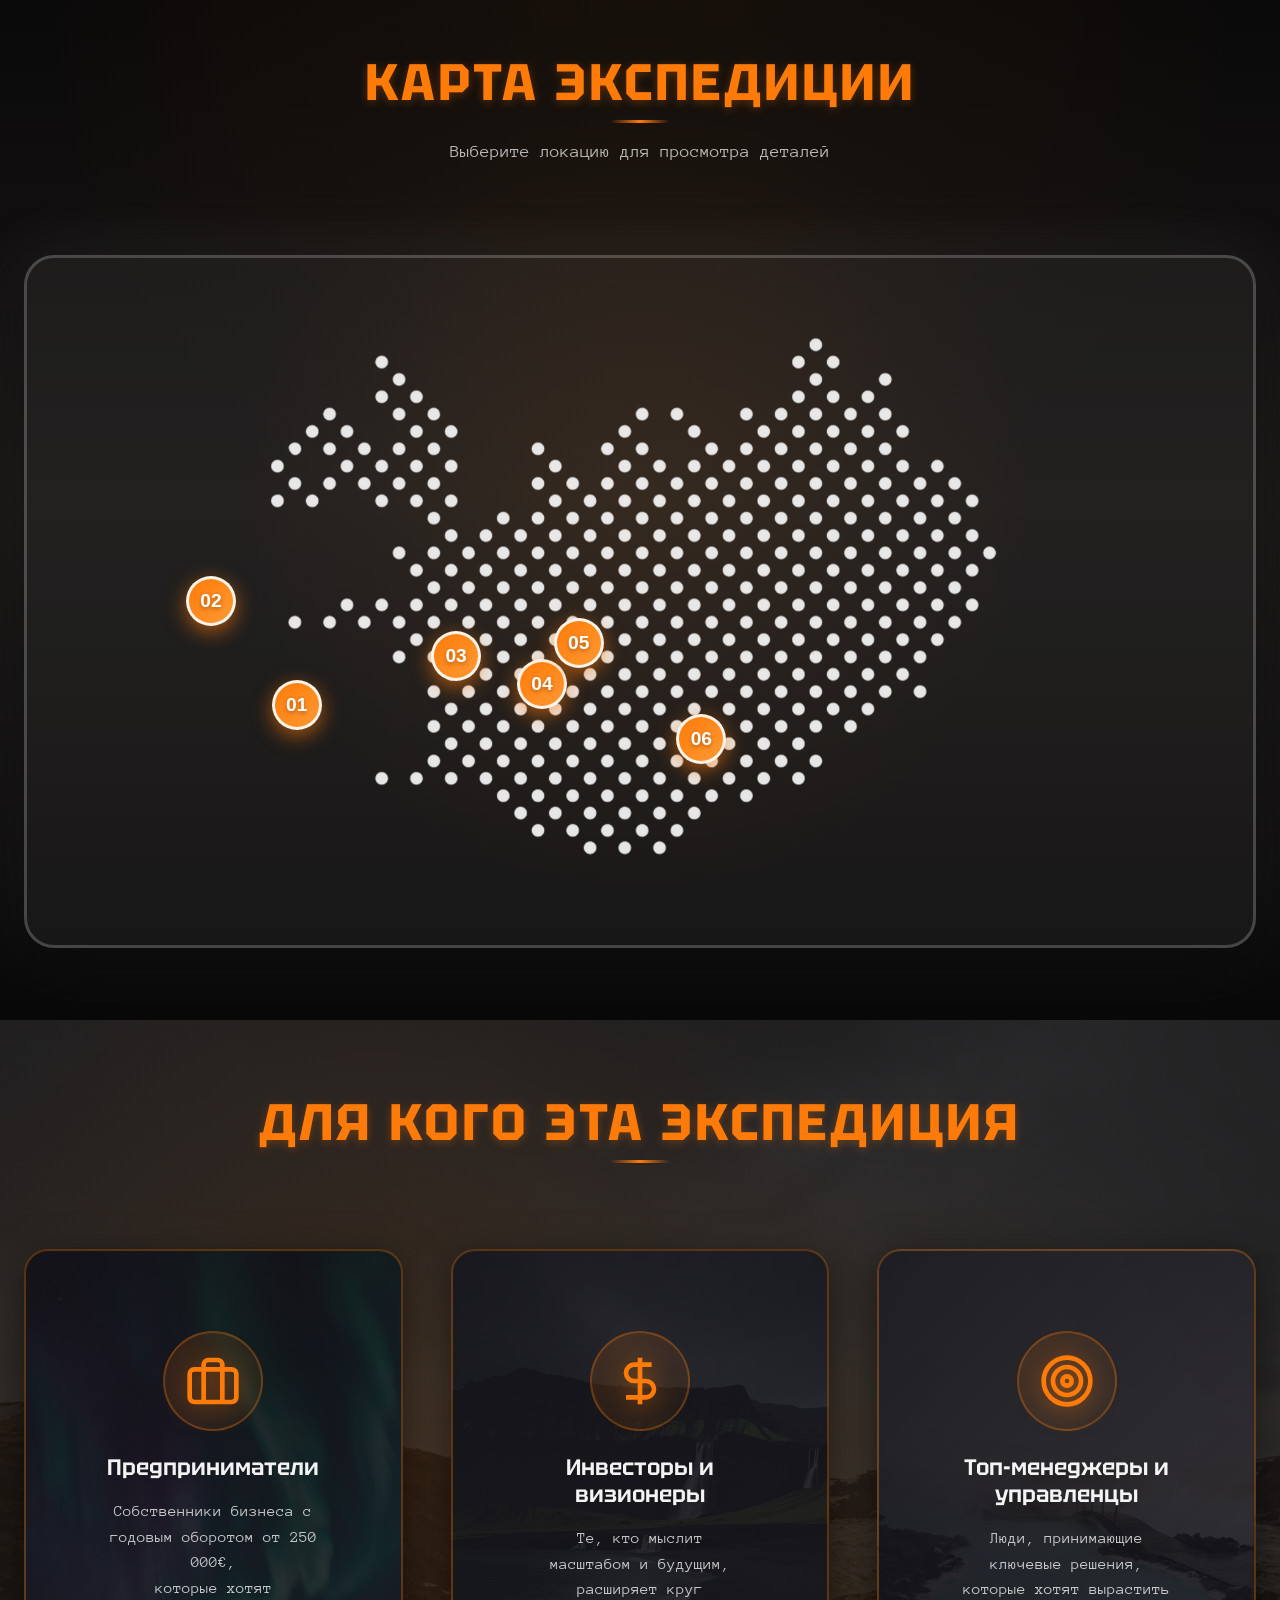
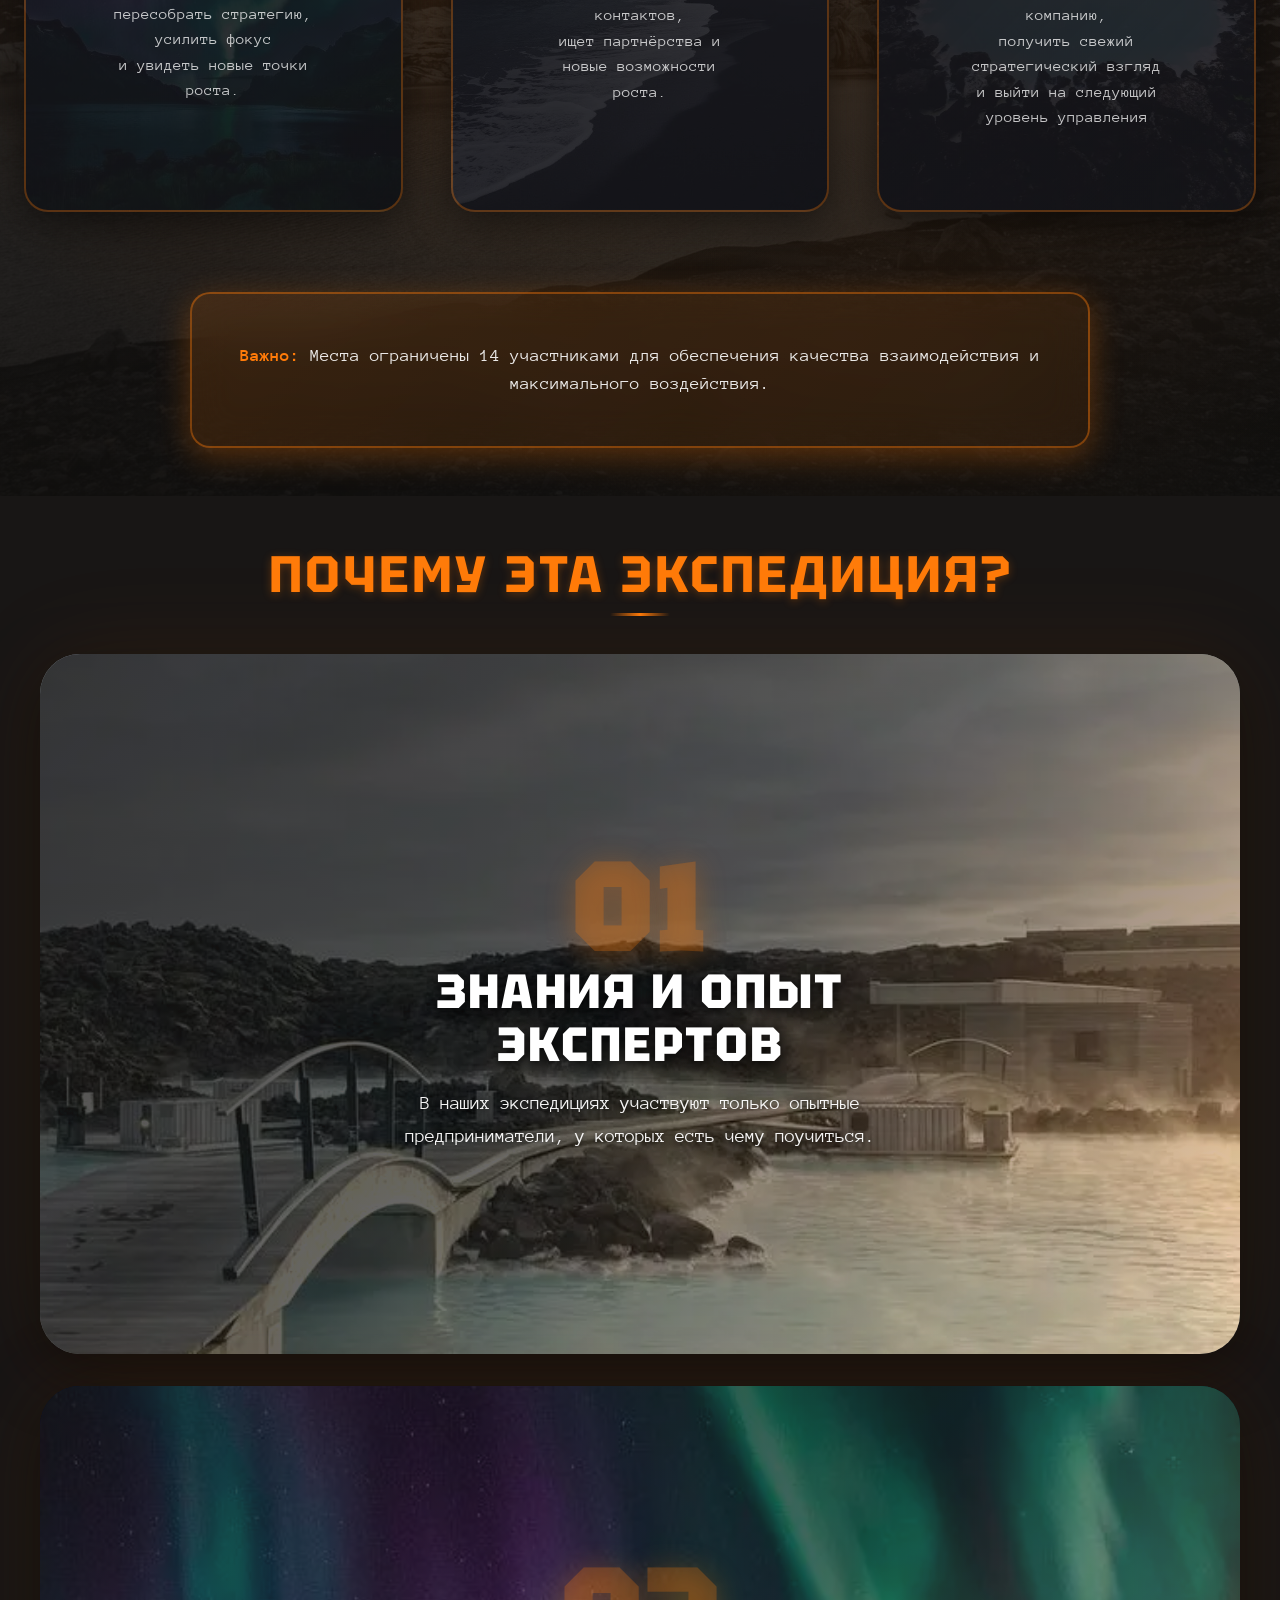
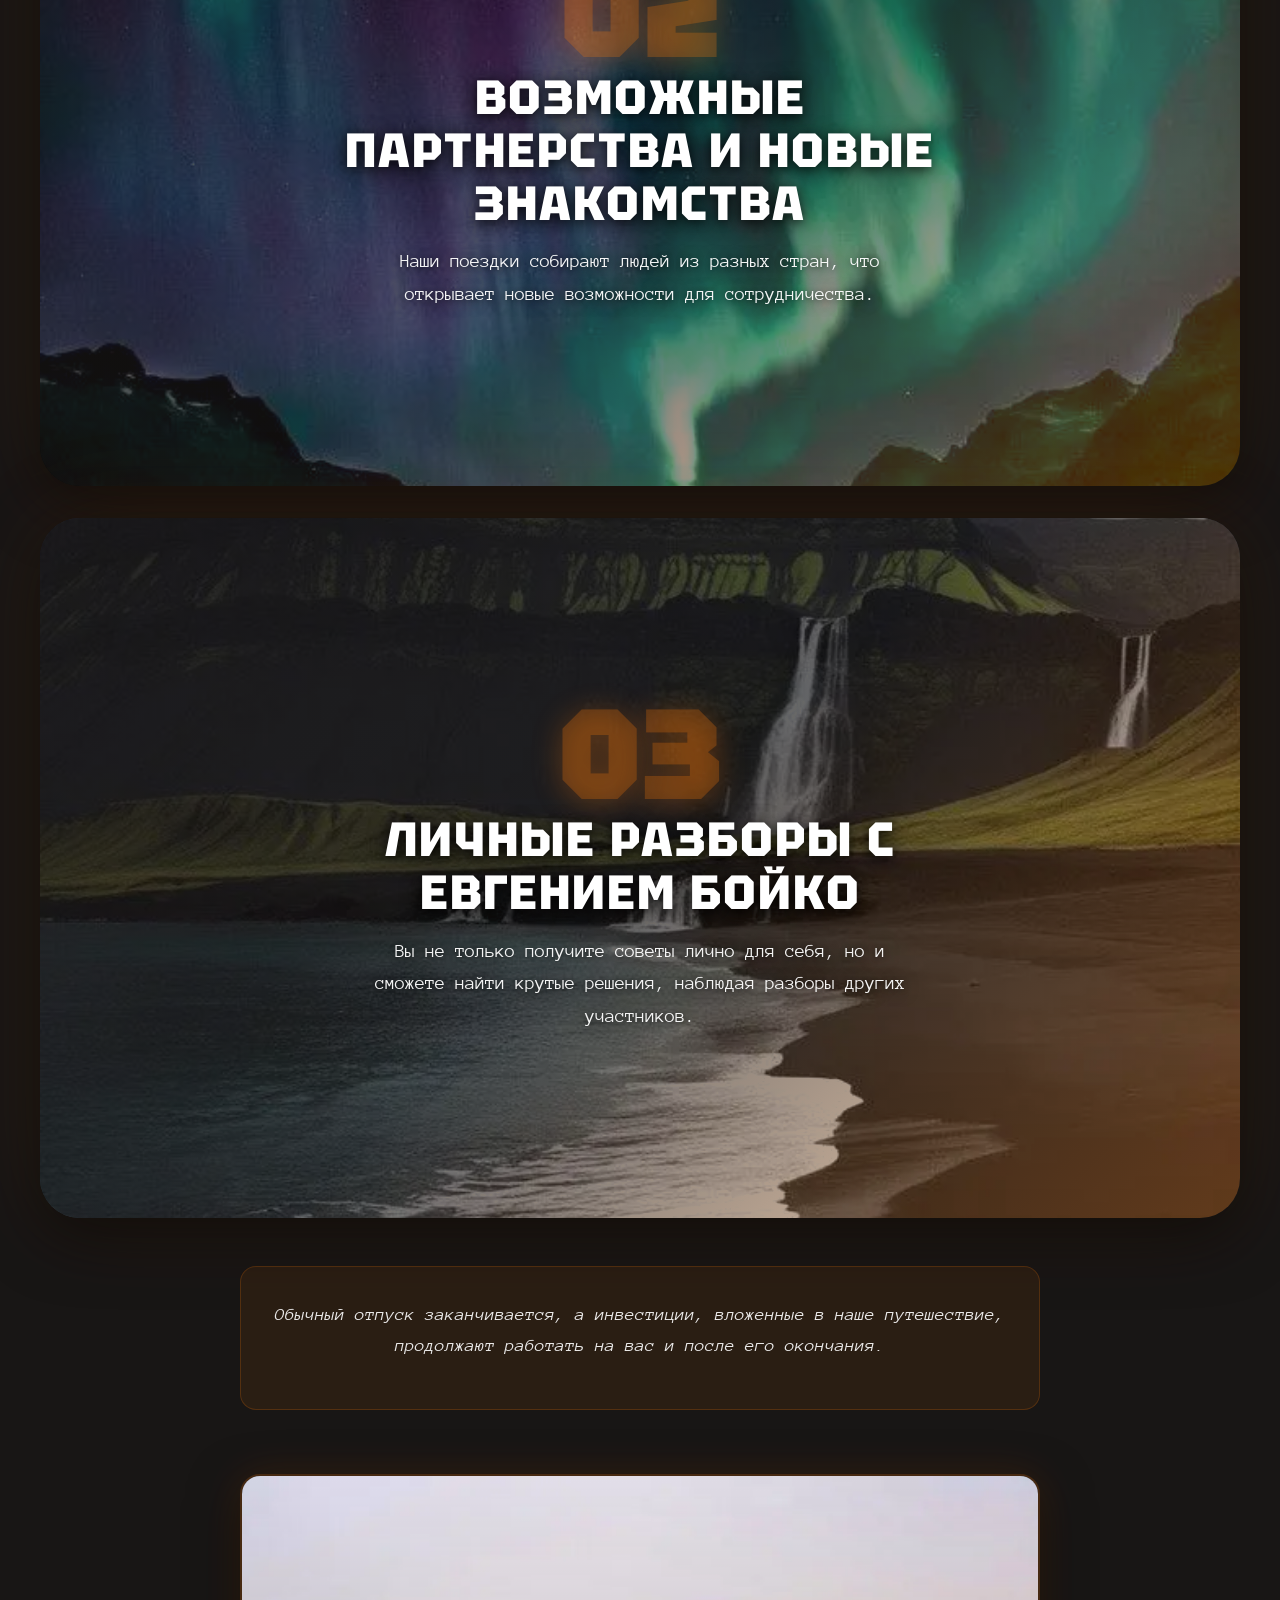
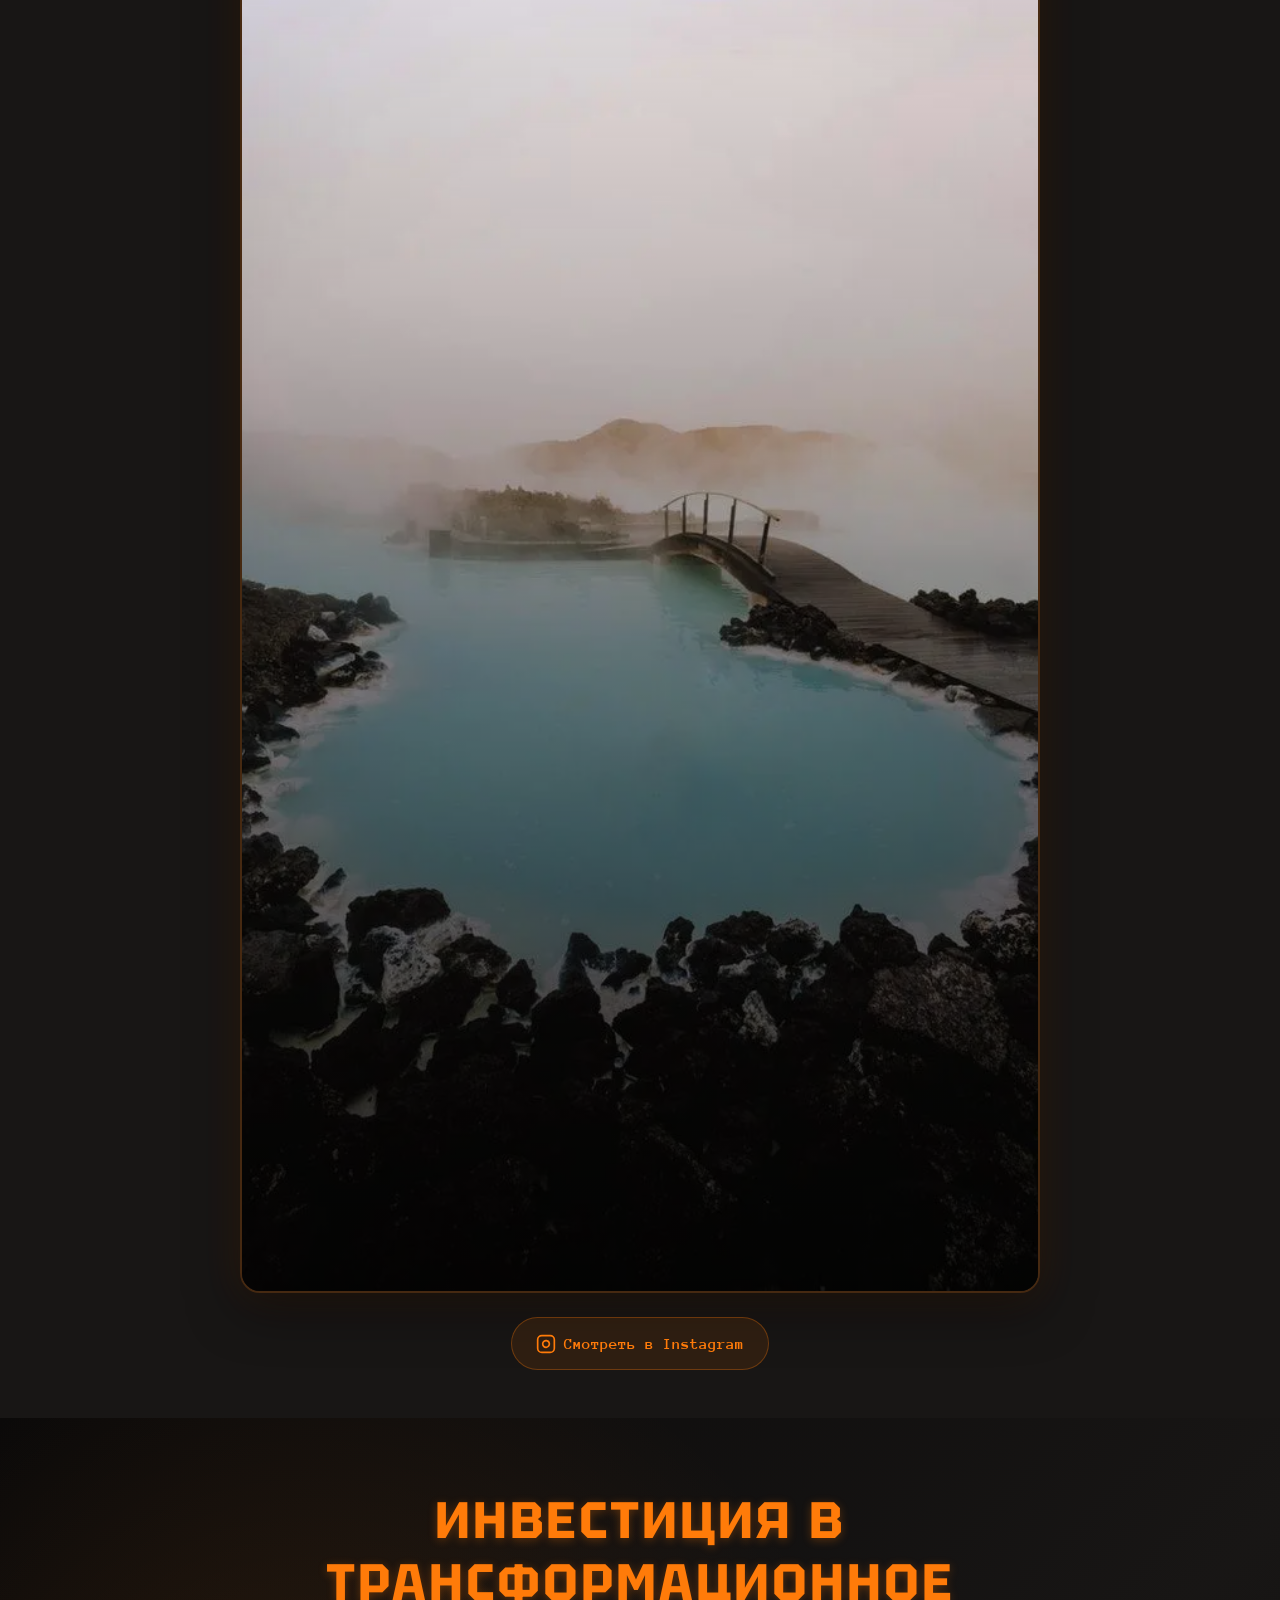
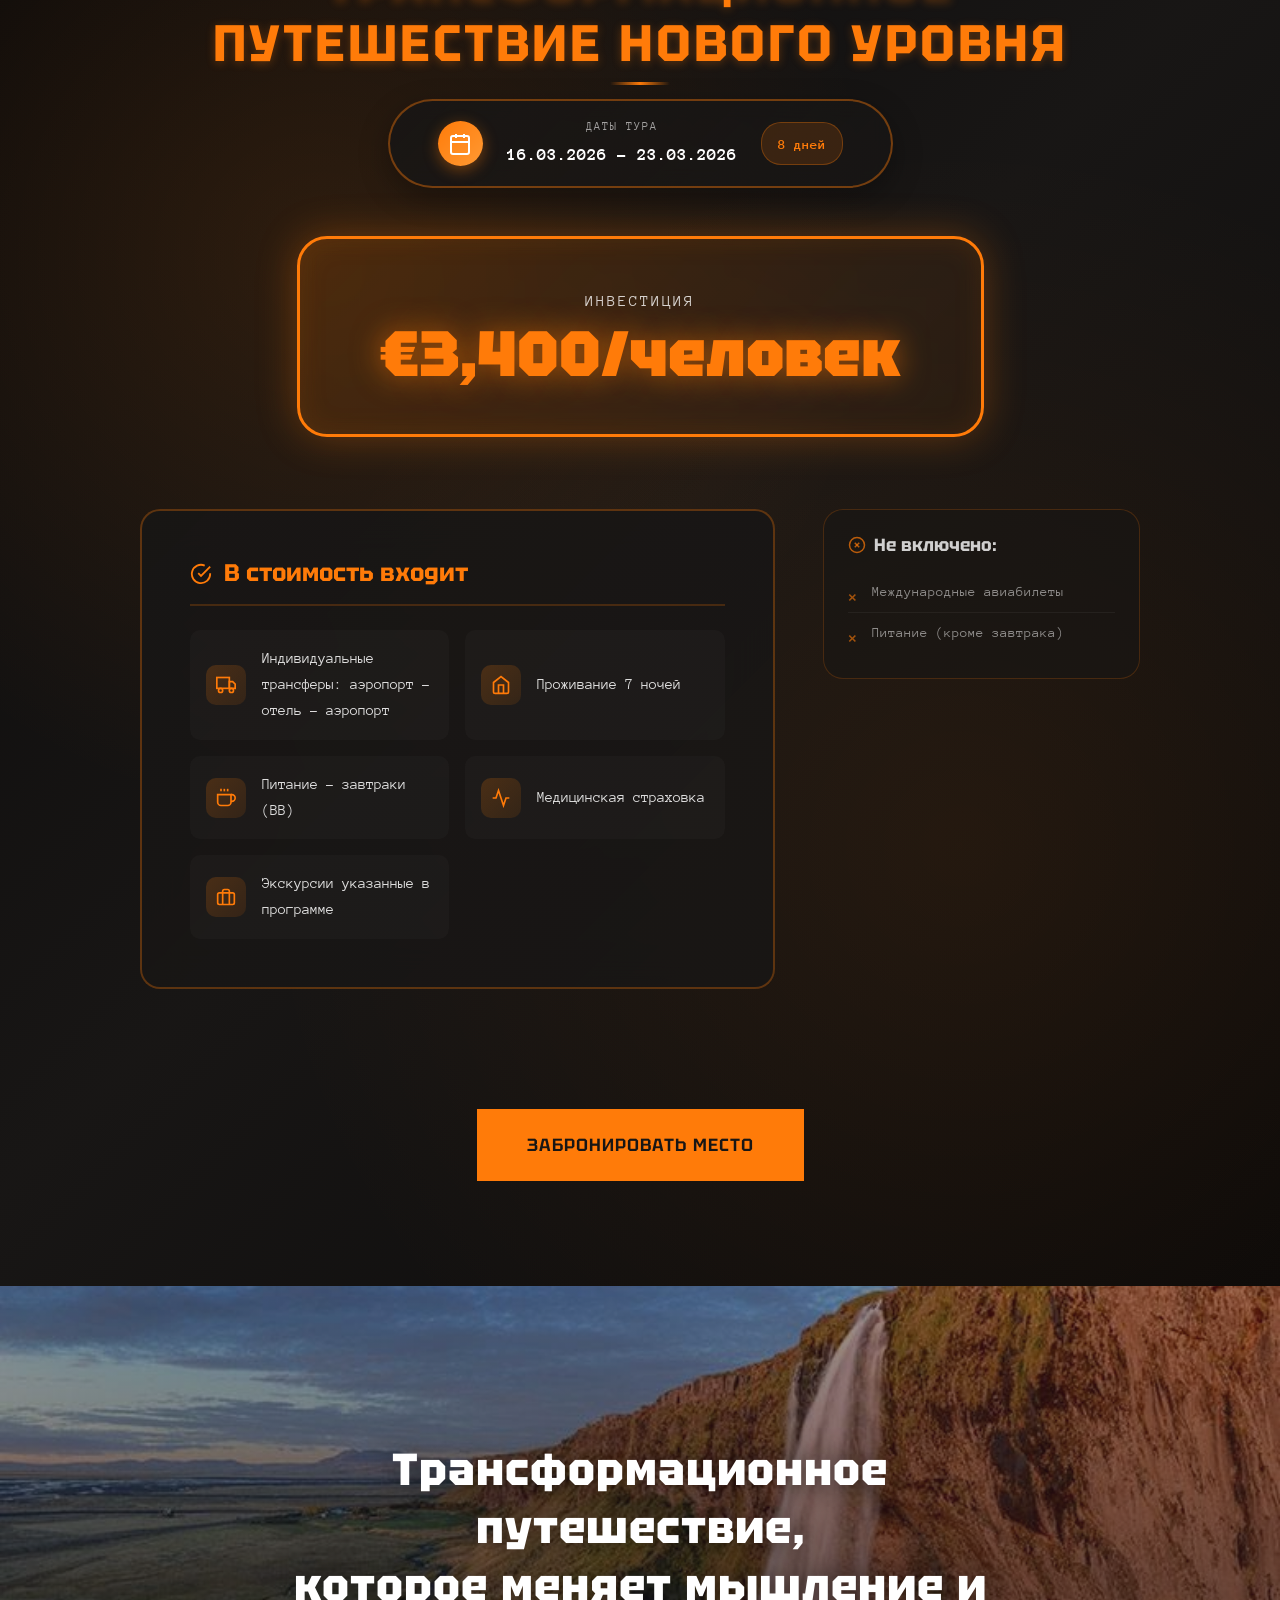
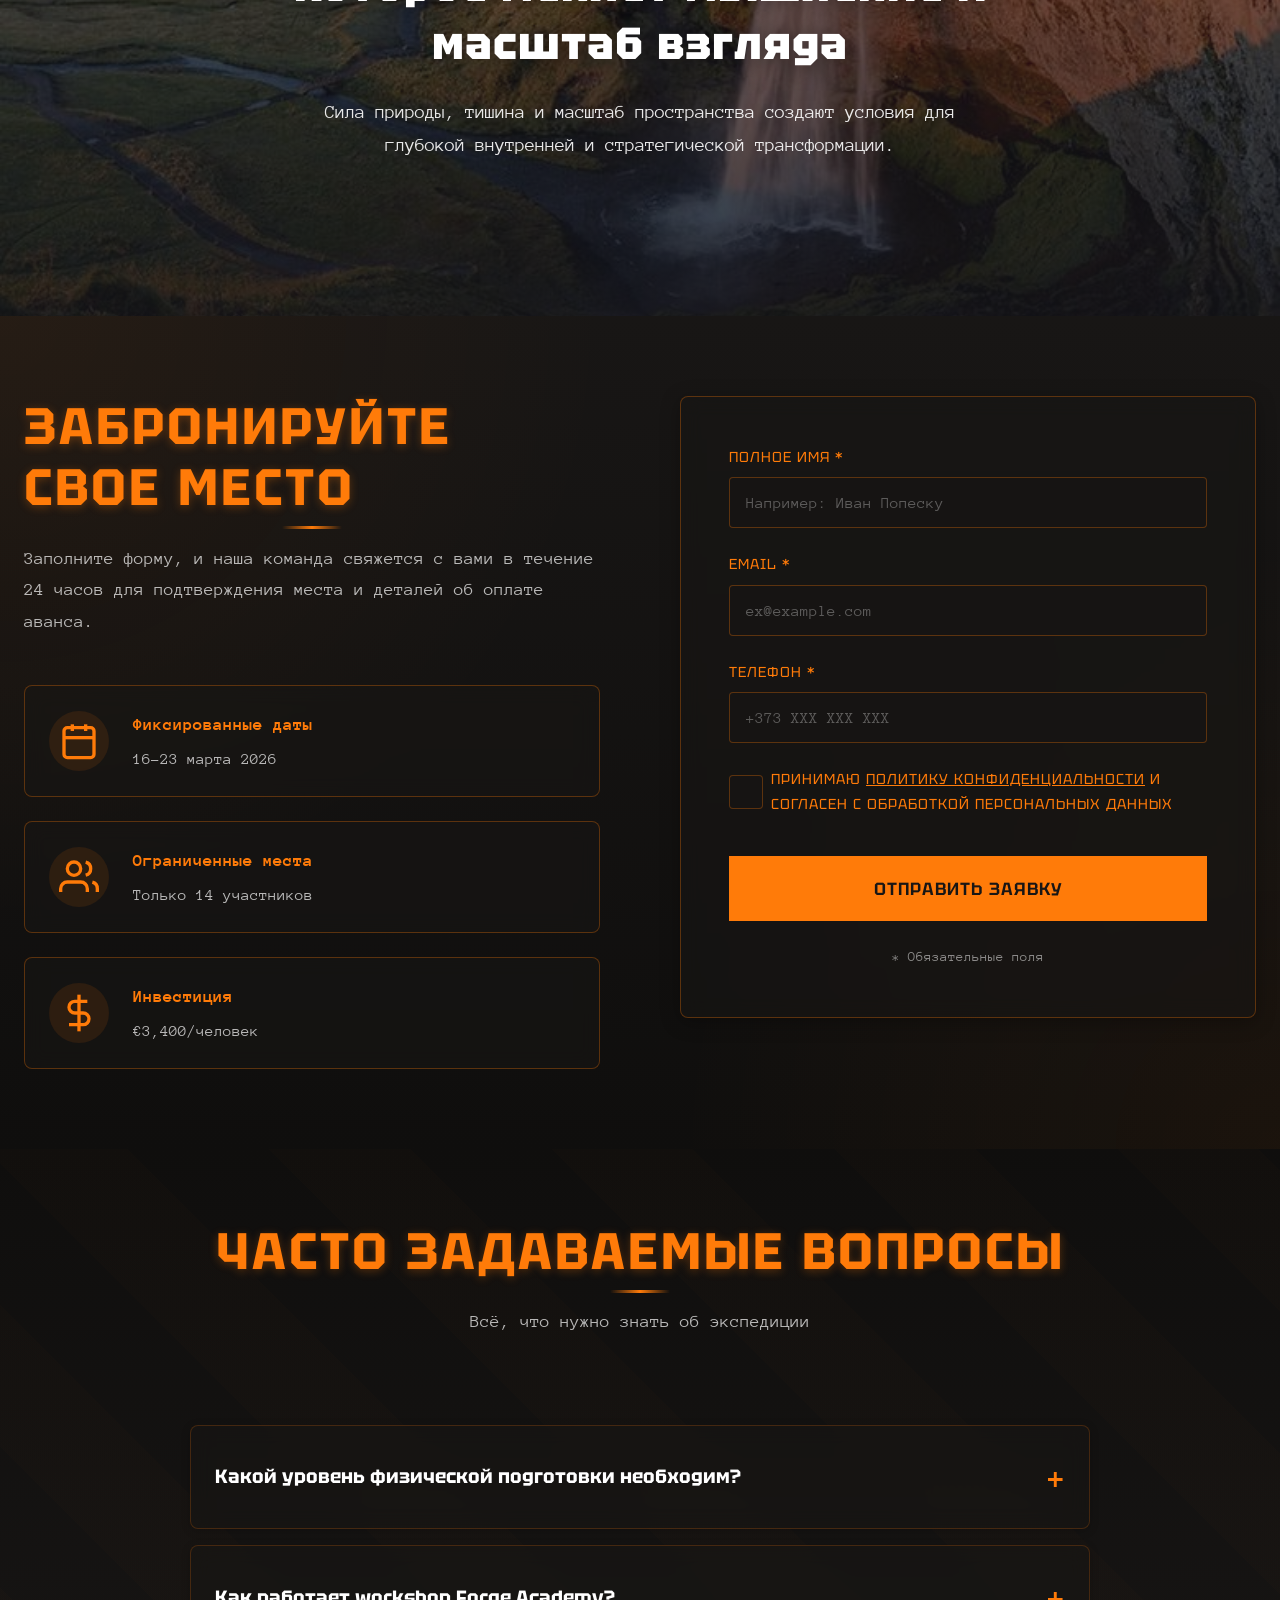
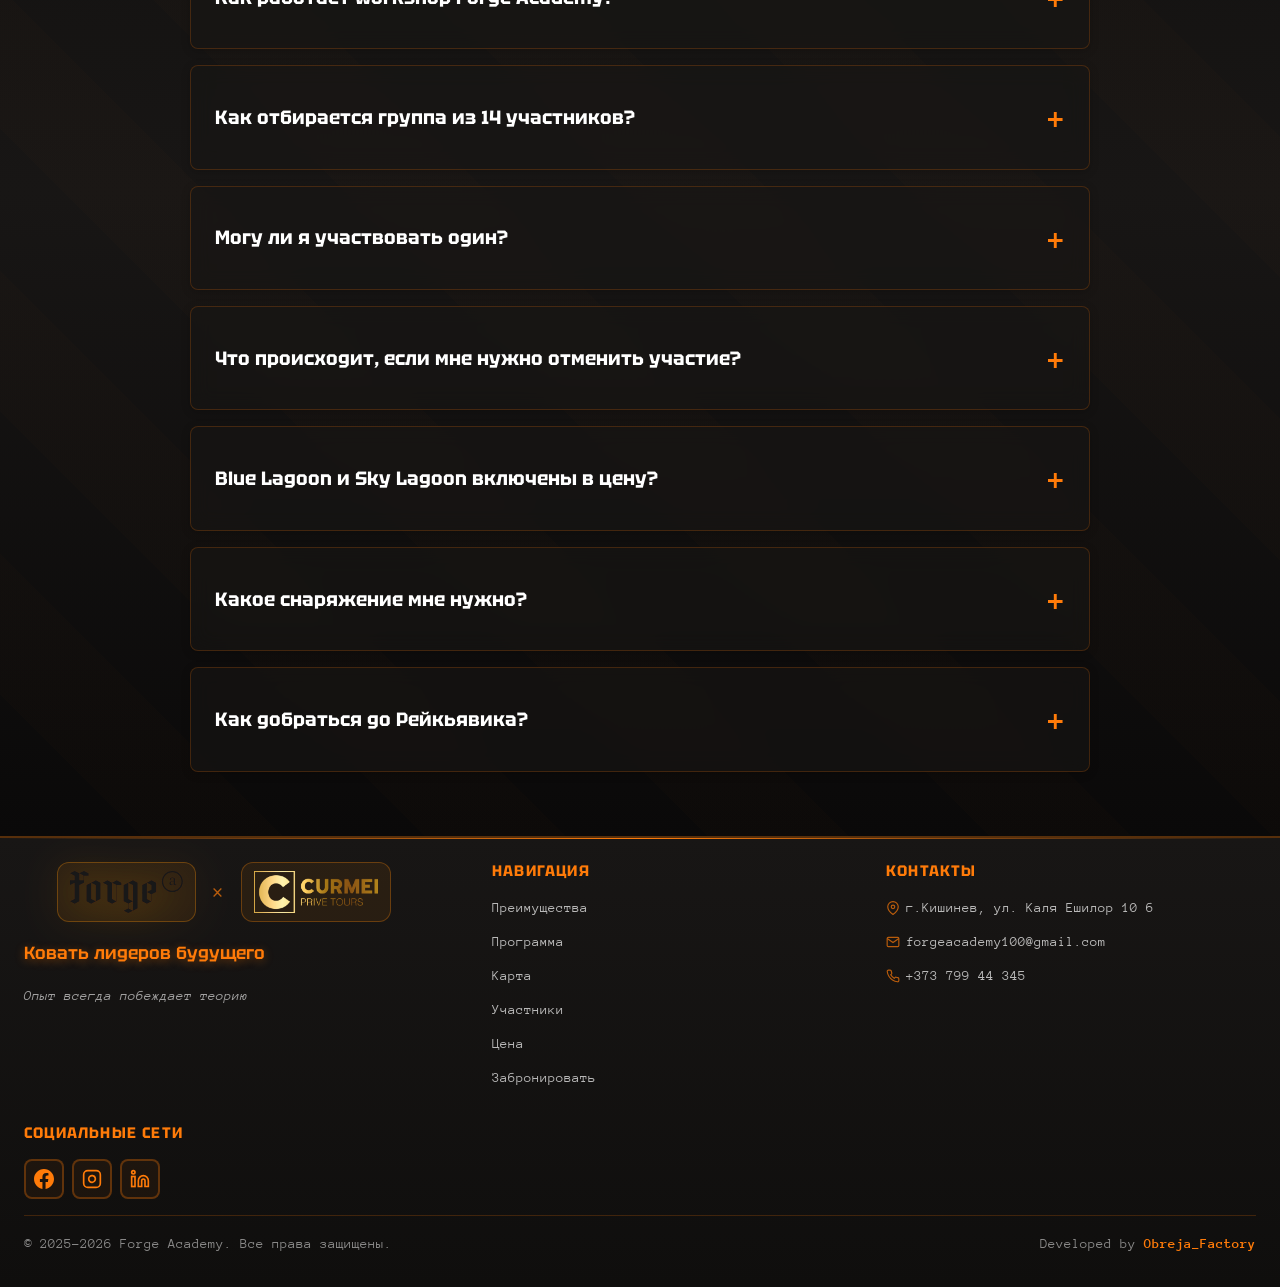
==== commit ea384d85: "Make video responsive for all devices with proper styling" ====
--- a/index.html
+++ b/index.html
@@ -717,13 +717,13 @@
         </div>
 
         <!-- Video Autoplay Section -->
-        <div class="video-autoplay-container" data-aos="fade-up" style="max-width: 700px; margin: 4rem auto 0; border-radius: 16px; overflow: hidden; box-shadow: 0 15px 50px rgba(0, 0, 0, 0.4), 0 0 30px rgba(255, 123, 9, 0.1); border: 1px solid rgba(255, 123, 9, 0.15);">
-            <video id="autoplayVideo" controls playsinline loop poster="assets/images/photo_2026-01-02_10-43-45.webp" style="width: 100%; display: block;">
+        <div class="video-autoplay-container" data-aos="fade-up">
+            <video id="autoplayVideo" controls muted playsinline loop poster="assets/images/photo_2026-01-02_10-43-45.webp">
                 <source src="assets/videos/video-froge.mp4" type="video/mp4">
             </video>
         </div>
-        <div style="text-align: center; margin-top: 1.5rem;" data-aos="fade-up">
-            <a href="https://www.instagram.com/reel/DSmSihuDUAq/?igsh=ZWdvemxuY2Nubm5r" target="_blank" rel="noopener noreferrer" style="display: inline-flex; align-items: center; gap: 0.5rem; color: var(--forge-flame); text-decoration: none; font-weight: 600; transition: all 0.3s ease;">
+        <div class="video-instagram-link" data-aos="fade-up">
+            <a href="https://www.instagram.com/reel/DSmSihuDUAq/?igsh=ZWdvemxuY2Nubm5r" target="_blank" rel="noopener noreferrer">
                 <svg width="20" height="20" viewBox="0 0 24 24" fill="none" stroke="currentColor" stroke-width="2">
                     <rect x="2" y="2" width="20" height="20" rx="5" ry="5"></rect>
                     <path d="M16 11.37A4 4 0 1 1 12.63 8 4 4 0 0 1 16 11.37z"></path>
--- a/assets/css/style.css
+++ b/assets/css/style.css
@@ -4322,6 +4322,102 @@
 }
 
 /* ============================================
+   VIDEO AUTOPLAY SECTION
+   ============================================ */
+
+.video-autoplay-container {
+    max-width: 800px;
+    margin: 4rem auto 0;
+    border-radius: 20px;
+    overflow: hidden;
+    box-shadow: 0 15px 50px rgba(0, 0, 0, 0.5), 0 0 40px rgba(255, 123, 9, 0.15);
+    border: 2px solid rgba(255, 123, 9, 0.2);
+    background: var(--obsidian-black);
+    position: relative;
+}
+
+.video-autoplay-container video {
+    width: 100%;
+    height: auto;
+    display: block;
+    aspect-ratio: 9 / 16;
+    object-fit: cover;
+    background: #000;
+}
+
+/* Video controls styling */
+.video-autoplay-container video::-webkit-media-controls-panel {
+    background: linear-gradient(to top, rgba(0,0,0,0.8), transparent);
+}
+
+.video-instagram-link {
+    text-align: center;
+    margin-top: 1.5rem;
+}
+
+.video-instagram-link a {
+    display: inline-flex;
+    align-items: center;
+    gap: 0.5rem;
+    color: var(--forge-flame);
+    text-decoration: none;
+    font-weight: 600;
+    font-size: 1rem;
+    padding: 0.75rem 1.5rem;
+    border-radius: 30px;
+    background: rgba(255, 123, 9, 0.1);
+    border: 1px solid rgba(255, 123, 9, 0.3);
+    transition: all 0.3s ease;
+}
+
+.video-instagram-link a:hover {
+    background: rgba(255, 123, 9, 0.2);
+    transform: translateY(-2px);
+    box-shadow: 0 5px 20px rgba(255, 123, 9, 0.3);
+}
+
+/* Tablet - Video Styles */
+@media (max-width: 992px) {
+    .video-autoplay-container {
+        max-width: 600px;
+        margin: 3rem auto 0;
+        border-radius: 16px;
+    }
+}
+
+/* Mobile - Video Styles */
+@media (max-width: 768px) {
+    .video-autoplay-container {
+        max-width: 100%;
+        margin: 2.5rem 1rem 0;
+        border-radius: 14px;
+    }
+    
+    .video-instagram-link a {
+        font-size: 0.9rem;
+        padding: 0.6rem 1.2rem;
+    }
+}
+
+/* Small Mobile - Video Styles */
+@media (max-width: 480px) {
+    .video-autoplay-container {
+        margin: 2rem 0.5rem 0;
+        border-radius: 12px;
+        border-width: 1px;
+    }
+    
+    .video-instagram-link {
+        margin-top: 1rem;
+    }
+    
+    .video-instagram-link a {
+        font-size: 0.85rem;
+        padding: 0.5rem 1rem;
+    }
+}
+
+/* ============================================
    UTILITY CLASSES
    ============================================ */
 
--- a/assets/css/style.css
+++ b/assets/css/style.css
@@ -4322,6 +4322,102 @@
 }
 
 /* ============================================
+   VIDEO AUTOPLAY SECTION
+   ============================================ */
+
+.video-autoplay-container {
+    max-width: 800px;
+    margin: 4rem auto 0;
+    border-radius: 20px;
+    overflow: hidden;
+    box-shadow: 0 15px 50px rgba(0, 0, 0, 0.5), 0 0 40px rgba(255, 123, 9, 0.15);
+    border: 2px solid rgba(255, 123, 9, 0.2);
+    background: var(--obsidian-black);
+    position: relative;
+}
+
+.video-autoplay-container video {
+    width: 100%;
+    height: auto;
+    display: block;
+    aspect-ratio: 9 / 16;
+    object-fit: cover;
+    background: #000;
+}
+
+/* Video controls styling */
+.video-autoplay-container video::-webkit-media-controls-panel {
+    background: linear-gradient(to top, rgba(0,0,0,0.8), transparent);
+}
+
+.video-instagram-link {
+    text-align: center;
+    margin-top: 1.5rem;
+}
+
+.video-instagram-link a {
+    display: inline-flex;
+    align-items: center;
+    gap: 0.5rem;
+    color: var(--forge-flame);
+    text-decoration: none;
+    font-weight: 600;
+    font-size: 1rem;
+    padding: 0.75rem 1.5rem;
+    border-radius: 30px;
+    background: rgba(255, 123, 9, 0.1);
+    border: 1px solid rgba(255, 123, 9, 0.3);
+    transition: all 0.3s ease;
+}
+
+.video-instagram-link a:hover {
+    background: rgba(255, 123, 9, 0.2);
+    transform: translateY(-2px);
+    box-shadow: 0 5px 20px rgba(255, 123, 9, 0.3);
+}
+
+/* Tablet - Video Styles */
+@media (max-width: 992px) {
+    .video-autoplay-container {
+        max-width: 600px;
+        margin: 3rem auto 0;
+        border-radius: 16px;
+    }
+}
+
+/* Mobile - Video Styles */
+@media (max-width: 768px) {
+    .video-autoplay-container {
+        max-width: 100%;
+        margin: 2.5rem 1rem 0;
+        border-radius: 14px;
+    }
+    
+    .video-instagram-link a {
+        font-size: 0.9rem;
+        padding: 0.6rem 1.2rem;
+    }
+}
+
+/* Small Mobile - Video Styles */
+@media (max-width: 480px) {
+    .video-autoplay-container {
+        margin: 2rem 0.5rem 0;
+        border-radius: 12px;
+        border-width: 1px;
+    }
+    
+    .video-instagram-link {
+        margin-top: 1rem;
+    }
+    
+    .video-instagram-link a {
+        font-size: 0.85rem;
+        padding: 0.5rem 1rem;
+    }
+}
+
+/* ============================================
    UTILITY CLASSES
    ============================================ */
 
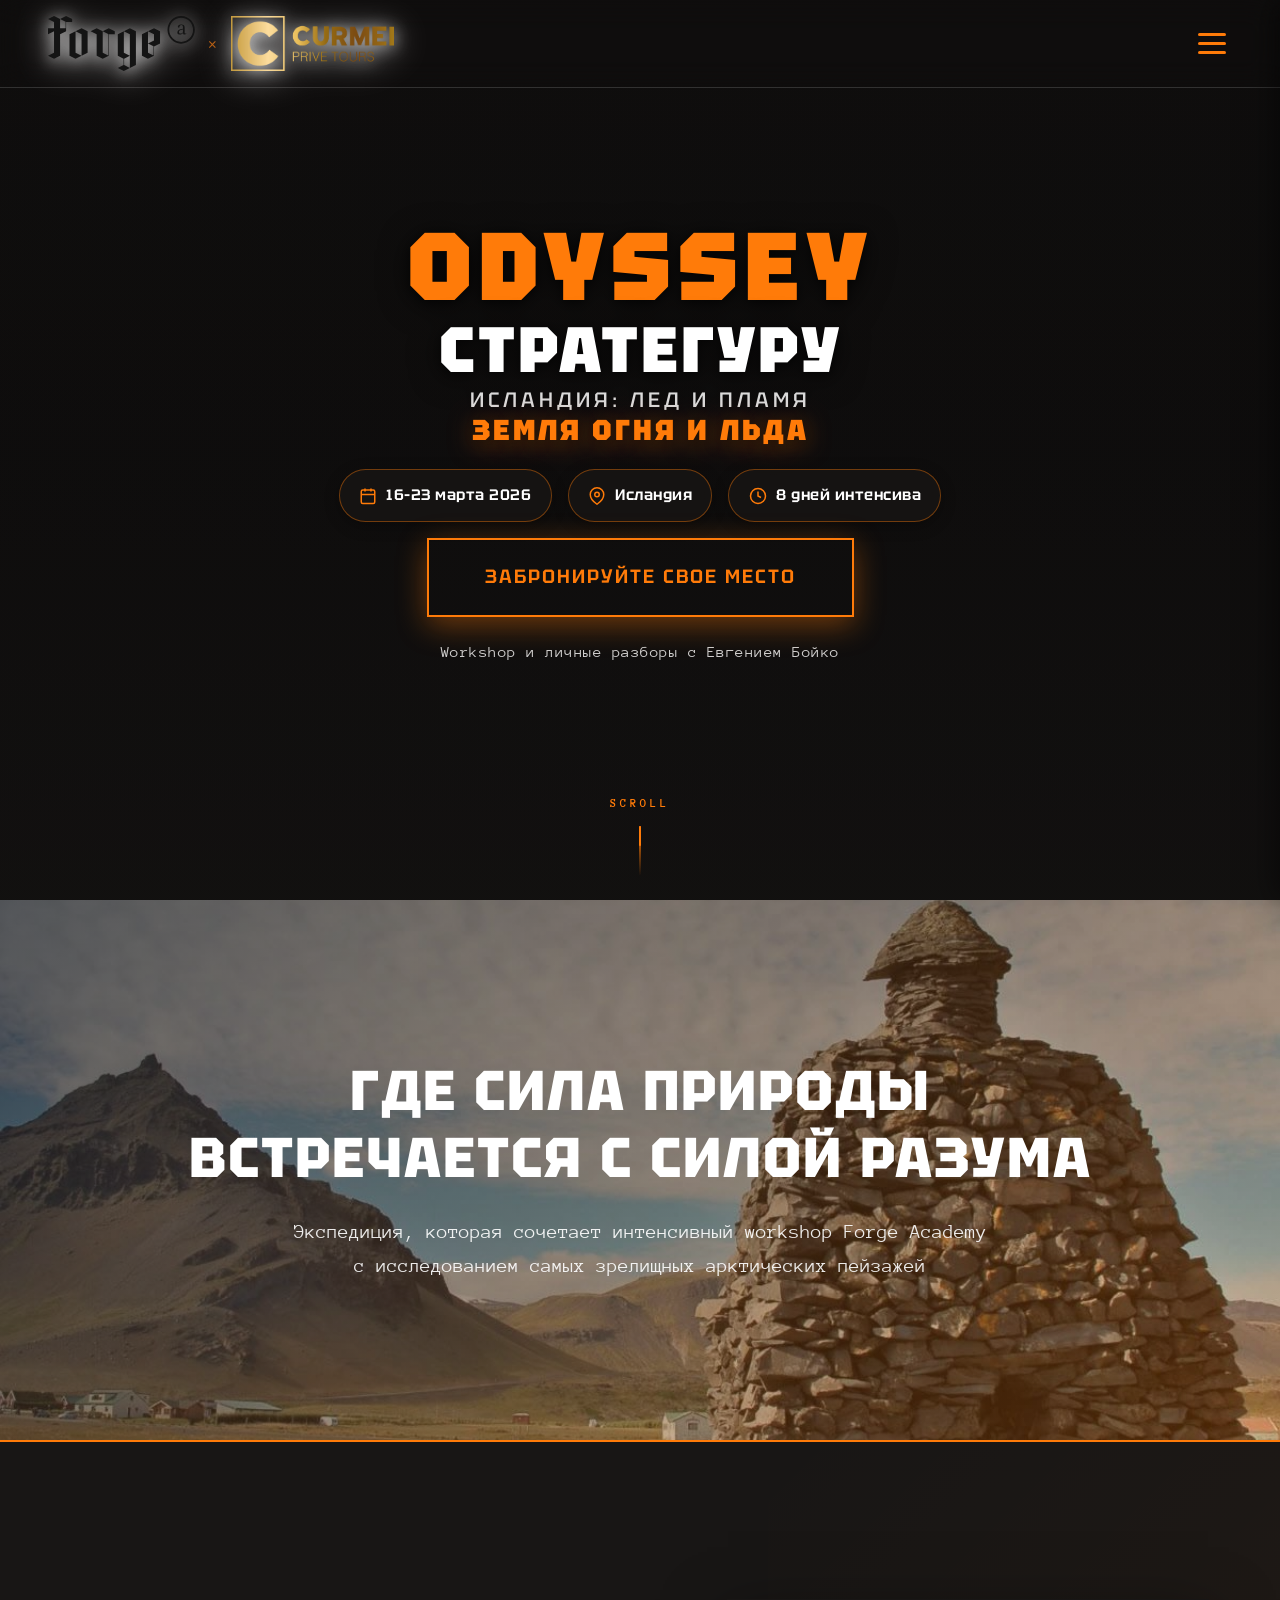
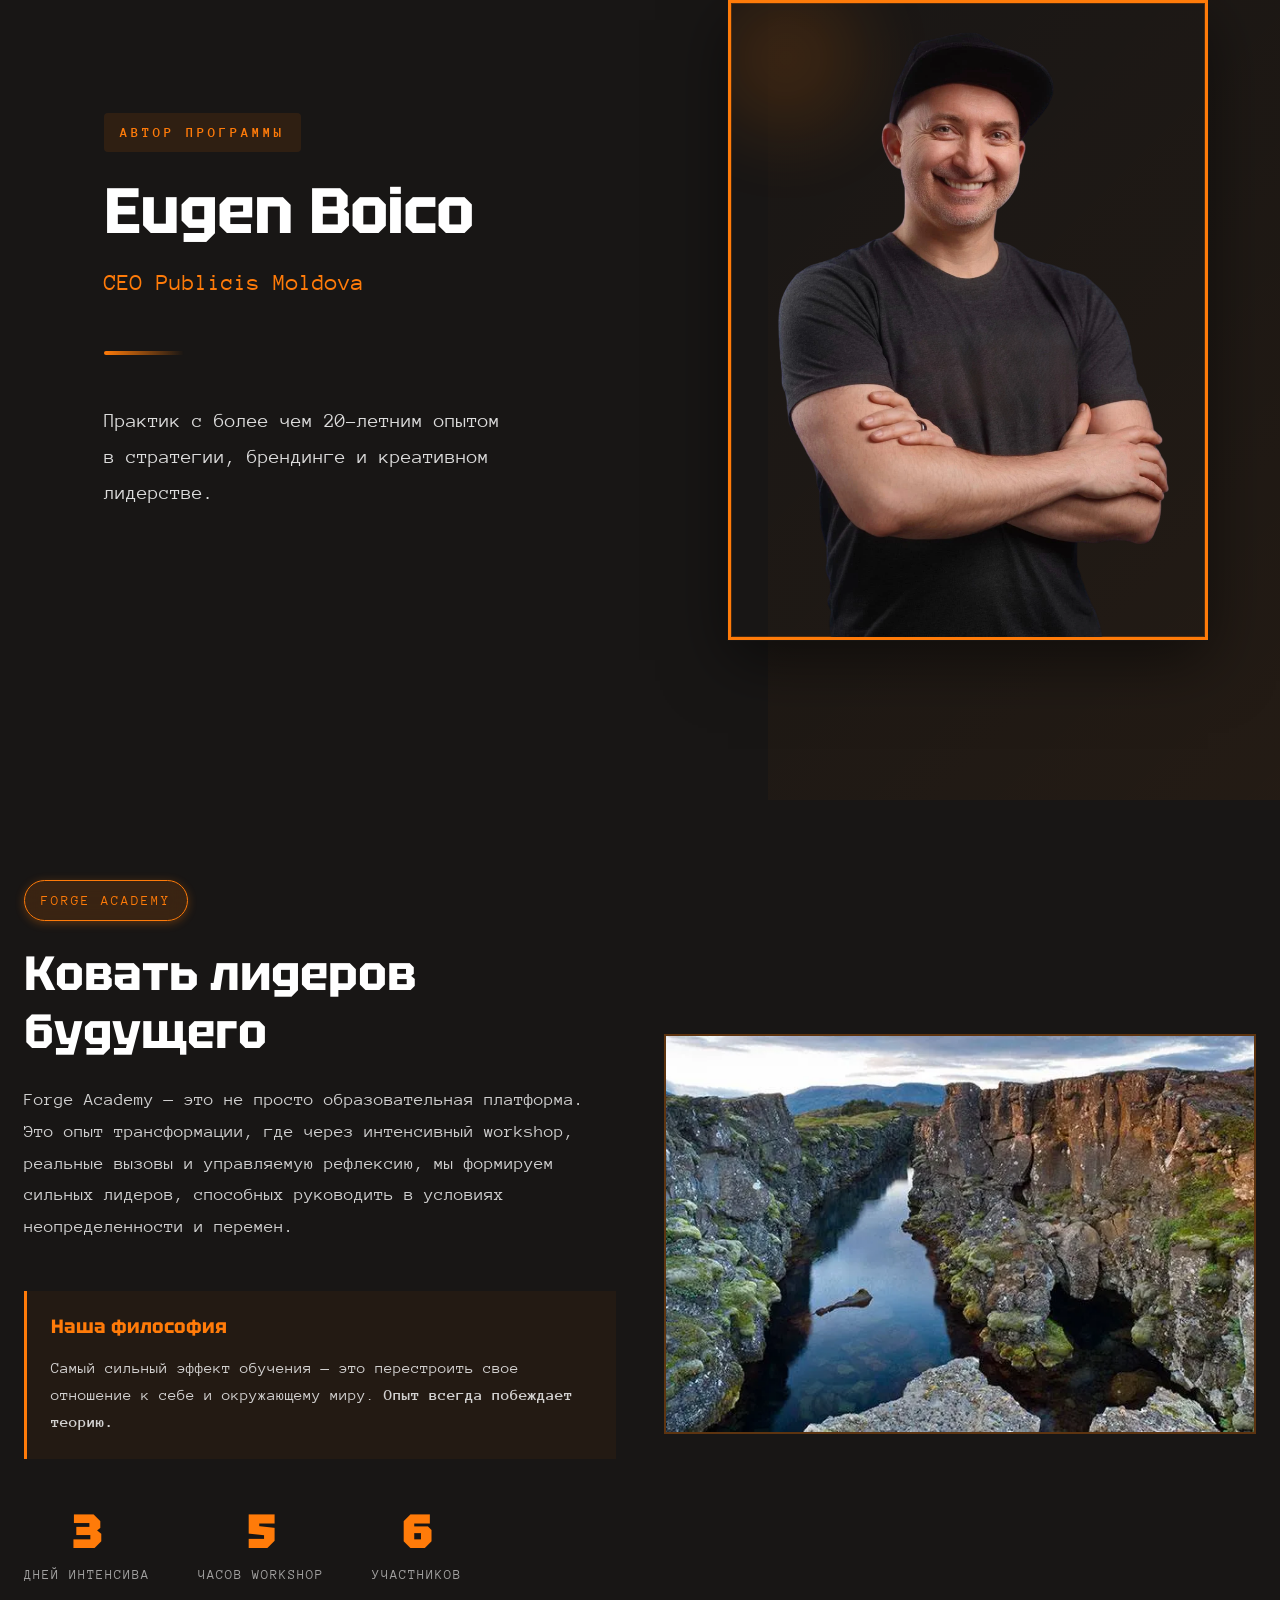
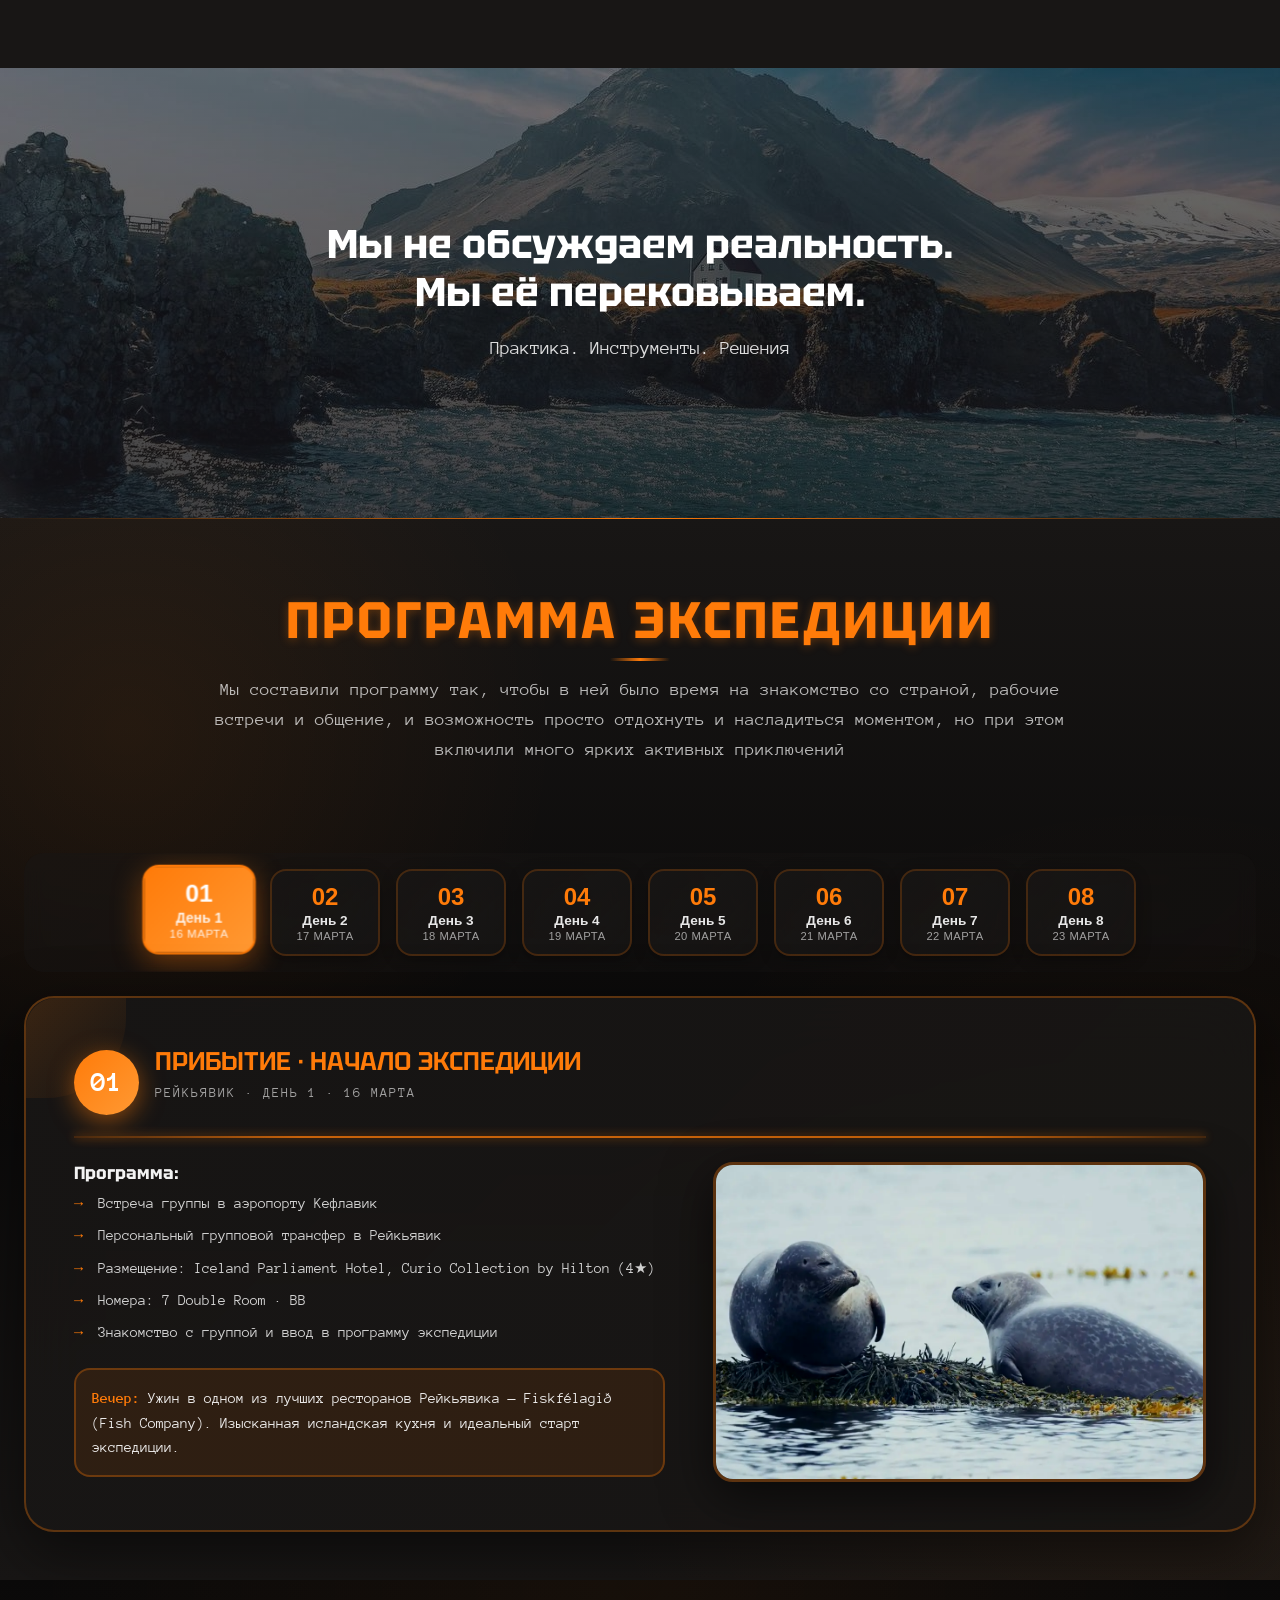
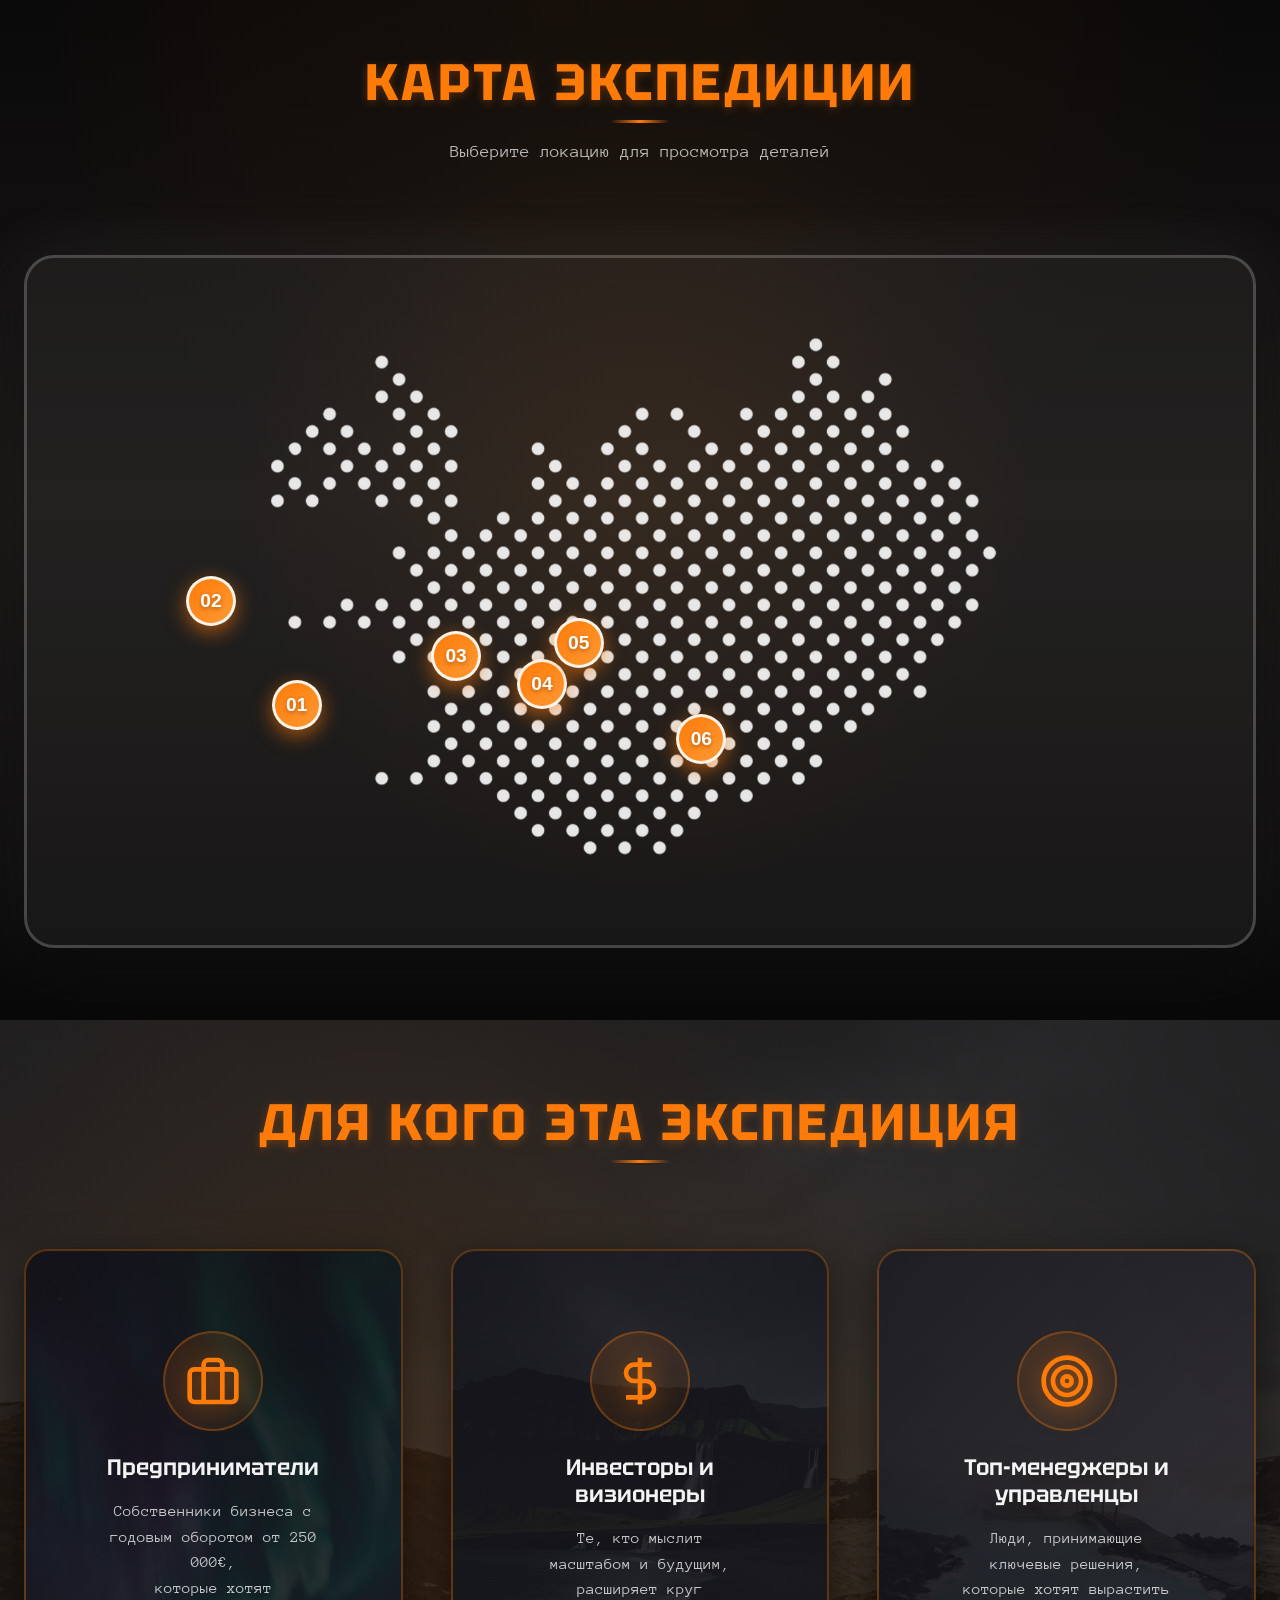
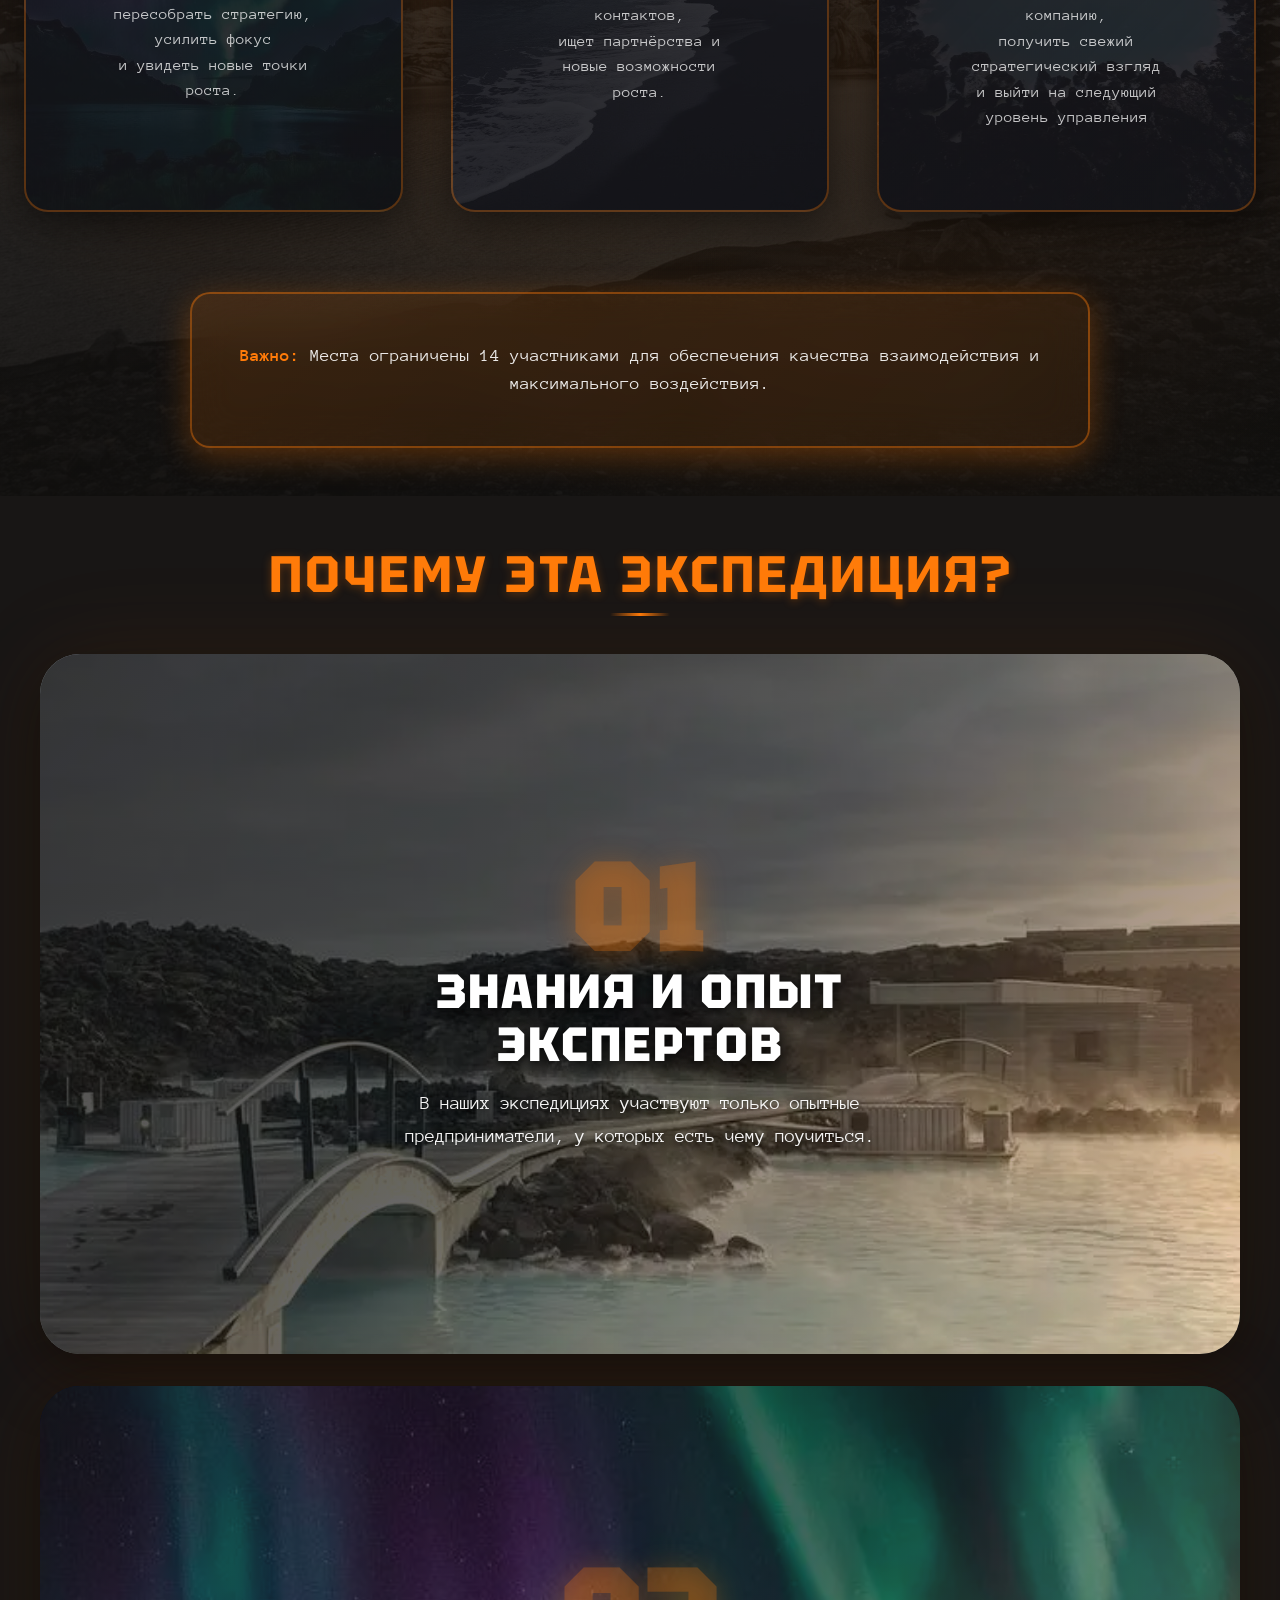
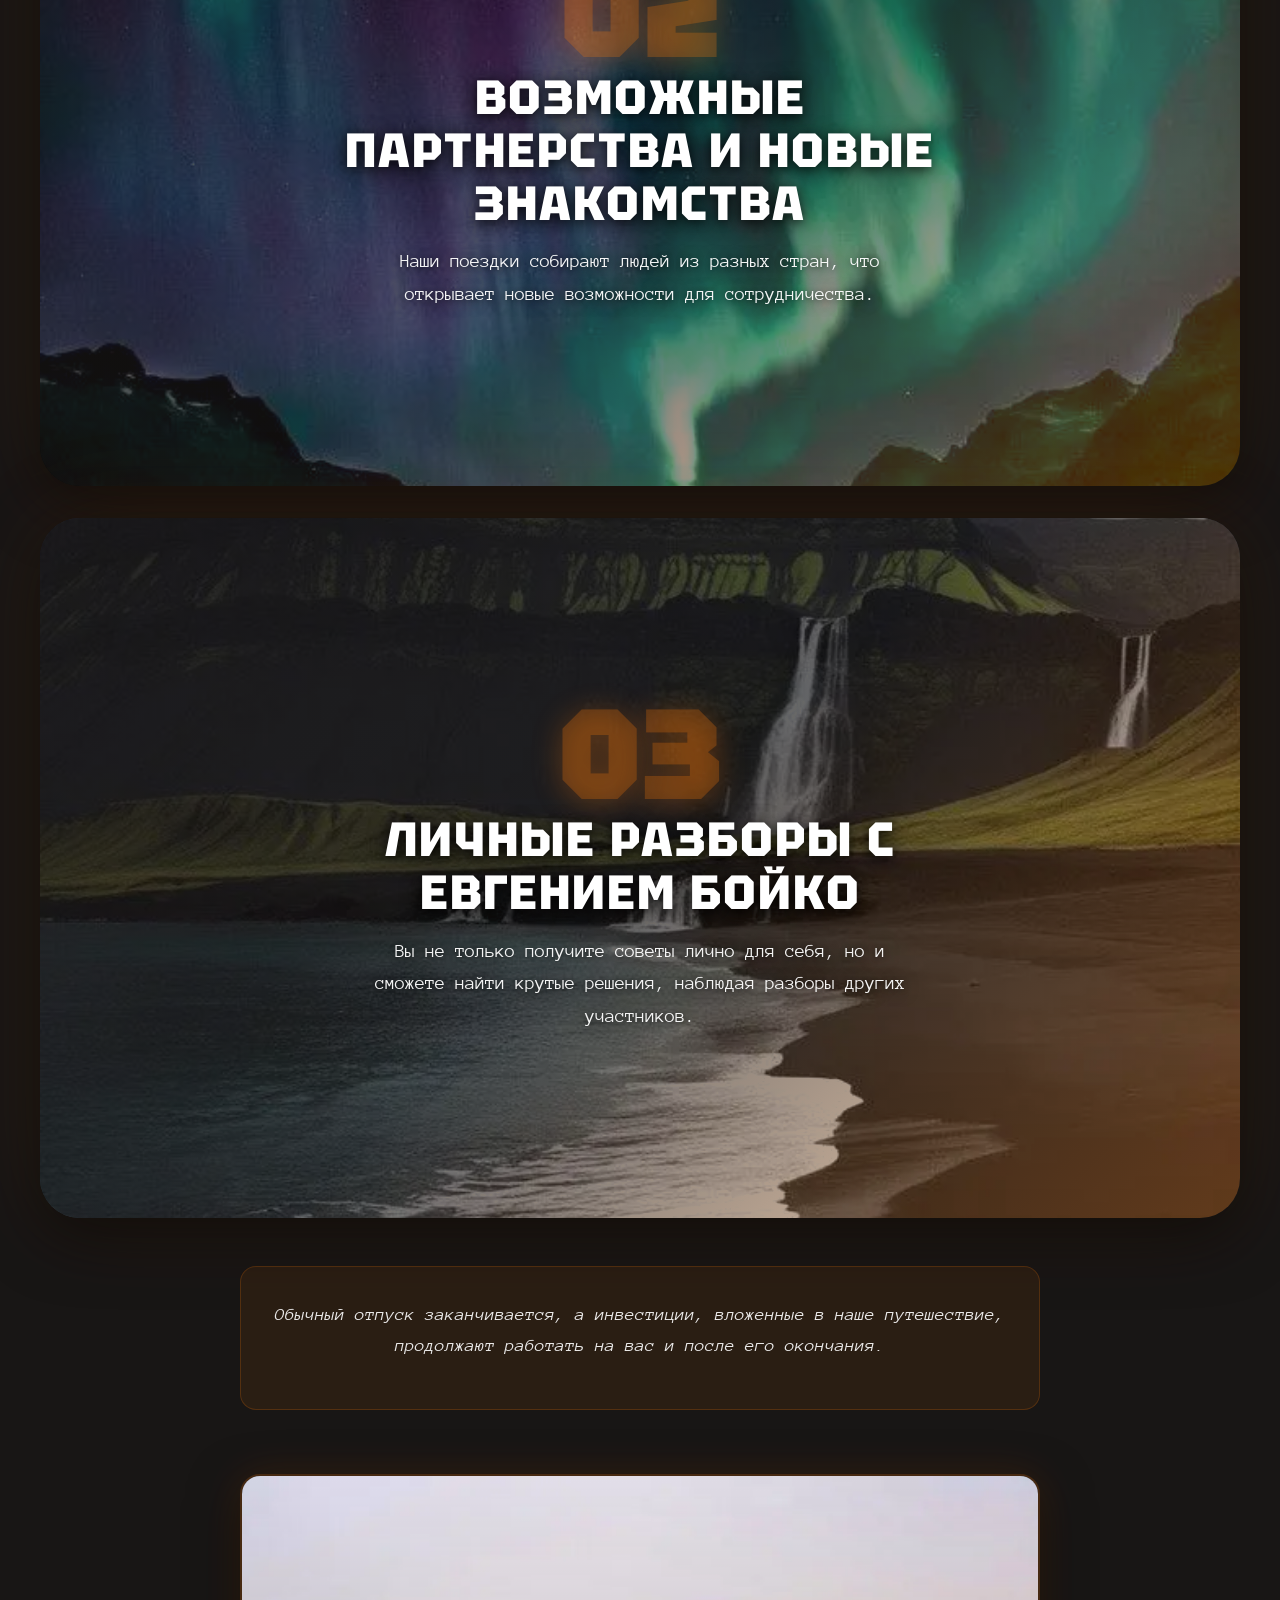
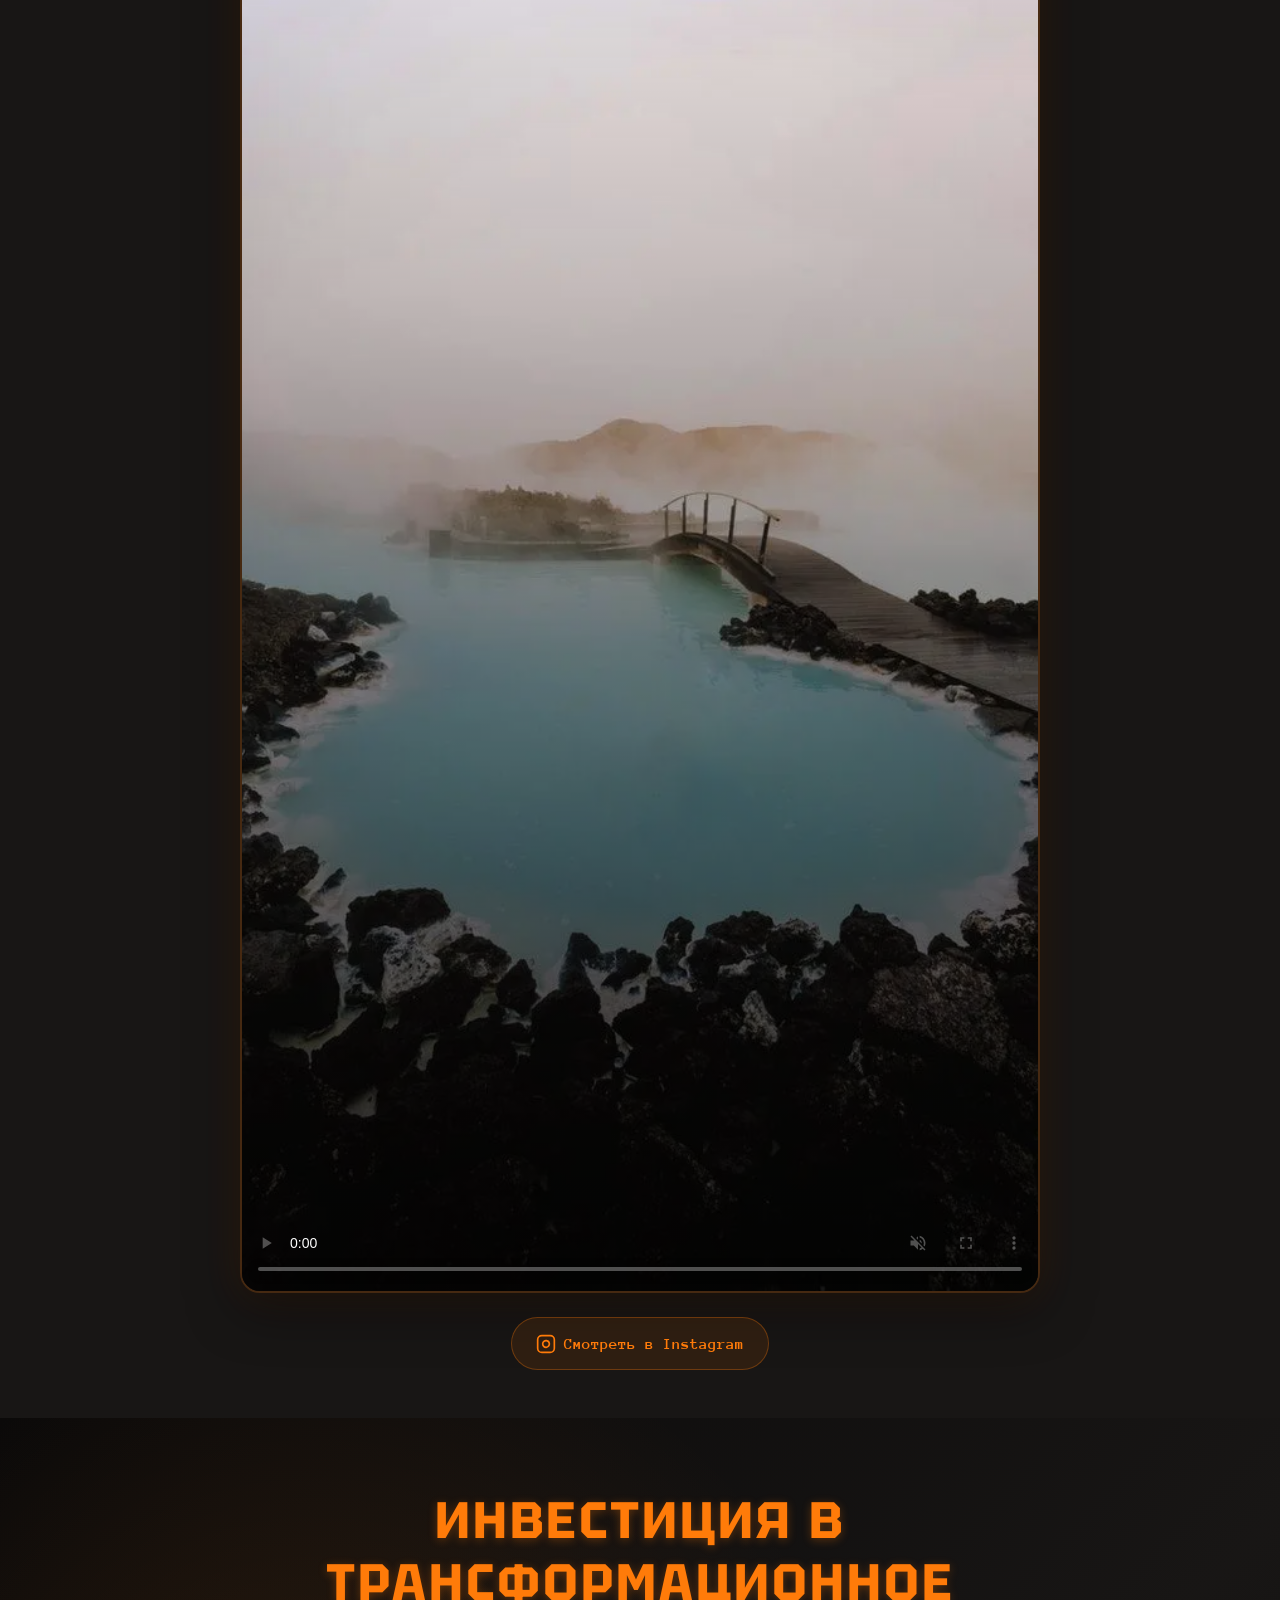
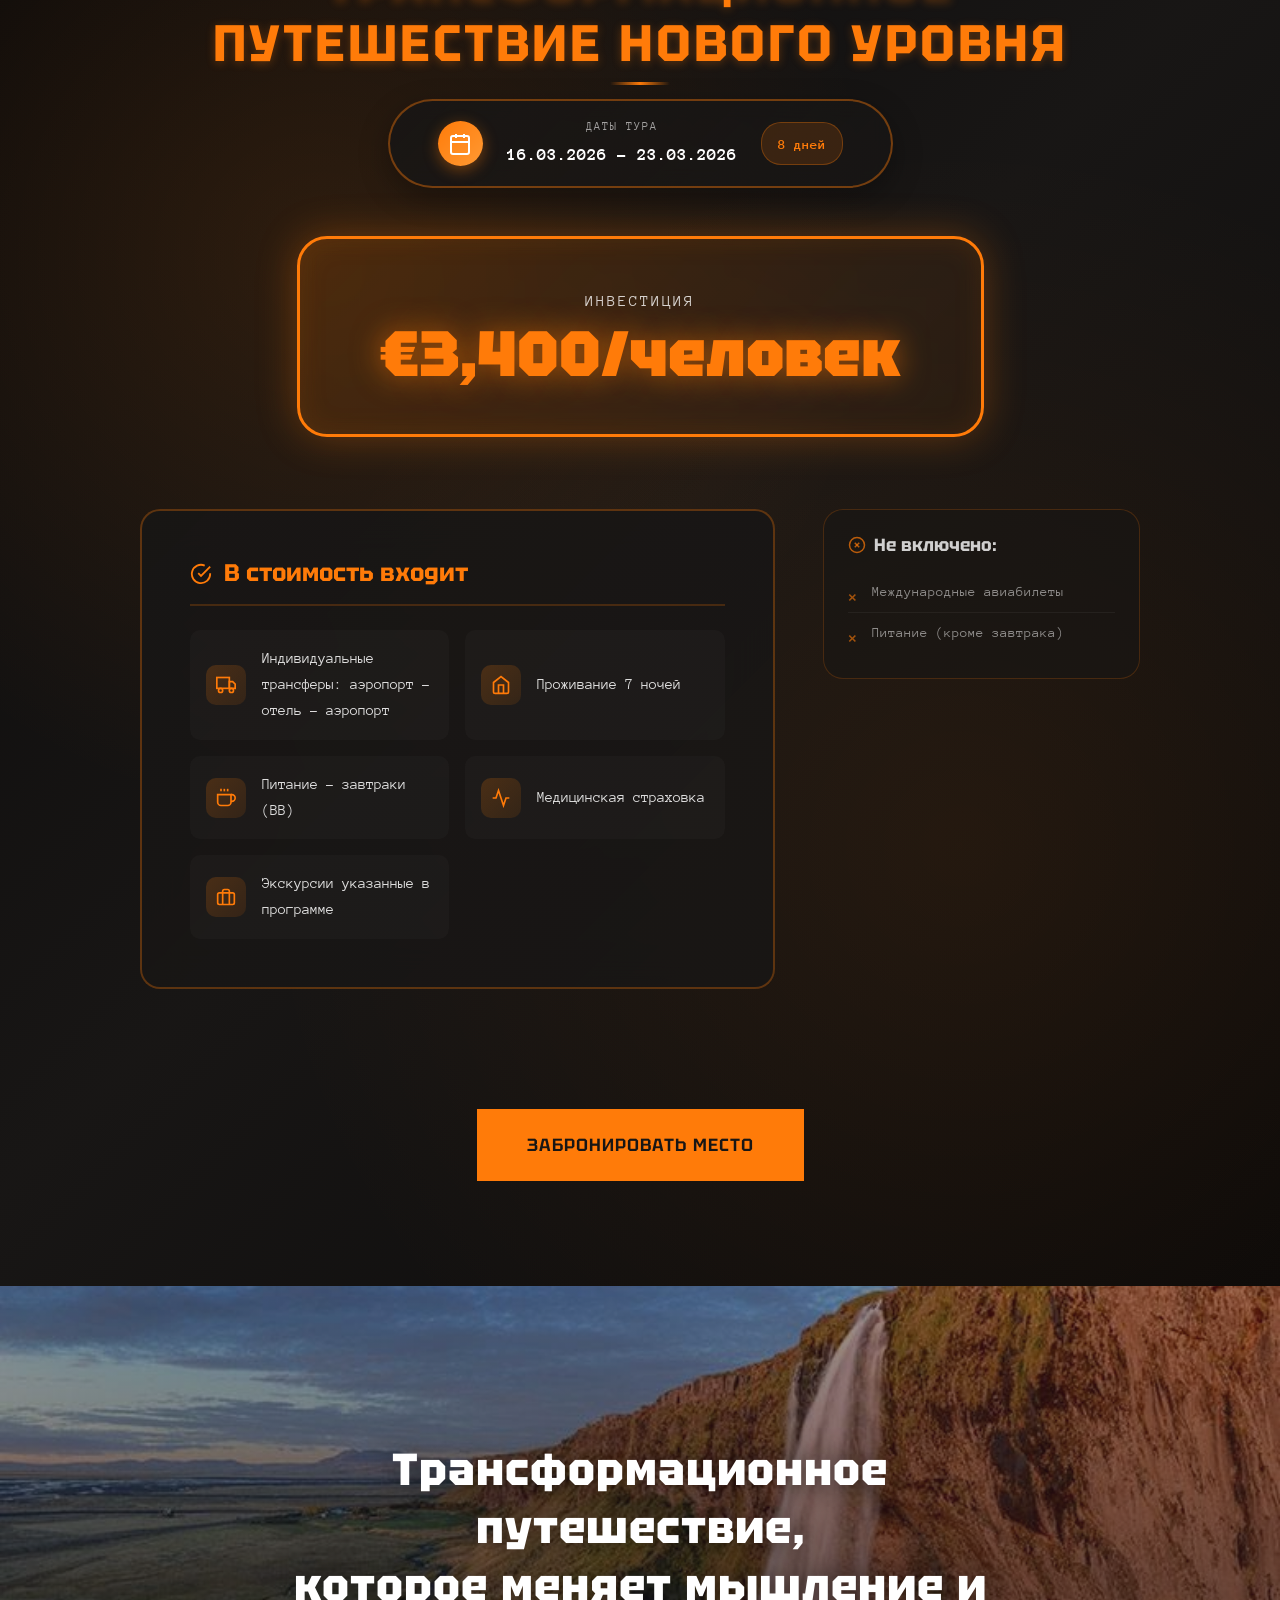
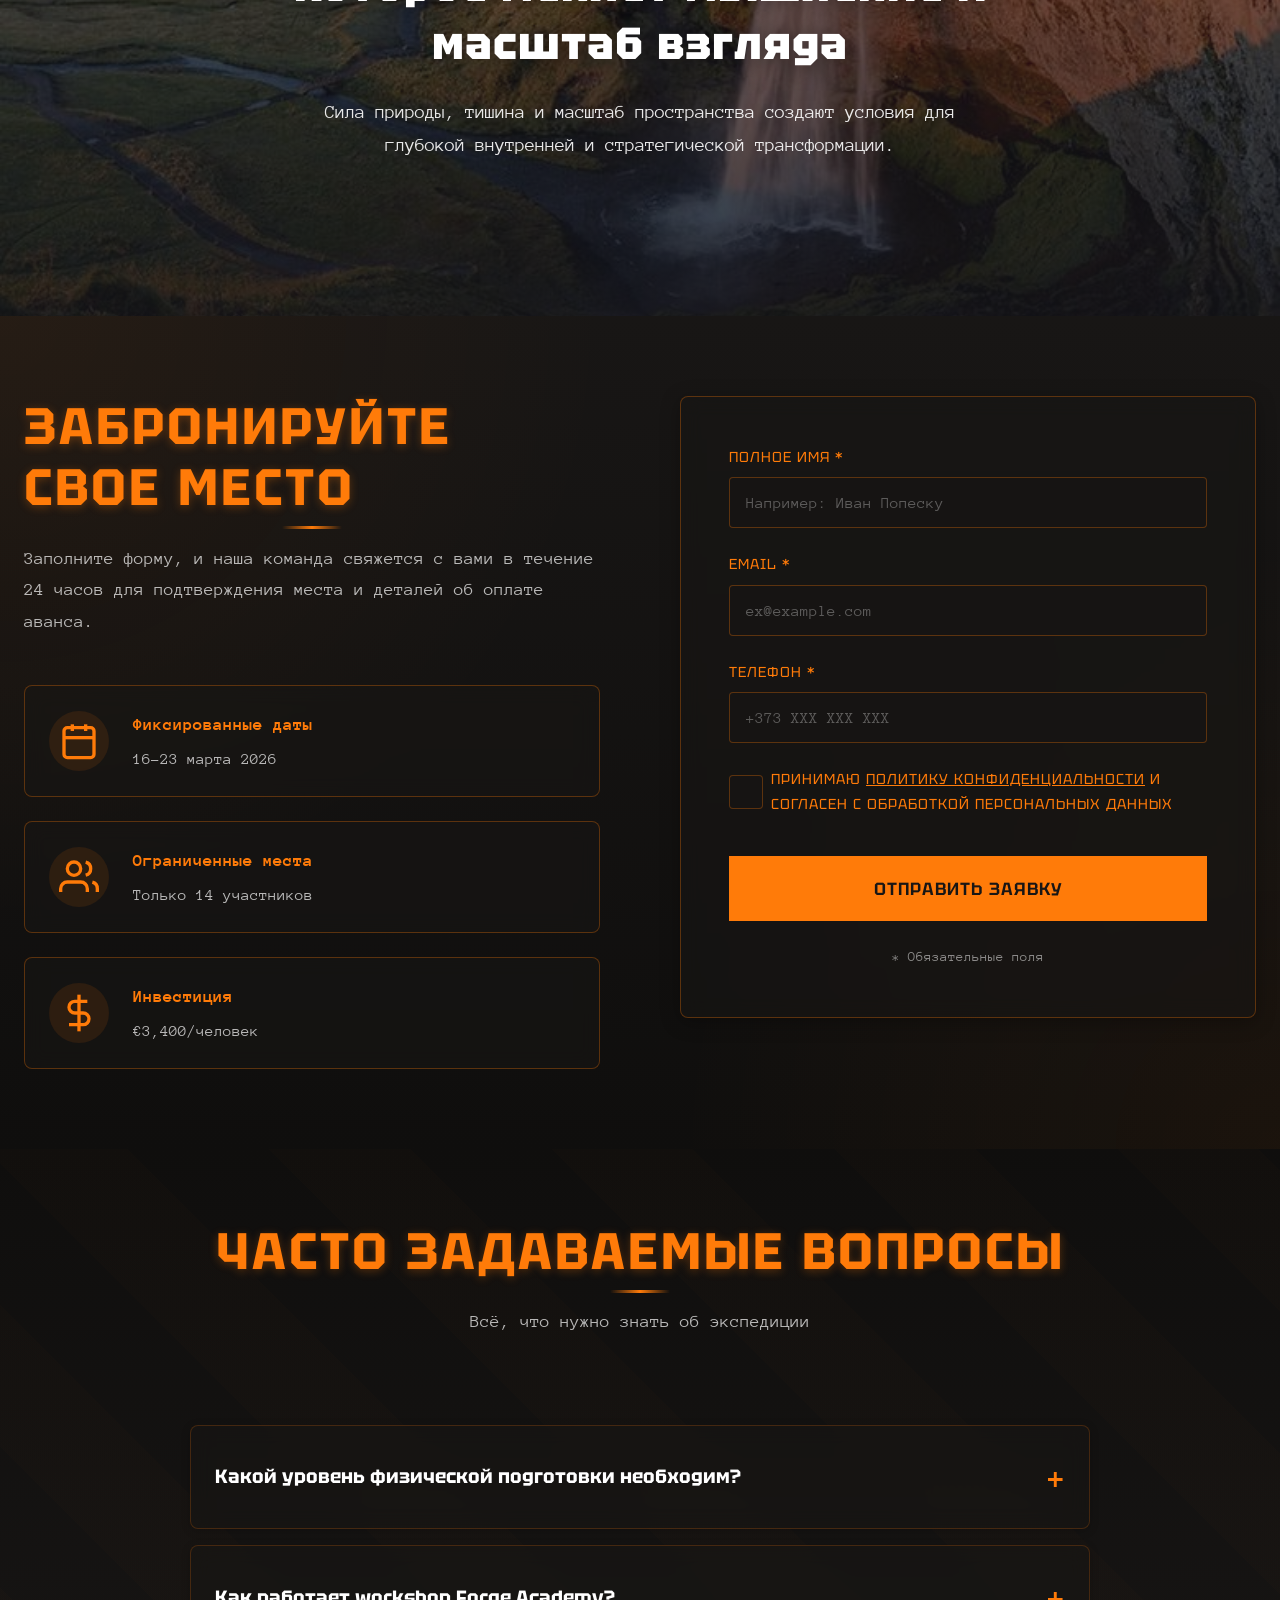
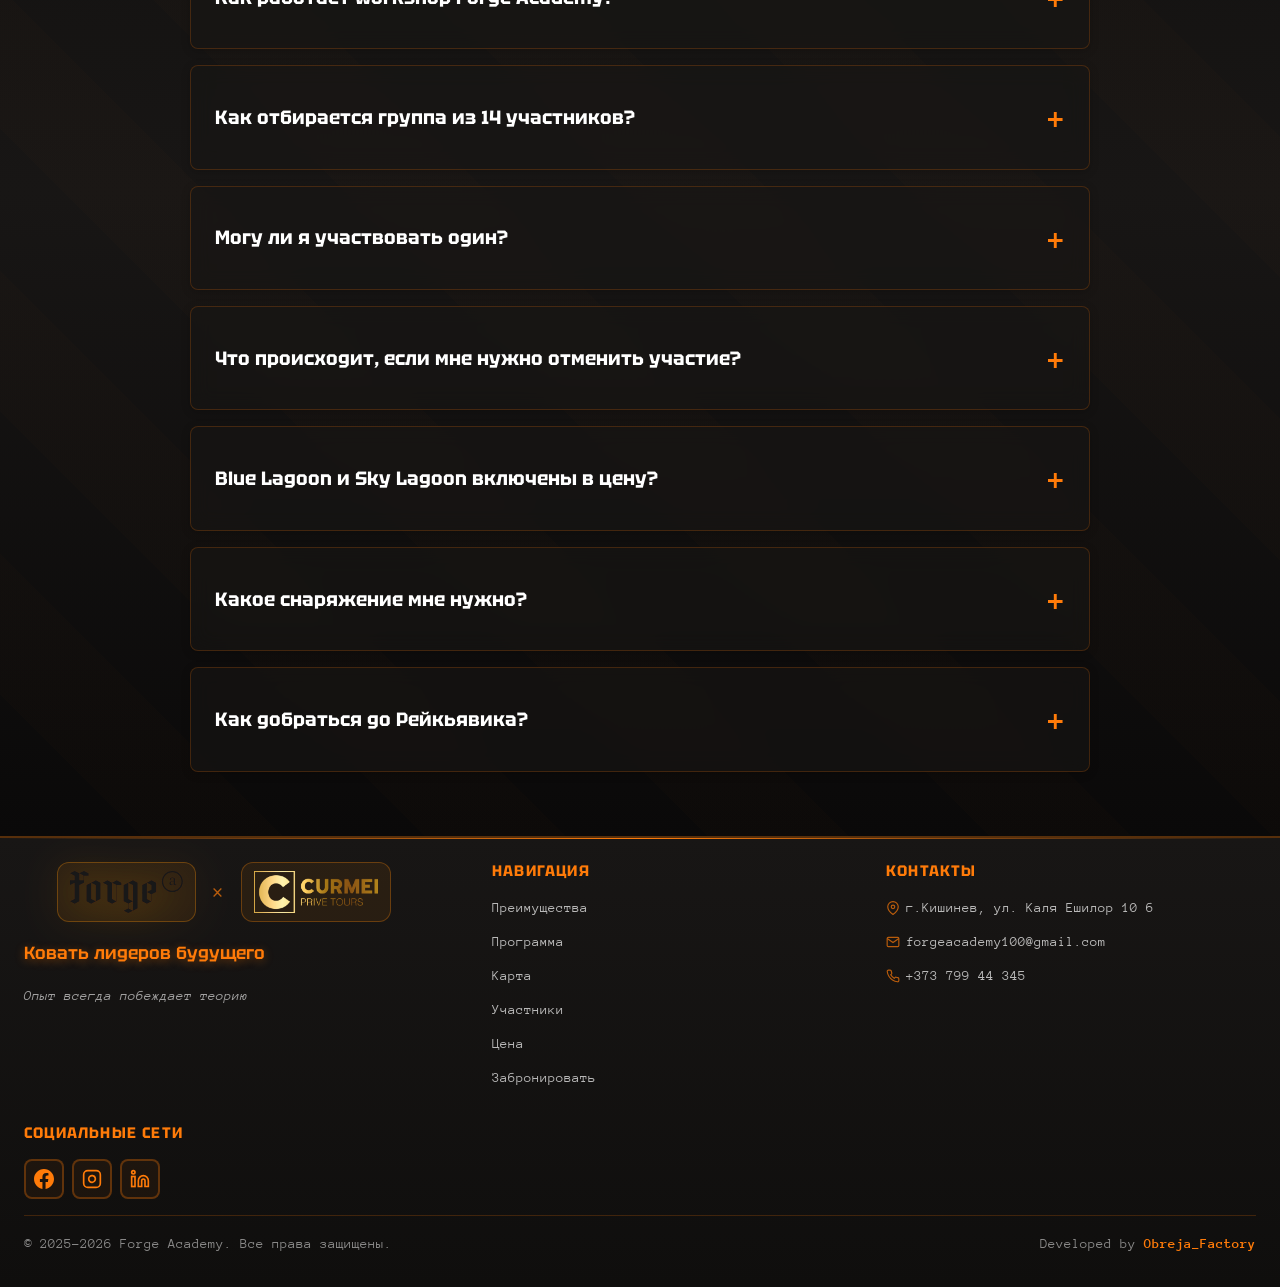
==== commit 6a4c8a58: "Fix iOS video autoplay and scroll issues" ====
--- a/index.html
+++ b/index.html
@@ -1221,22 +1221,62 @@
     <!-- Custom JavaScript -->
     <script src="assets/js/main.js" defer></script>
     
-    <!-- Video Autoplay on Scroll -->
+    <!-- Video Autoplay on Scroll (iOS Compatible) -->
     <script>
         document.addEventListener('DOMContentLoaded', function() {
-            const video = document.getElementById('autoplayVideo');
-            if (video) {
+            // iOS video autoplay fix - both videos
+            const heroVideo = document.querySelector('.hero-video');
+            const autoplayVideo = document.getElementById('autoplayVideo');
+            
+            // Function to play video with iOS fallback
+            function playVideo(video) {
+                if (video) {
+                    const playPromise = video.play();
+                    if (playPromise !== undefined) {
+                        playPromise.catch(function(error) {
+                            // Autoplay was prevented, wait for user interaction
+                            console.log('Autoplay prevented, waiting for interaction');
+                        });
+                    }
+                }
+            }
+            
+            // Try to play hero video immediately
+            if (heroVideo) {
+                playVideo(heroVideo);
+            }
+            
+            // Autoplay video when scrolled into view
+            if (autoplayVideo) {
                 const observer = new IntersectionObserver((entries) => {
                     entries.forEach(entry => {
                         if (entry.isIntersecting) {
-                            video.play();
+                            playVideo(autoplayVideo);
                         } else {
-                            video.pause();
+                            autoplayVideo.pause();
                         }
                     });
                 }, { threshold: 0.3 });
-                observer.observe(video);
+                observer.observe(autoplayVideo);
             }
+            
+            // iOS fix: Play videos after first user interaction
+            let hasInteracted = false;
+            function onFirstInteraction() {
+                if (hasInteracted) return;
+                hasInteracted = true;
+                
+                if (heroVideo) playVideo(heroVideo);
+                
+                // Remove listeners after first interaction
+                document.removeEventListener('touchstart', onFirstInteraction);
+                document.removeEventListener('click', onFirstInteraction);
+                document.removeEventListener('scroll', onFirstInteraction);
+            }
+            
+            document.addEventListener('touchstart', onFirstInteraction, { passive: true });
+            document.addEventListener('click', onFirstInteraction, { passive: true });
+            document.addEventListener('scroll', onFirstInteraction, { passive: true });
         });
     </script>
 </body>
--- a/assets/css/style.css
+++ b/assets/css/style.css
@@ -66,6 +66,13 @@
     width: 100%;
 }
 
+/* Disable smooth scroll on iOS to prevent scroll jumping */
+@supports (-webkit-touch-callout: none) {
+    html {
+        scroll-behavior: auto;
+    }
+}
+
 body {
     font-family: var(--font-body);
     background: linear-gradient(180deg, #0a0909 0%, var(--forge-coal) 50%, #0a0909 100%);
@@ -76,6 +83,9 @@
     width: 100%;
     max-width: 100vw;
     position: relative;
+    /* Prevent overscroll bounce causing issues */
+    overscroll-behavior: none;
+    overscroll-behavior-y: none;
 }
 
 /* Custom Scrollbar */
--- a/assets/css/style.css
+++ b/assets/css/style.css
@@ -66,6 +66,13 @@
     width: 100%;
 }
 
+/* Disable smooth scroll on iOS to prevent scroll jumping */
+@supports (-webkit-touch-callout: none) {
+    html {
+        scroll-behavior: auto;
+    }
+}
+
 body {
     font-family: var(--font-body);
     background: linear-gradient(180deg, #0a0909 0%, var(--forge-coal) 50%, #0a0909 100%);
@@ -76,6 +83,9 @@
     width: 100%;
     max-width: 100vw;
     position: relative;
+    /* Prevent overscroll bounce causing issues */
+    overscroll-behavior: none;
+    overscroll-behavior-y: none;
 }
 
 /* Custom Scrollbar */
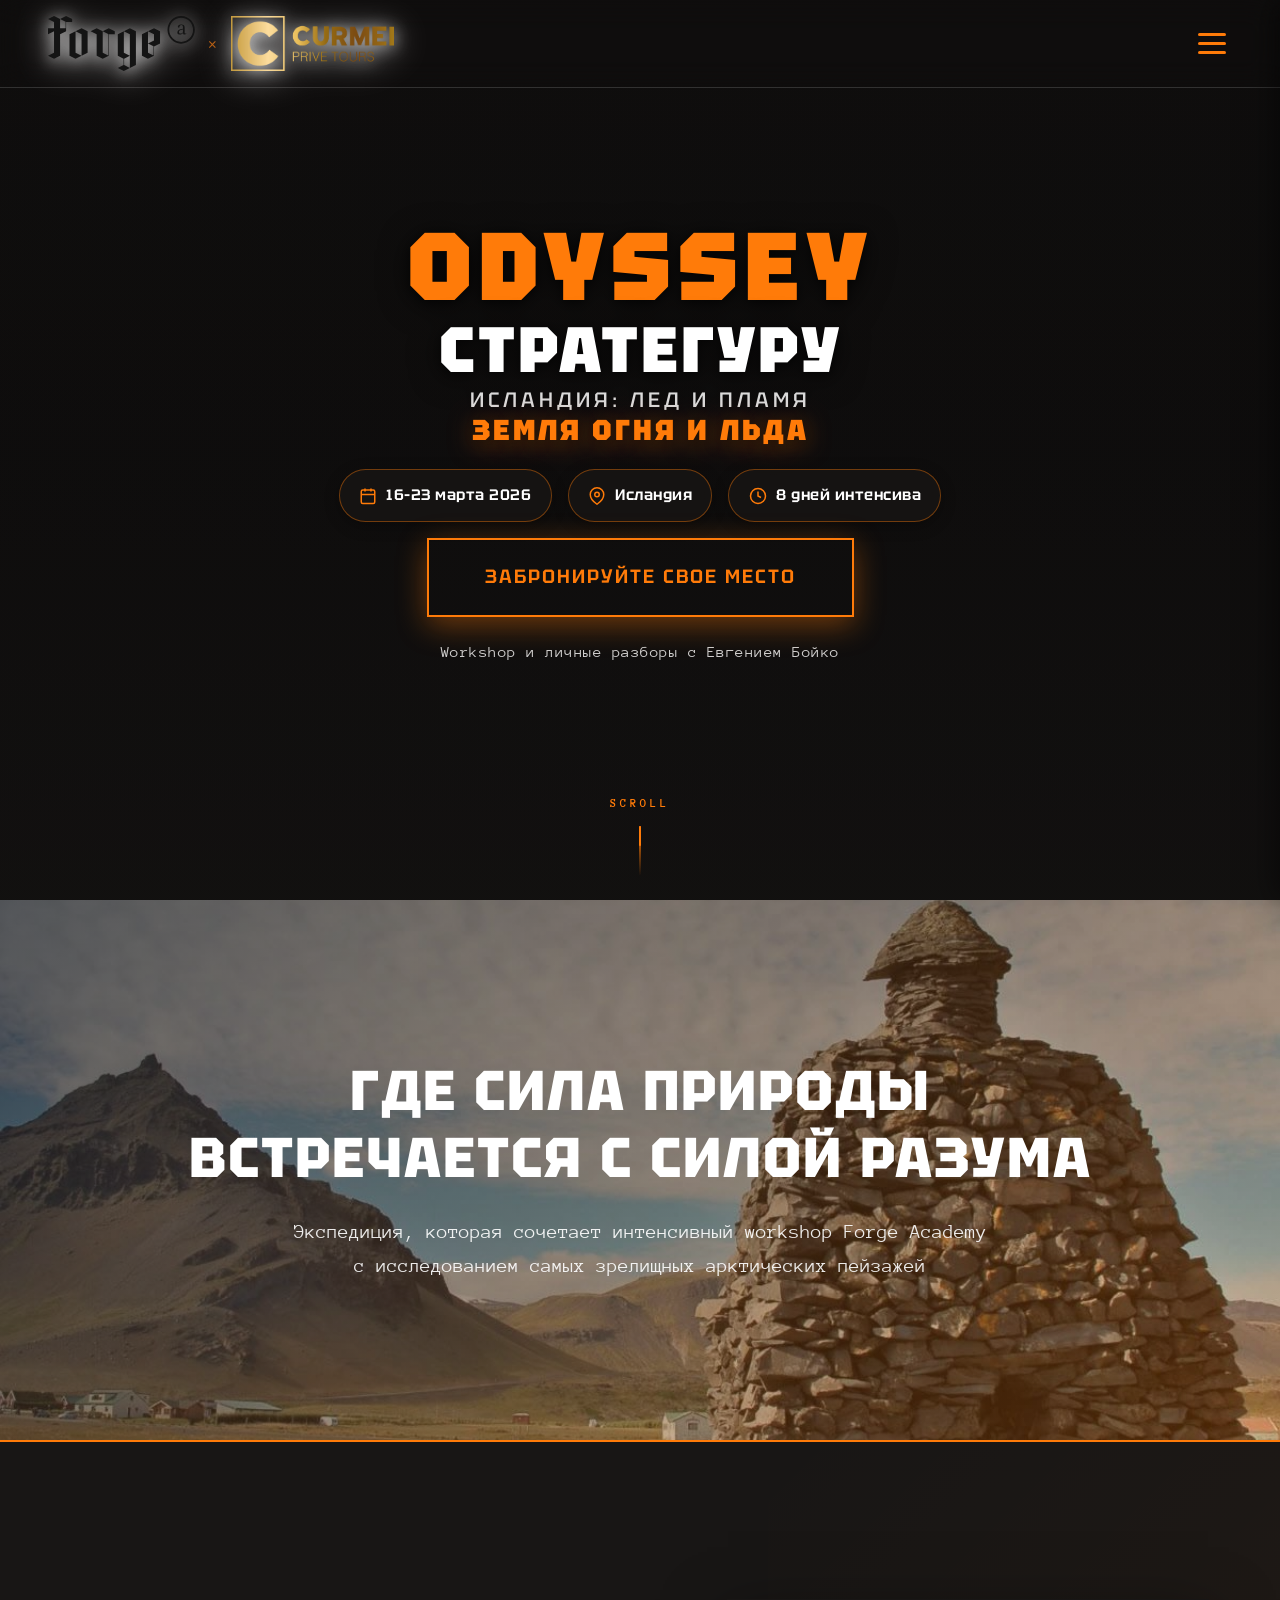
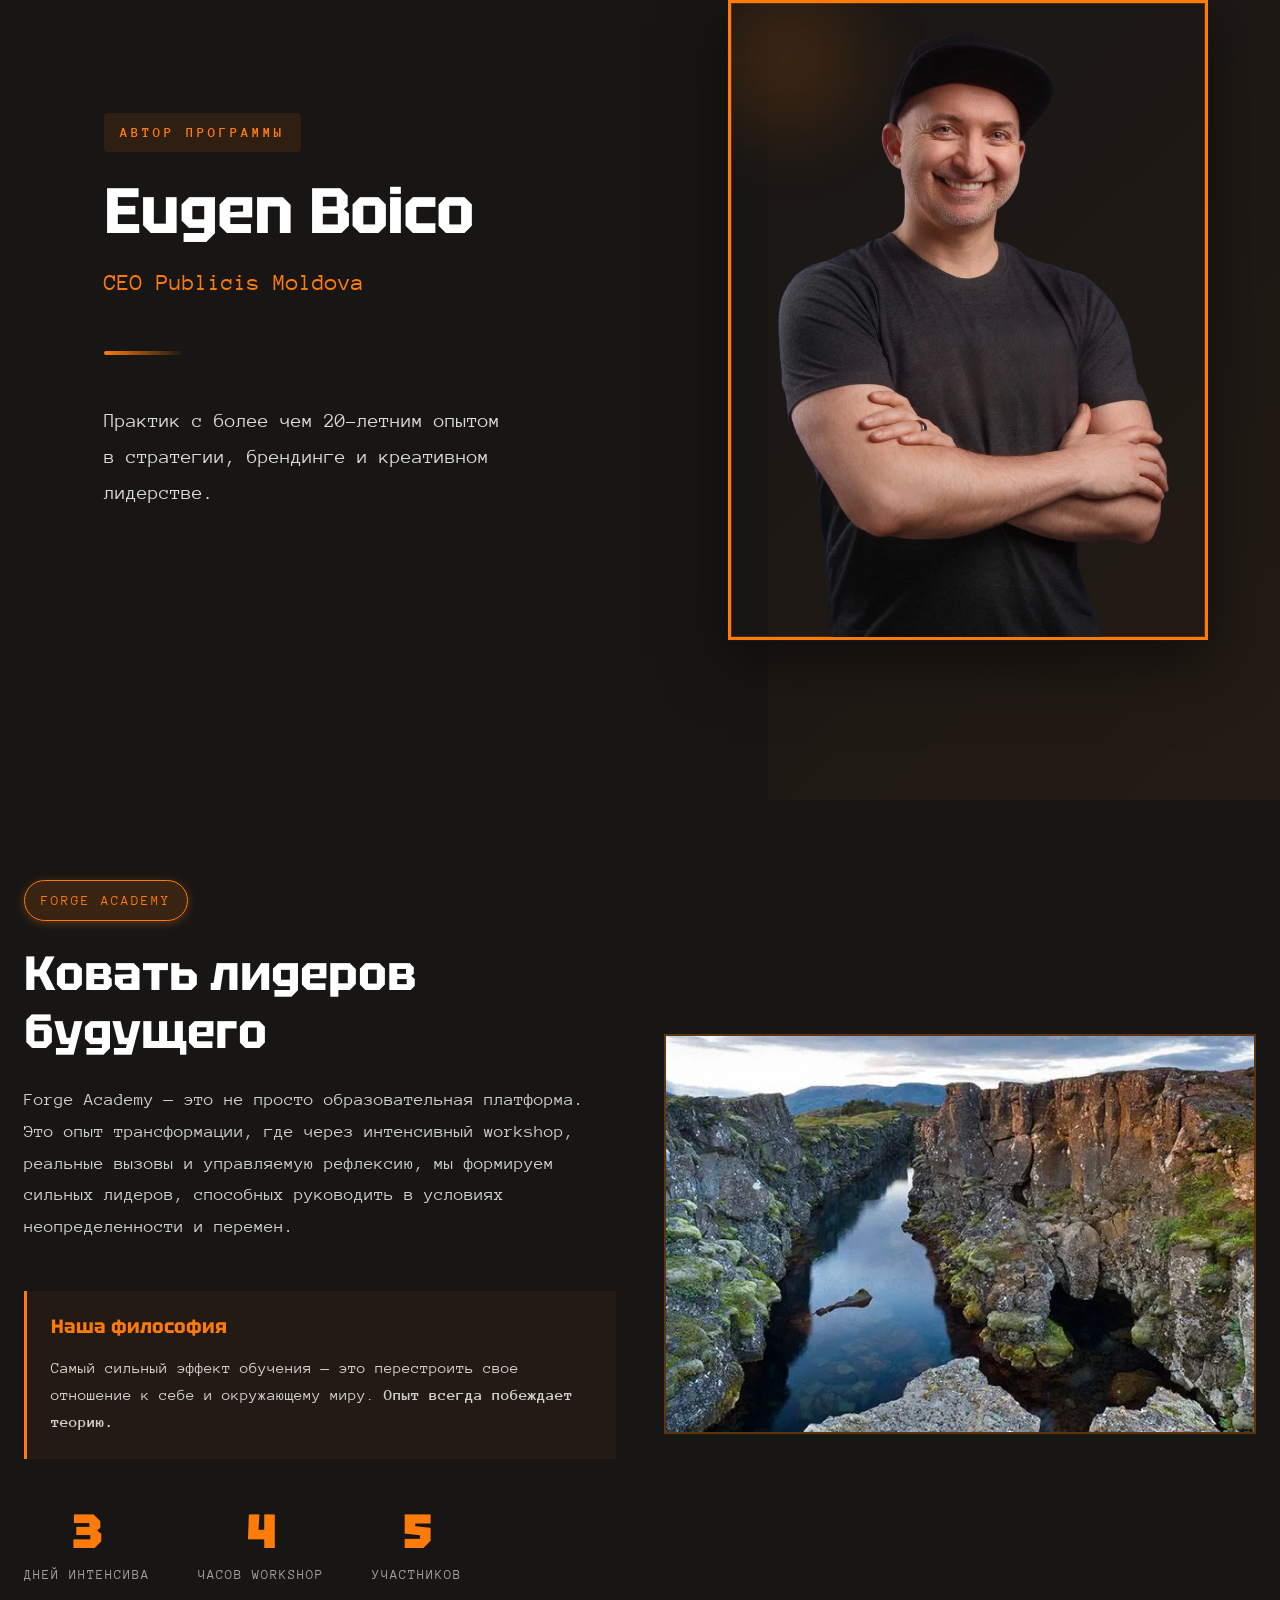
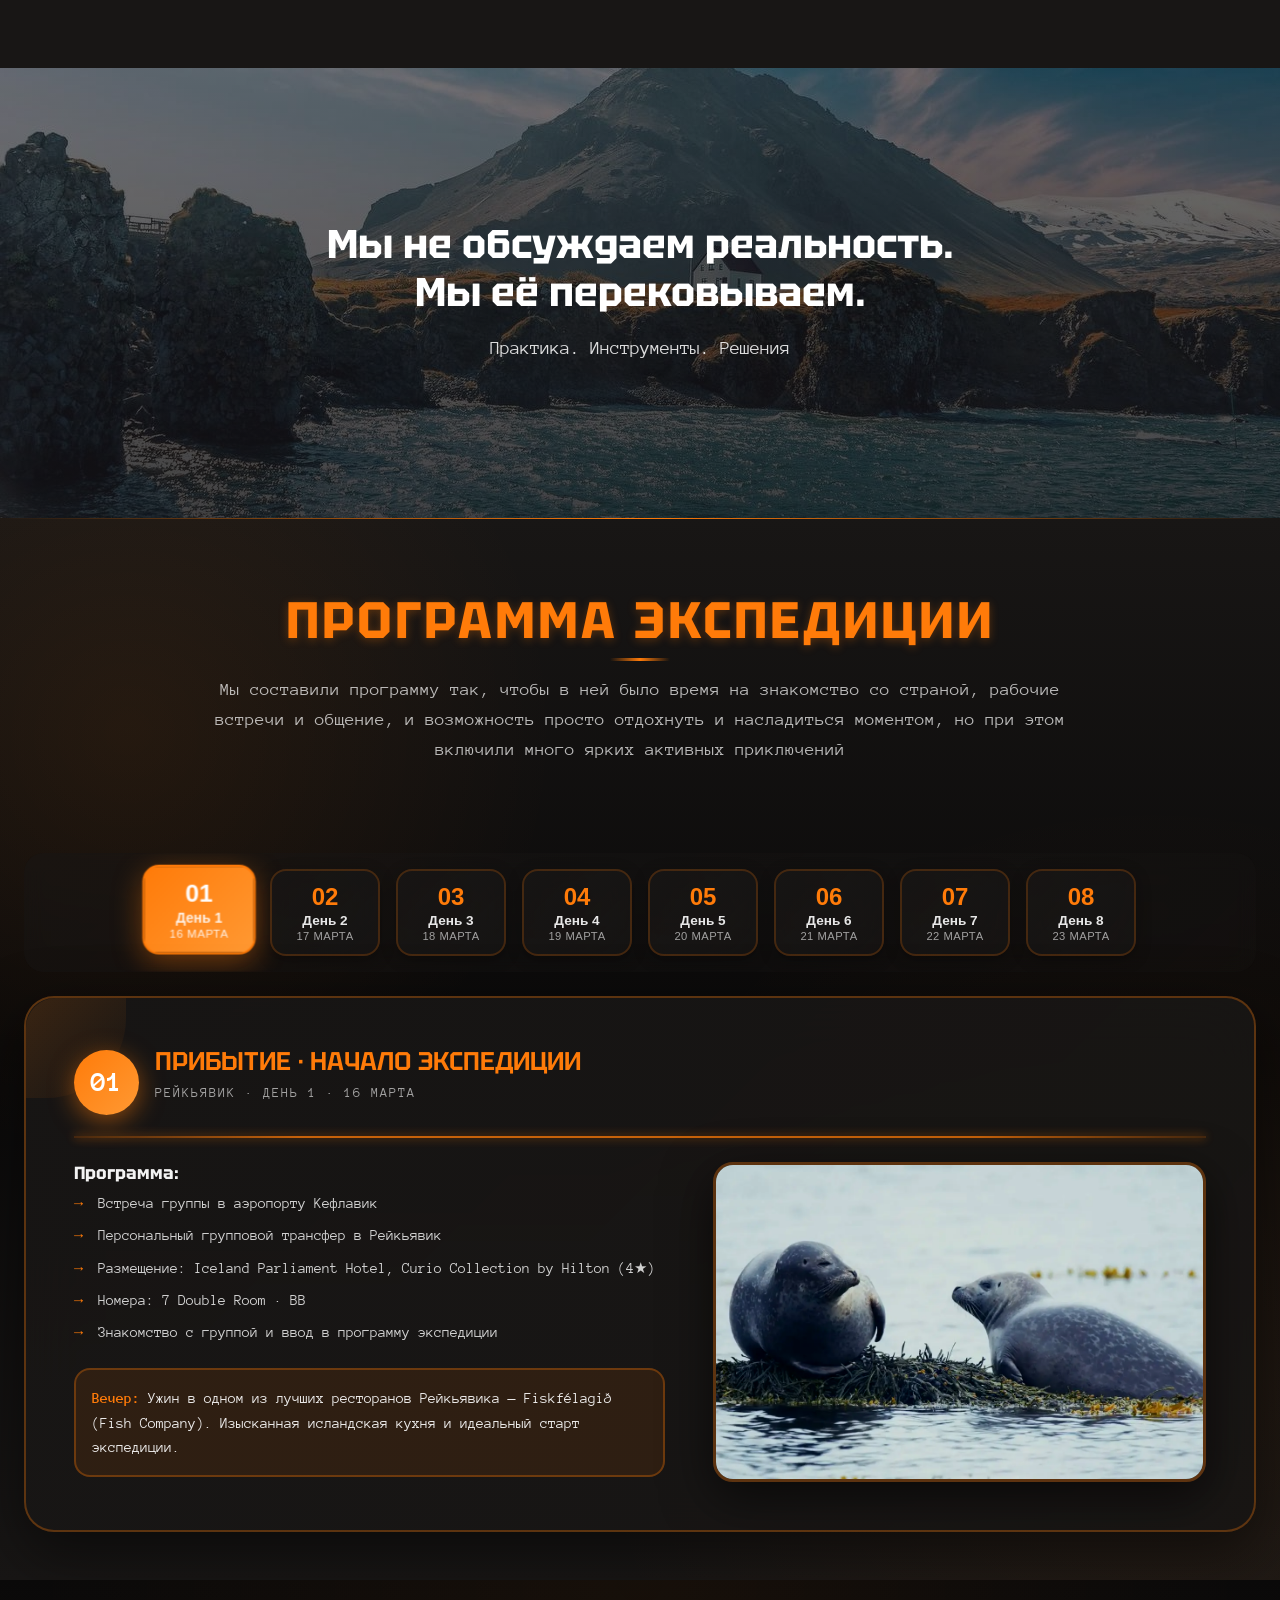
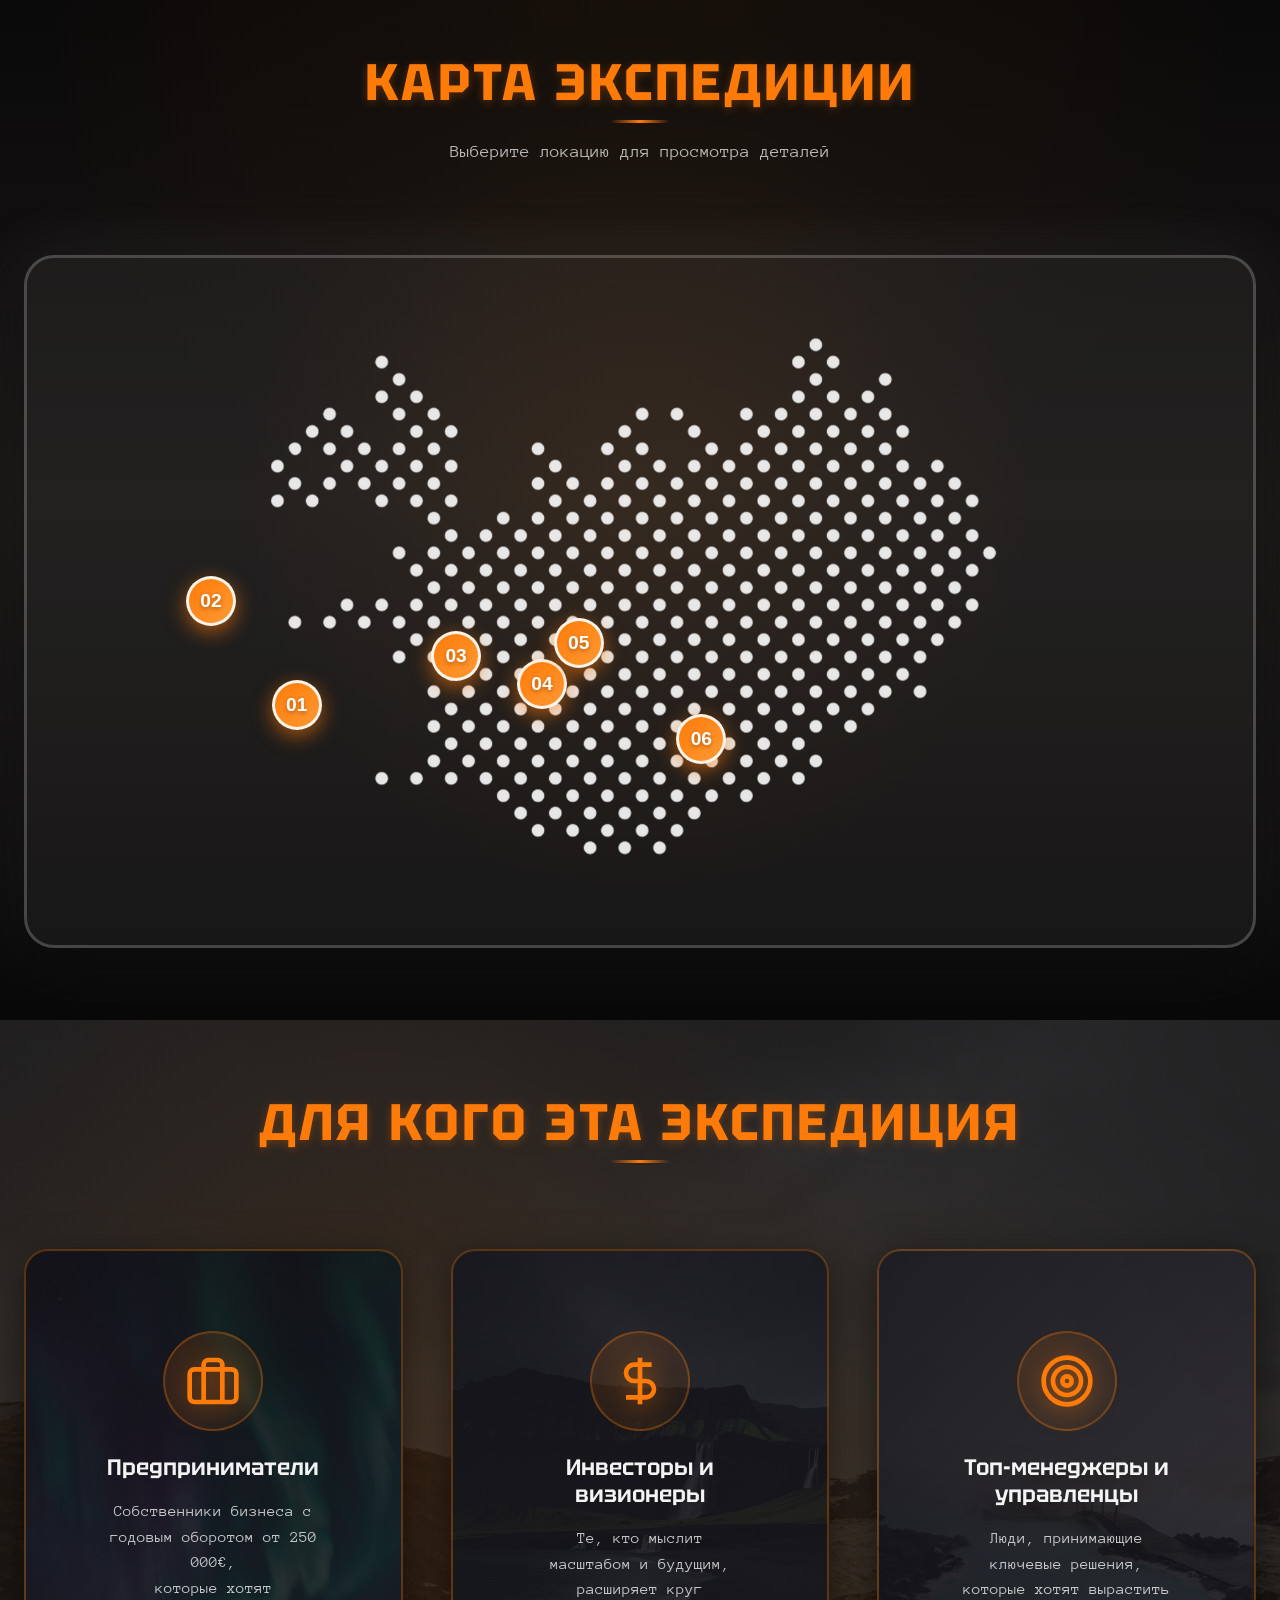
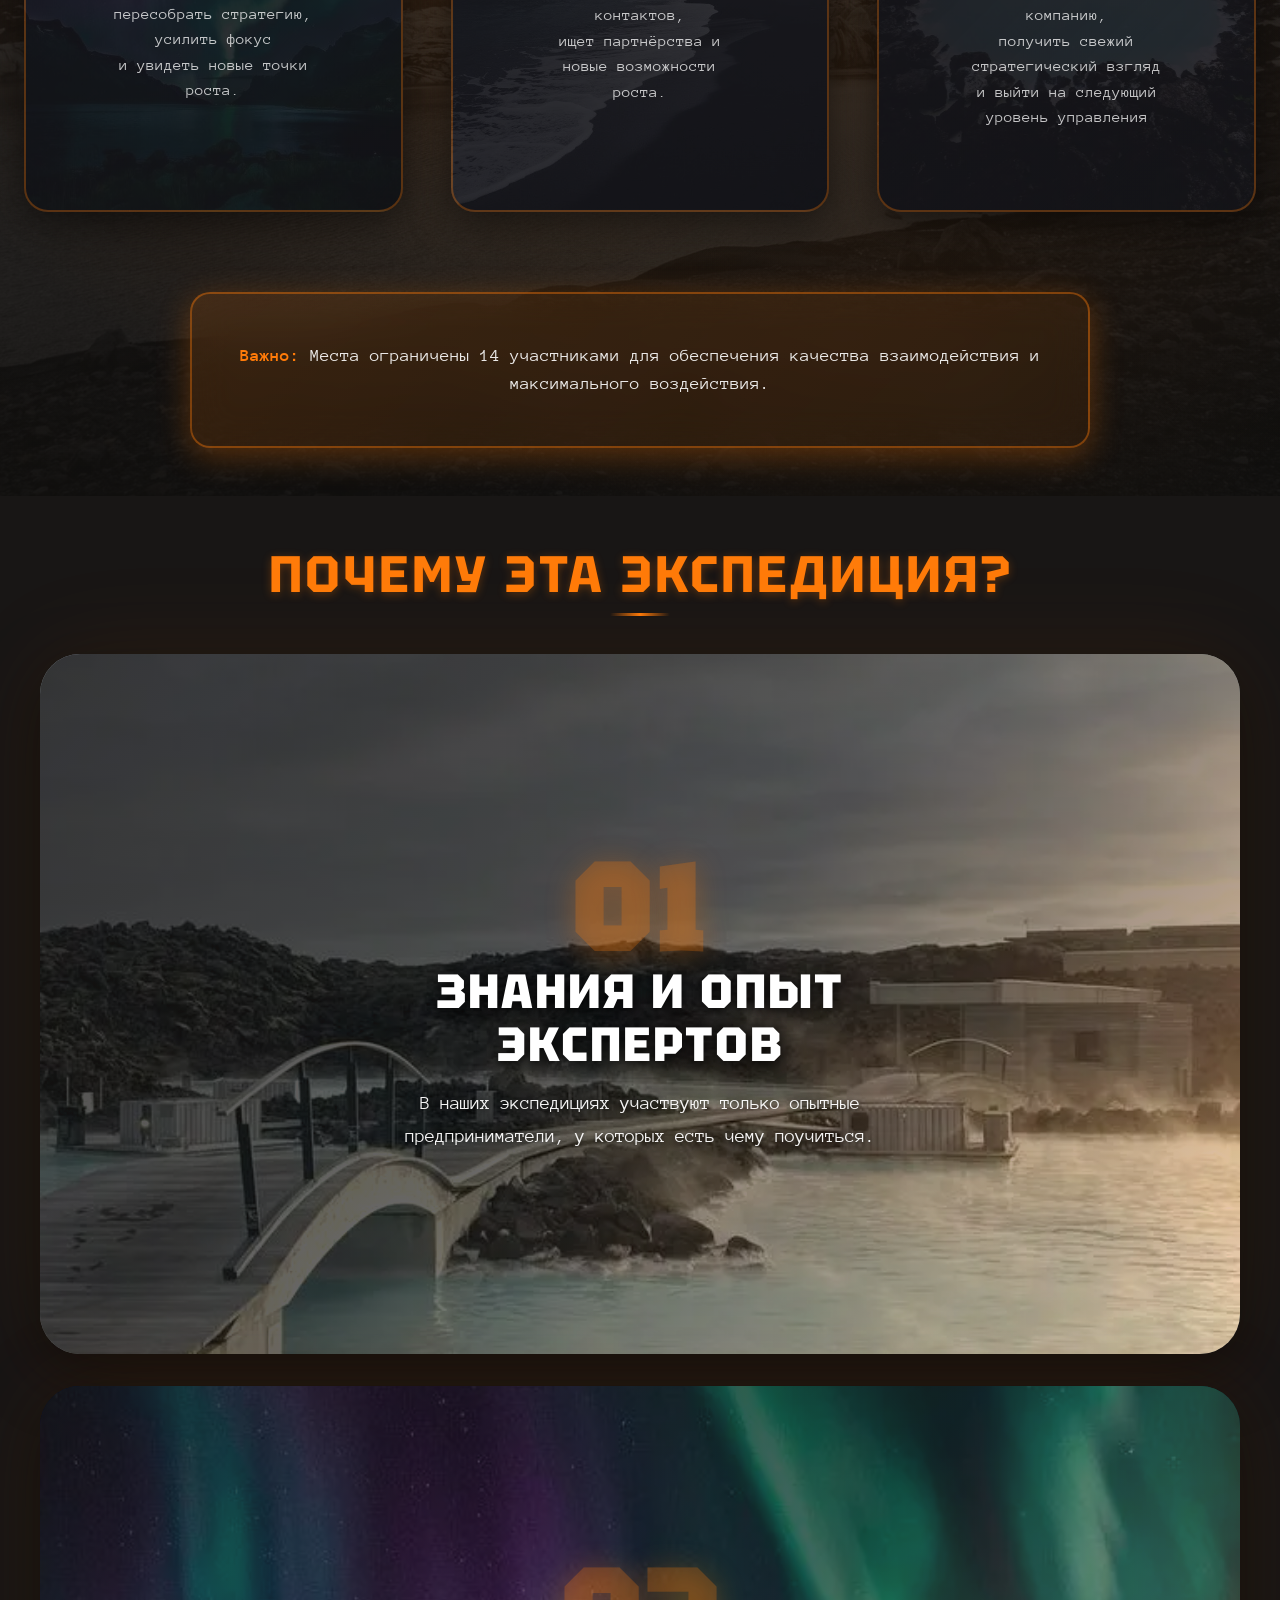
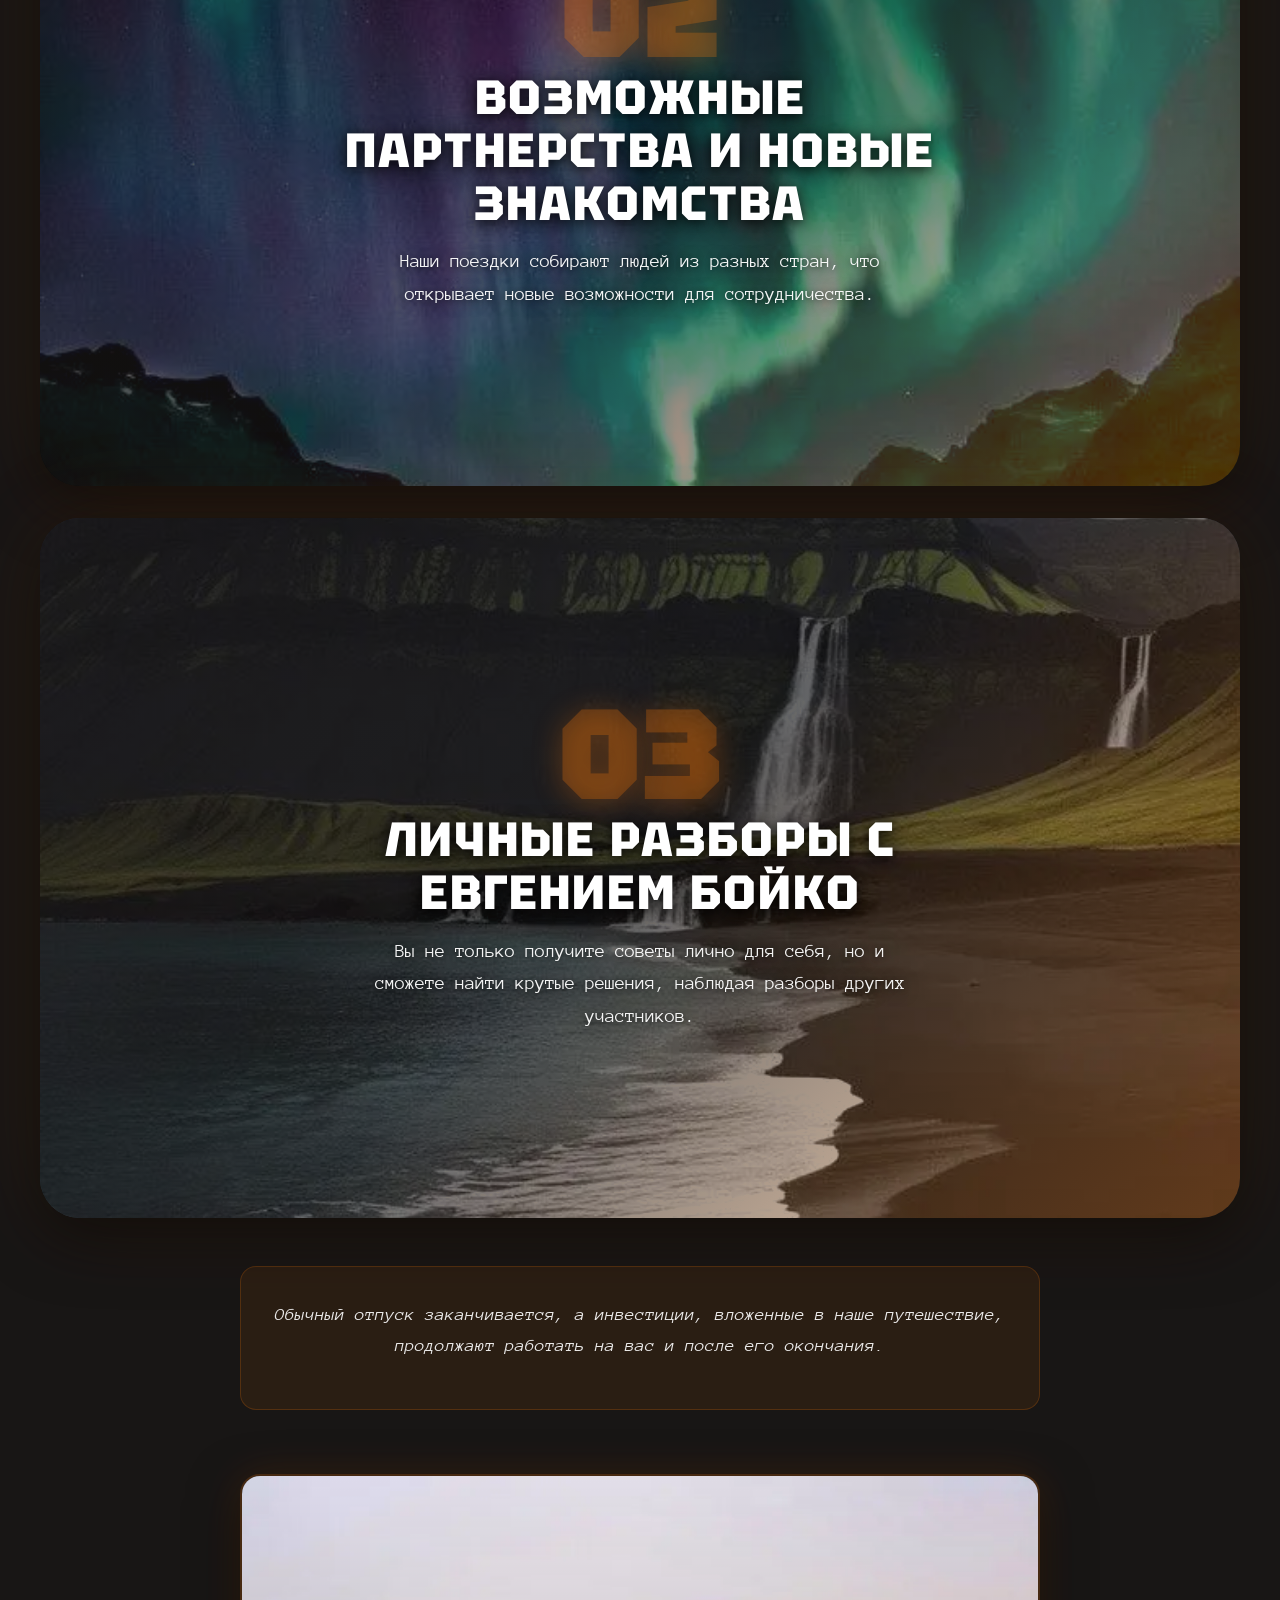
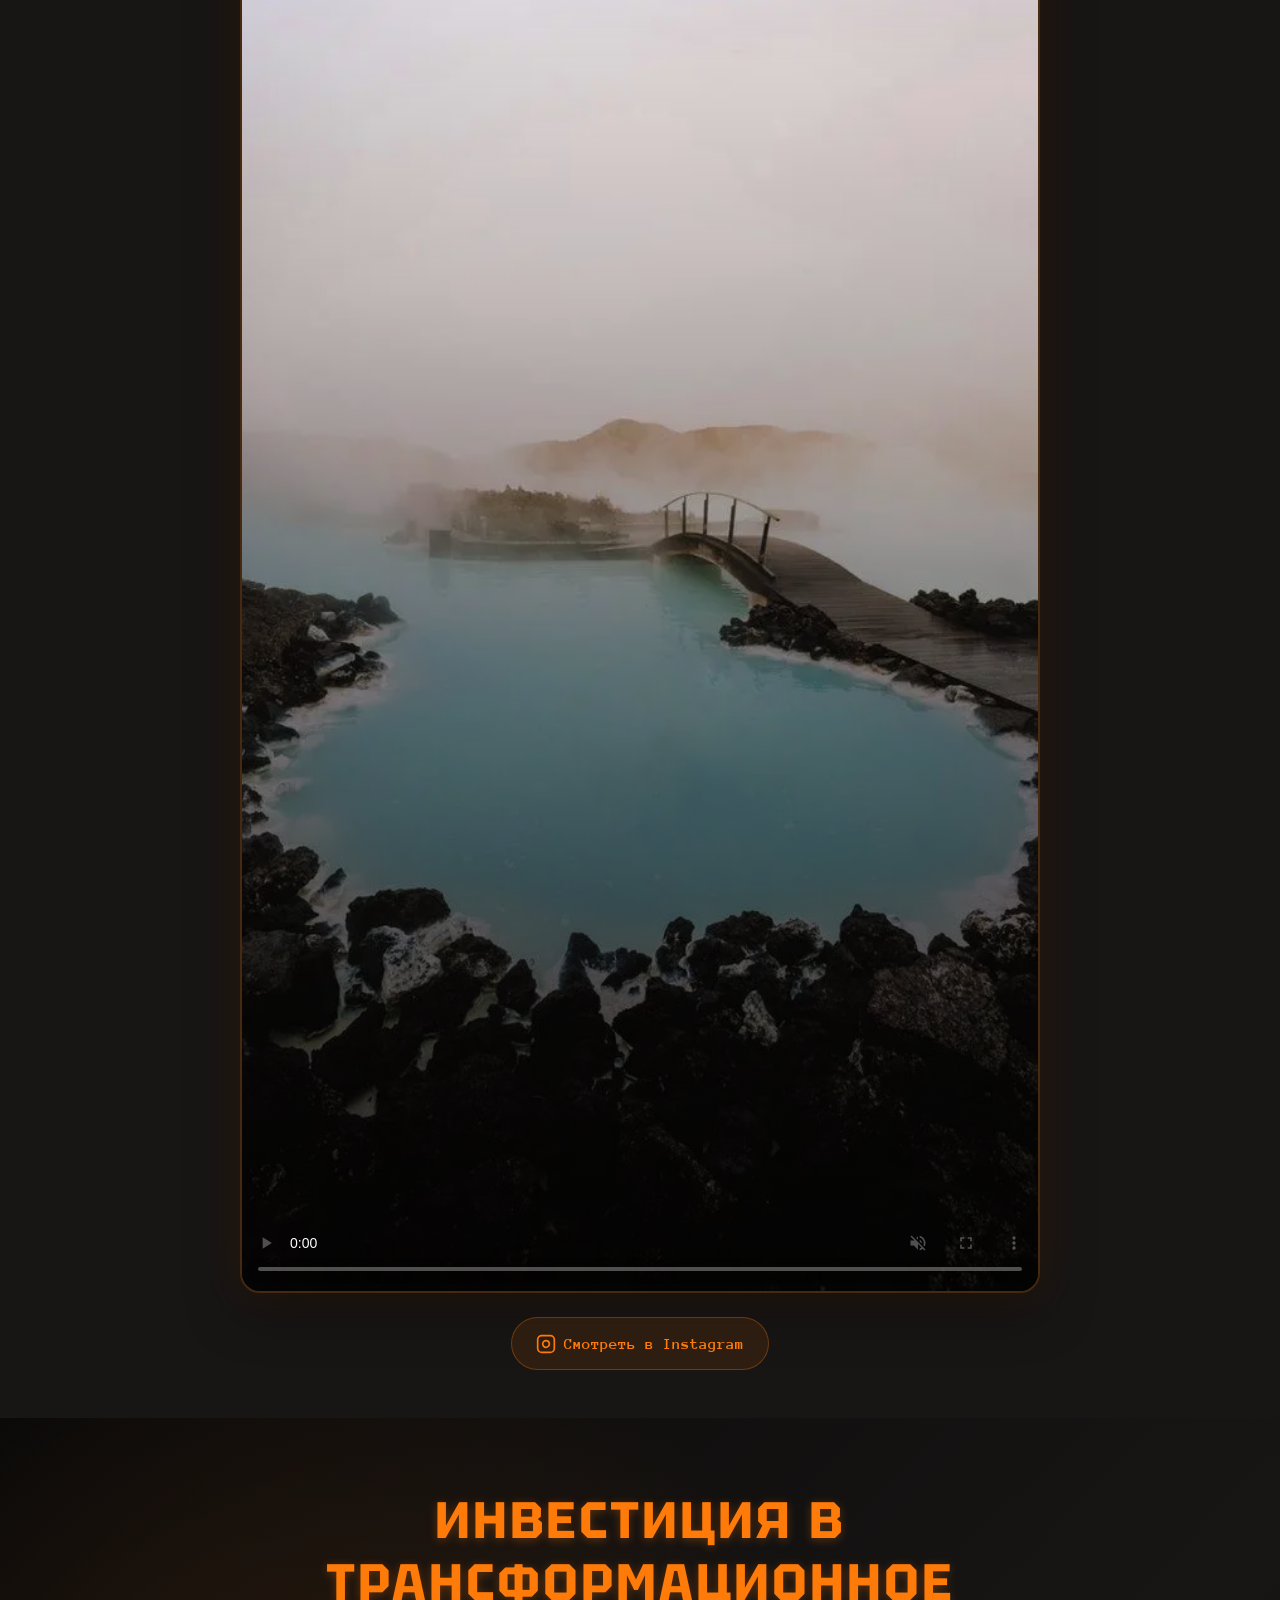
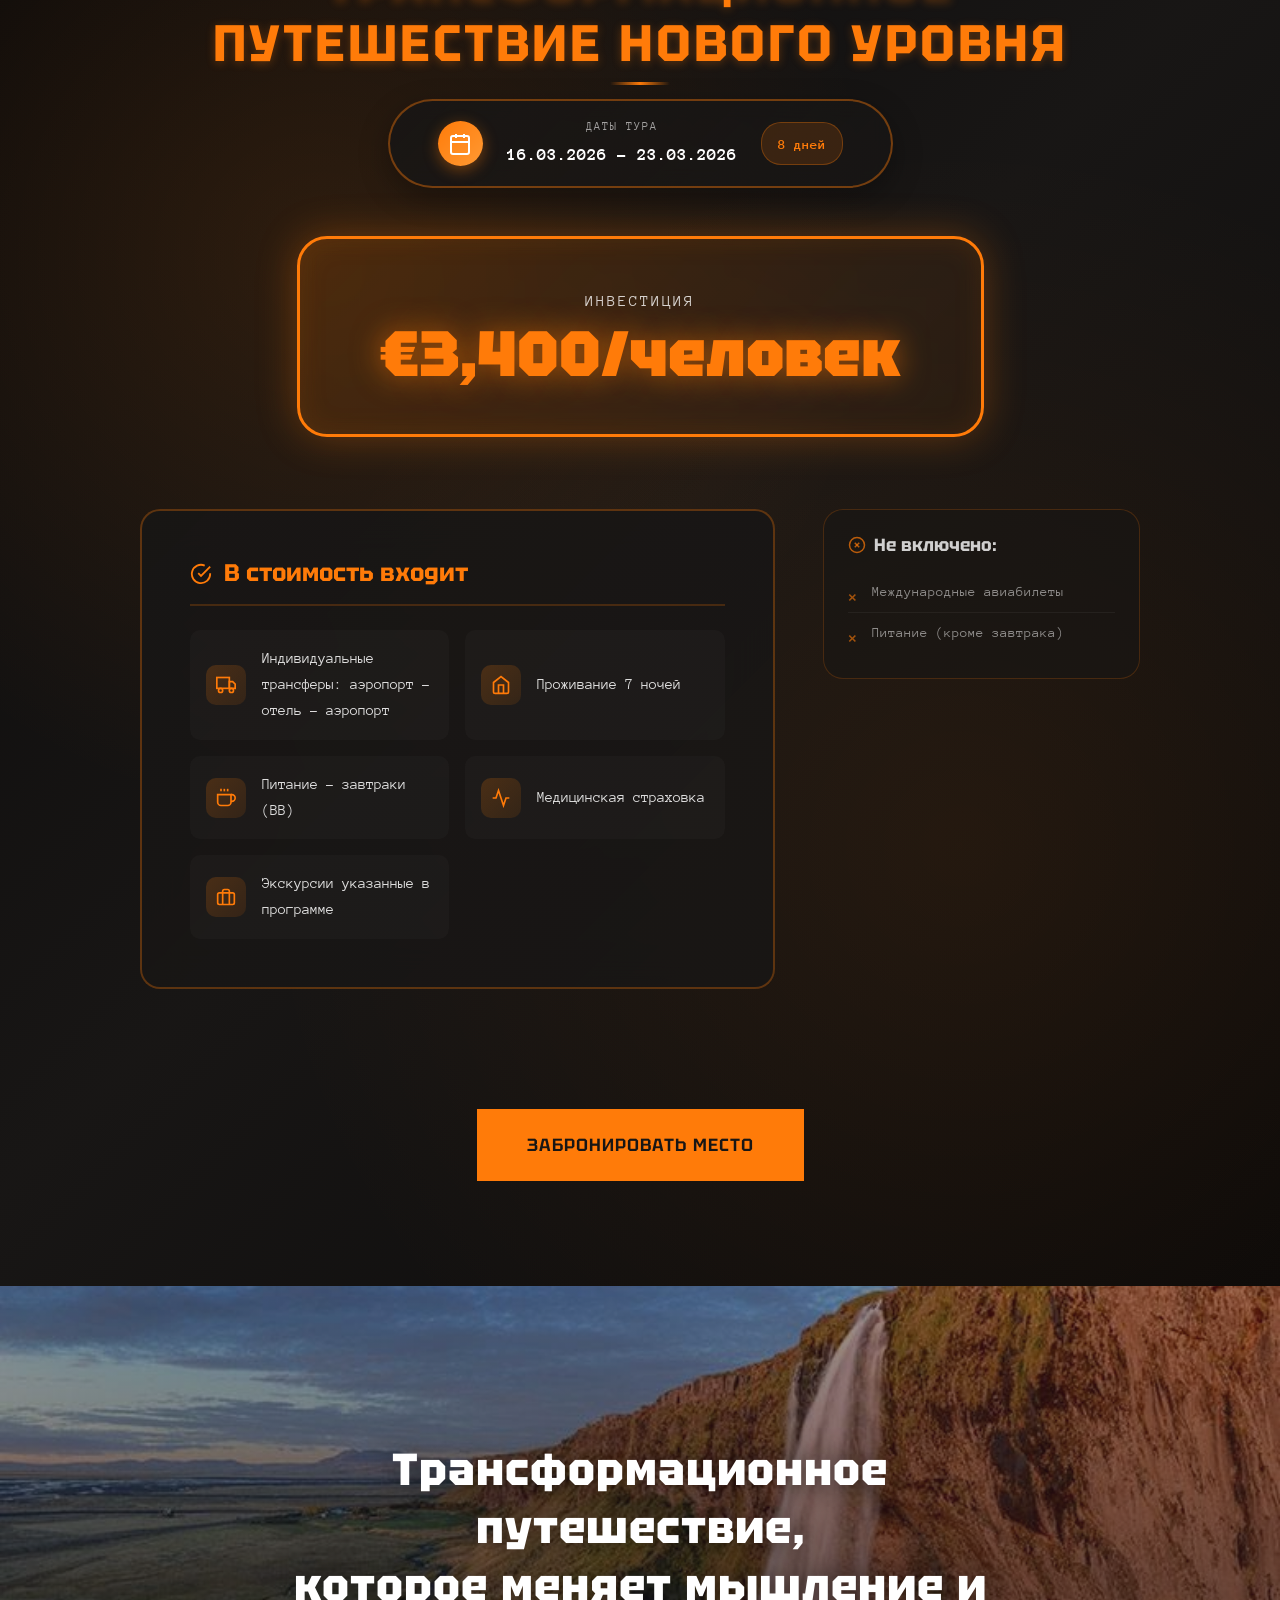
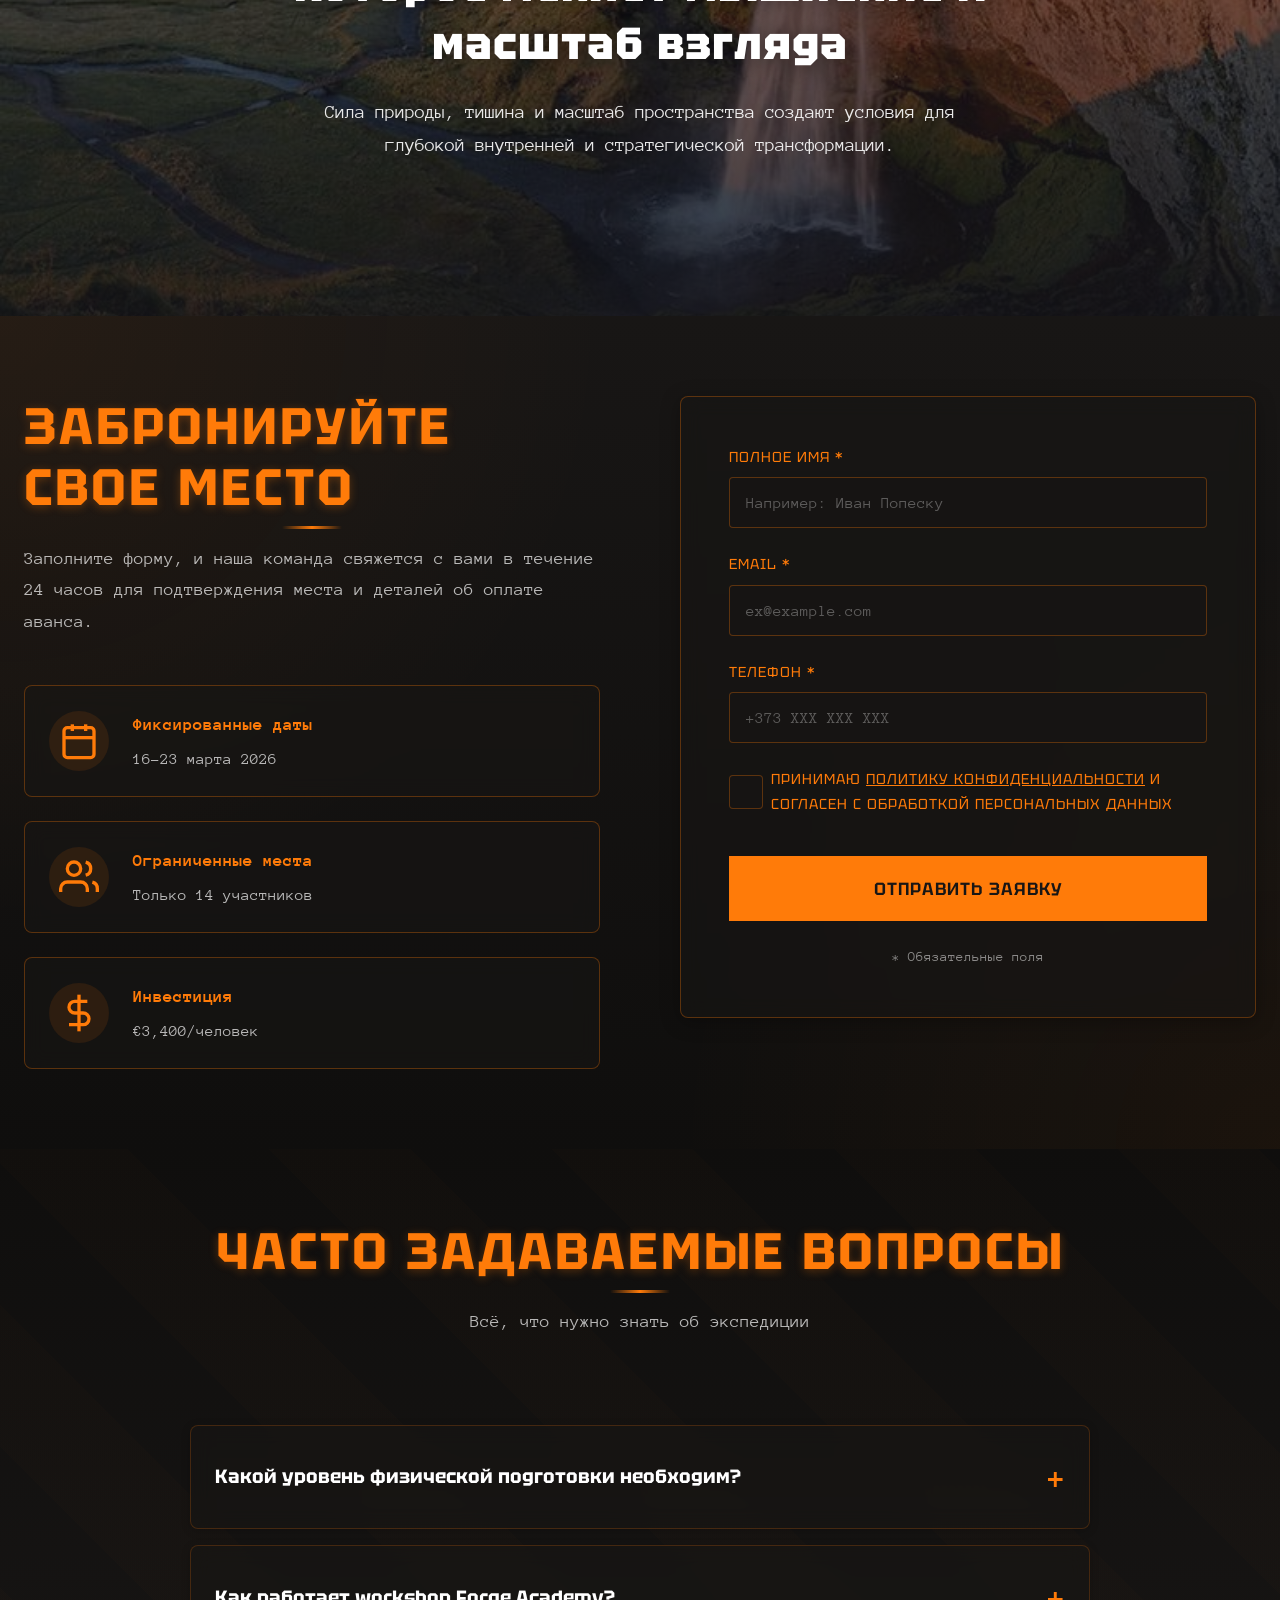
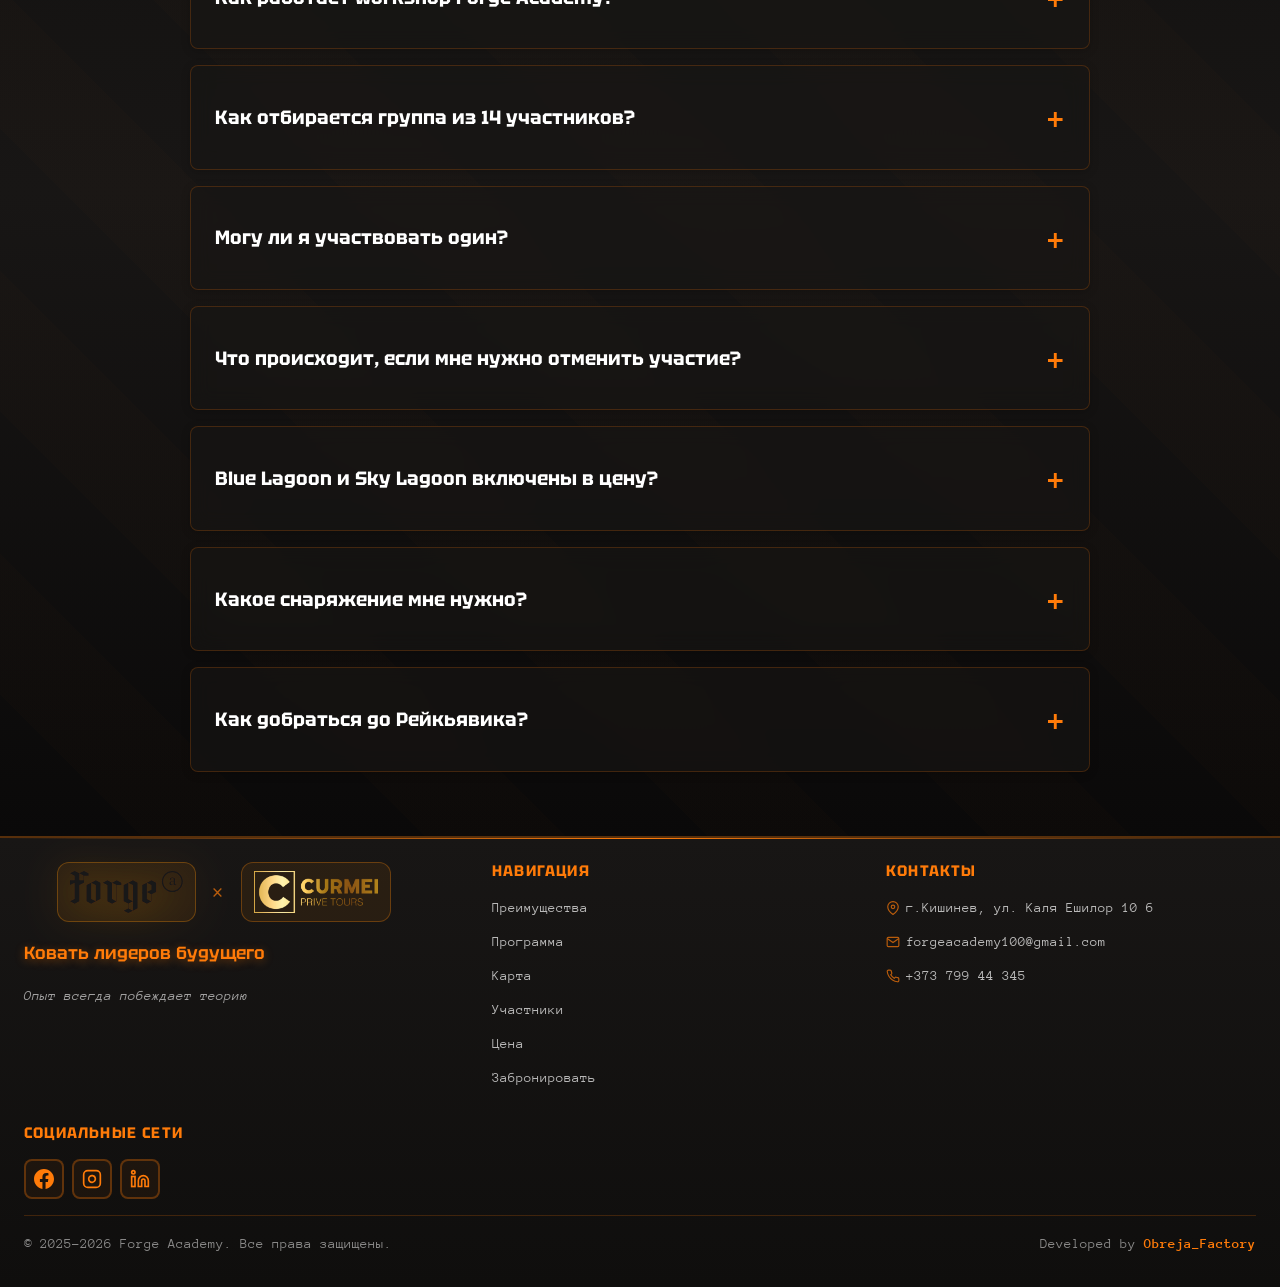
==== commit 401d8e8c: "Improved iOS video autoplay with multiple fallbacks" ====
--- a/index.html
+++ b/index.html
@@ -107,7 +107,7 @@
     <!-- Hero Section -->
     <section class="hero" id="hero">
         <!-- Video Background -->
-        <video class="hero-video" autoplay muted loop playsinline>
+        <video class="hero-video" id="heroVideo" autoplay muted loop playsinline webkit-playsinline preload="auto">
             <source src="assets/videos/hero-winter.mp4" type="video/mp4">
             Your browser does not support the video tag.
         </video>
@@ -718,7 +718,7 @@
 
         <!-- Video Autoplay Section -->
         <div class="video-autoplay-container" data-aos="fade-up">
-            <video id="autoplayVideo" controls muted playsinline loop poster="assets/images/photo_2026-01-02_10-43-45.webp">
+            <video id="autoplayVideo" autoplay controls muted playsinline webkit-playsinline loop preload="auto" poster="assets/images/photo_2026-01-02_10-43-45.webp">
                 <source src="assets/videos/video-froge.mp4" type="video/mp4">
             </video>
         </div>
@@ -1223,61 +1223,111 @@
     
     <!-- Video Autoplay on Scroll (iOS Compatible) -->
     <script>
-        document.addEventListener('DOMContentLoaded', function() {
-            // iOS video autoplay fix - both videos
-            const heroVideo = document.querySelector('.hero-video');
+        (function() {
+            // iOS video autoplay fix - runs immediately, not waiting for DOMContentLoaded
+            const heroVideo = document.getElementById('heroVideo');
             const autoplayVideo = document.getElementById('autoplayVideo');
+            
+            // Detect iOS
+            const isIOS = /iPad|iPhone|iPod/.test(navigator.userAgent) || 
+                          (navigator.platform === 'MacIntel' && navigator.maxTouchPoints > 1);
             
             // Function to play video with iOS fallback
             function playVideo(video) {
-                if (video) {
-                    const playPromise = video.play();
-                    if (playPromise !== undefined) {
-                        playPromise.catch(function(error) {
-                            // Autoplay was prevented, wait for user interaction
-                            console.log('Autoplay prevented, waiting for interaction');
-                        });
-                    }
+                if (!video) return;
+                
+                // Ensure video is muted (required for iOS autoplay)
+                video.muted = true;
+                video.setAttribute('muted', '');
+                
+                // Load and play
+                video.load();
+                
+                const playPromise = video.play();
+                if (playPromise !== undefined) {
+                    playPromise.then(function() {
+                        console.log('Video playing:', video.id);
+                    }).catch(function(error) {
+                        console.log('Autoplay prevented for:', video.id, error);
+                        // Retry after a short delay
+                        setTimeout(function() {
+                            video.play().catch(function() {});
+                        }, 100);
+                    });
                 }
             }
             
-            // Try to play hero video immediately
-            if (heroVideo) {
-                playVideo(heroVideo);
+            // Function to initialize videos
+            function initVideos() {
+                if (heroVideo) {
+                    playVideo(heroVideo);
+                }
             }
             
-            // Autoplay video when scrolled into view
-            if (autoplayVideo) {
-                const observer = new IntersectionObserver((entries) => {
-                    entries.forEach(entry => {
-                        if (entry.isIntersecting) {
-                            playVideo(autoplayVideo);
-                        } else {
-                            autoplayVideo.pause();
-                        }
-                    });
-                }, { threshold: 0.3 });
-                observer.observe(autoplayVideo);
+            // Try immediately
+            if (document.readyState === 'complete' || document.readyState === 'interactive') {
+                initVideos();
+            } else {
+                document.addEventListener('DOMContentLoaded', initVideos);
             }
             
-            // iOS fix: Play videos after first user interaction
+            // Also try on window load
+            window.addEventListener('load', function() {
+                initVideos();
+                
+                // For second video, use IntersectionObserver
+                if (autoplayVideo) {
+                    const observer = new IntersectionObserver(function(entries) {
+                        entries.forEach(function(entry) {
+                            if (entry.isIntersecting) {
+                                playVideo(autoplayVideo);
+                            }
+                        });
+                    }, { threshold: 0.2 });
+                    observer.observe(autoplayVideo);
+                    
+                    // Also try to play if visible on load
+                    const rect = autoplayVideo.getBoundingClientRect();
+                    if (rect.top < window.innerHeight && rect.bottom > 0) {
+                        playVideo(autoplayVideo);
+                    }
+                }
+            });
+            
+            // iOS: Play on ANY user interaction (touch, click, scroll)
             let hasInteracted = false;
-            function onFirstInteraction() {
+            function onUserInteraction() {
                 if (hasInteracted) return;
                 hasInteracted = true;
                 
+                console.log('User interaction detected, playing videos...');
+                
                 if (heroVideo) playVideo(heroVideo);
+                if (autoplayVideo) {
+                    const rect = autoplayVideo.getBoundingClientRect();
+                    if (rect.top < window.innerHeight && rect.bottom > 0) {
+                        playVideo(autoplayVideo);
+                    }
+                }
                 
-                // Remove listeners after first interaction
-                document.removeEventListener('touchstart', onFirstInteraction);
-                document.removeEventListener('click', onFirstInteraction);
-                document.removeEventListener('scroll', onFirstInteraction);
+                // Remove listeners
+                ['touchstart', 'touchend', 'click', 'scroll', 'mousedown'].forEach(function(event) {
+                    document.removeEventListener(event, onUserInteraction);
+                });
             }
             
-            document.addEventListener('touchstart', onFirstInteraction, { passive: true });
-            document.addEventListener('click', onFirstInteraction, { passive: true });
-            document.addEventListener('scroll', onFirstInteraction, { passive: true });
-        });
+            // Add multiple event listeners for iOS
+            ['touchstart', 'touchend', 'click', 'scroll', 'mousedown'].forEach(function(event) {
+                document.addEventListener(event, onUserInteraction, { passive: true, once: false });
+            });
+            
+            // Visibility change - play when page becomes visible
+            document.addEventListener('visibilitychange', function() {
+                if (!document.hidden && hasInteracted) {
+                    if (heroVideo && heroVideo.paused) playVideo(heroVideo);
+                }
+            });
+        })();
     </script>
 </body>
 </html>
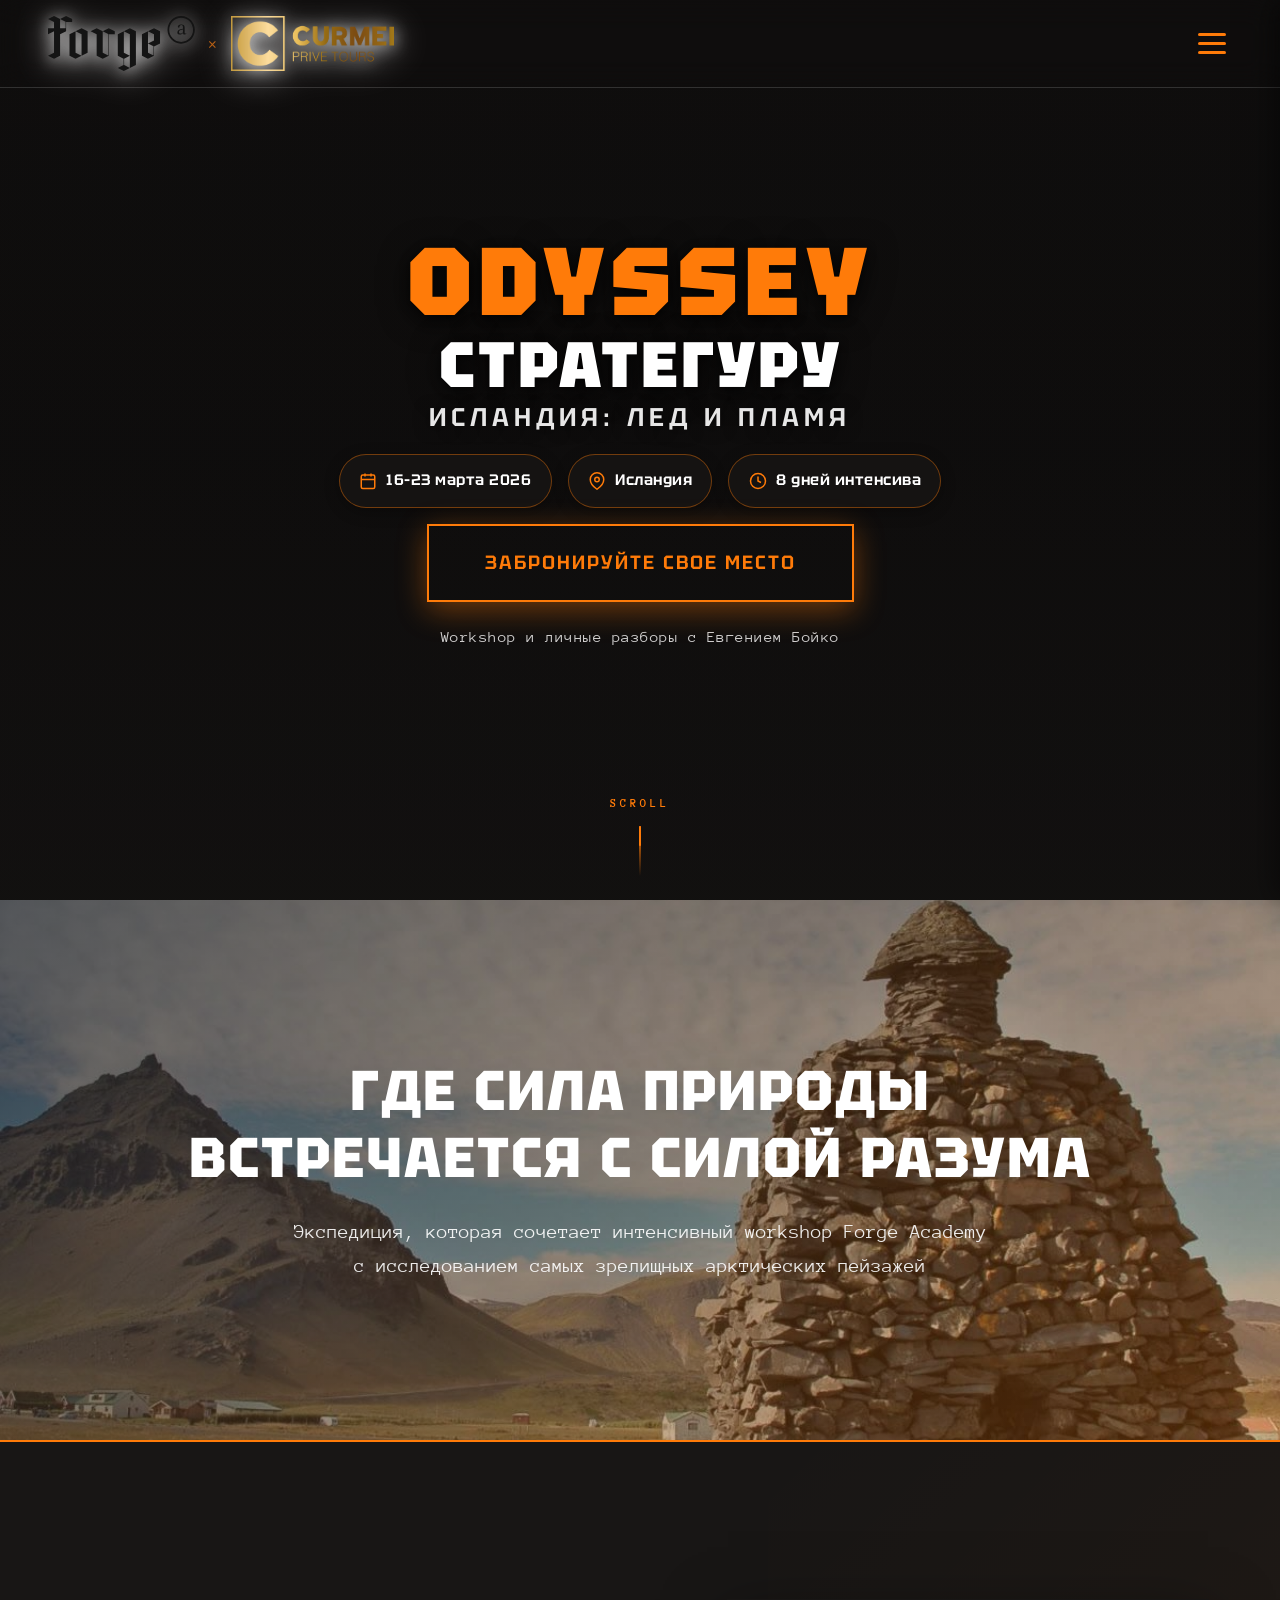
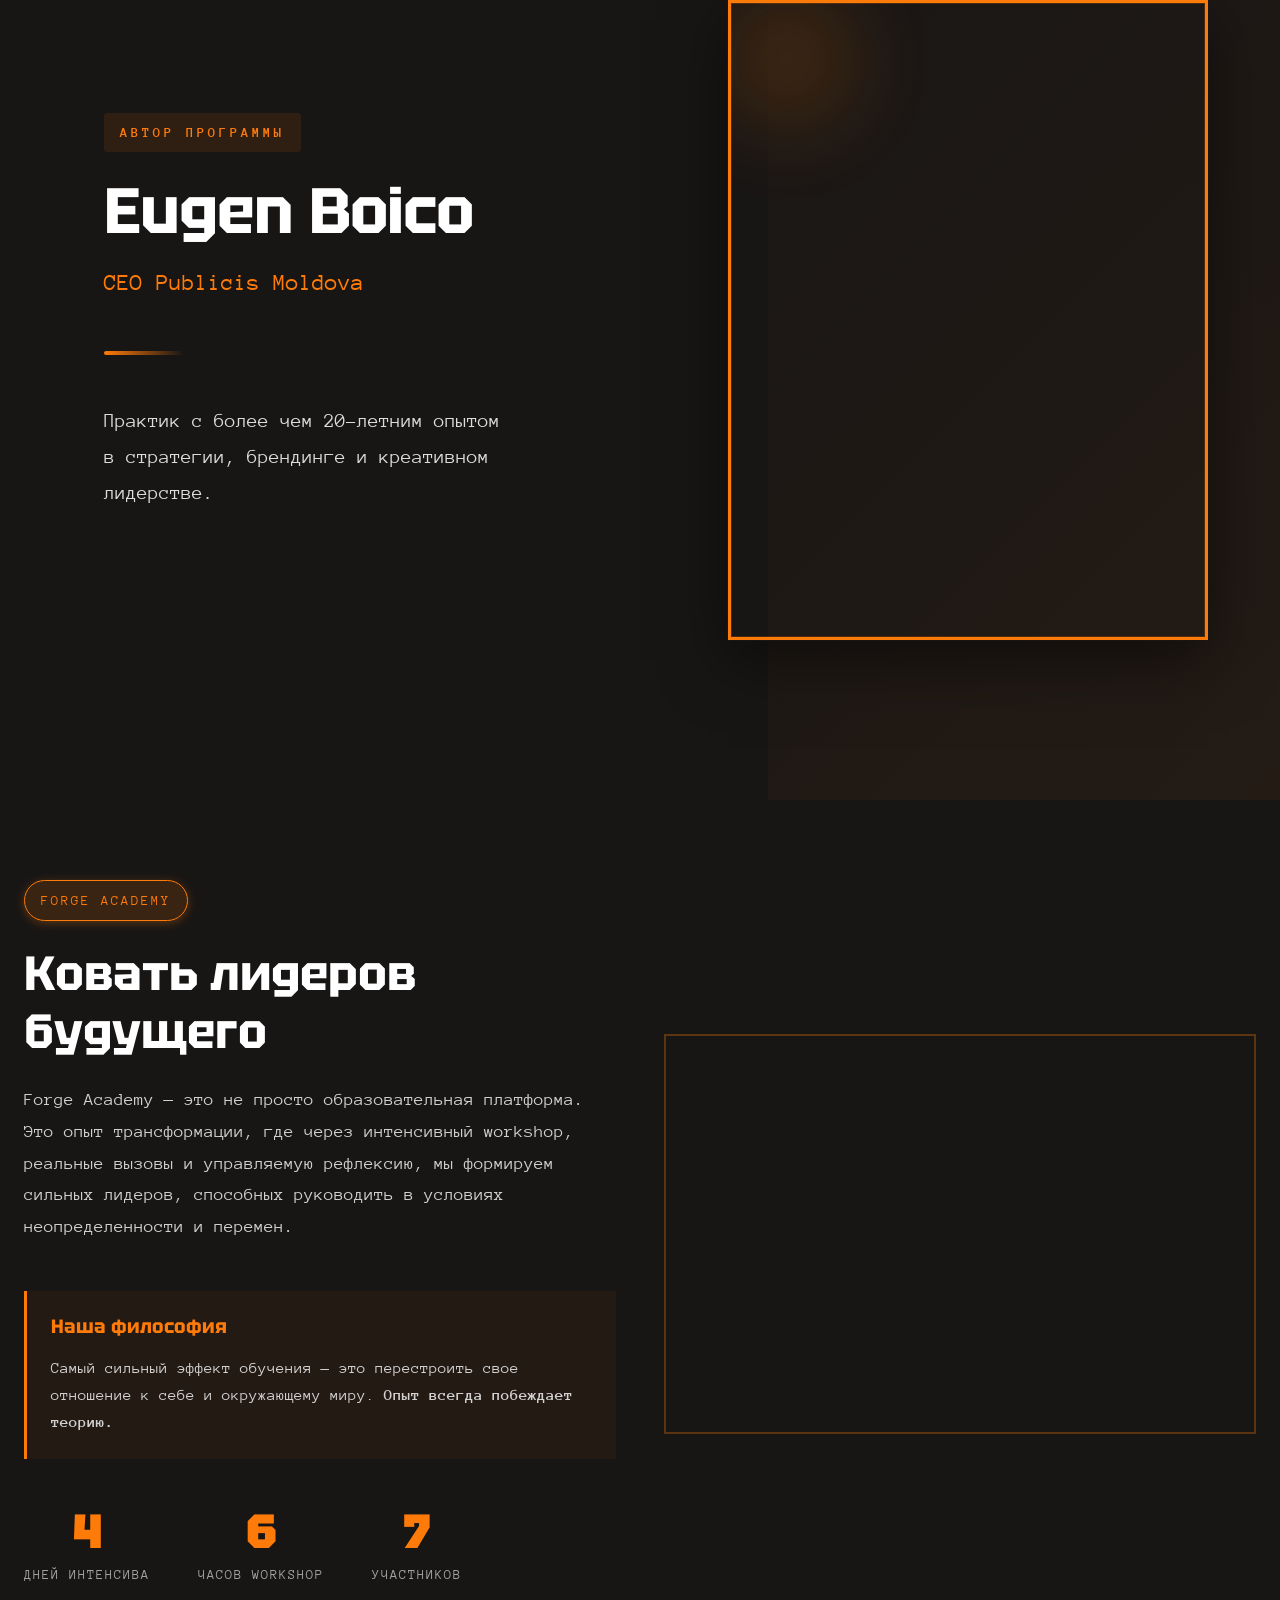
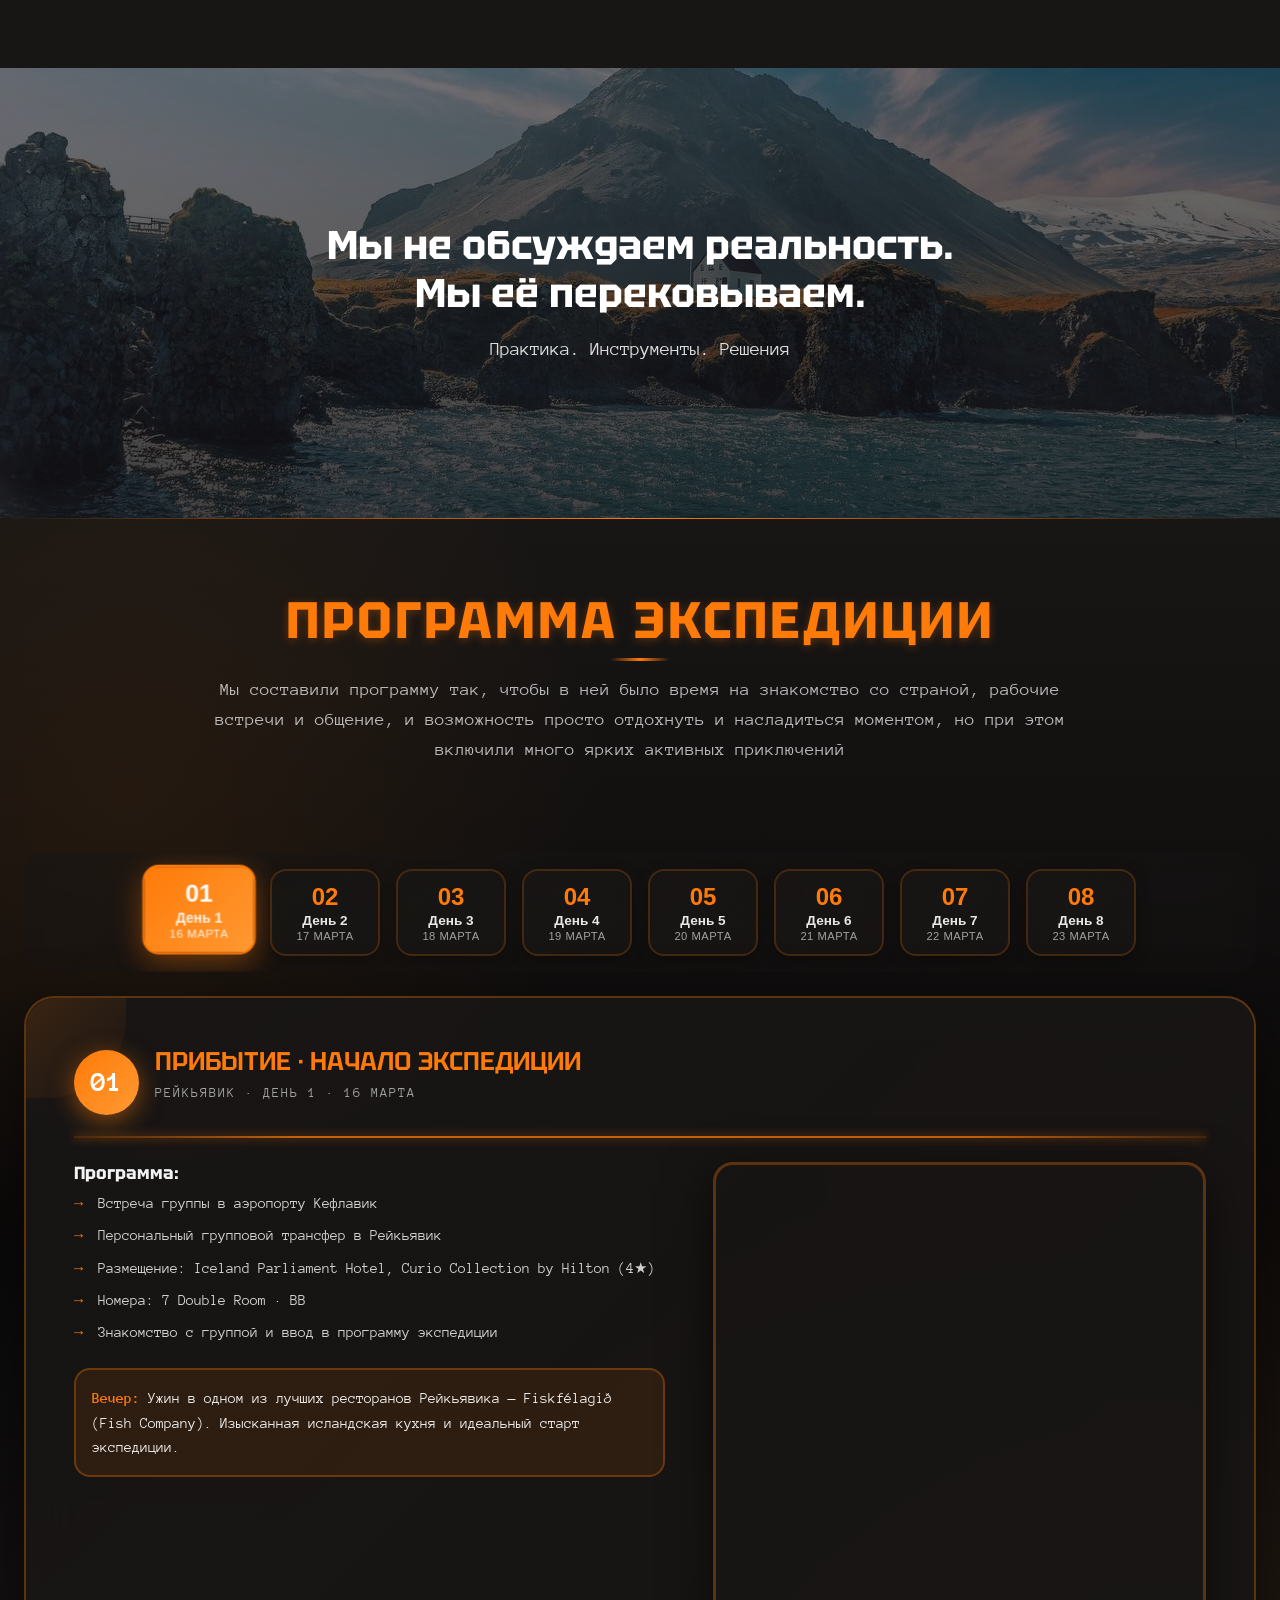
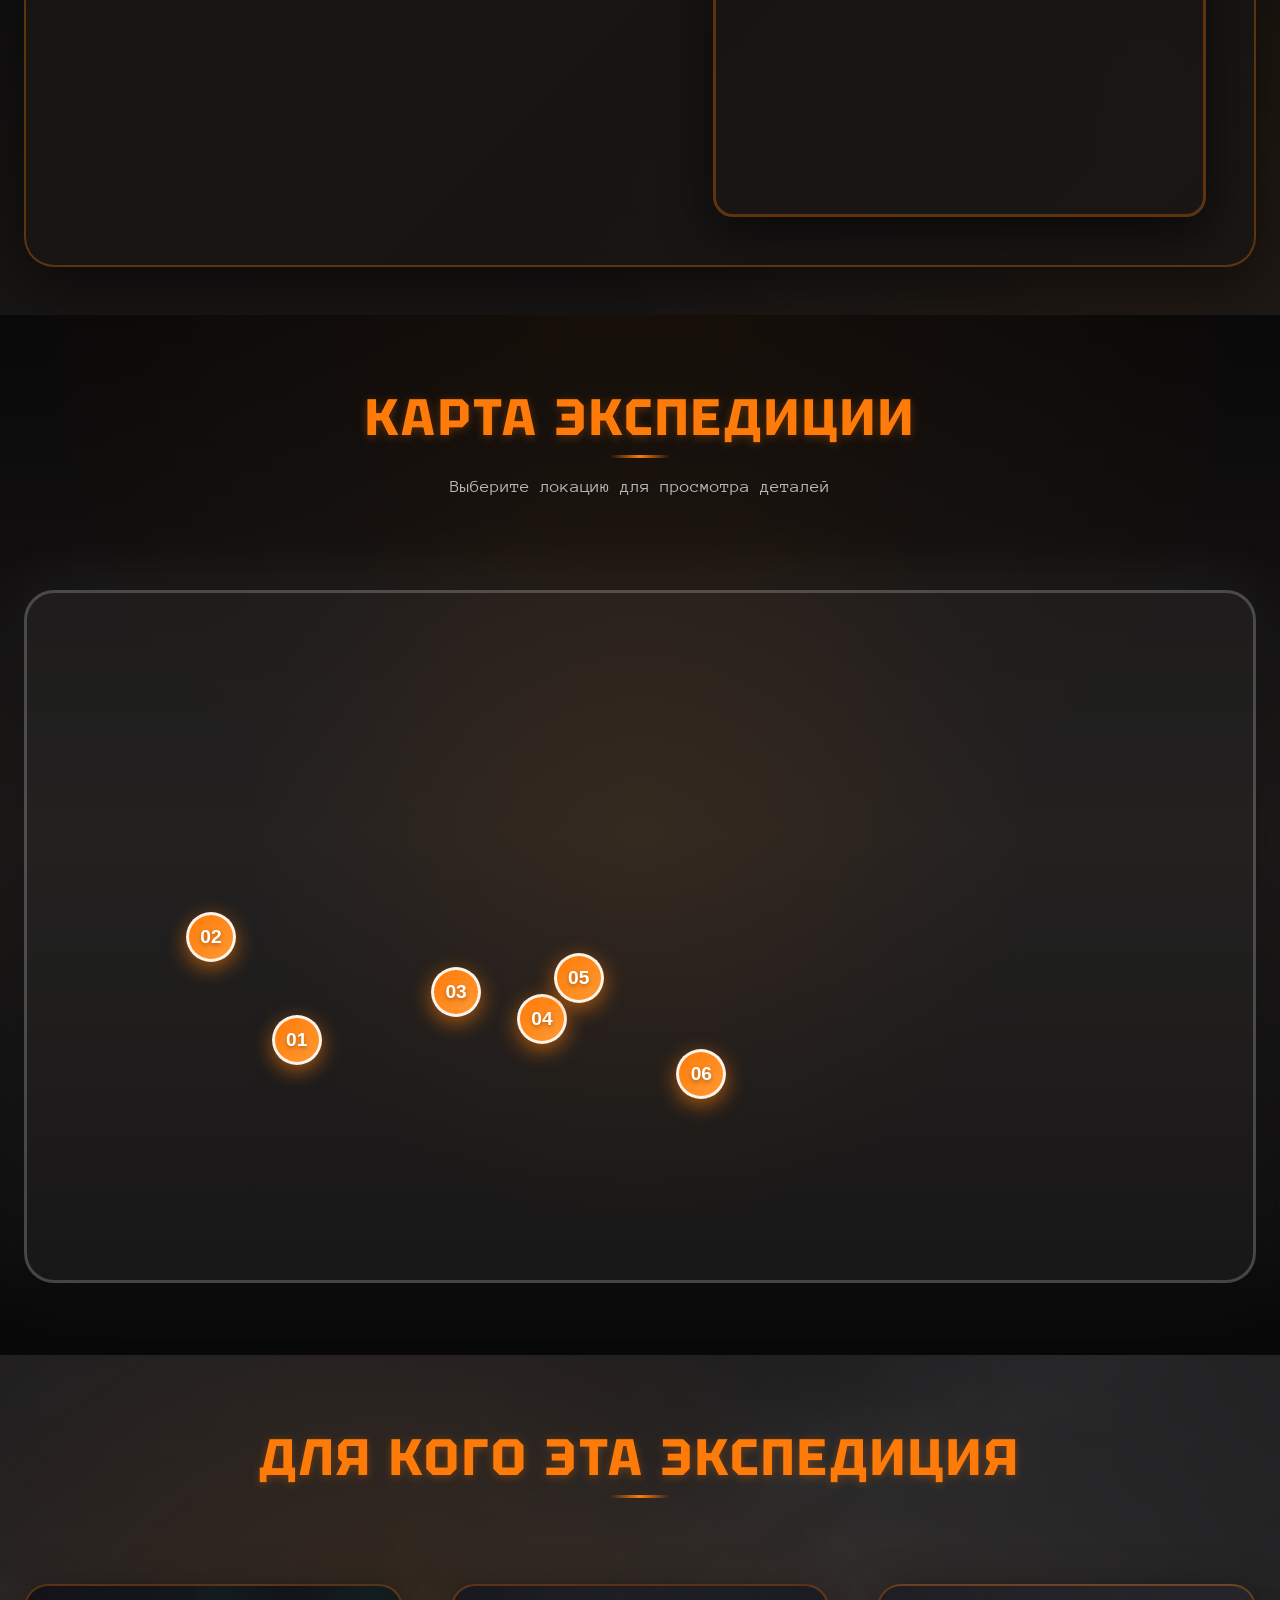
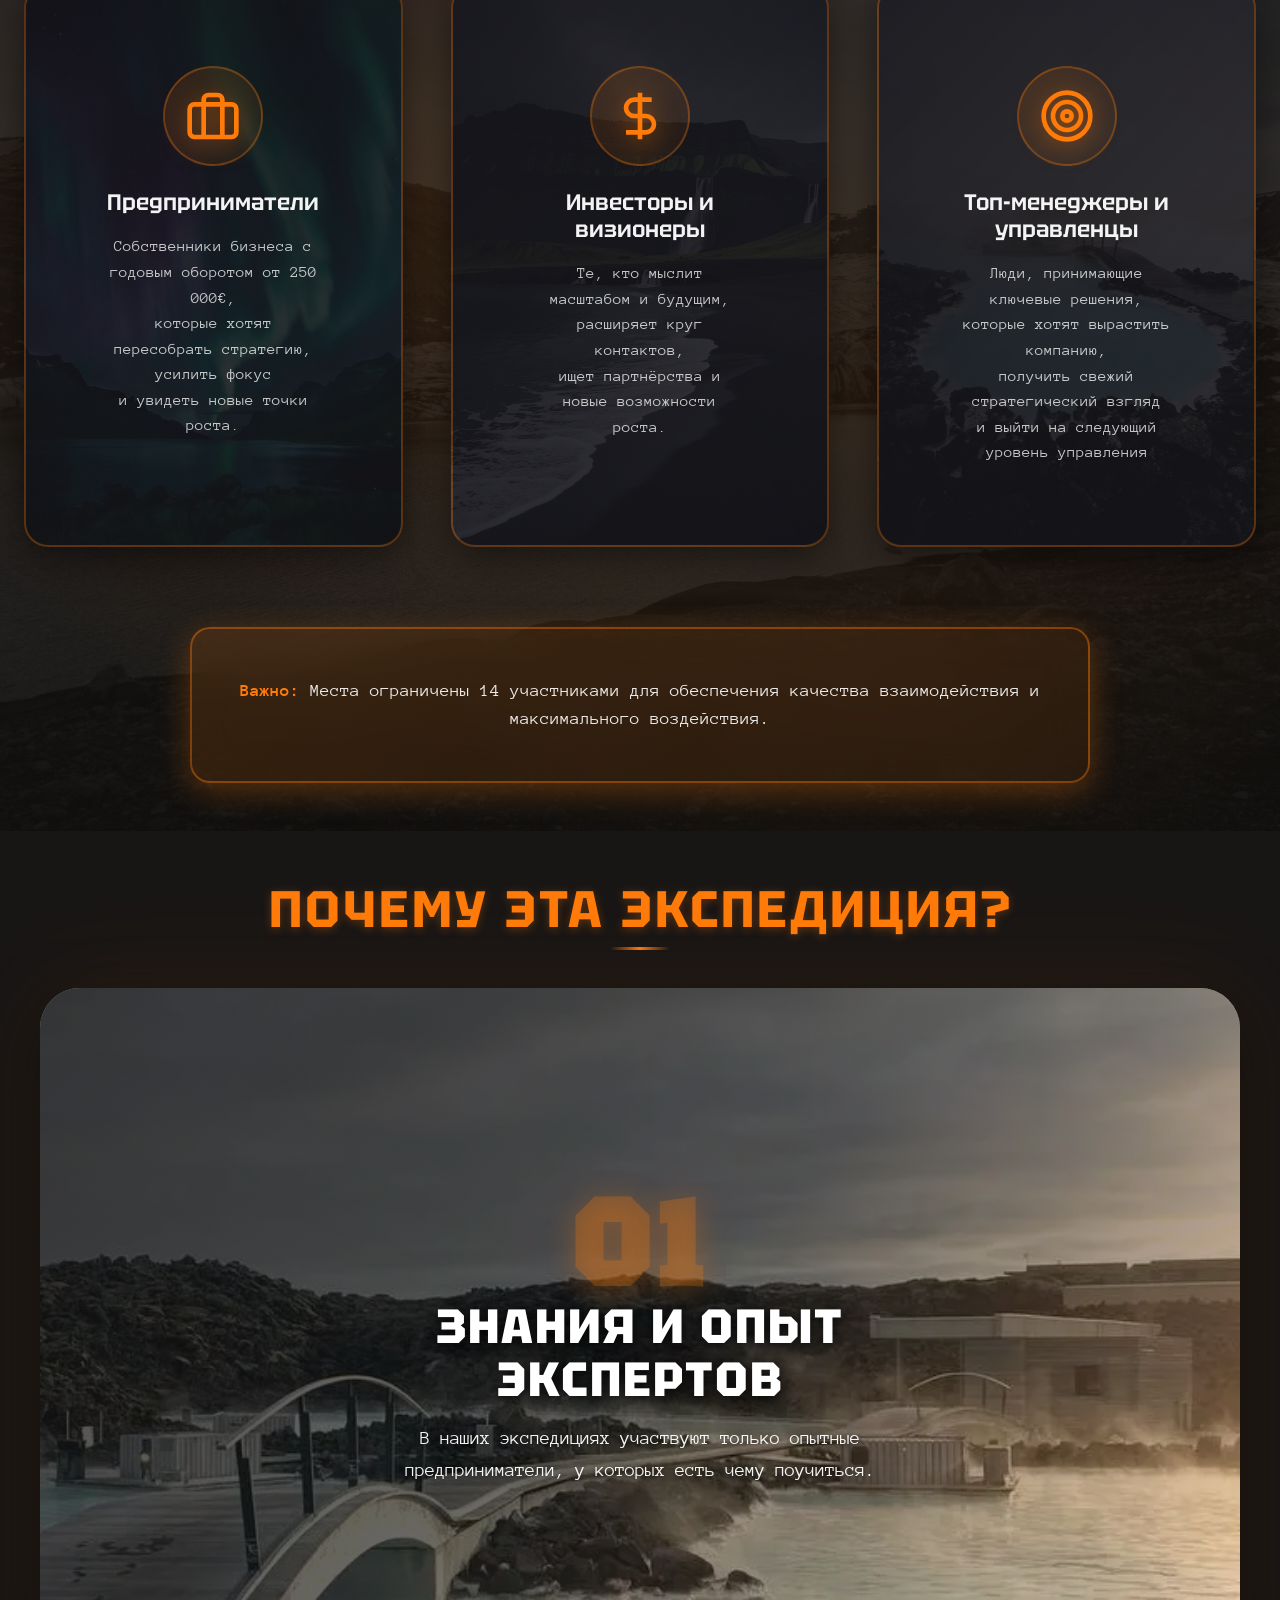
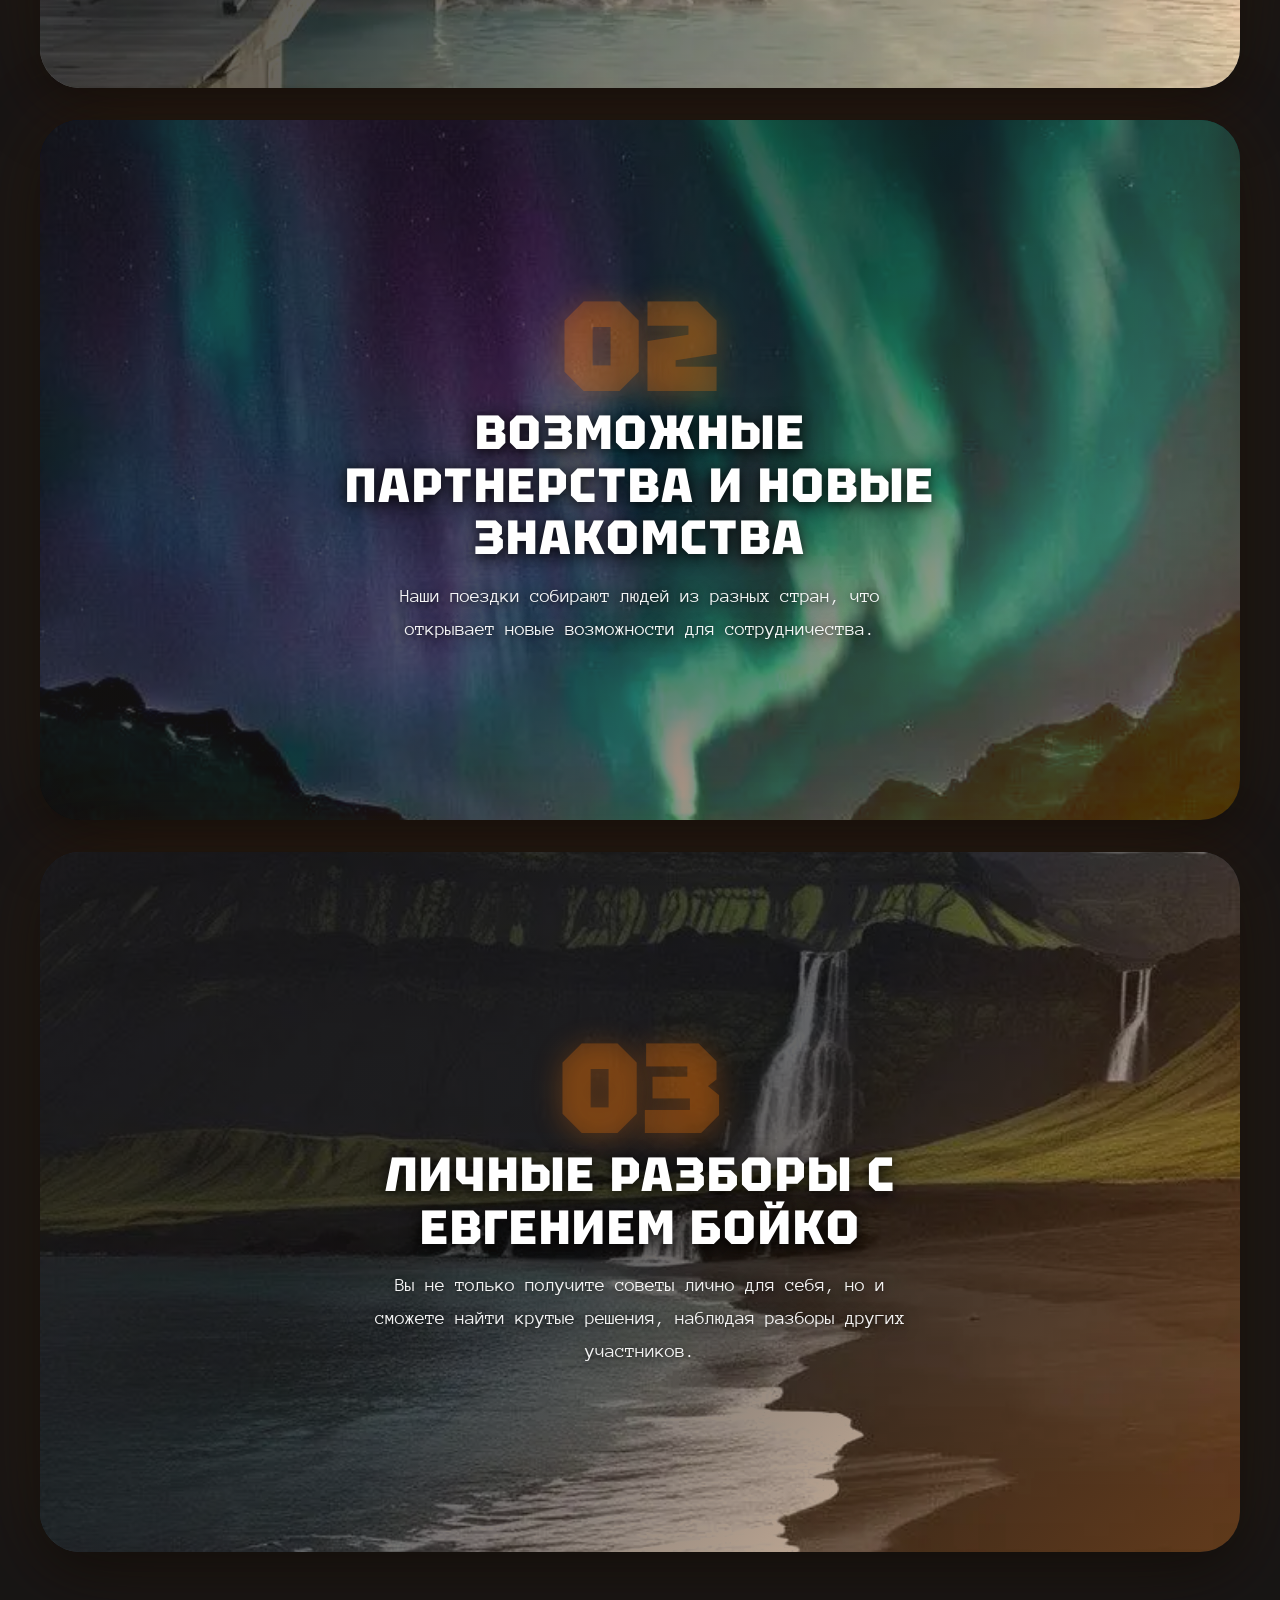
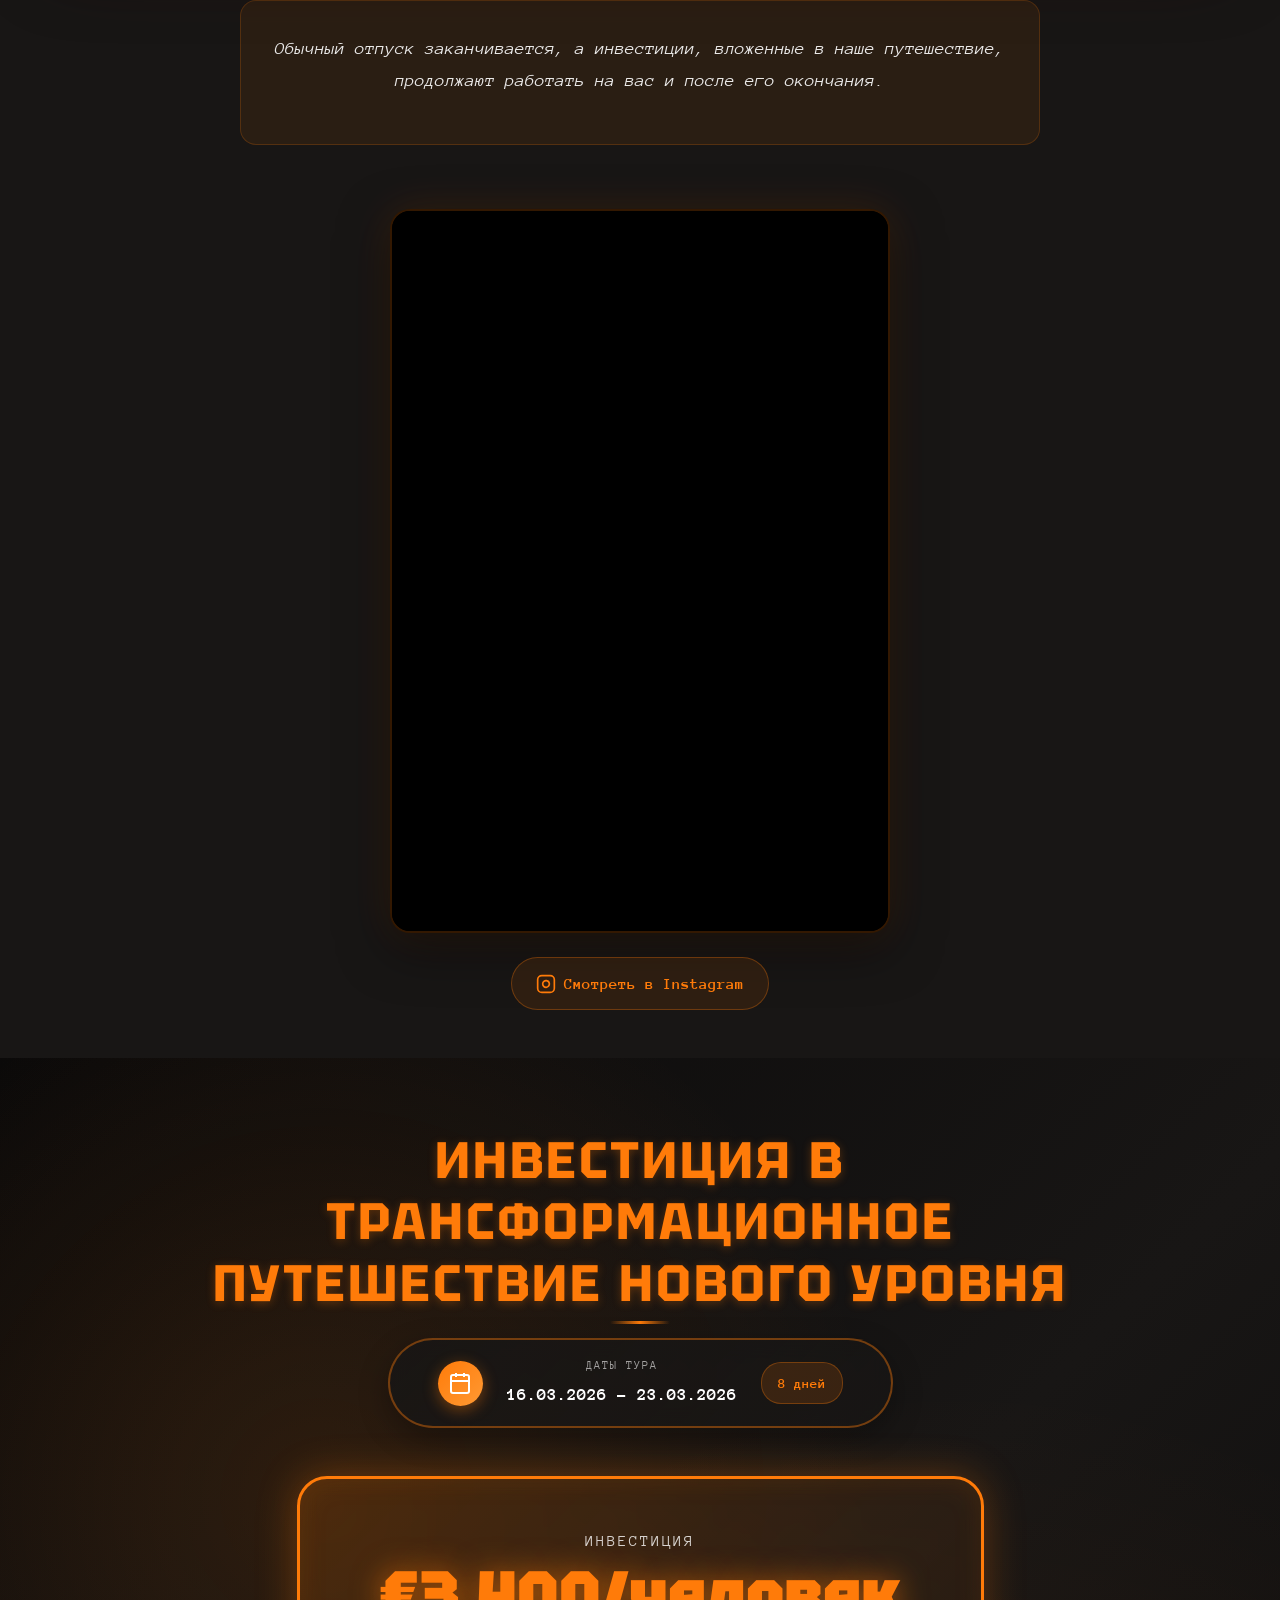
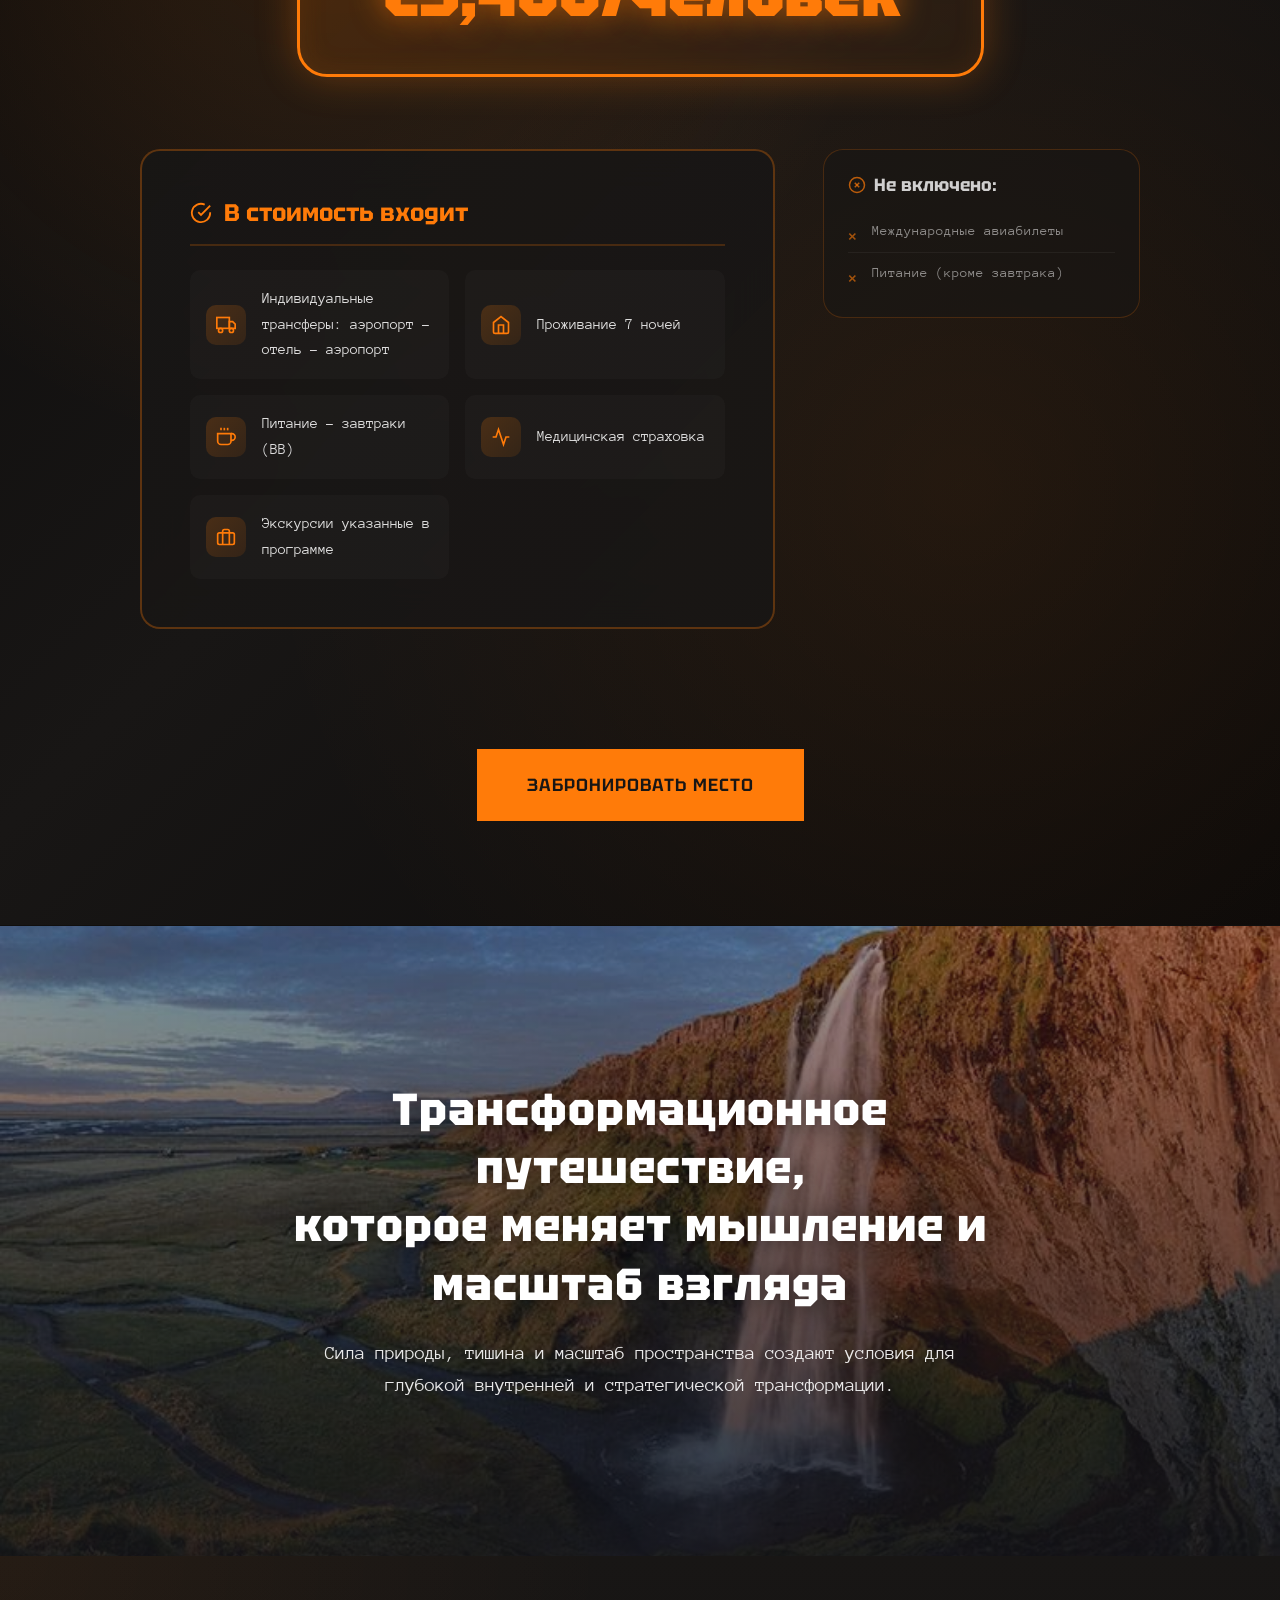
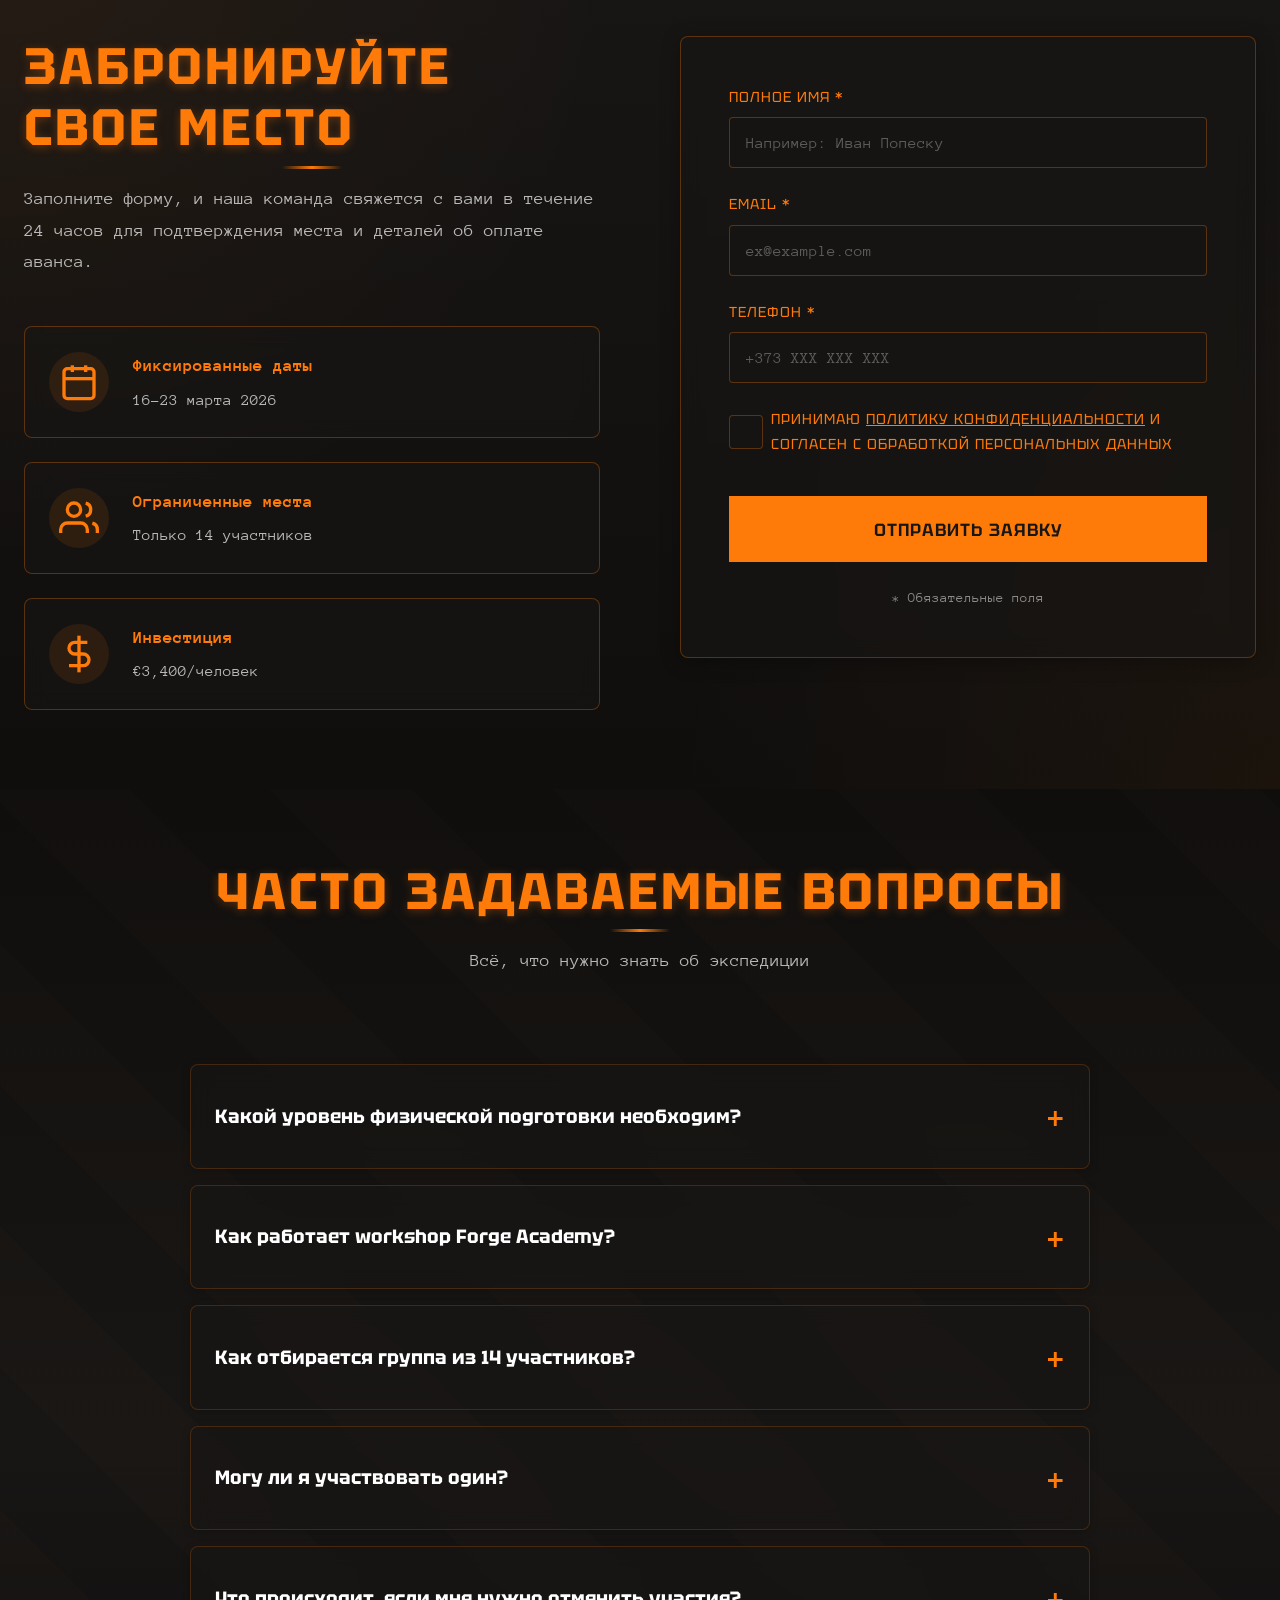
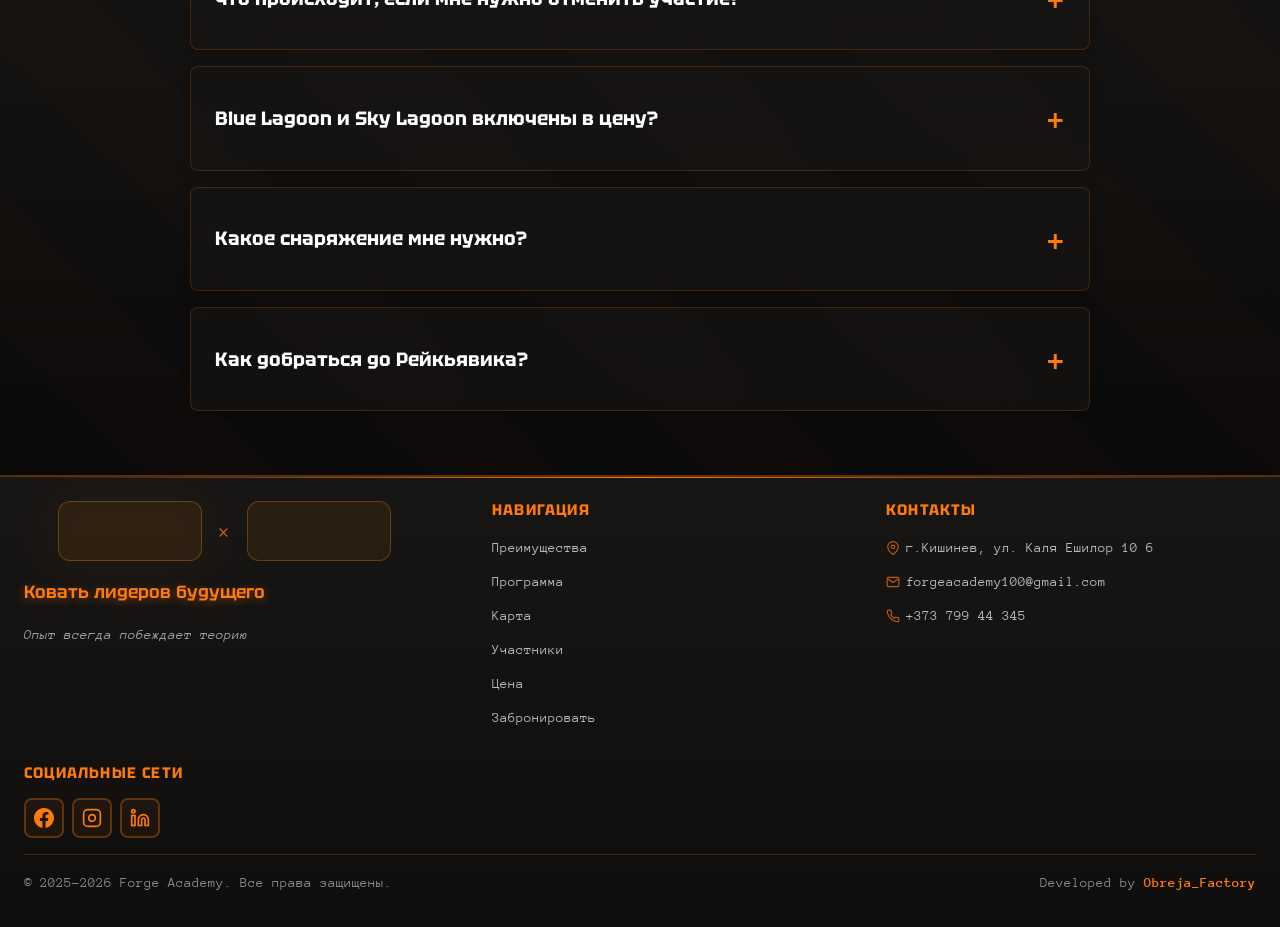
==== commit c97098e0: "Optimize performance: responsive video, bigger hero text, smooth scroll, reduced animations" ====
--- a/index.html
+++ b/index.html
@@ -119,7 +119,7 @@
                 <span class="hero-accent">ODYSSEY</span>
                 СТРАТЕГУРУ
                 <span class="hero-location">ИСЛАНДИЯ: ЛЕД И ПЛАМЯ</span>
-                <span class="hero-subtitle">ЗЕМЛЯ ОГНЯ И ЛЬДА</span>
+                
             </h1>
             
             <!-- Date și Locație -->
@@ -1221,112 +1221,55 @@
     <!-- Custom JavaScript -->
     <script src="assets/js/main.js" defer></script>
     
-    <!-- Video Autoplay on Scroll (iOS Compatible) -->
+    <!-- Video Autoplay on Scroll (iOS Compatible + Performance Optimized) -->
     <script>
         (function() {
-            // iOS video autoplay fix - runs immediately, not waiting for DOMContentLoaded
-            const heroVideo = document.getElementById('heroVideo');
-            const autoplayVideo = document.getElementById('autoplayVideo');
+            var heroVideo = document.getElementById('heroVideo');
+            var autoplayVideo = document.getElementById('autoplayVideo');
+            var hasInteracted = false;
             
-            // Detect iOS
-            const isIOS = /iPad|iPhone|iPod/.test(navigator.userAgent) || 
-                          (navigator.platform === 'MacIntel' && navigator.maxTouchPoints > 1);
-            
-            // Function to play video with iOS fallback
+            // Simple play function
             function playVideo(video) {
                 if (!video) return;
-                
-                // Ensure video is muted (required for iOS autoplay)
                 video.muted = true;
-                video.setAttribute('muted', '');
-                
-                // Load and play
-                video.load();
-                
-                const playPromise = video.play();
-                if (playPromise !== undefined) {
-                    playPromise.then(function() {
-                        console.log('Video playing:', video.id);
-                    }).catch(function(error) {
-                        console.log('Autoplay prevented for:', video.id, error);
-                        // Retry after a short delay
-                        setTimeout(function() {
-                            video.play().catch(function() {});
-                        }, 100);
-                    });
-                }
+                try {
+                    var p = video.play();
+                    if (p) p.catch(function(){});
+                } catch(e) {}
             }
             
-            // Function to initialize videos
-            function initVideos() {
-                if (heroVideo) {
-                    playVideo(heroVideo);
-                }
+            // Init hero video
+            function init() {
+                if (heroVideo) playVideo(heroVideo);
             }
             
-            // Try immediately
-            if (document.readyState === 'complete' || document.readyState === 'interactive') {
-                initVideos();
+            // Run on load
+            if (document.readyState === 'complete') {
+                init();
             } else {
-                document.addEventListener('DOMContentLoaded', initVideos);
+                window.addEventListener('load', init, {once: true});
             }
             
-            // Also try on window load
+            // Second video - IntersectionObserver (lazy)
             window.addEventListener('load', function() {
-                initVideos();
-                
-                // For second video, use IntersectionObserver
-                if (autoplayVideo) {
-                    const observer = new IntersectionObserver(function(entries) {
-                        entries.forEach(function(entry) {
-                            if (entry.isIntersecting) {
-                                playVideo(autoplayVideo);
-                            }
-                        });
-                    }, { threshold: 0.2 });
-                    observer.observe(autoplayVideo);
-                    
-                    // Also try to play if visible on load
-                    const rect = autoplayVideo.getBoundingClientRect();
-                    if (rect.top < window.innerHeight && rect.bottom > 0) {
-                        playVideo(autoplayVideo);
-                    }
+                if (autoplayVideo && 'IntersectionObserver' in window) {
+                    var obs = new IntersectionObserver(function(e) {
+                        if (e[0].isIntersecting) playVideo(autoplayVideo);
+                    }, {threshold: 0.2, rootMargin: '50px'});
+                    obs.observe(autoplayVideo);
                 }
-            });
+            }, {once: true});
             
-            // iOS: Play on ANY user interaction (touch, click, scroll)
-            let hasInteracted = false;
-            function onUserInteraction() {
+            // iOS: First interaction triggers video
+            function onInteract() {
                 if (hasInteracted) return;
                 hasInteracted = true;
-                
-                console.log('User interaction detected, playing videos...');
-                
                 if (heroVideo) playVideo(heroVideo);
-                if (autoplayVideo) {
-                    const rect = autoplayVideo.getBoundingClientRect();
-                    if (rect.top < window.innerHeight && rect.bottom > 0) {
-                        playVideo(autoplayVideo);
-                    }
-                }
-                
-                // Remove listeners
-                ['touchstart', 'touchend', 'click', 'scroll', 'mousedown'].forEach(function(event) {
-                    document.removeEventListener(event, onUserInteraction);
-                });
+                document.removeEventListener('touchstart', onInteract);
+                document.removeEventListener('click', onInteract);
             }
-            
-            // Add multiple event listeners for iOS
-            ['touchstart', 'touchend', 'click', 'scroll', 'mousedown'].forEach(function(event) {
-                document.addEventListener(event, onUserInteraction, { passive: true, once: false });
-            });
-            
-            // Visibility change - play when page becomes visible
-            document.addEventListener('visibilitychange', function() {
-                if (!document.hidden && hasInteracted) {
-                    if (heroVideo && heroVideo.paused) playVideo(heroVideo);
-                }
-            });
+            document.addEventListener('touchstart', onInteract, {passive: true, once: true});
+            document.addEventListener('click', onInteract, {passive: true, once: true});
         })();
     </script>
 </body>
--- a/assets/css/style.css
+++ b/assets/css/style.css
@@ -86,6 +86,28 @@
     /* Prevent overscroll bounce causing issues */
     overscroll-behavior: none;
     overscroll-behavior-y: none;
+}
+
+/* Performance optimizations */
+img, video {
+    content-visibility: auto;
+}
+
+section {
+    contain: layout style;
+}
+
+/* Reduce motion for users who prefer it */
+@media (prefers-reduced-motion: reduce) {
+    *, *::before, *::after {
+        animation-duration: 0.01ms !important;
+        animation-iteration-count: 1 !important;
+        transition-duration: 0.01ms !important;
+    }
+    
+    html {
+        scroll-behavior: auto;
+    }
 }
 
 /* Custom Scrollbar */
@@ -735,12 +757,12 @@
 
 .hero-location {
     display: block;
-    font-size: clamp(0.9rem, 2vw, 1.3rem);
-    color: rgba(255, 255, 255, 0.85);
-    letter-spacing: 4px;
+    font-size: clamp(1.1rem, 2.5vw, 1.6rem);
+    color: rgba(255, 255, 255, 0.9);
+    letter-spacing: 5px;
     margin-top: 0.5rem;
     margin-bottom: 0.3rem;
-    font-weight: 500;
+    font-weight: 600;
     text-shadow: 0 2px 15px rgba(0, 0, 0, 0.6);
 }
 
@@ -4336,13 +4358,13 @@
    ============================================ */
 
 .video-autoplay-container {
-    max-width: 800px;
+    max-width: min(500px, 90vw);
     margin: 4rem auto 0;
     border-radius: 20px;
     overflow: hidden;
     box-shadow: 0 15px 50px rgba(0, 0, 0, 0.5), 0 0 40px rgba(255, 123, 9, 0.15);
     border: 2px solid rgba(255, 123, 9, 0.2);
-    background: var(--obsidian-black);
+    background: #000;
     position: relative;
 }
 
@@ -4351,8 +4373,9 @@
     height: auto;
     display: block;
     aspect-ratio: 9 / 16;
-    object-fit: cover;
+    object-fit: contain;
     background: #000;
+    max-height: 80vh;
 }
 
 /* Video controls styling */
@@ -4389,18 +4412,26 @@
 /* Tablet - Video Styles */
 @media (max-width: 992px) {
     .video-autoplay-container {
-        max-width: 600px;
+        max-width: min(450px, 85vw);
         margin: 3rem auto 0;
         border-radius: 16px;
+    }
+    
+    .video-autoplay-container video {
+        max-height: 70vh;
     }
 }
 
 /* Mobile - Video Styles */
 @media (max-width: 768px) {
     .video-autoplay-container {
-        max-width: 100%;
-        margin: 2.5rem 1rem 0;
+        max-width: min(400px, 90vw);
+        margin: 2.5rem auto 0;
         border-radius: 14px;
+    }
+    
+    .video-autoplay-container video {
+        max-height: 65vh;
     }
     
     .video-instagram-link a {
@@ -4412,9 +4443,14 @@
 /* Small Mobile - Video Styles */
 @media (max-width: 480px) {
     .video-autoplay-container {
-        margin: 2rem 0.5rem 0;
+        max-width: 95vw;
+        margin: 2rem auto 0;
         border-radius: 12px;
         border-width: 1px;
+    }
+    
+    .video-autoplay-container video {
+        max-height: 60vh;
     }
     
     .video-instagram-link {
--- a/assets/css/style.css
+++ b/assets/css/style.css
@@ -86,6 +86,28 @@
     /* Prevent overscroll bounce causing issues */
     overscroll-behavior: none;
     overscroll-behavior-y: none;
+}
+
+/* Performance optimizations */
+img, video {
+    content-visibility: auto;
+}
+
+section {
+    contain: layout style;
+}
+
+/* Reduce motion for users who prefer it */
+@media (prefers-reduced-motion: reduce) {
+    *, *::before, *::after {
+        animation-duration: 0.01ms !important;
+        animation-iteration-count: 1 !important;
+        transition-duration: 0.01ms !important;
+    }
+    
+    html {
+        scroll-behavior: auto;
+    }
 }
 
 /* Custom Scrollbar */
@@ -735,12 +757,12 @@
 
 .hero-location {
     display: block;
-    font-size: clamp(0.9rem, 2vw, 1.3rem);
-    color: rgba(255, 255, 255, 0.85);
-    letter-spacing: 4px;
+    font-size: clamp(1.1rem, 2.5vw, 1.6rem);
+    color: rgba(255, 255, 255, 0.9);
+    letter-spacing: 5px;
     margin-top: 0.5rem;
     margin-bottom: 0.3rem;
-    font-weight: 500;
+    font-weight: 600;
     text-shadow: 0 2px 15px rgba(0, 0, 0, 0.6);
 }
 
@@ -4336,13 +4358,13 @@
    ============================================ */
 
 .video-autoplay-container {
-    max-width: 800px;
+    max-width: min(500px, 90vw);
     margin: 4rem auto 0;
     border-radius: 20px;
     overflow: hidden;
     box-shadow: 0 15px 50px rgba(0, 0, 0, 0.5), 0 0 40px rgba(255, 123, 9, 0.15);
     border: 2px solid rgba(255, 123, 9, 0.2);
-    background: var(--obsidian-black);
+    background: #000;
     position: relative;
 }
 
@@ -4351,8 +4373,9 @@
     height: auto;
     display: block;
     aspect-ratio: 9 / 16;
-    object-fit: cover;
+    object-fit: contain;
     background: #000;
+    max-height: 80vh;
 }
 
 /* Video controls styling */
@@ -4389,18 +4412,26 @@
 /* Tablet - Video Styles */
 @media (max-width: 992px) {
     .video-autoplay-container {
-        max-width: 600px;
+        max-width: min(450px, 85vw);
         margin: 3rem auto 0;
         border-radius: 16px;
+    }
+    
+    .video-autoplay-container video {
+        max-height: 70vh;
     }
 }
 
 /* Mobile - Video Styles */
 @media (max-width: 768px) {
     .video-autoplay-container {
-        max-width: 100%;
-        margin: 2.5rem 1rem 0;
+        max-width: min(400px, 90vw);
+        margin: 2.5rem auto 0;
         border-radius: 14px;
+    }
+    
+    .video-autoplay-container video {
+        max-height: 65vh;
     }
     
     .video-instagram-link a {
@@ -4412,9 +4443,14 @@
 /* Small Mobile - Video Styles */
 @media (max-width: 480px) {
     .video-autoplay-container {
-        margin: 2rem 0.5rem 0;
+        max-width: 95vw;
+        margin: 2rem auto 0;
         border-radius: 12px;
         border-width: 1px;
+    }
+    
+    .video-autoplay-container video {
+        max-height: 60vh;
     }
     
     .video-instagram-link {
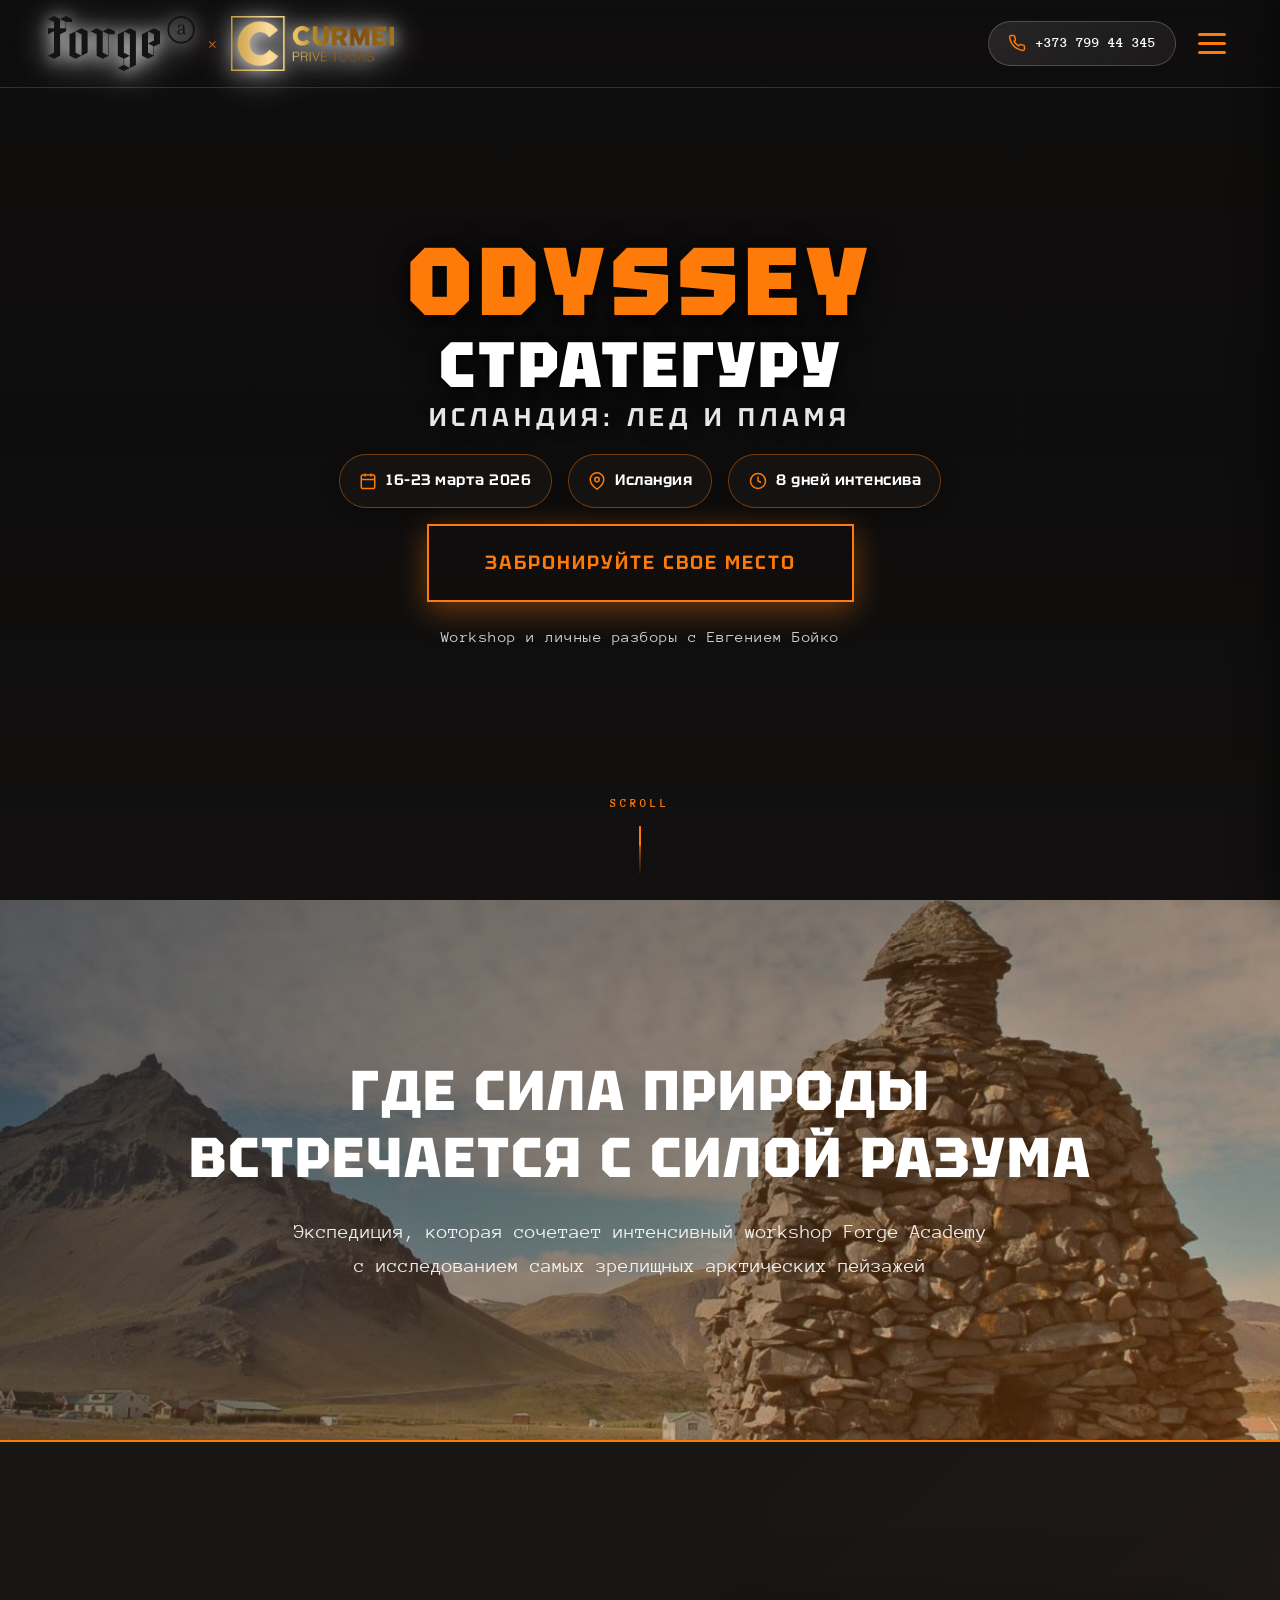
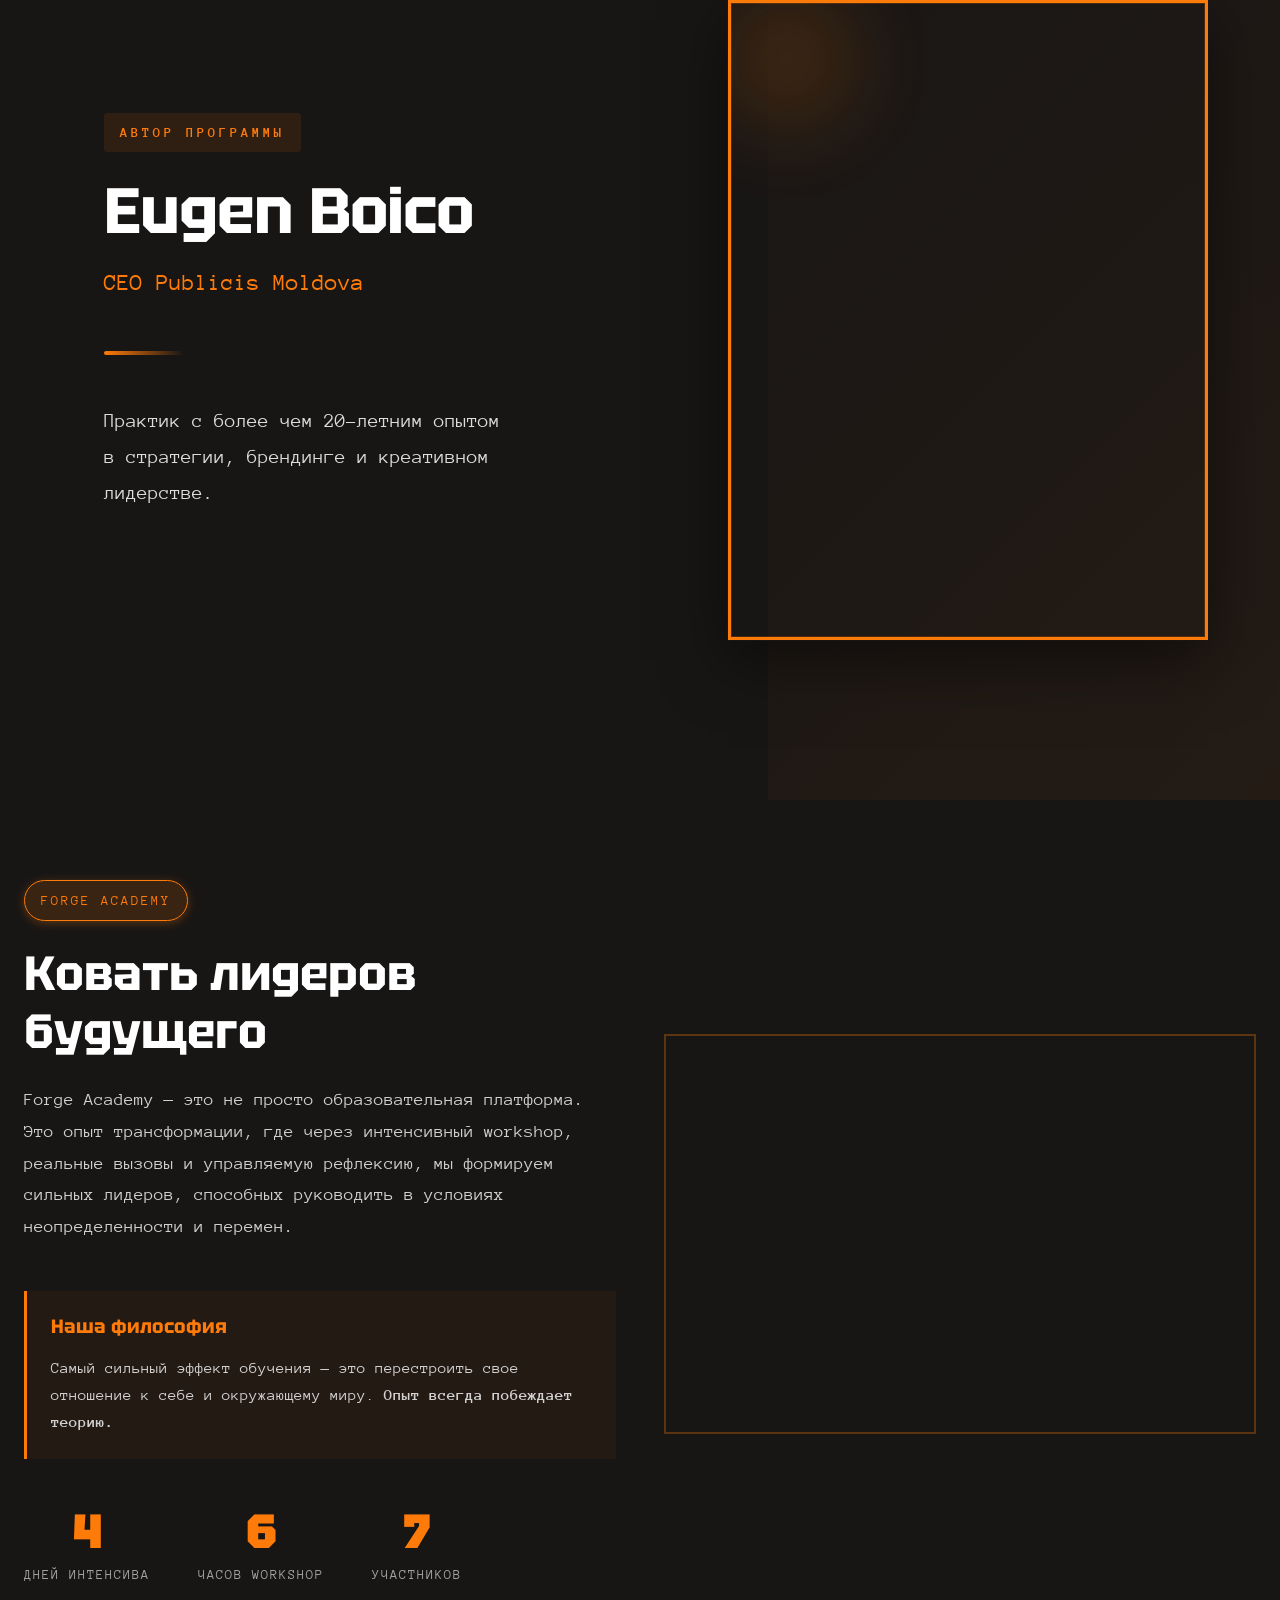
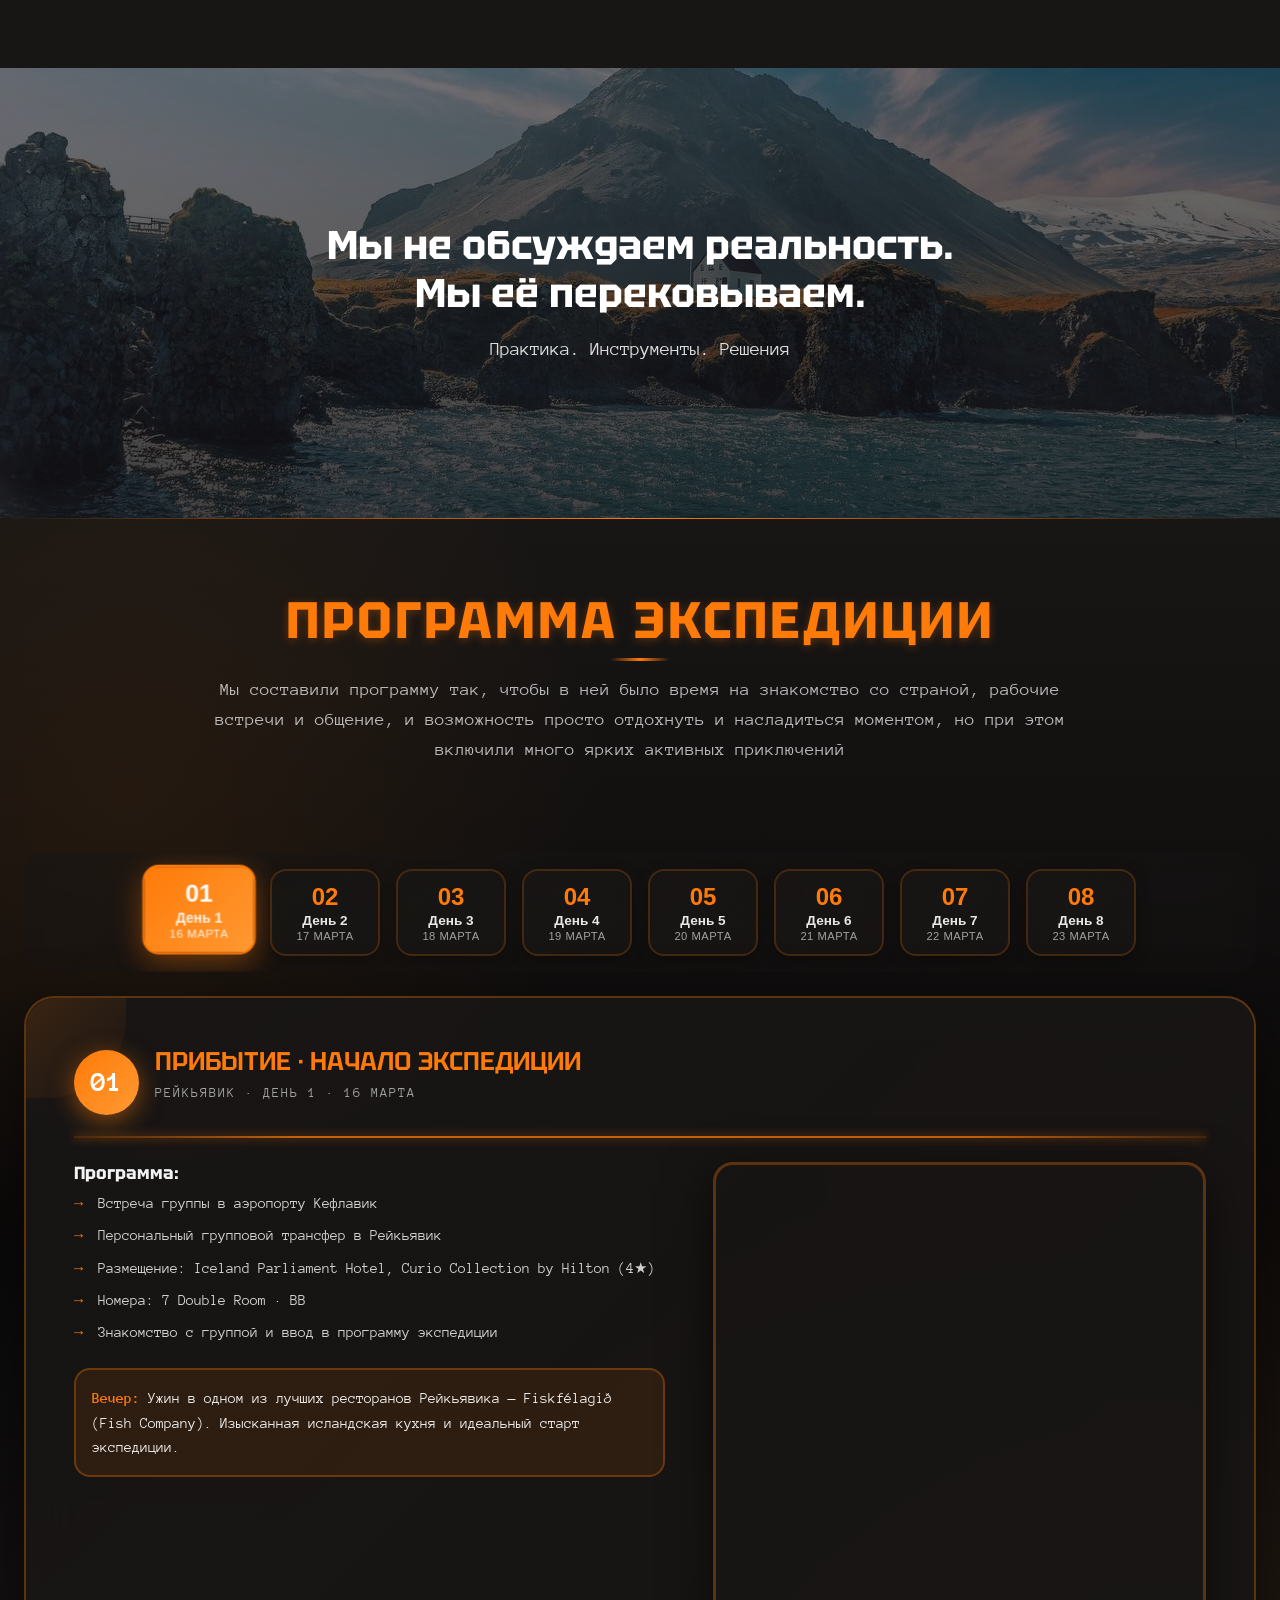
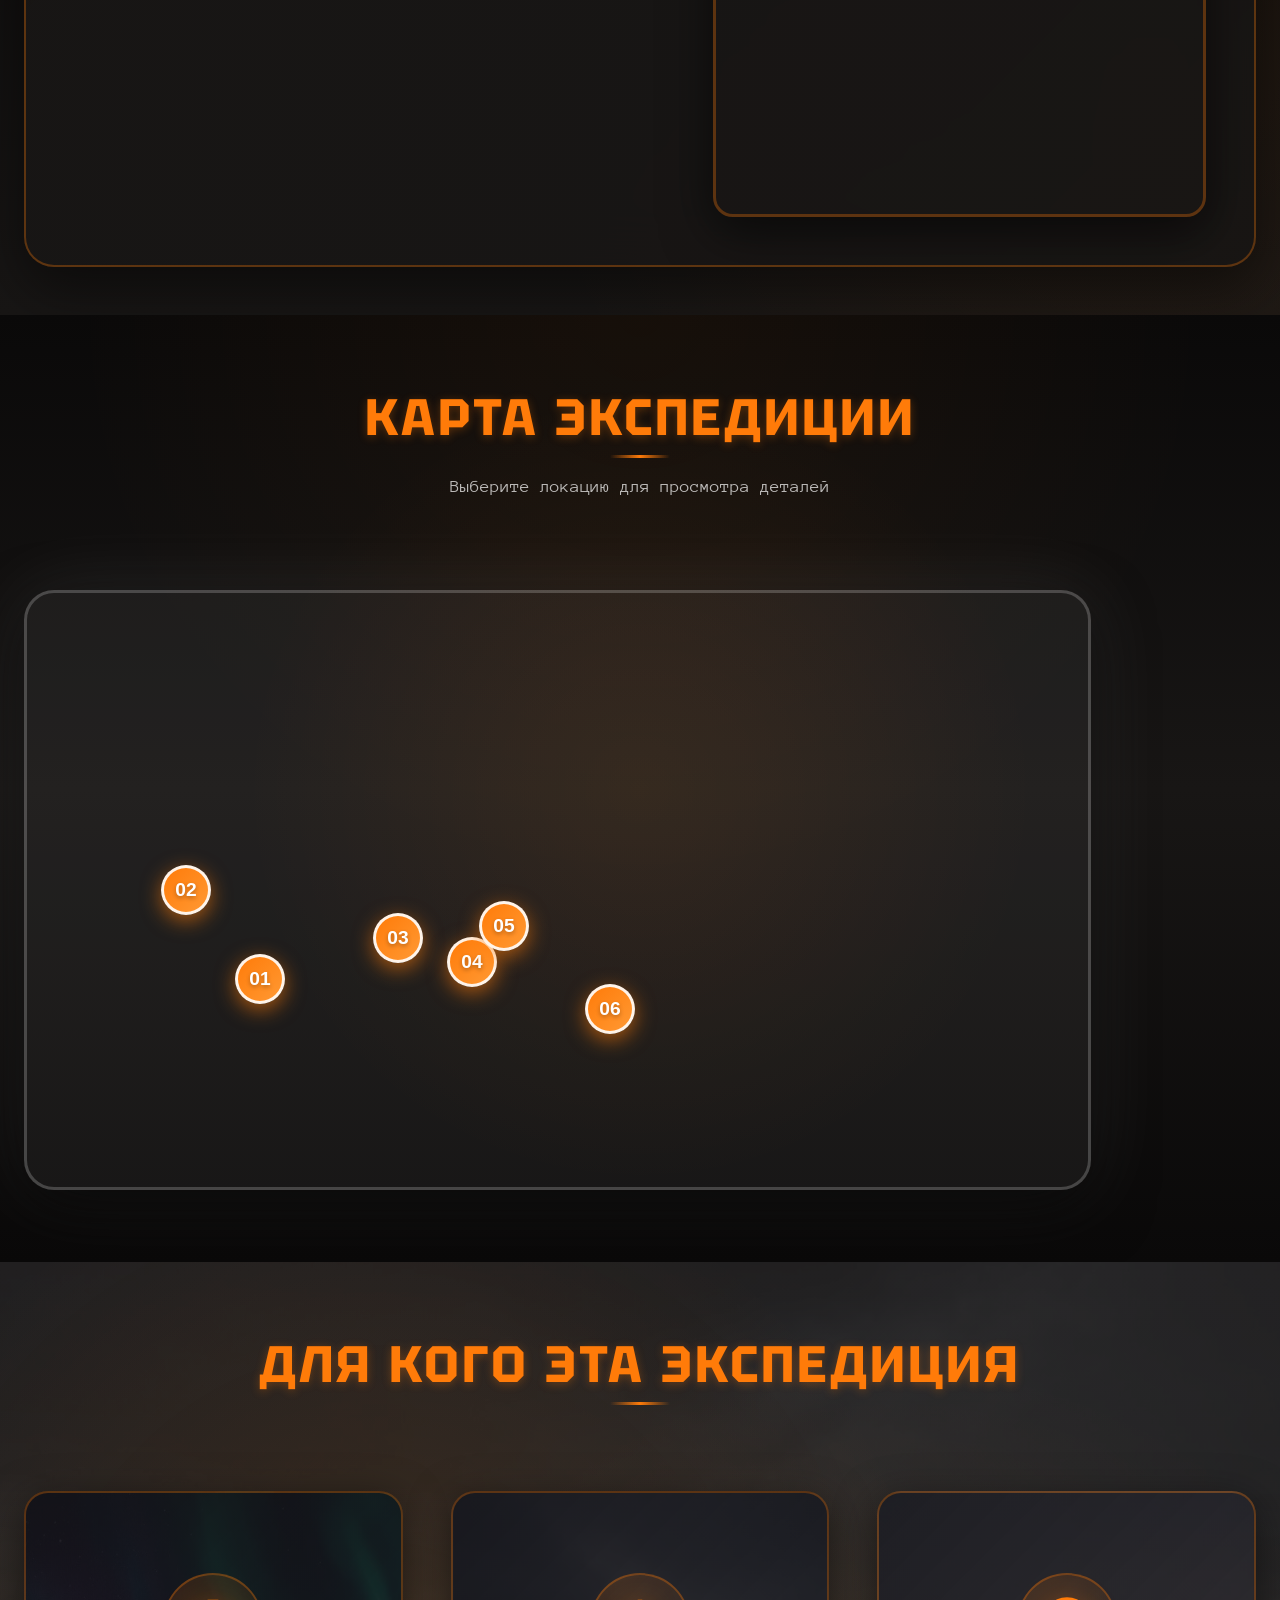
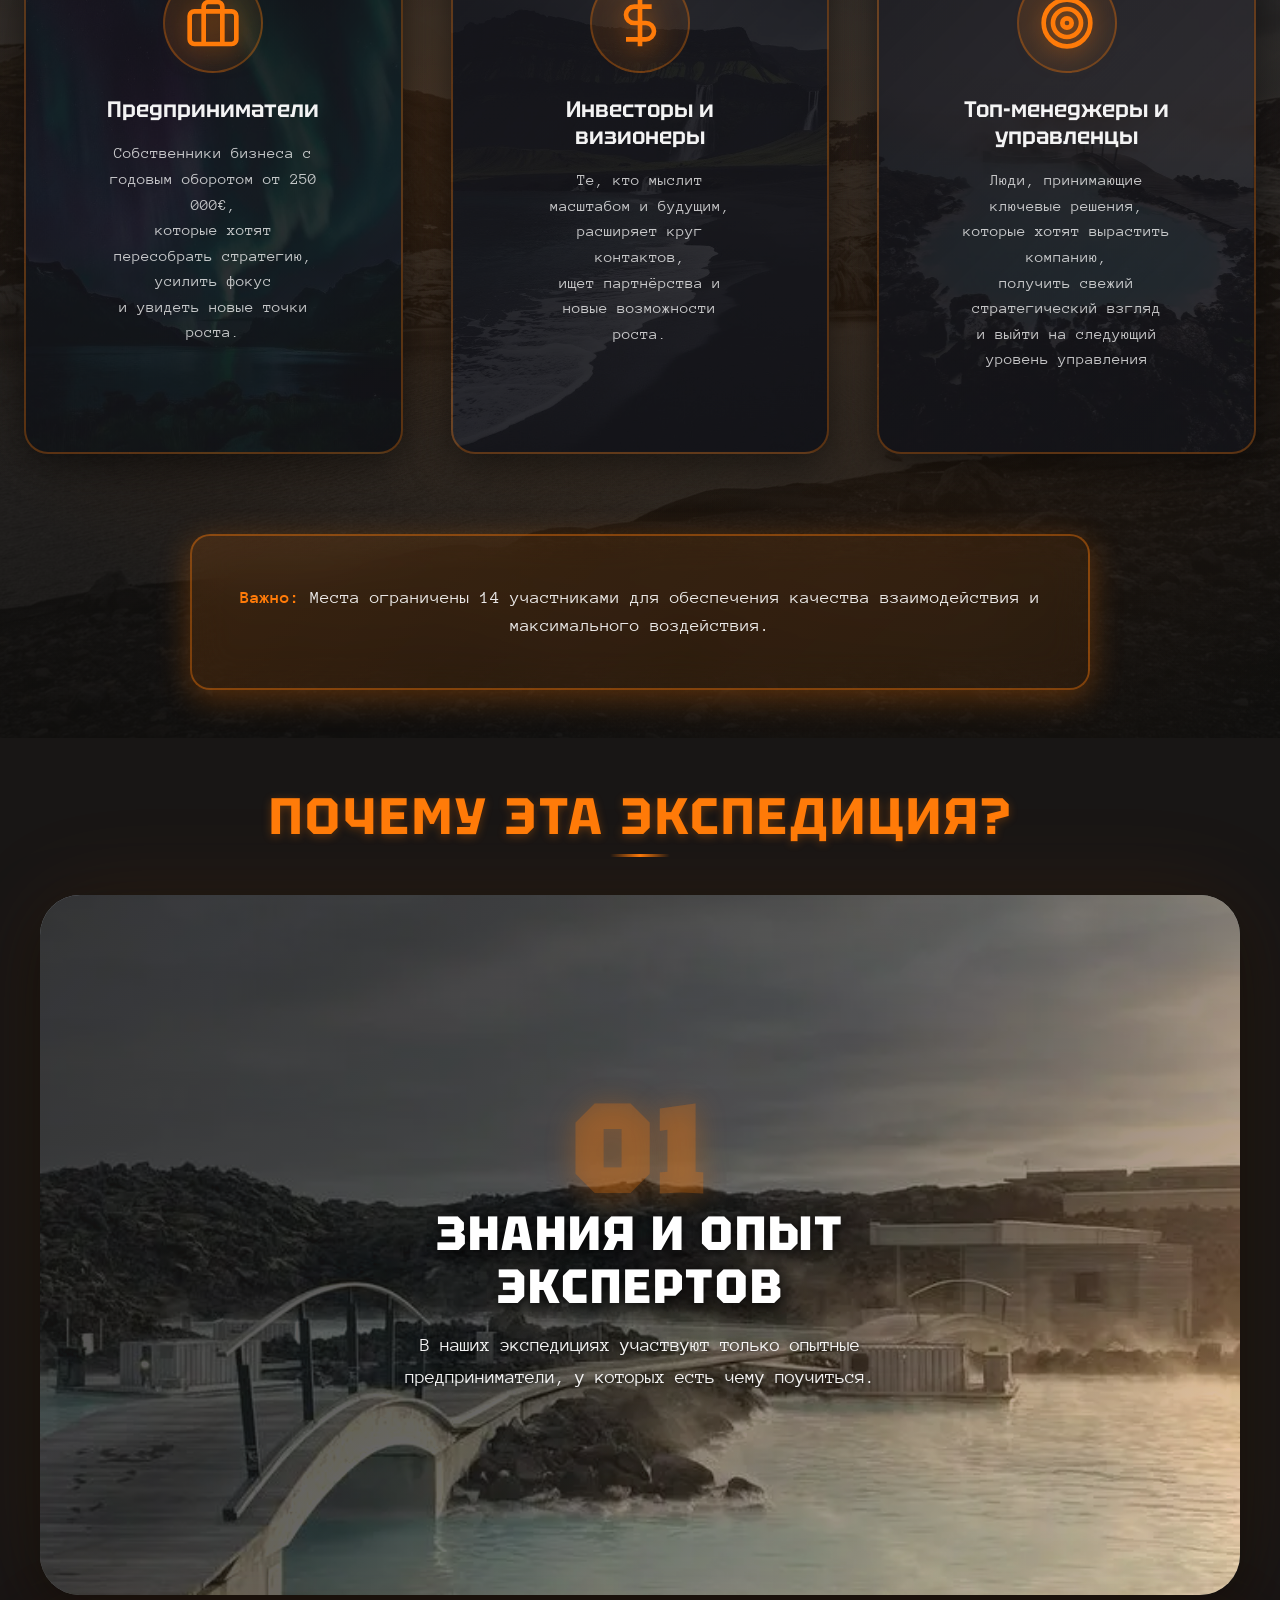
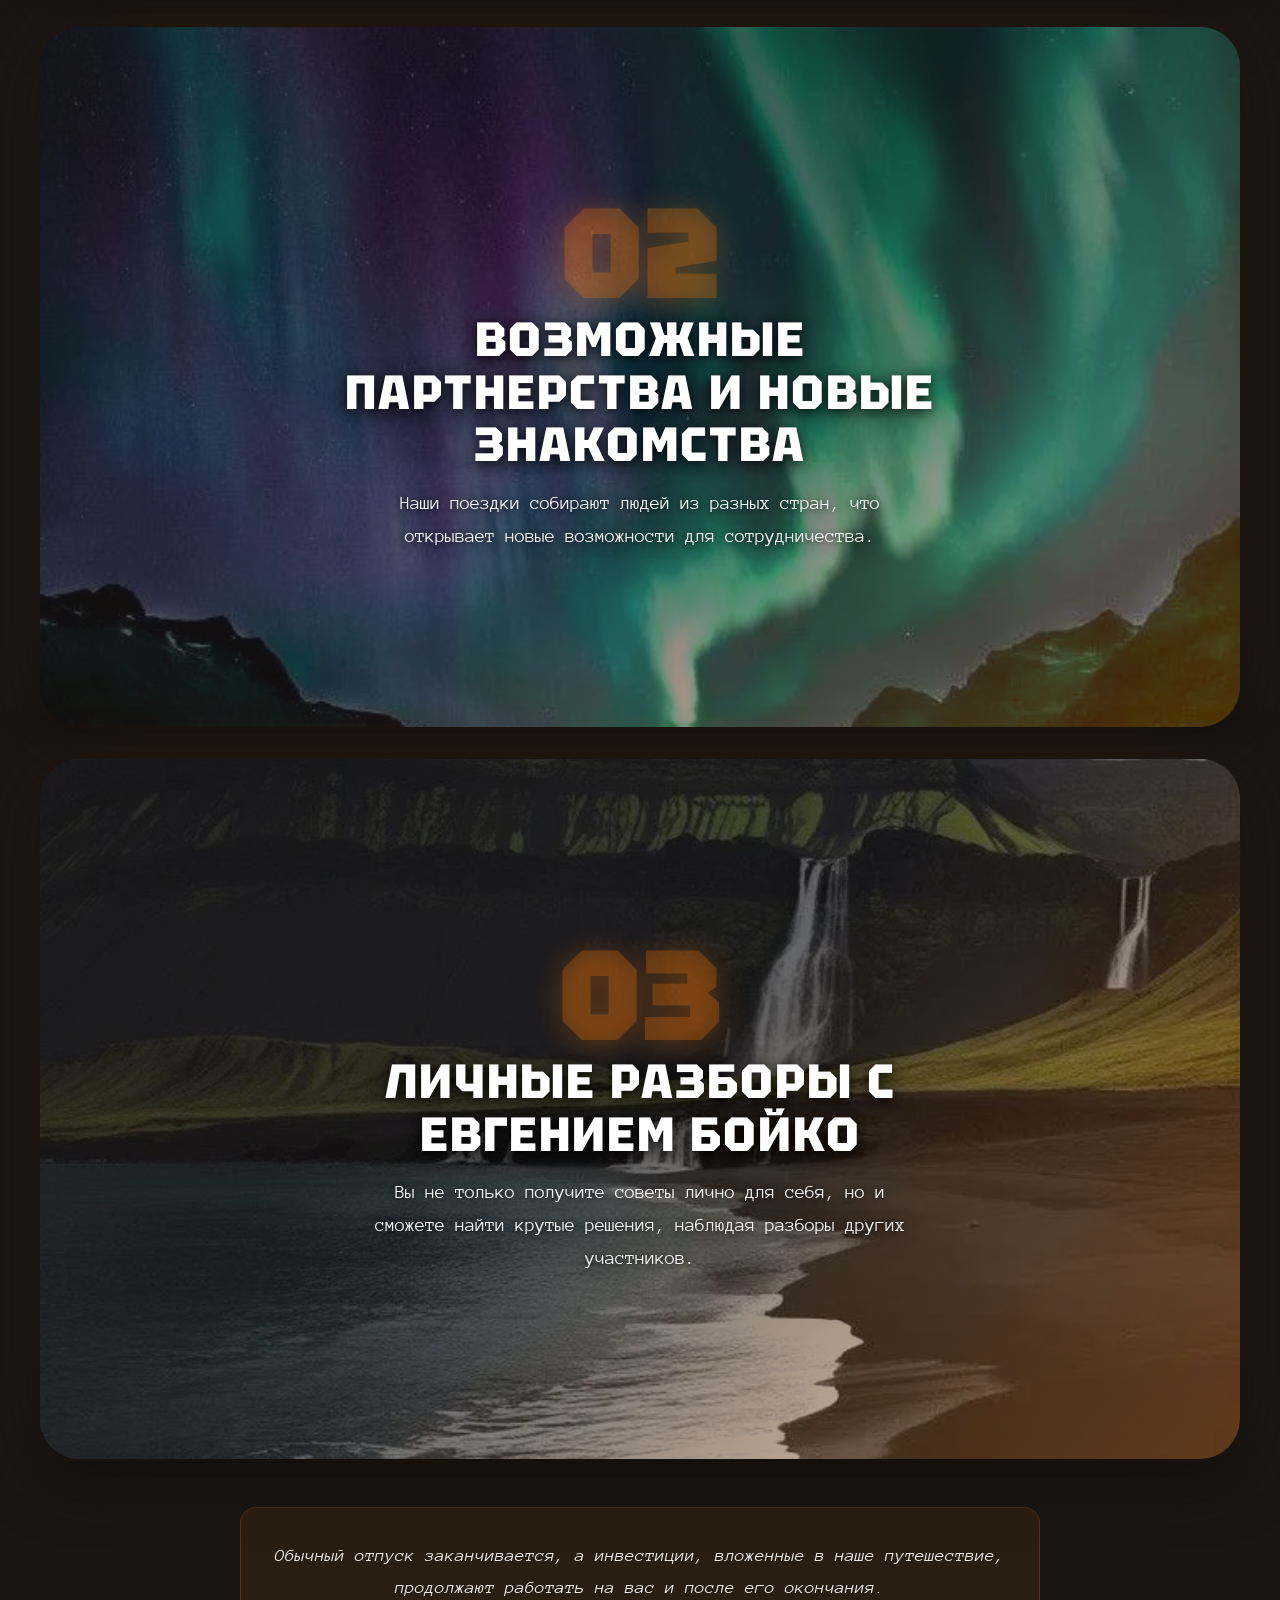
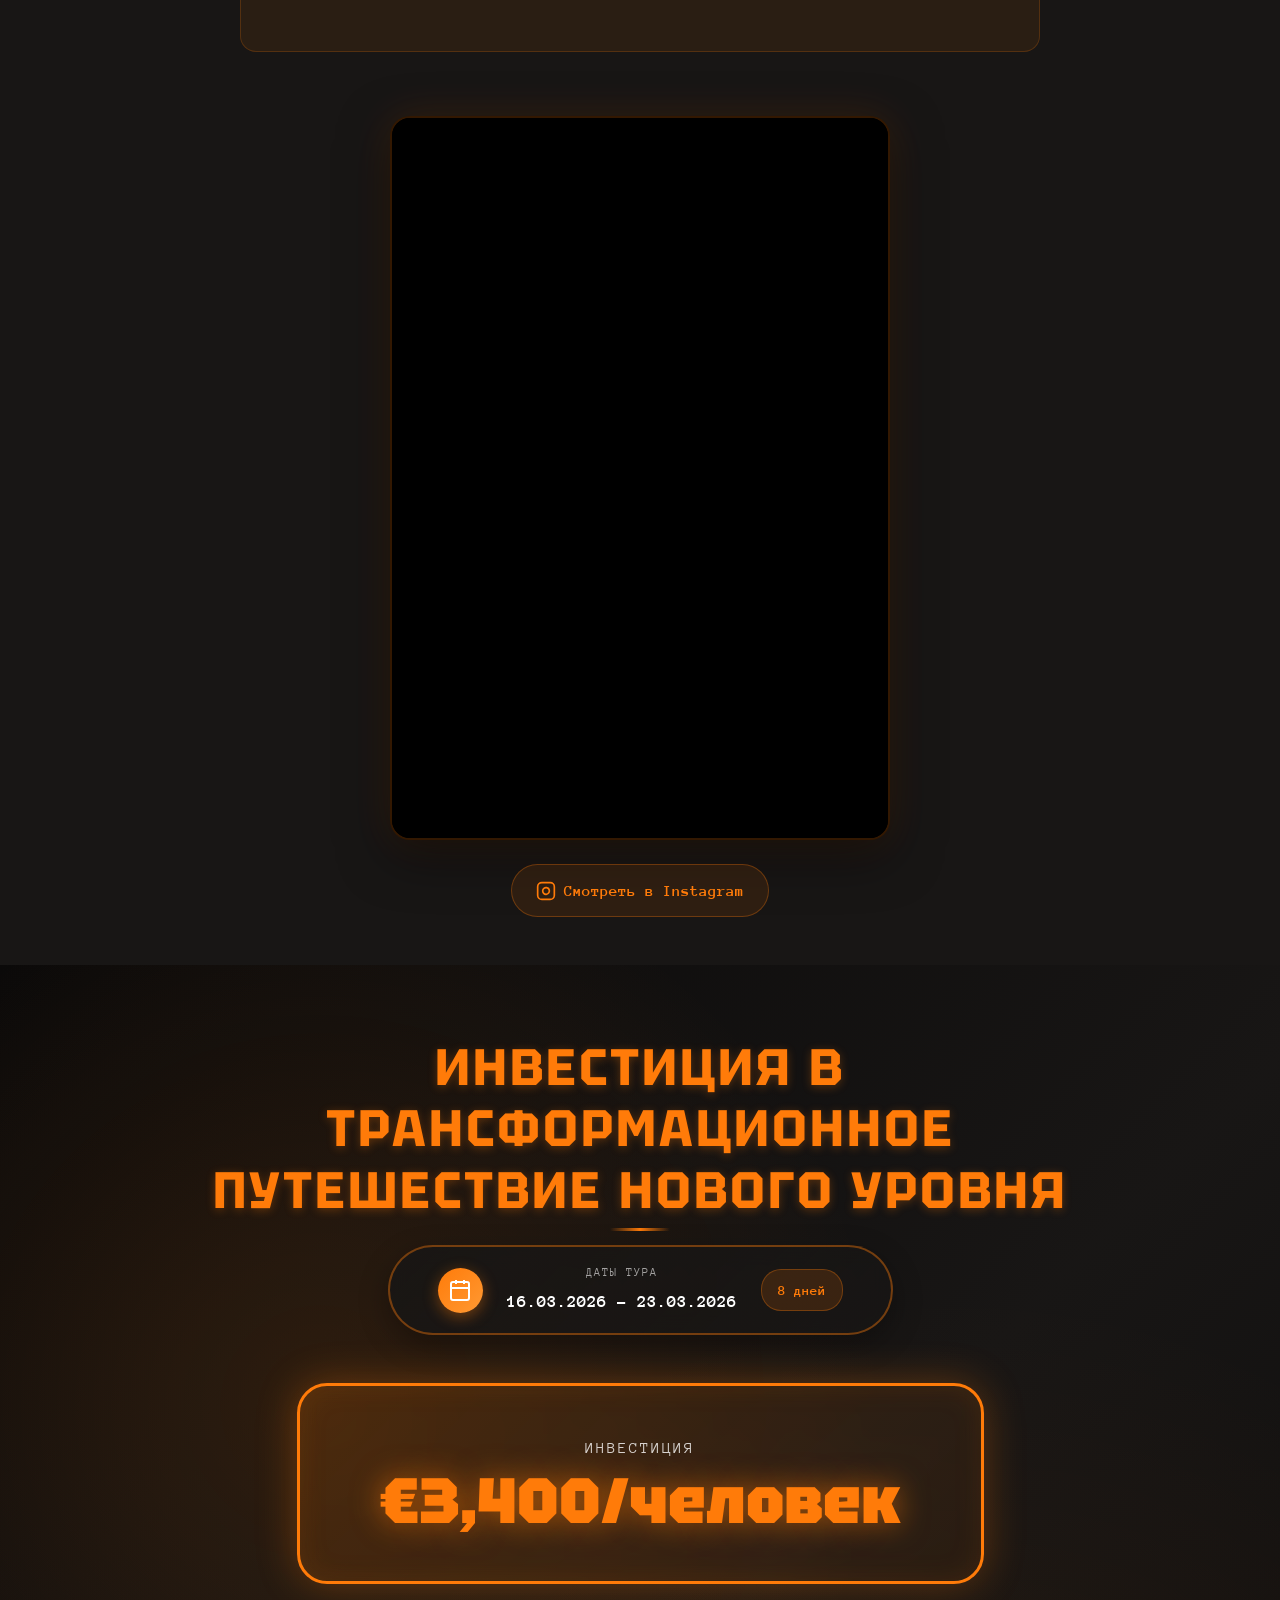
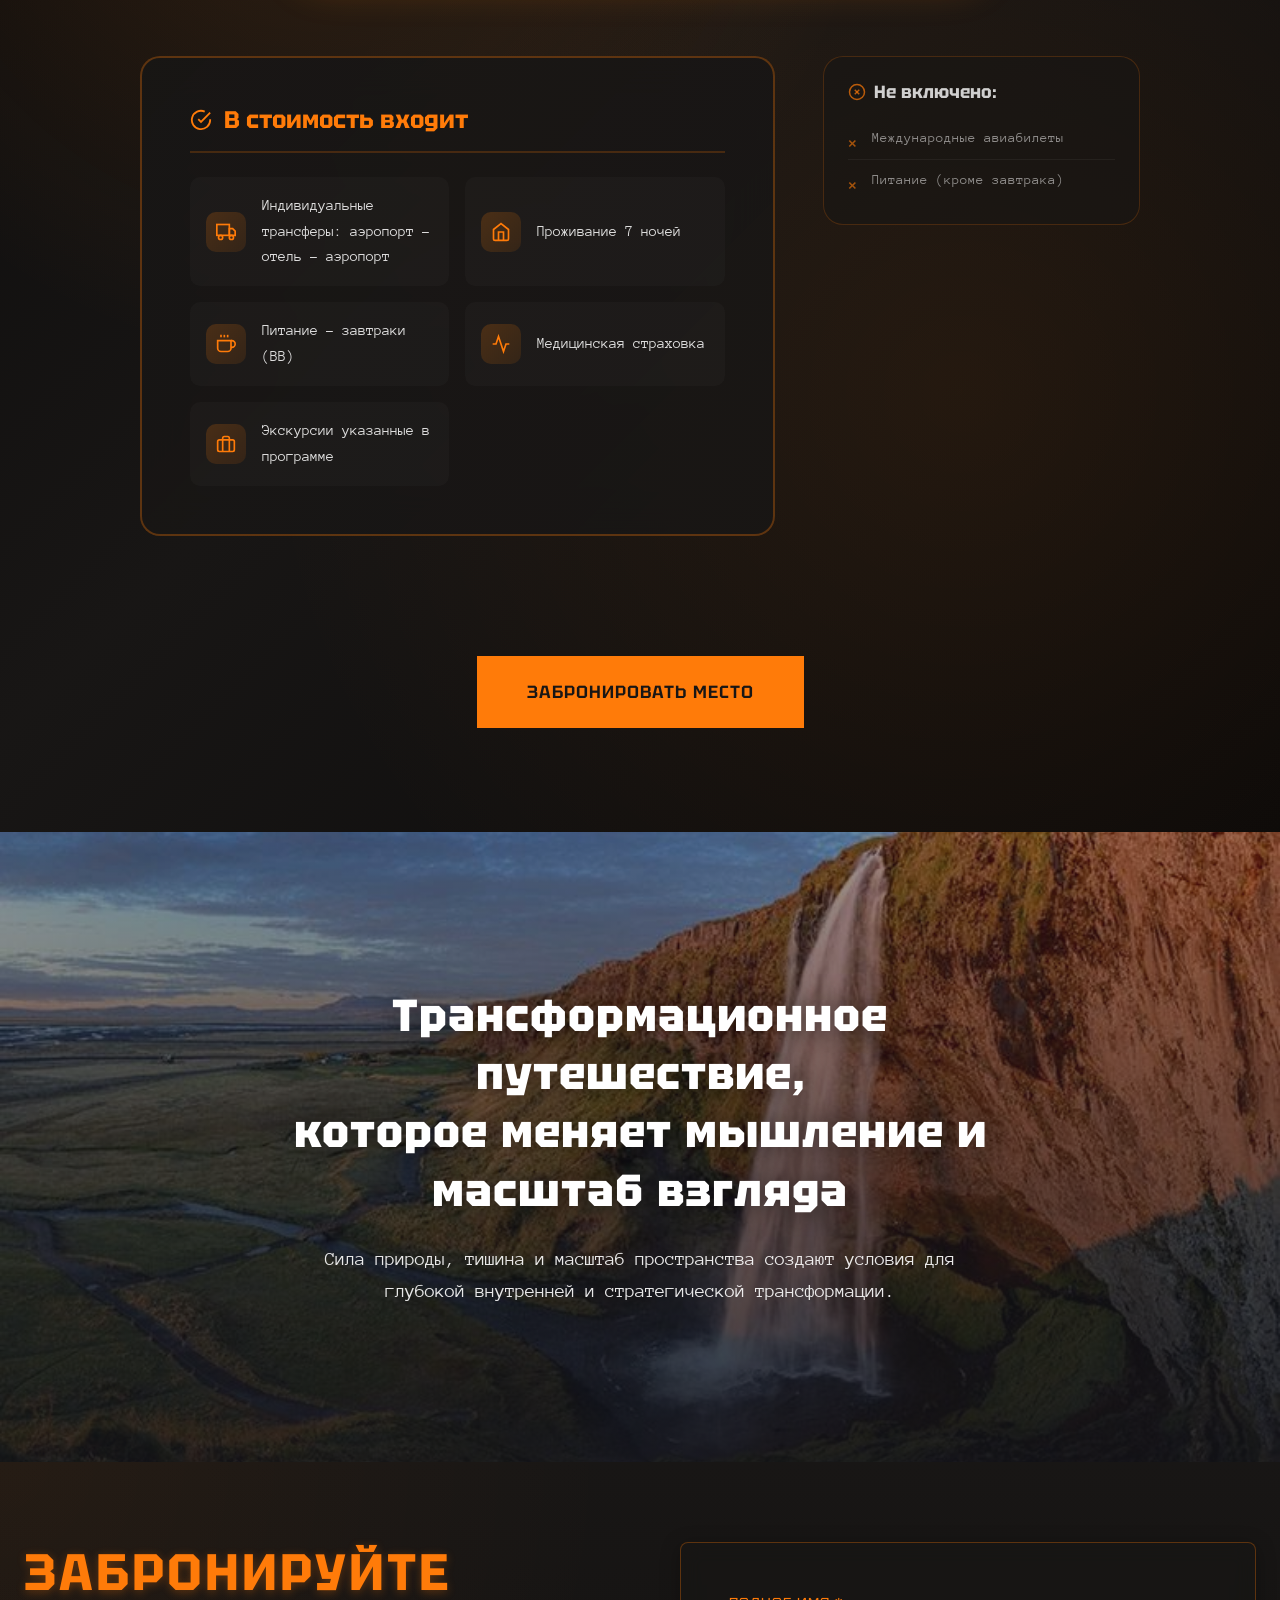
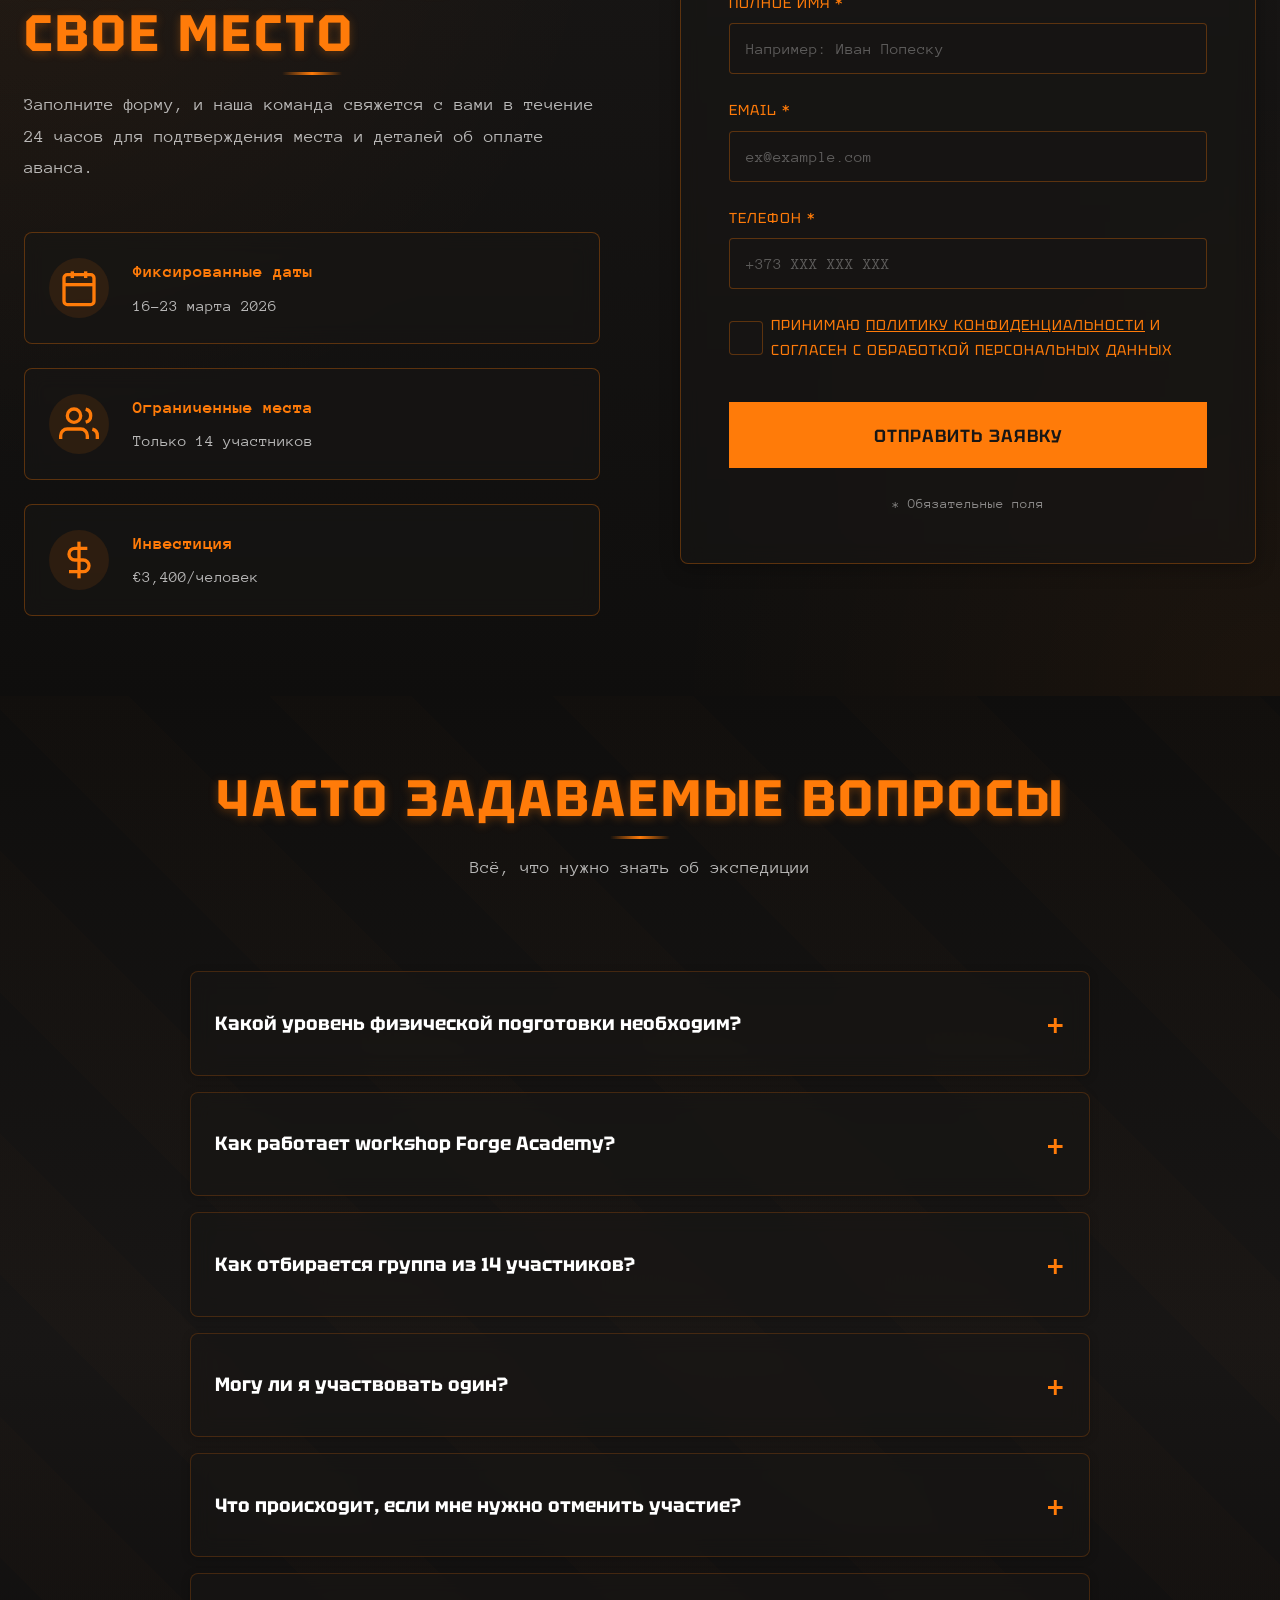
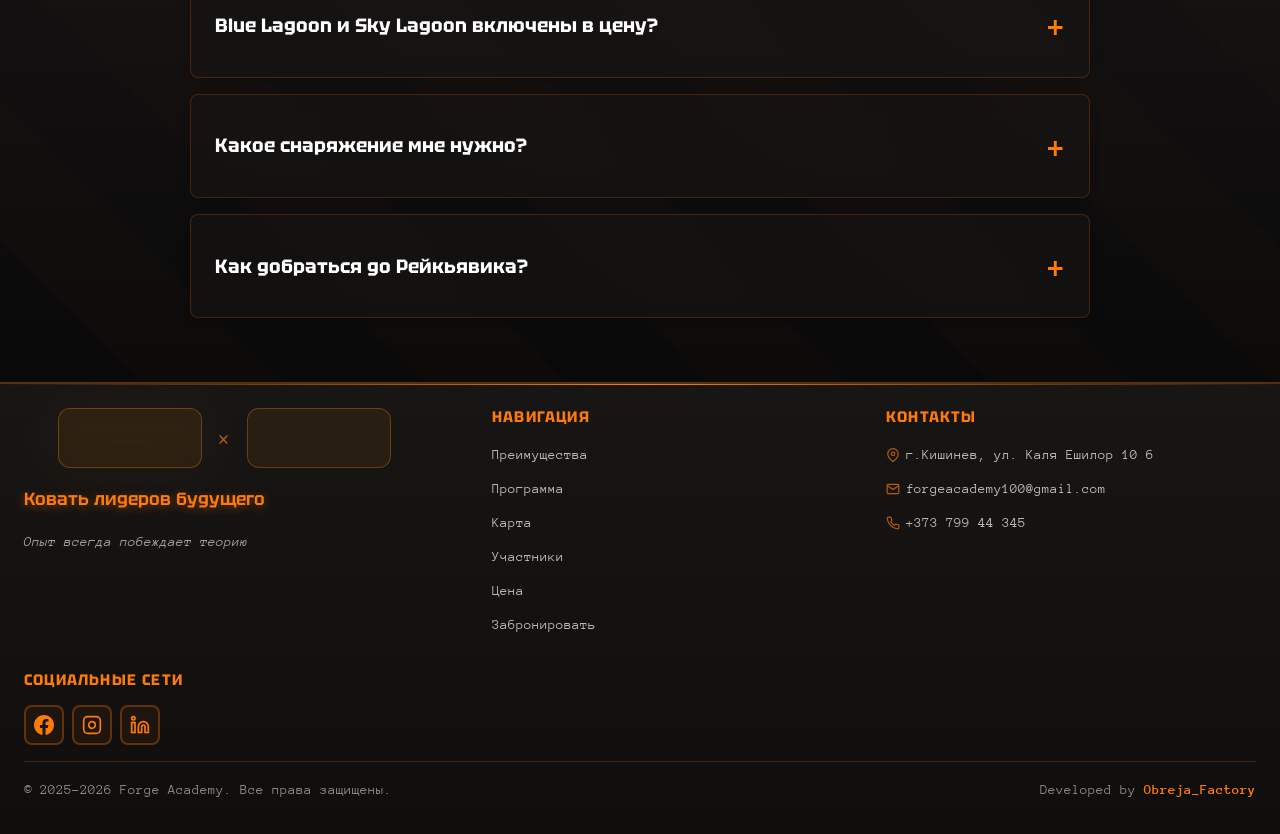
==== commit b9b6d01e: "Improve header phone styling and add white header to success page" ====
--- a/index.html
+++ b/index.html
@@ -72,11 +72,19 @@
                         <img src="assets/images/gold logo curmei.png" alt="Curmei Travel" class="logo-img logo-curmei" width="120" height="40">
                     </div>
                 </div>
-                <button class="hamburger" id="hamburgerBtn" aria-label="Toggle menu">
-                    <span></span>
-                    <span></span>
-                    <span></span>
-                </button>
+                <div class="header-right">
+                    <a href="tel:+37379944345" class="header-phone">
+                        <svg width="18" height="18" viewBox="0 0 24 24" fill="none" stroke="currentColor" stroke-width="2">
+                            <path d="M22 16.92v3a2 2 0 0 1-2.18 2 19.79 19.79 0 0 1-8.63-3.07 19.5 19.5 0 0 1-6-6 19.79 19.79 0 0 1-3.07-8.67A2 2 0 0 1 4.11 2h3a2 2 0 0 1 2 1.72 12.84 12.84 0 0 0 .7 2.81 2 2 0 0 1-.45 2.11L8.09 9.91a16 16 0 0 0 6 6l1.27-1.27a2 2 0 0 1 2.11-.45 12.84 12.84 0 0 0 2.81.7A2 2 0 0 1 22 16.92z"></path>
+                        </svg>
+                        <span>+373 799 44 345</span>
+                    </a>
+                    <button class="hamburger" id="hamburgerBtn" aria-label="Toggle menu">
+                        <span></span>
+                        <span></span>
+                        <span></span>
+                    </button>
+                </div>
             </div>
         </div>
     </header>
--- a/assets/css/style.css
+++ b/assets/css/style.css
@@ -432,6 +432,64 @@
     display: flex;
     justify-content: space-between;
     align-items: center;
+}
+
+.header-right {
+    display: flex;
+    align-items: center;
+    gap: 1rem;
+}
+
+.header-phone {
+    display: flex;
+    align-items: center;
+    gap: 0.6rem;
+    color: var(--white);
+    text-decoration: none;
+    font-size: 0.9rem;
+    font-weight: 600;
+    padding: 0.6rem 1.2rem;
+    border-radius: 50px;
+    background: linear-gradient(135deg, rgba(255, 255, 255, 0.1) 0%, rgba(255, 255, 255, 0.05) 100%);
+    border: 1px solid rgba(255, 255, 255, 0.2);
+    transition: all 0.3s ease;
+    backdrop-filter: blur(10px);
+}
+
+.header-phone:hover {
+    background: linear-gradient(135deg, var(--forge-flame) 0%, #ff9933 100%);
+    border-color: var(--forge-flame);
+    color: var(--white);
+    transform: translateY(-2px);
+    box-shadow: 0 4px 15px rgba(255, 123, 9, 0.4);
+}
+
+.header-phone svg {
+    stroke: var(--forge-flame);
+    flex-shrink: 0;
+    transition: stroke 0.3s ease;
+}
+
+.header-phone:hover svg {
+    stroke: var(--white);
+}
+
+@media (max-width: 768px) {
+    .header-phone span {
+        display: none;
+    }
+    
+    .header-phone {
+        padding: 0.6rem;
+        border-radius: 50%;
+        width: 42px;
+        height: 42px;
+        justify-content: center;
+    }
+    
+    .header-right {
+        gap: 0.5rem;
+    }
 }
 
 .logo-container {
@@ -1662,7 +1720,8 @@
         radial-gradient(circle at 50% 0%, rgba(255, 123, 9, 0.05) 0%, transparent 50%),
         linear-gradient(180deg, #0a0909 0%, var(--forge-coal) 50%, #0a0909 100%);
     position: relative;
-    overflow: hidden;
+    overflow: visible;
+    overflow-x: clip;
 }
 
 .map-section::before {
@@ -1675,12 +1734,6 @@
     height: 800px;
     background: radial-gradient(circle, rgba(255, 123, 9, 0.08) 0%, transparent 70%);
     pointer-events: none;
-    animation: pulse 8s ease-in-out infinite;
-}
-
-@keyframes pulse {
-    0%, 100% { transform: translate(-50%, -50%) scale(1); opacity: 0.5; }
-    50% { transform: translate(-50%, -50%) scale(1.2); opacity: 0.8; }
 }
 
 .iceland-map-container {
@@ -1688,6 +1741,7 @@
     max-width: 1400px;
     position: relative;
     z-index: 1;
+    overflow: visible;
 }
 
 .iceland-map-wrapper {
@@ -1696,9 +1750,10 @@
     overflow: hidden;
     box-shadow: 0 20px 60px rgba(0, 0, 0, 0.6), 0 0 80px rgba(255, 255, 255, 0.1);
     border: 3px solid rgba(255, 255, 255, 0.2);
-    transition: all 0.4s ease;
+    transition: box-shadow 0.4s ease, border-color 0.4s ease;
     background: rgba(255, 255, 255, 0.05);
     aspect-ratio: 16 / 9;
+    max-height: 600px;
 }
 
 .iceland-map-wrapper:hover {
@@ -1712,8 +1767,9 @@
     display: block;
     object-fit: contain;
     filter: brightness(1.3) contrast(1.1) saturate(0) invert(1);
-    transition: all 0.4s ease;
+    transition: filter 0.4s ease, opacity 0.4s ease;
     opacity: 0.9;
+    pointer-events: none;
 }
 
 .iceland-map-wrapper:hover .iceland-map-image {
@@ -1733,20 +1789,21 @@
     display: flex;
     align-items: center;
     justify-content: center;
-    transition: all 0.3s cubic-bezier(0.4, 0, 0.2, 1);
-    box-shadow: 0 6px 20px rgba(255, 123, 9, 0.6), 0 0 0 0 rgba(255, 123, 9, 0.4);
+    transition: transform 0.3s ease, box-shadow 0.3s ease;
+    box-shadow: 0 6px 20px rgba(255, 123, 9, 0.6);
     z-index: 10;
-    animation: pinBounce 2s ease-in-out infinite;
+    will-change: transform;
+    /* Animation removed for scroll performance */
 }
 
 .map-pin:hover {
-    transform: translate(-50%, -50%) scale(1.2);
+    transform: translate(-50%, -50%) scale(1.15);
     box-shadow: 0 10px 40px rgba(255, 123, 9, 0.8), 0 0 30px rgba(255, 123, 9, 0.6);
     border-color: rgba(255, 255, 255, 1);
 }
 
 .map-pin.active {
-    transform: translate(-50%, -50%) scale(1.3);
+    transform: translate(-50%, -50%) scale(1.2);
     box-shadow: 0 15px 50px rgba(255, 123, 9, 1), 0 0 50px rgba(255, 123, 9, 0.8);
     z-index: 11;
 }
@@ -1766,42 +1823,46 @@
     border-radius: 50%;
     background: var(--forge-flame);
     opacity: 0;
-    animation: pinPulse 2s ease-out infinite;
-}
-
-@keyframes pinBounce {
-    0%, 100% { transform: translate(-50%, -50%) translateY(0); }
-    50% { transform: translate(-50%, -50%) translateY(-8px); }
-}
+    pointer-events: none;
+}
+
+.map-pin:hover .pin-pulse {
+    animation: pinPulse 1s ease-out;
+}
+
+/* Removed pinBounce - causing scroll lag */
 
 @keyframes pinPulse {
-    0% { transform: scale(1); opacity: 0.7; }
-    100% { transform: scale(2.5); opacity: 0; }
+    0% { transform: scale(1); opacity: 0.5; }
+    100% { transform: scale(2); opacity: 0; }
 }
 
 .map-detail-card {
     position: absolute;
     top: 50%;
     left: 50%;
-    transform: translate(-50%, -50%) scale(0.8);
+    transform: translate(-50%, -50%) scale(0.9);
     width: 90%;
     max-width: 500px;
-    background: linear-gradient(135deg, rgba(24, 22, 21, 0.98) 0%, rgba(24, 22, 21, 0.95) 100%);
-    border: 3px solid var(--forge-flame);
-    border-radius: 30px;
-    padding: var(--spacing-xl);
-    box-shadow: 0 30px 80px rgba(0, 0, 0, 0.9), 0 0 100px rgba(255, 123, 9, 0.5);
-    backdrop-filter: blur(30px);
+    background: rgba(24, 22, 21, 0.98);
+    border: 2px solid var(--forge-flame);
+    border-radius: 24px;
+    padding: var(--spacing-lg);
+    box-shadow: 0 20px 60px rgba(0, 0, 0, 0.8), 0 0 60px rgba(255, 123, 9, 0.3);
+    backdrop-filter: blur(20px);
     opacity: 0;
     visibility: hidden;
-    transition: all 0.4s cubic-bezier(0.4, 0, 0.2, 1);
-    z-index: 100;
+    transition: opacity 0.3s ease, transform 0.3s ease, visibility 0.3s;
+    z-index: 50;
+    will-change: transform, opacity;
+    pointer-events: none;
 }
 
 .map-detail-card.active {
     opacity: 1;
     visibility: visible;
     transform: translate(-50%, -50%) scale(1);
+    pointer-events: auto;
 }
 
 .detail-card-close {
--- a/assets/css/style.css
+++ b/assets/css/style.css
@@ -432,6 +432,64 @@
     display: flex;
     justify-content: space-between;
     align-items: center;
+}
+
+.header-right {
+    display: flex;
+    align-items: center;
+    gap: 1rem;
+}
+
+.header-phone {
+    display: flex;
+    align-items: center;
+    gap: 0.6rem;
+    color: var(--white);
+    text-decoration: none;
+    font-size: 0.9rem;
+    font-weight: 600;
+    padding: 0.6rem 1.2rem;
+    border-radius: 50px;
+    background: linear-gradient(135deg, rgba(255, 255, 255, 0.1) 0%, rgba(255, 255, 255, 0.05) 100%);
+    border: 1px solid rgba(255, 255, 255, 0.2);
+    transition: all 0.3s ease;
+    backdrop-filter: blur(10px);
+}
+
+.header-phone:hover {
+    background: linear-gradient(135deg, var(--forge-flame) 0%, #ff9933 100%);
+    border-color: var(--forge-flame);
+    color: var(--white);
+    transform: translateY(-2px);
+    box-shadow: 0 4px 15px rgba(255, 123, 9, 0.4);
+}
+
+.header-phone svg {
+    stroke: var(--forge-flame);
+    flex-shrink: 0;
+    transition: stroke 0.3s ease;
+}
+
+.header-phone:hover svg {
+    stroke: var(--white);
+}
+
+@media (max-width: 768px) {
+    .header-phone span {
+        display: none;
+    }
+    
+    .header-phone {
+        padding: 0.6rem;
+        border-radius: 50%;
+        width: 42px;
+        height: 42px;
+        justify-content: center;
+    }
+    
+    .header-right {
+        gap: 0.5rem;
+    }
 }
 
 .logo-container {
@@ -1662,7 +1720,8 @@
         radial-gradient(circle at 50% 0%, rgba(255, 123, 9, 0.05) 0%, transparent 50%),
         linear-gradient(180deg, #0a0909 0%, var(--forge-coal) 50%, #0a0909 100%);
     position: relative;
-    overflow: hidden;
+    overflow: visible;
+    overflow-x: clip;
 }
 
 .map-section::before {
@@ -1675,12 +1734,6 @@
     height: 800px;
     background: radial-gradient(circle, rgba(255, 123, 9, 0.08) 0%, transparent 70%);
     pointer-events: none;
-    animation: pulse 8s ease-in-out infinite;
-}
-
-@keyframes pulse {
-    0%, 100% { transform: translate(-50%, -50%) scale(1); opacity: 0.5; }
-    50% { transform: translate(-50%, -50%) scale(1.2); opacity: 0.8; }
 }
 
 .iceland-map-container {
@@ -1688,6 +1741,7 @@
     max-width: 1400px;
     position: relative;
     z-index: 1;
+    overflow: visible;
 }
 
 .iceland-map-wrapper {
@@ -1696,9 +1750,10 @@
     overflow: hidden;
     box-shadow: 0 20px 60px rgba(0, 0, 0, 0.6), 0 0 80px rgba(255, 255, 255, 0.1);
     border: 3px solid rgba(255, 255, 255, 0.2);
-    transition: all 0.4s ease;
+    transition: box-shadow 0.4s ease, border-color 0.4s ease;
     background: rgba(255, 255, 255, 0.05);
     aspect-ratio: 16 / 9;
+    max-height: 600px;
 }
 
 .iceland-map-wrapper:hover {
@@ -1712,8 +1767,9 @@
     display: block;
     object-fit: contain;
     filter: brightness(1.3) contrast(1.1) saturate(0) invert(1);
-    transition: all 0.4s ease;
+    transition: filter 0.4s ease, opacity 0.4s ease;
     opacity: 0.9;
+    pointer-events: none;
 }
 
 .iceland-map-wrapper:hover .iceland-map-image {
@@ -1733,20 +1789,21 @@
     display: flex;
     align-items: center;
     justify-content: center;
-    transition: all 0.3s cubic-bezier(0.4, 0, 0.2, 1);
-    box-shadow: 0 6px 20px rgba(255, 123, 9, 0.6), 0 0 0 0 rgba(255, 123, 9, 0.4);
+    transition: transform 0.3s ease, box-shadow 0.3s ease;
+    box-shadow: 0 6px 20px rgba(255, 123, 9, 0.6);
     z-index: 10;
-    animation: pinBounce 2s ease-in-out infinite;
+    will-change: transform;
+    /* Animation removed for scroll performance */
 }
 
 .map-pin:hover {
-    transform: translate(-50%, -50%) scale(1.2);
+    transform: translate(-50%, -50%) scale(1.15);
     box-shadow: 0 10px 40px rgba(255, 123, 9, 0.8), 0 0 30px rgba(255, 123, 9, 0.6);
     border-color: rgba(255, 255, 255, 1);
 }
 
 .map-pin.active {
-    transform: translate(-50%, -50%) scale(1.3);
+    transform: translate(-50%, -50%) scale(1.2);
     box-shadow: 0 15px 50px rgba(255, 123, 9, 1), 0 0 50px rgba(255, 123, 9, 0.8);
     z-index: 11;
 }
@@ -1766,42 +1823,46 @@
     border-radius: 50%;
     background: var(--forge-flame);
     opacity: 0;
-    animation: pinPulse 2s ease-out infinite;
-}
-
-@keyframes pinBounce {
-    0%, 100% { transform: translate(-50%, -50%) translateY(0); }
-    50% { transform: translate(-50%, -50%) translateY(-8px); }
-}
+    pointer-events: none;
+}
+
+.map-pin:hover .pin-pulse {
+    animation: pinPulse 1s ease-out;
+}
+
+/* Removed pinBounce - causing scroll lag */
 
 @keyframes pinPulse {
-    0% { transform: scale(1); opacity: 0.7; }
-    100% { transform: scale(2.5); opacity: 0; }
+    0% { transform: scale(1); opacity: 0.5; }
+    100% { transform: scale(2); opacity: 0; }
 }
 
 .map-detail-card {
     position: absolute;
     top: 50%;
     left: 50%;
-    transform: translate(-50%, -50%) scale(0.8);
+    transform: translate(-50%, -50%) scale(0.9);
     width: 90%;
     max-width: 500px;
-    background: linear-gradient(135deg, rgba(24, 22, 21, 0.98) 0%, rgba(24, 22, 21, 0.95) 100%);
-    border: 3px solid var(--forge-flame);
-    border-radius: 30px;
-    padding: var(--spacing-xl);
-    box-shadow: 0 30px 80px rgba(0, 0, 0, 0.9), 0 0 100px rgba(255, 123, 9, 0.5);
-    backdrop-filter: blur(30px);
+    background: rgba(24, 22, 21, 0.98);
+    border: 2px solid var(--forge-flame);
+    border-radius: 24px;
+    padding: var(--spacing-lg);
+    box-shadow: 0 20px 60px rgba(0, 0, 0, 0.8), 0 0 60px rgba(255, 123, 9, 0.3);
+    backdrop-filter: blur(20px);
     opacity: 0;
     visibility: hidden;
-    transition: all 0.4s cubic-bezier(0.4, 0, 0.2, 1);
-    z-index: 100;
+    transition: opacity 0.3s ease, transform 0.3s ease, visibility 0.3s;
+    z-index: 50;
+    will-change: transform, opacity;
+    pointer-events: none;
 }
 
 .map-detail-card.active {
     opacity: 1;
     visibility: visible;
     transform: translate(-50%, -50%) scale(1);
+    pointer-events: auto;
 }
 
 .detail-card-close {
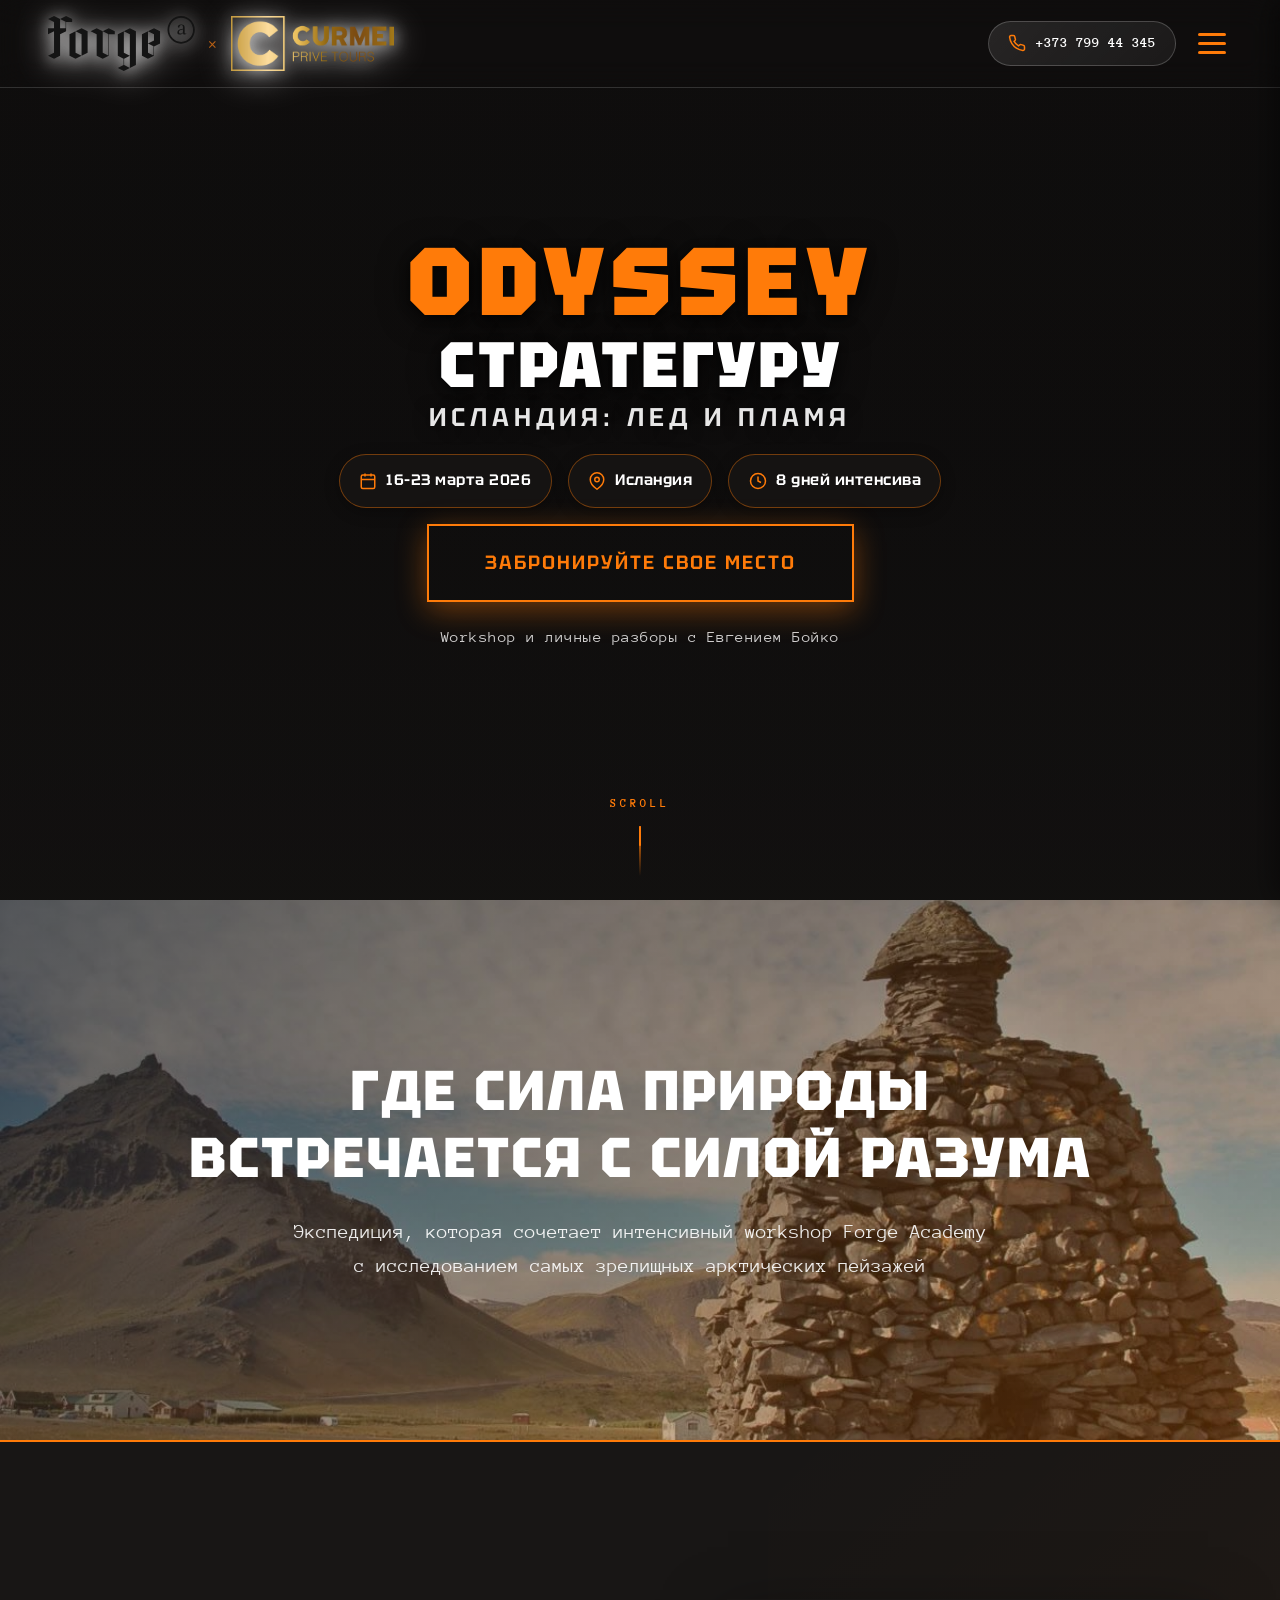
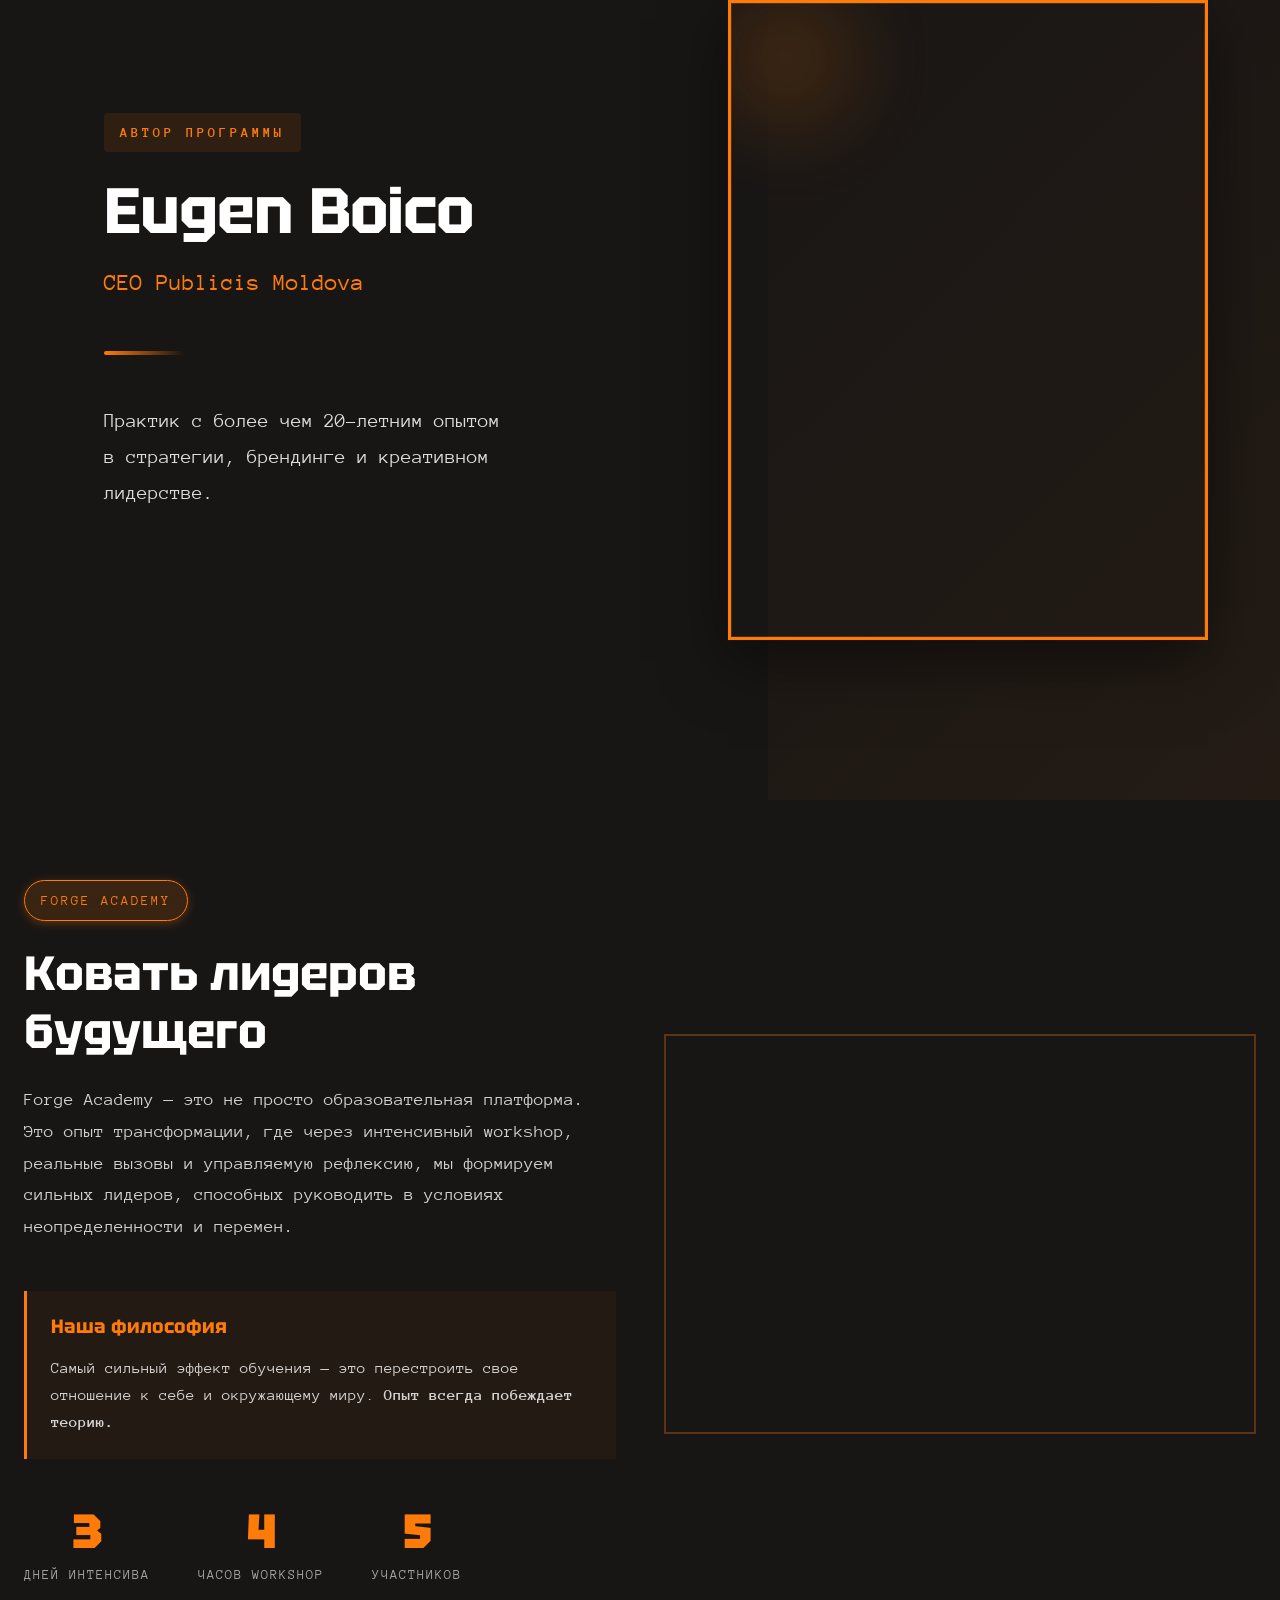
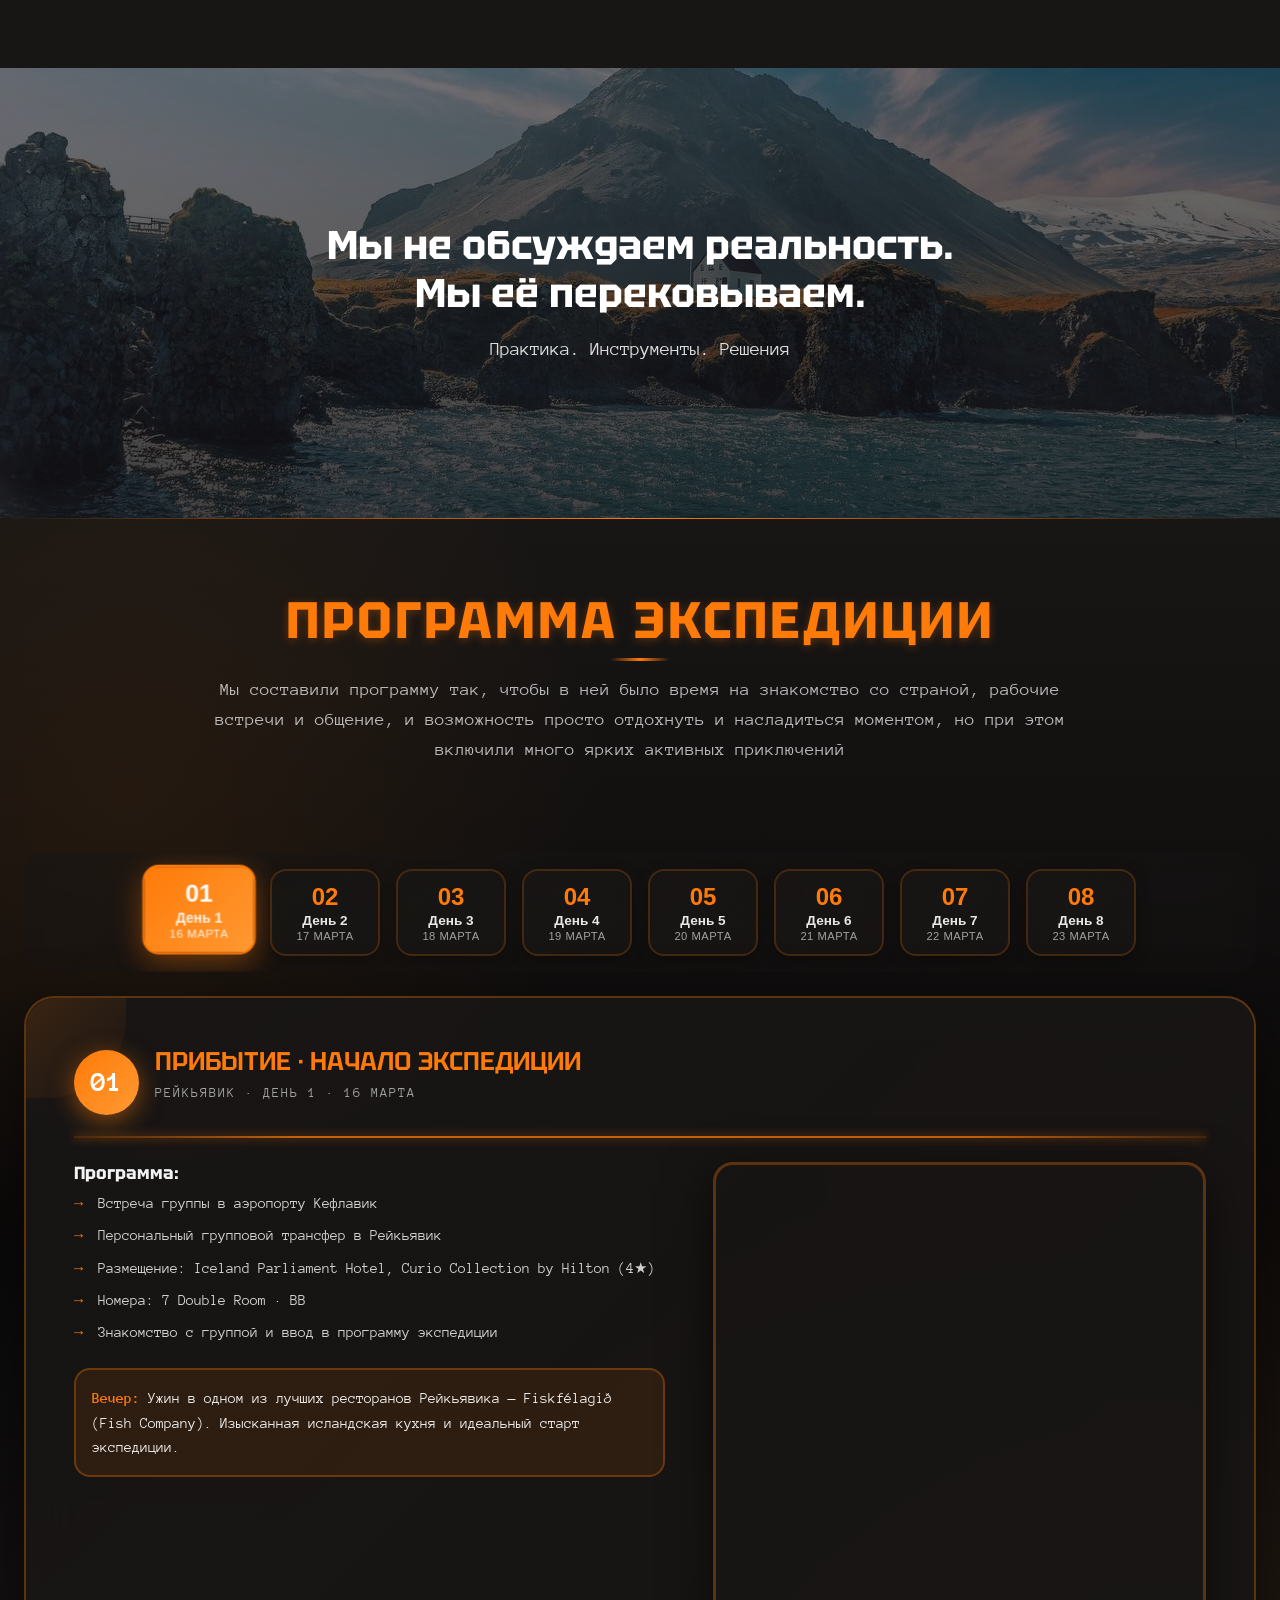
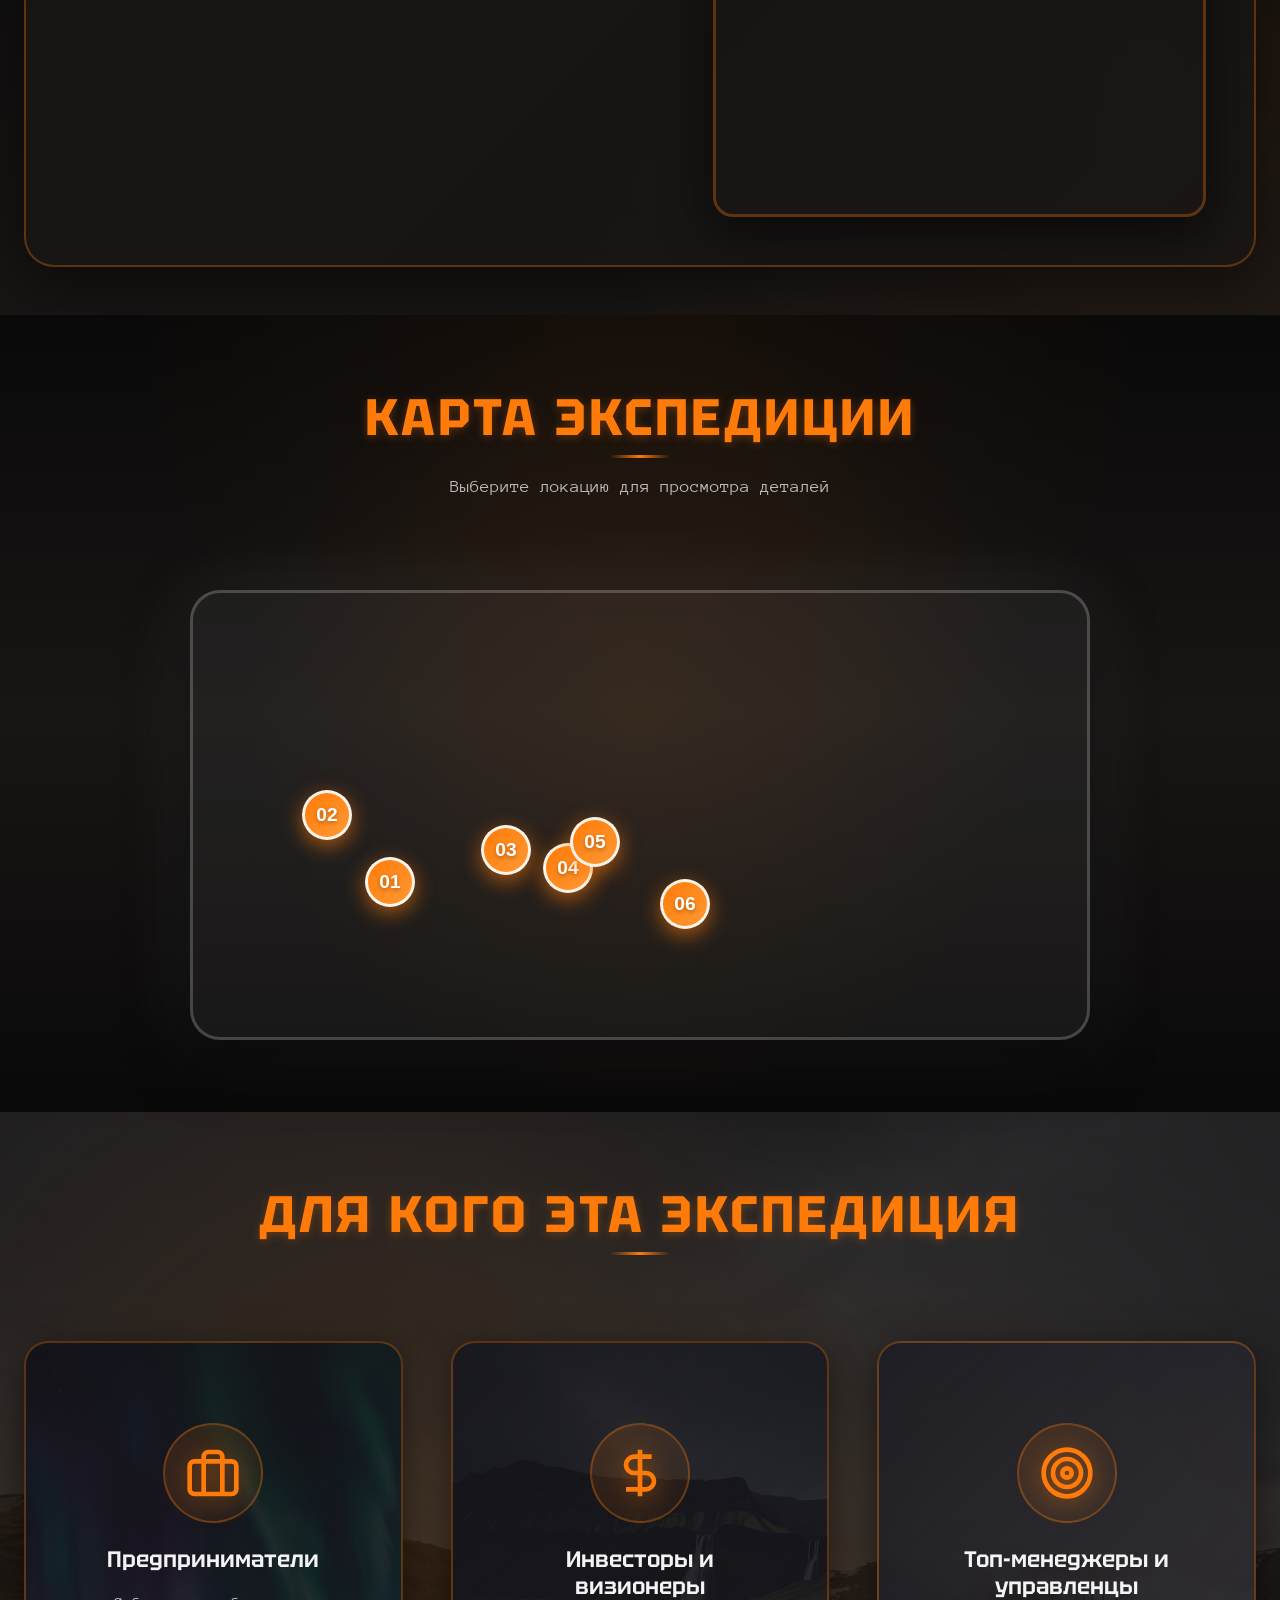
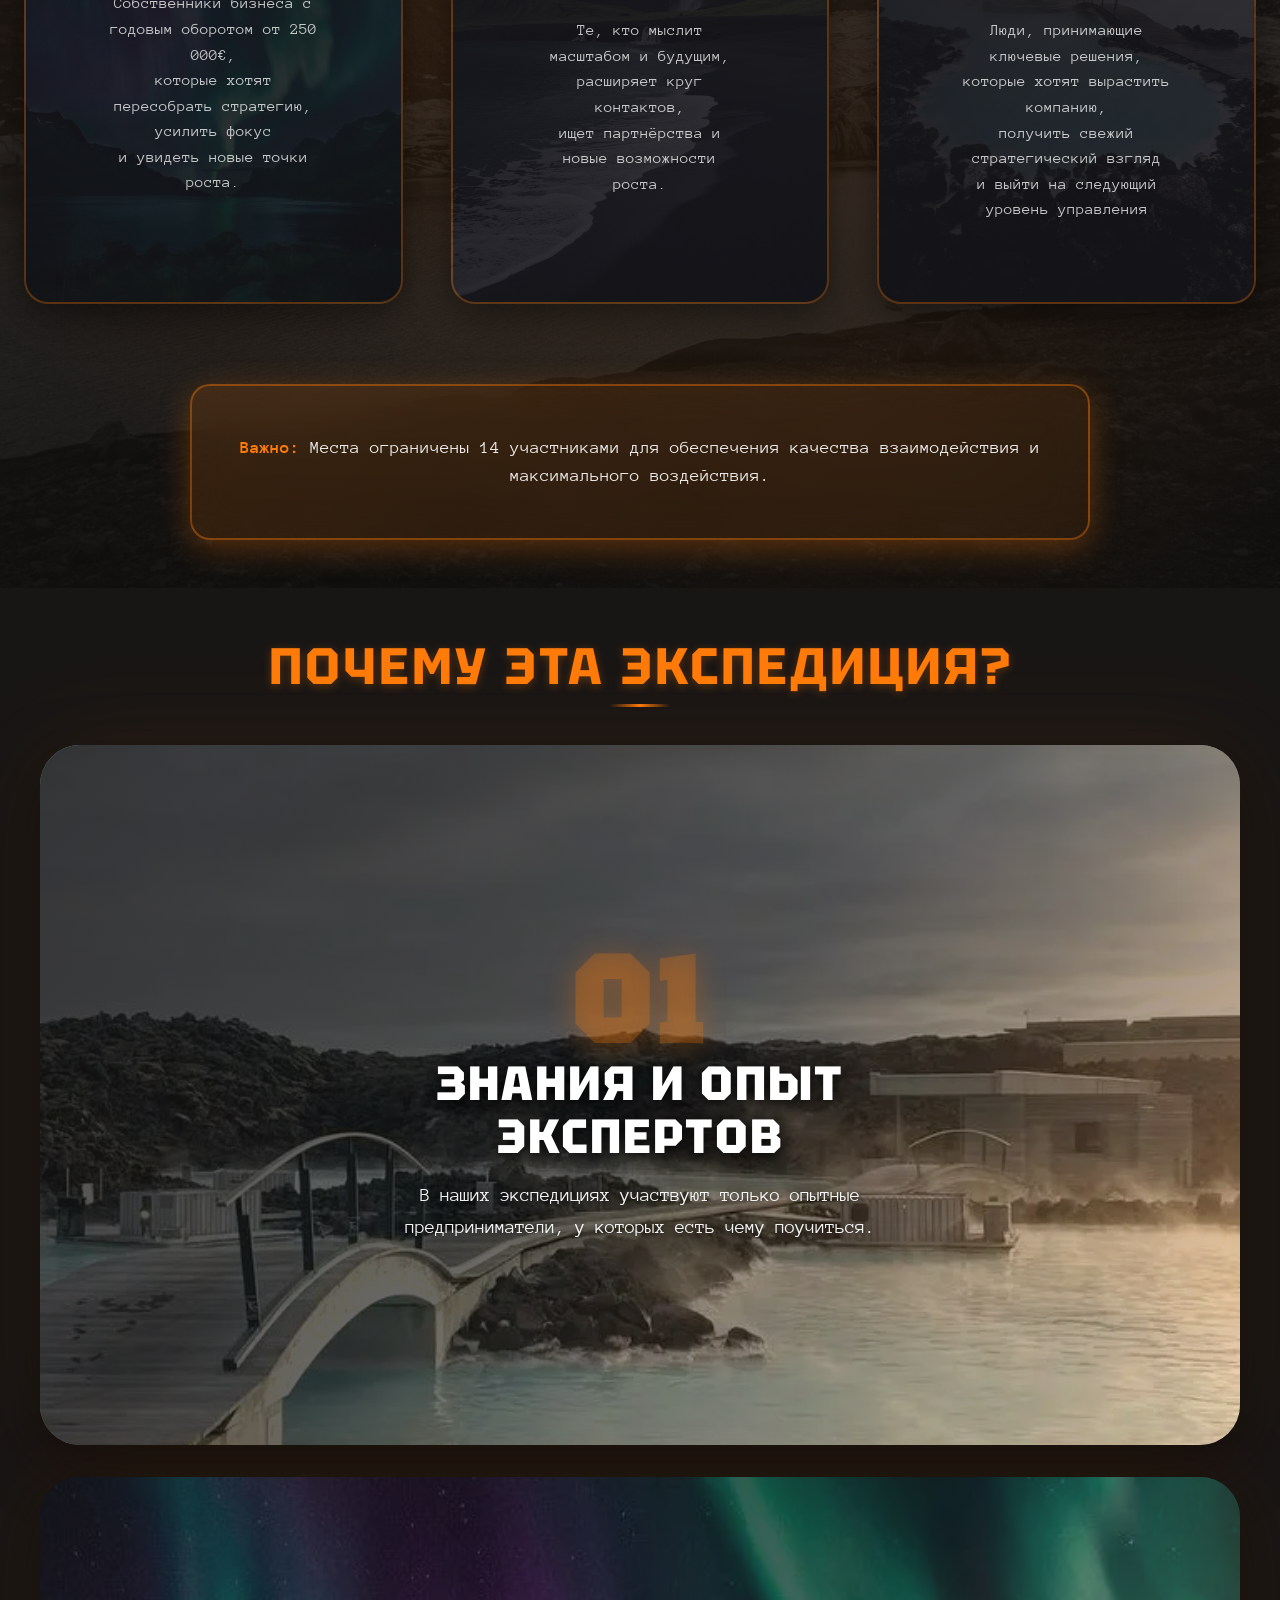
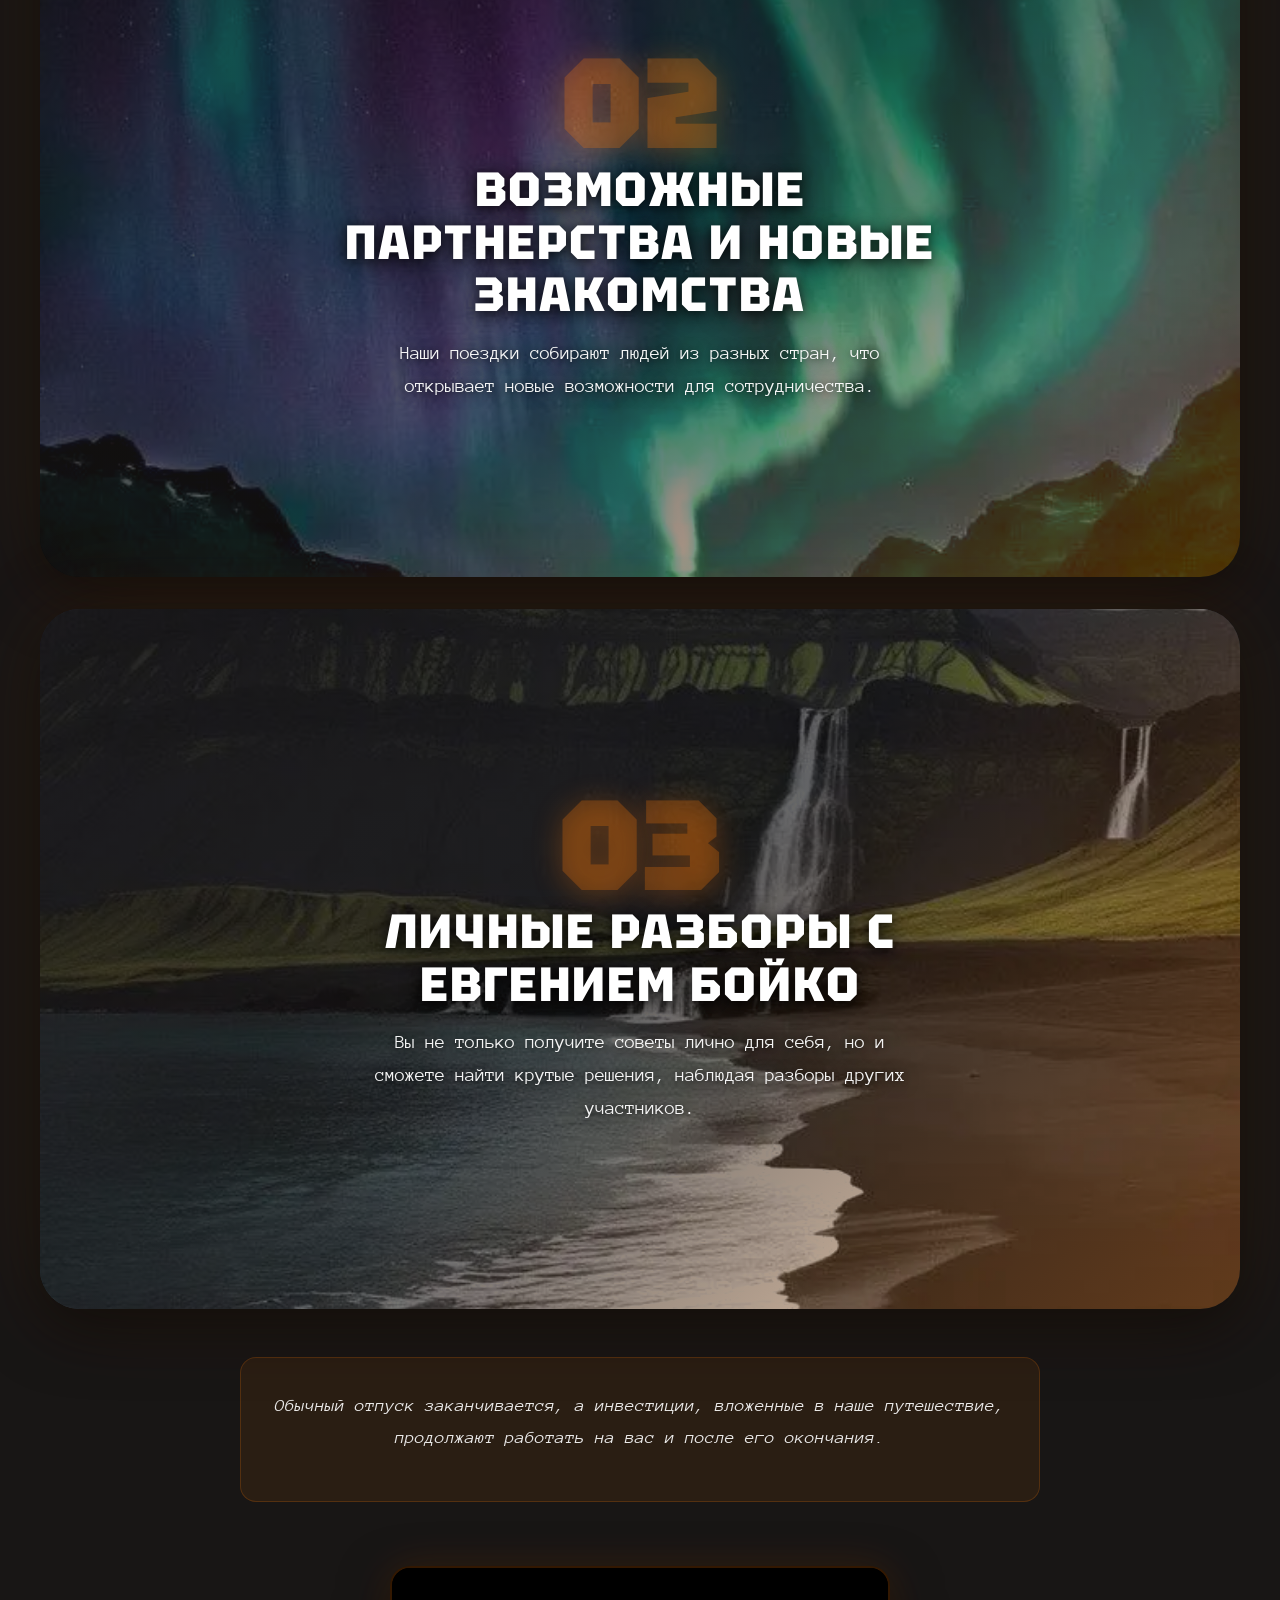
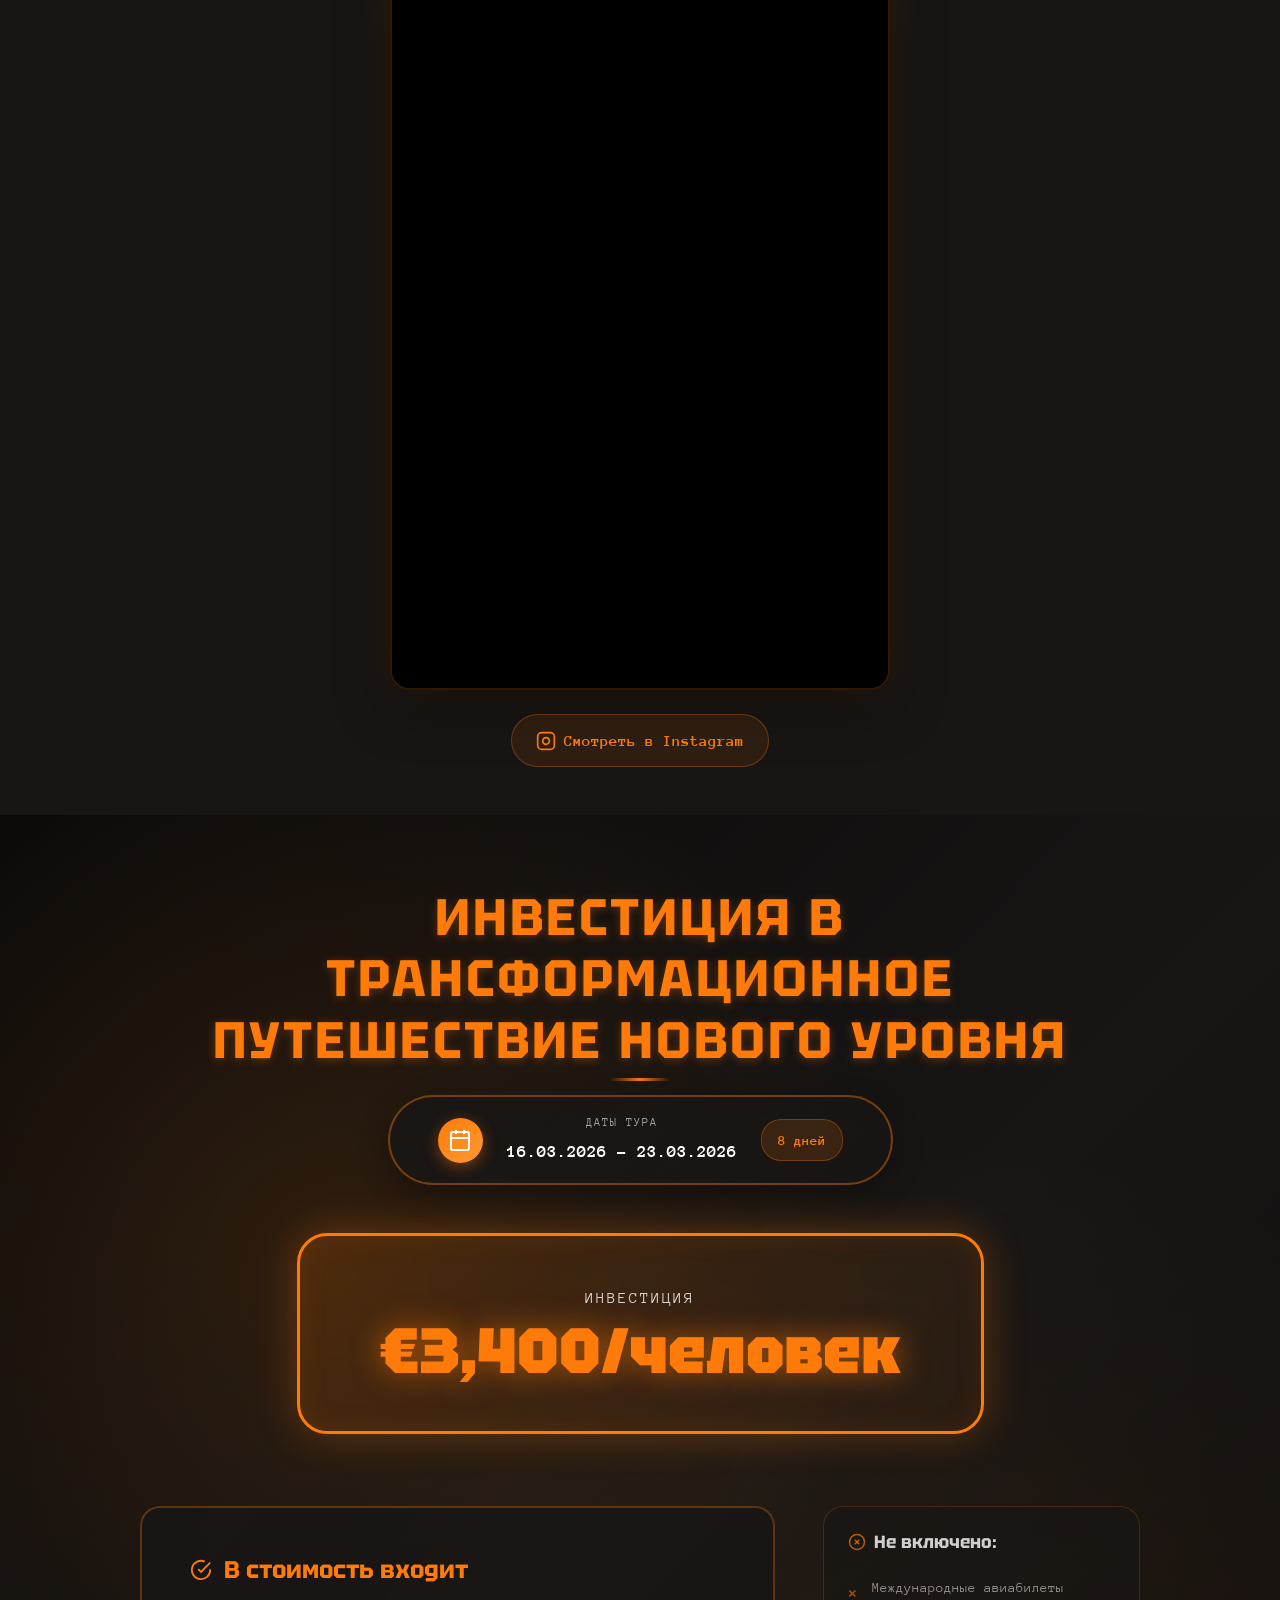
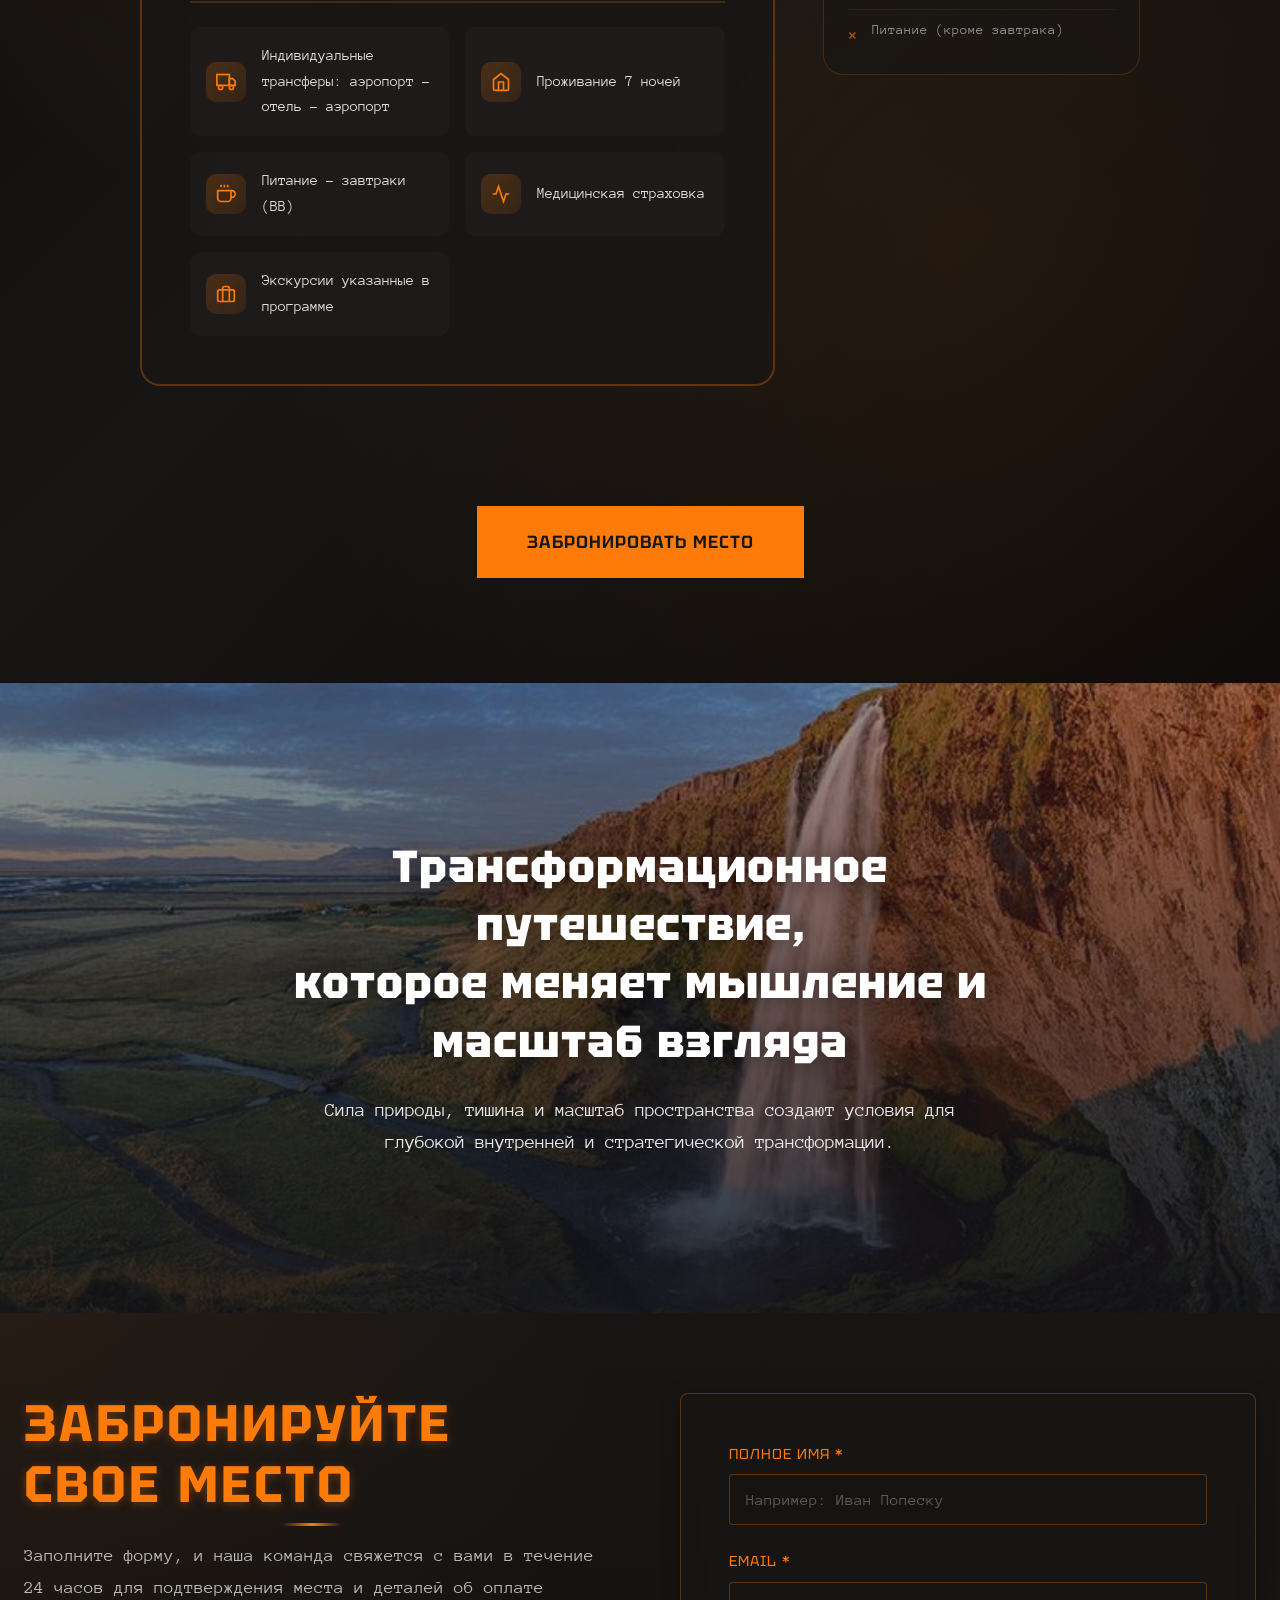
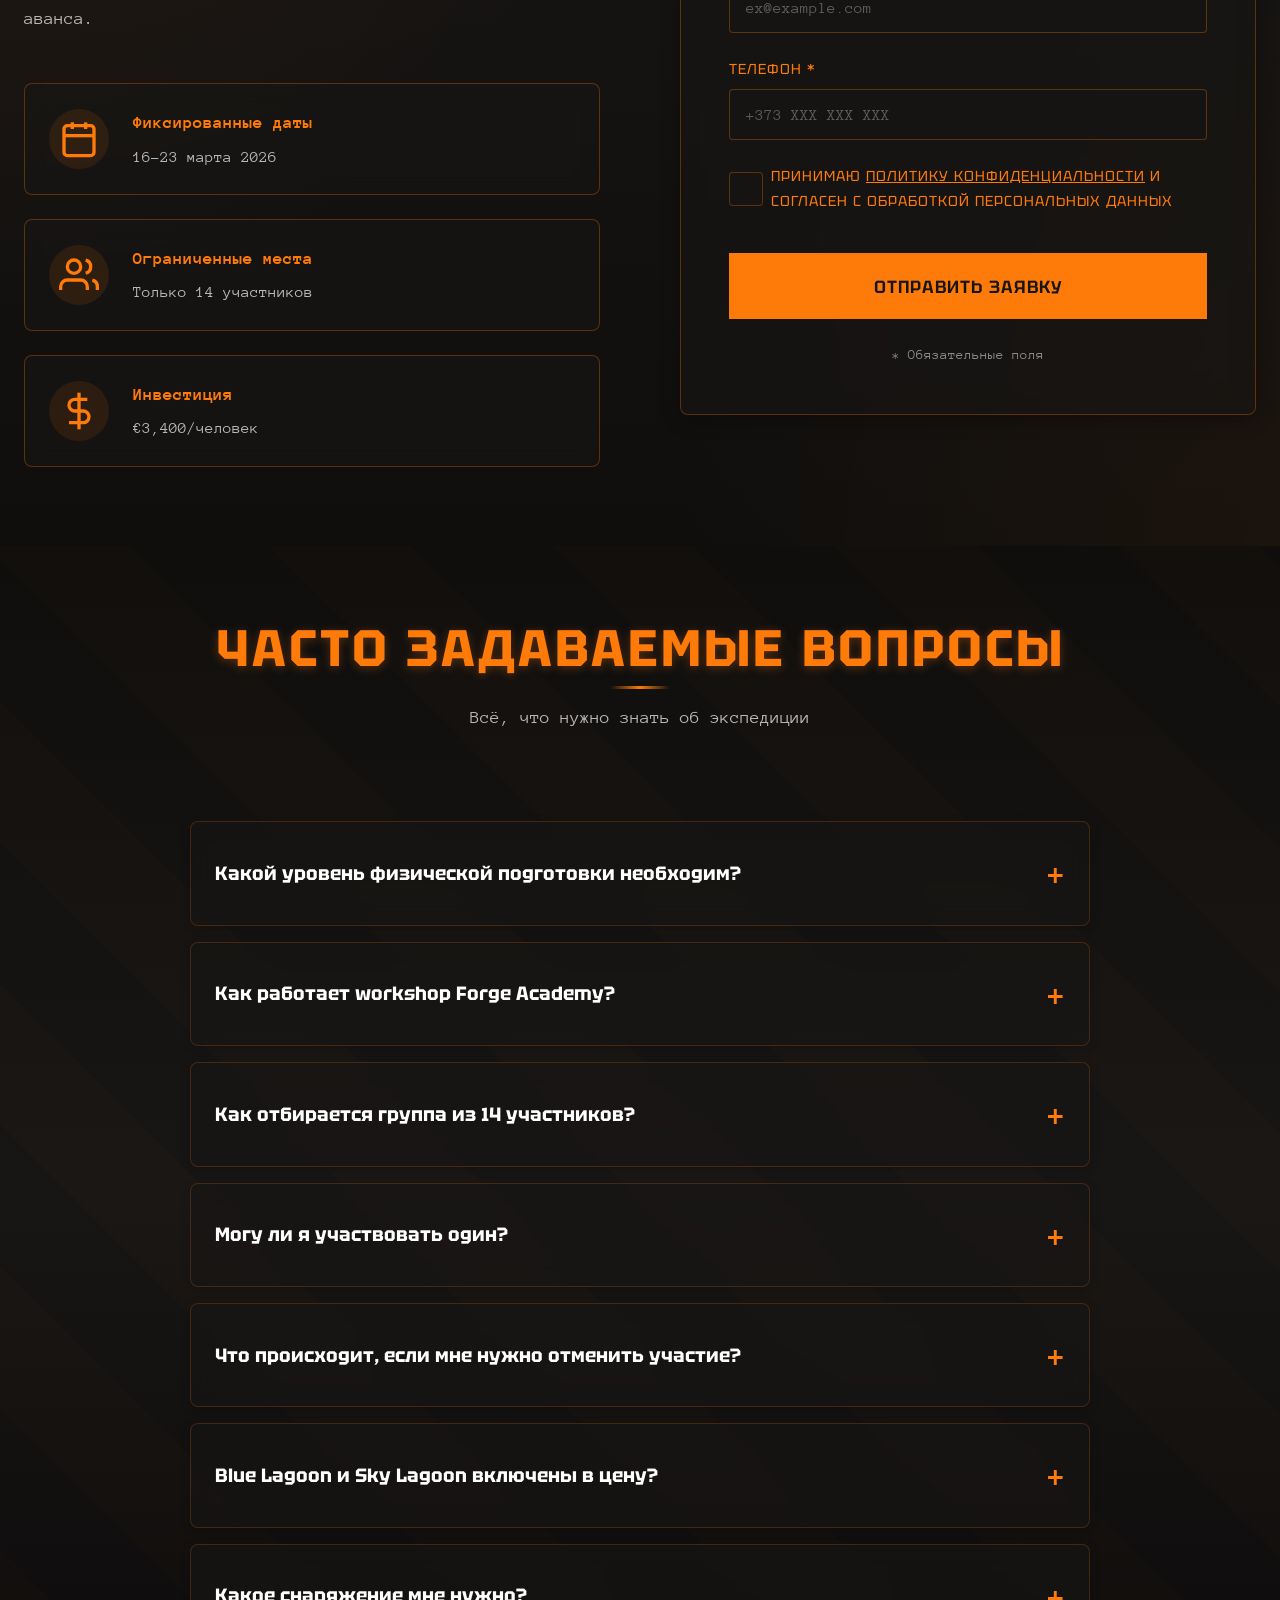
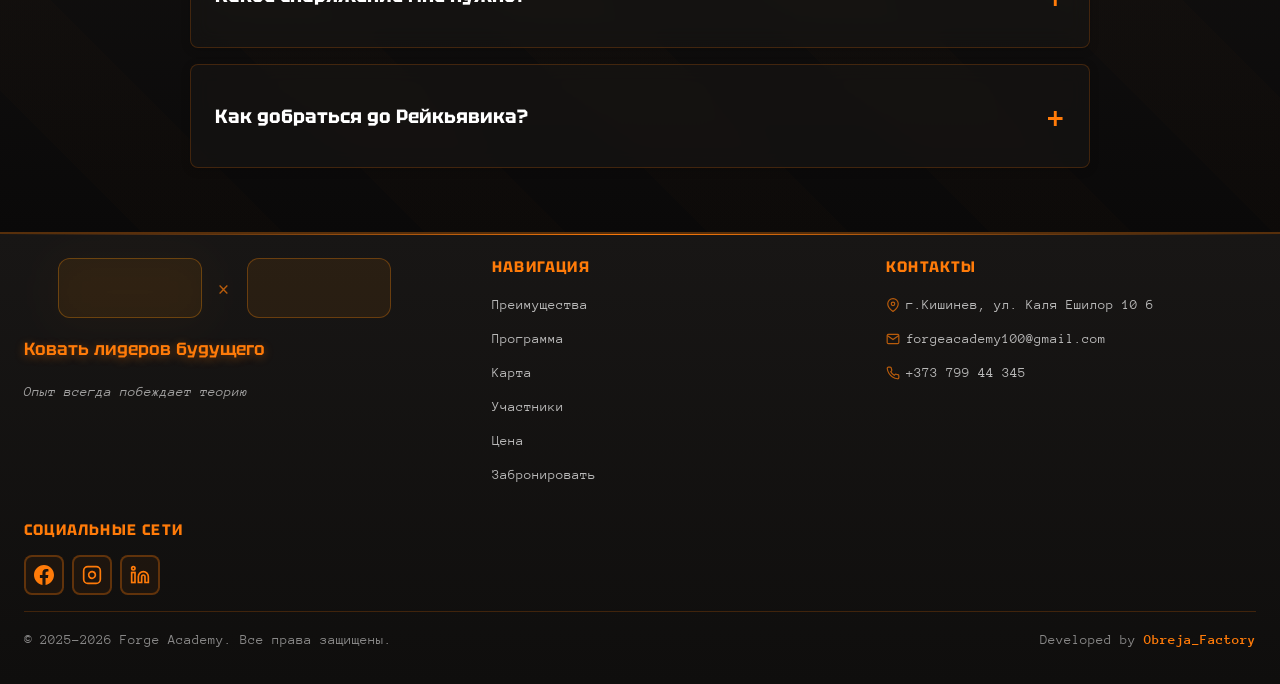
==== commit da339bd5: "Update index.html" ====
--- a/index.html
+++ b/index.html
@@ -1005,7 +1005,7 @@
                         <span class="faq-toggle">+</span>
                     </div>
                     <div class="faq-answer">
-                        <p>Workshop проходит в течение 3 полных дней (8 часов/день) и сочетает теорию с практическими упражнениями, интерактивными воркшопами и сессиями рефлексии. Методология Forge Academy сосредоточена на перестройке мышления, развитии лидерства и создании чёткой стратегии действий. Фасилитаторы работают как с группой, так и индивидуально с каждым участником.</p>
+                        <p>Workshop проходит в течение 3 полных дней (4 часов/день) и сочетает теорию с практическими упражнениями, интерактивными воркшопами и сессиями рефлексии. Методология Forge Academy сосредоточена на перестройке мышления, развитии лидерства и создании чёткой стратегии действий. Фасилитаторы работают как с группой, так и индивидуально с каждым участником.</p>
                     </div>
                 </div>
 
--- a/assets/css/style.css
+++ b/assets/css/style.css
@@ -83,9 +83,6 @@
     width: 100%;
     max-width: 100vw;
     position: relative;
-    /* Prevent overscroll bounce causing issues */
-    overscroll-behavior: none;
-    overscroll-behavior-y: none;
 }
 
 /* Performance optimizations */
@@ -95,6 +92,11 @@
 
 section {
     contain: layout style;
+}
+
+/* Exclude map section from contain to fix scroll issues */
+.map-section {
+    contain: none;
 }
 
 /* Reduce motion for users who prefer it */
@@ -426,6 +428,18 @@
     backdrop-filter: blur(20px);
     box-shadow: 0 2px 20px rgba(0, 0, 0, 0.1);
     border-bottom: 1px solid rgba(255, 255, 255, 0.3);
+}
+
+.header.scrolled .header-phone {
+    color: var(--forge-coal);
+    background: linear-gradient(135deg, rgba(255, 123, 9, 0.1) 0%, rgba(255, 123, 9, 0.05) 100%);
+    border: 1px solid rgba(255, 123, 9, 0.3);
+}
+
+.header.scrolled .header-phone:hover {
+    background: linear-gradient(135deg, var(--forge-flame) 0%, #ff9933 100%);
+    border-color: var(--forge-flame);
+    color: var(--white);
 }
 
 .header-content {
@@ -1738,10 +1752,14 @@
 
 .iceland-map-container {
     margin: var(--spacing-md) auto;
-    max-width: 1400px;
+    max-width: 1200px;
+    width: 100%;
     position: relative;
     z-index: 1;
     overflow: visible;
+    display: flex;
+    flex-direction: column;
+    align-items: center;
 }
 
 .iceland-map-wrapper {
@@ -1753,7 +1771,9 @@
     transition: box-shadow 0.4s ease, border-color 0.4s ease;
     background: rgba(255, 255, 255, 0.05);
     aspect-ratio: 16 / 9;
-    max-height: 600px;
+    max-height: 450px;
+    width: 100%;
+    max-width: 900px;
 }
 
 .iceland-map-wrapper:hover {
--- a/assets/css/style.css
+++ b/assets/css/style.css
@@ -83,9 +83,6 @@
     width: 100%;
     max-width: 100vw;
     position: relative;
-    /* Prevent overscroll bounce causing issues */
-    overscroll-behavior: none;
-    overscroll-behavior-y: none;
 }
 
 /* Performance optimizations */
@@ -95,6 +92,11 @@
 
 section {
     contain: layout style;
+}
+
+/* Exclude map section from contain to fix scroll issues */
+.map-section {
+    contain: none;
 }
 
 /* Reduce motion for users who prefer it */
@@ -426,6 +428,18 @@
     backdrop-filter: blur(20px);
     box-shadow: 0 2px 20px rgba(0, 0, 0, 0.1);
     border-bottom: 1px solid rgba(255, 255, 255, 0.3);
+}
+
+.header.scrolled .header-phone {
+    color: var(--forge-coal);
+    background: linear-gradient(135deg, rgba(255, 123, 9, 0.1) 0%, rgba(255, 123, 9, 0.05) 100%);
+    border: 1px solid rgba(255, 123, 9, 0.3);
+}
+
+.header.scrolled .header-phone:hover {
+    background: linear-gradient(135deg, var(--forge-flame) 0%, #ff9933 100%);
+    border-color: var(--forge-flame);
+    color: var(--white);
 }
 
 .header-content {
@@ -1738,10 +1752,14 @@
 
 .iceland-map-container {
     margin: var(--spacing-md) auto;
-    max-width: 1400px;
+    max-width: 1200px;
+    width: 100%;
     position: relative;
     z-index: 1;
     overflow: visible;
+    display: flex;
+    flex-direction: column;
+    align-items: center;
 }
 
 .iceland-map-wrapper {
@@ -1753,7 +1771,9 @@
     transition: box-shadow 0.4s ease, border-color 0.4s ease;
     background: rgba(255, 255, 255, 0.05);
     aspect-ratio: 16 / 9;
-    max-height: 600px;
+    max-height: 450px;
+    width: 100%;
+    max-width: 900px;
 }
 
 .iceland-map-wrapper:hover {
